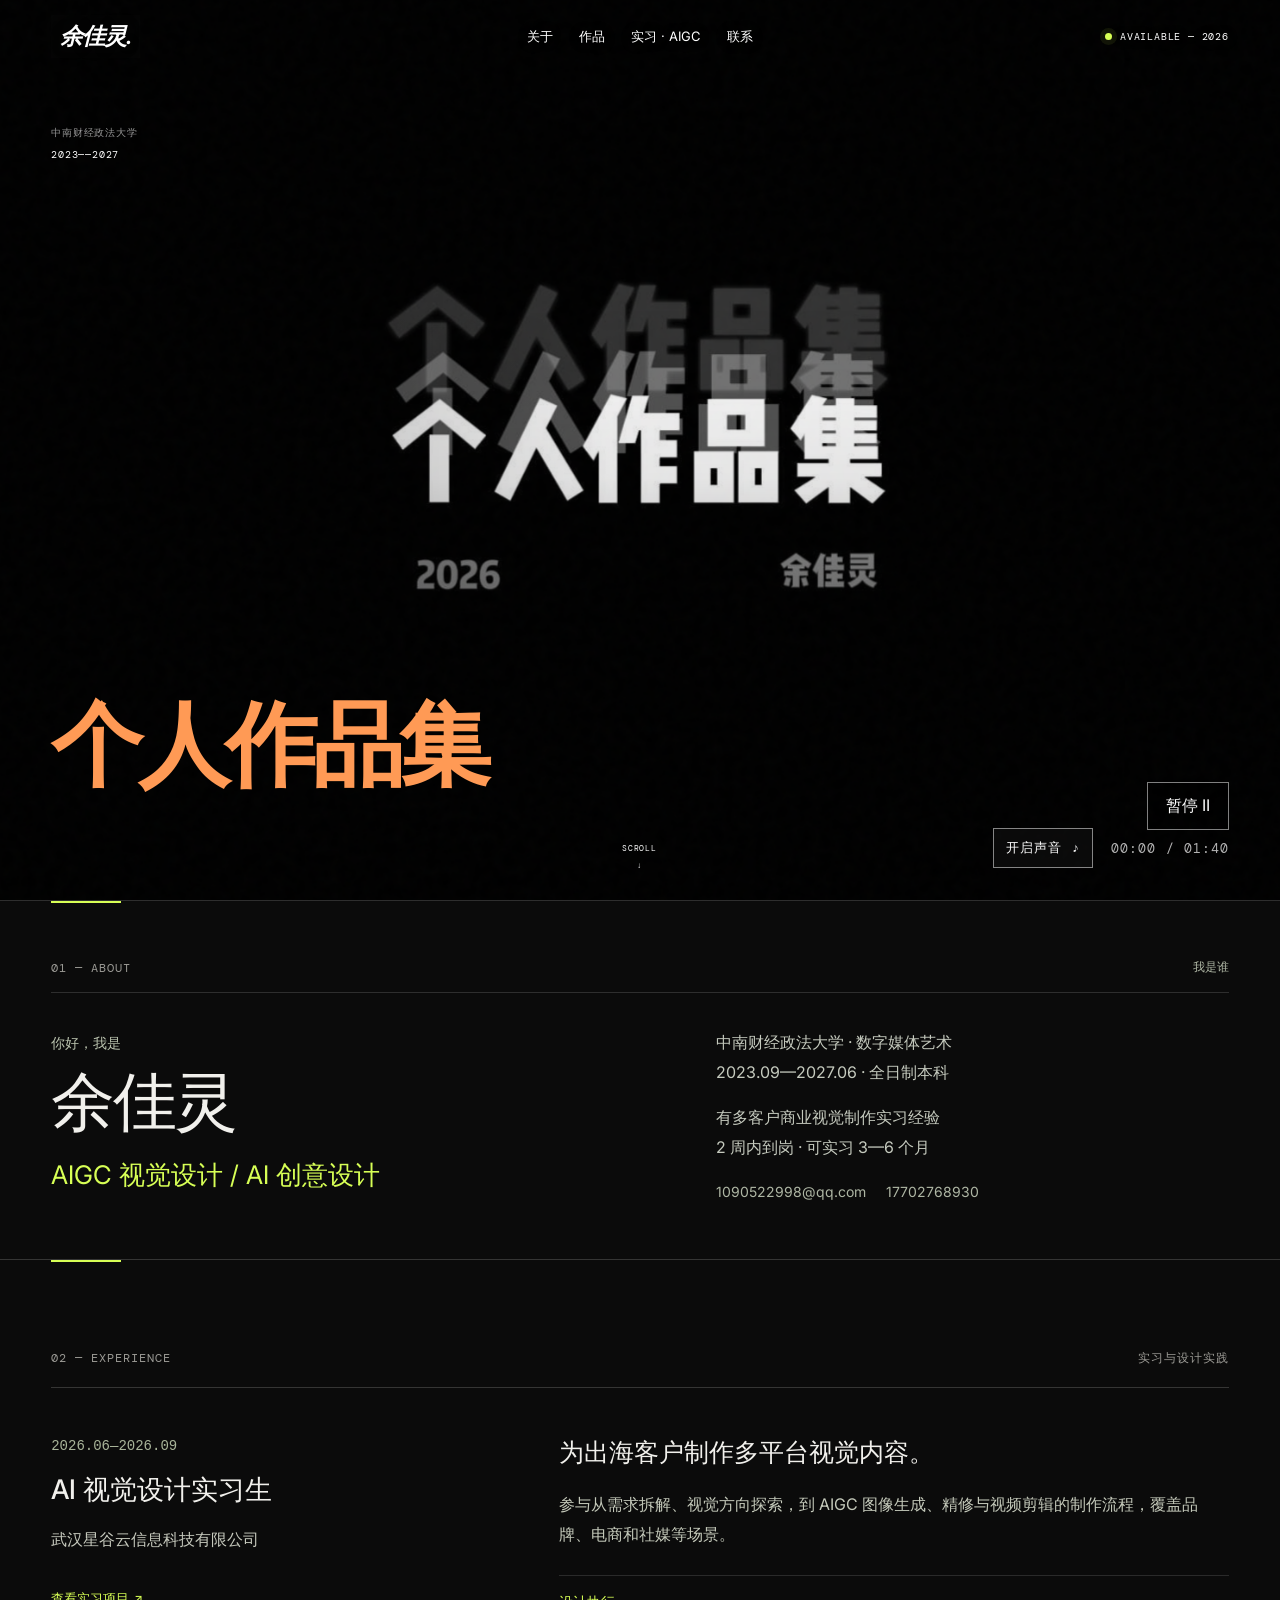
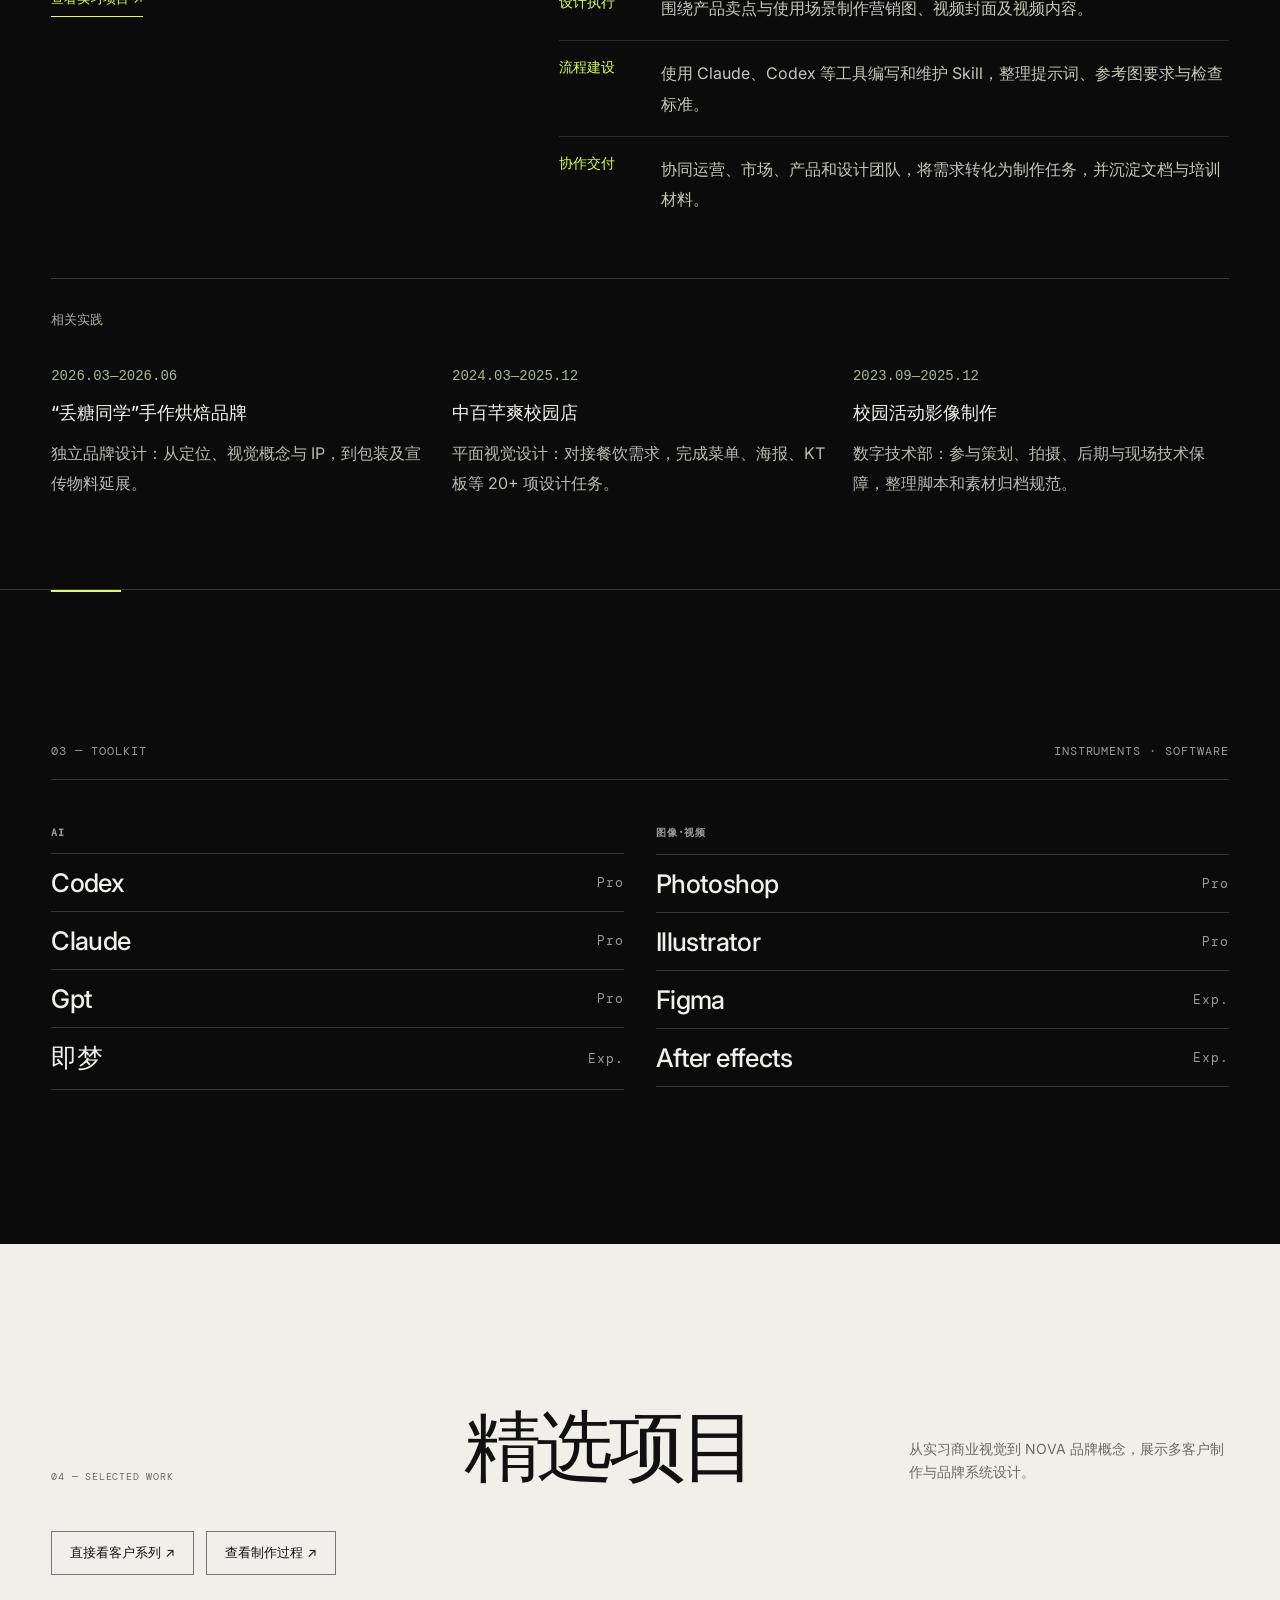
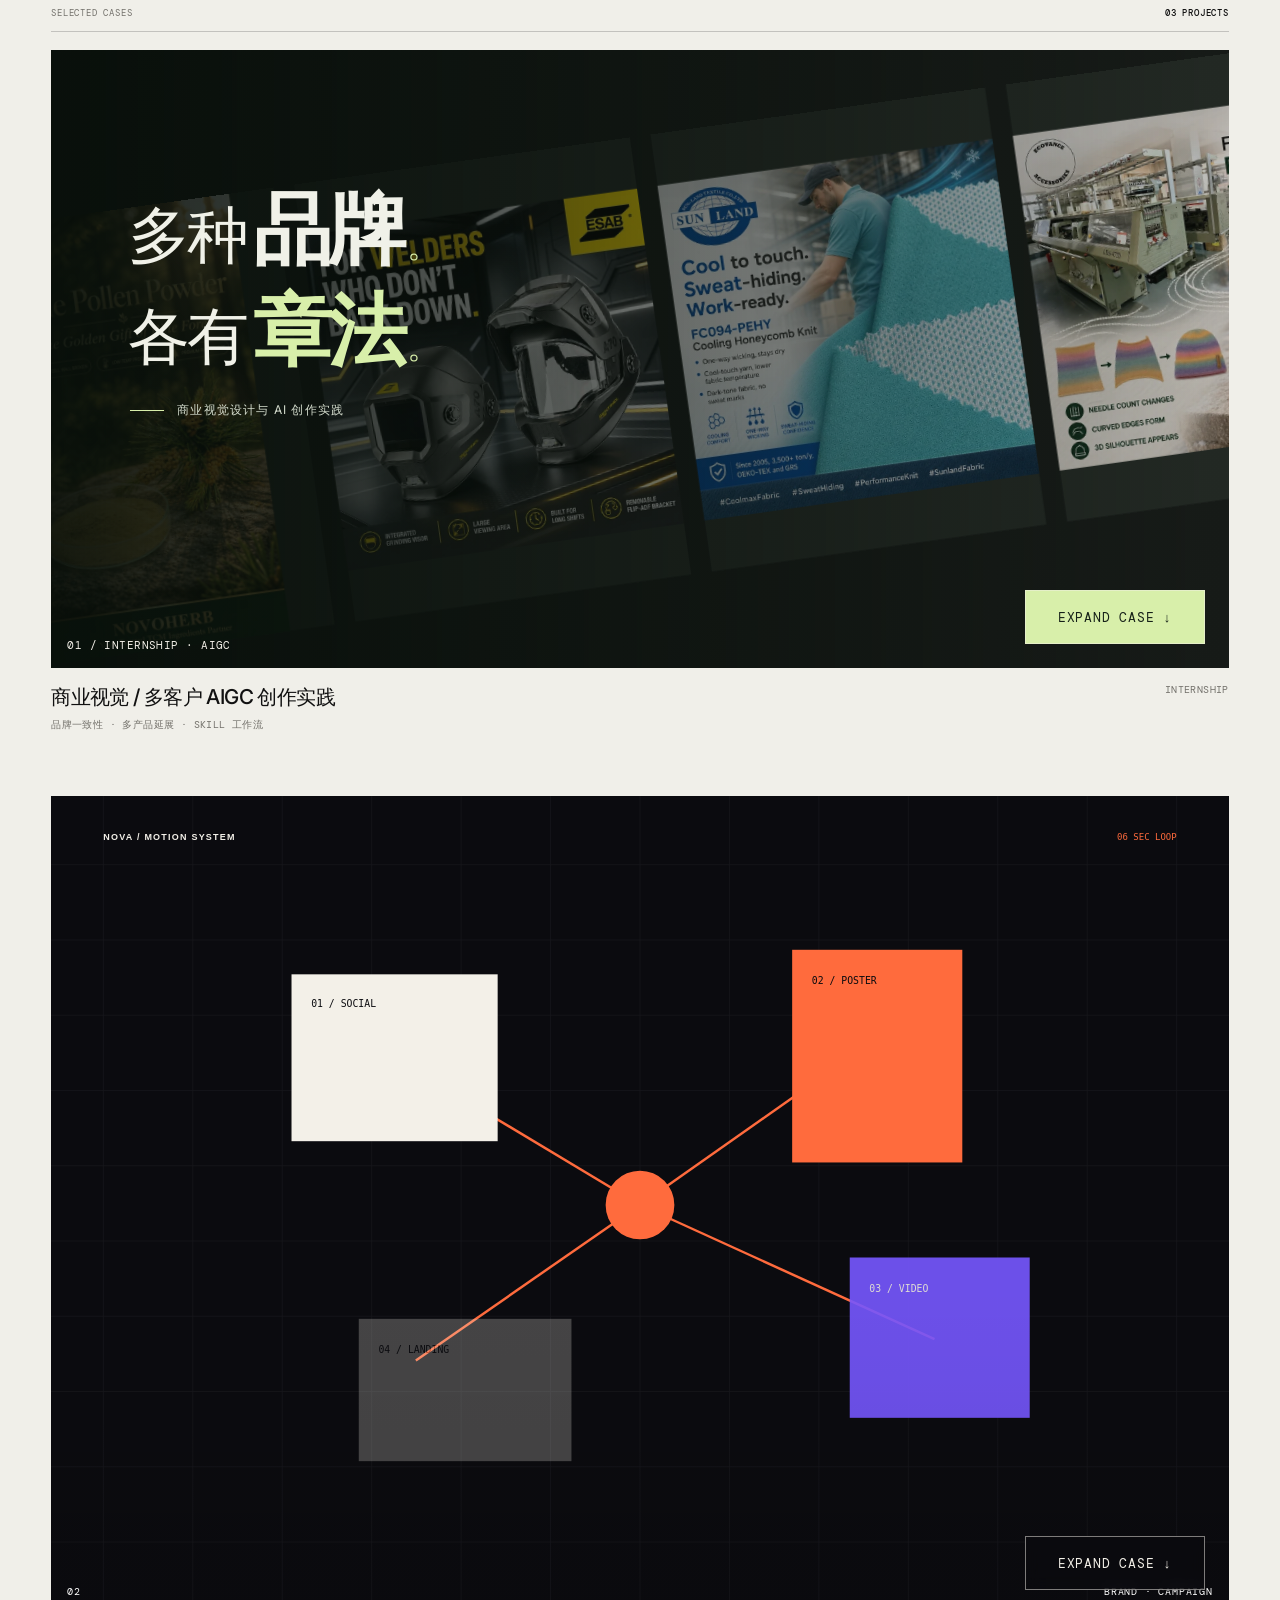
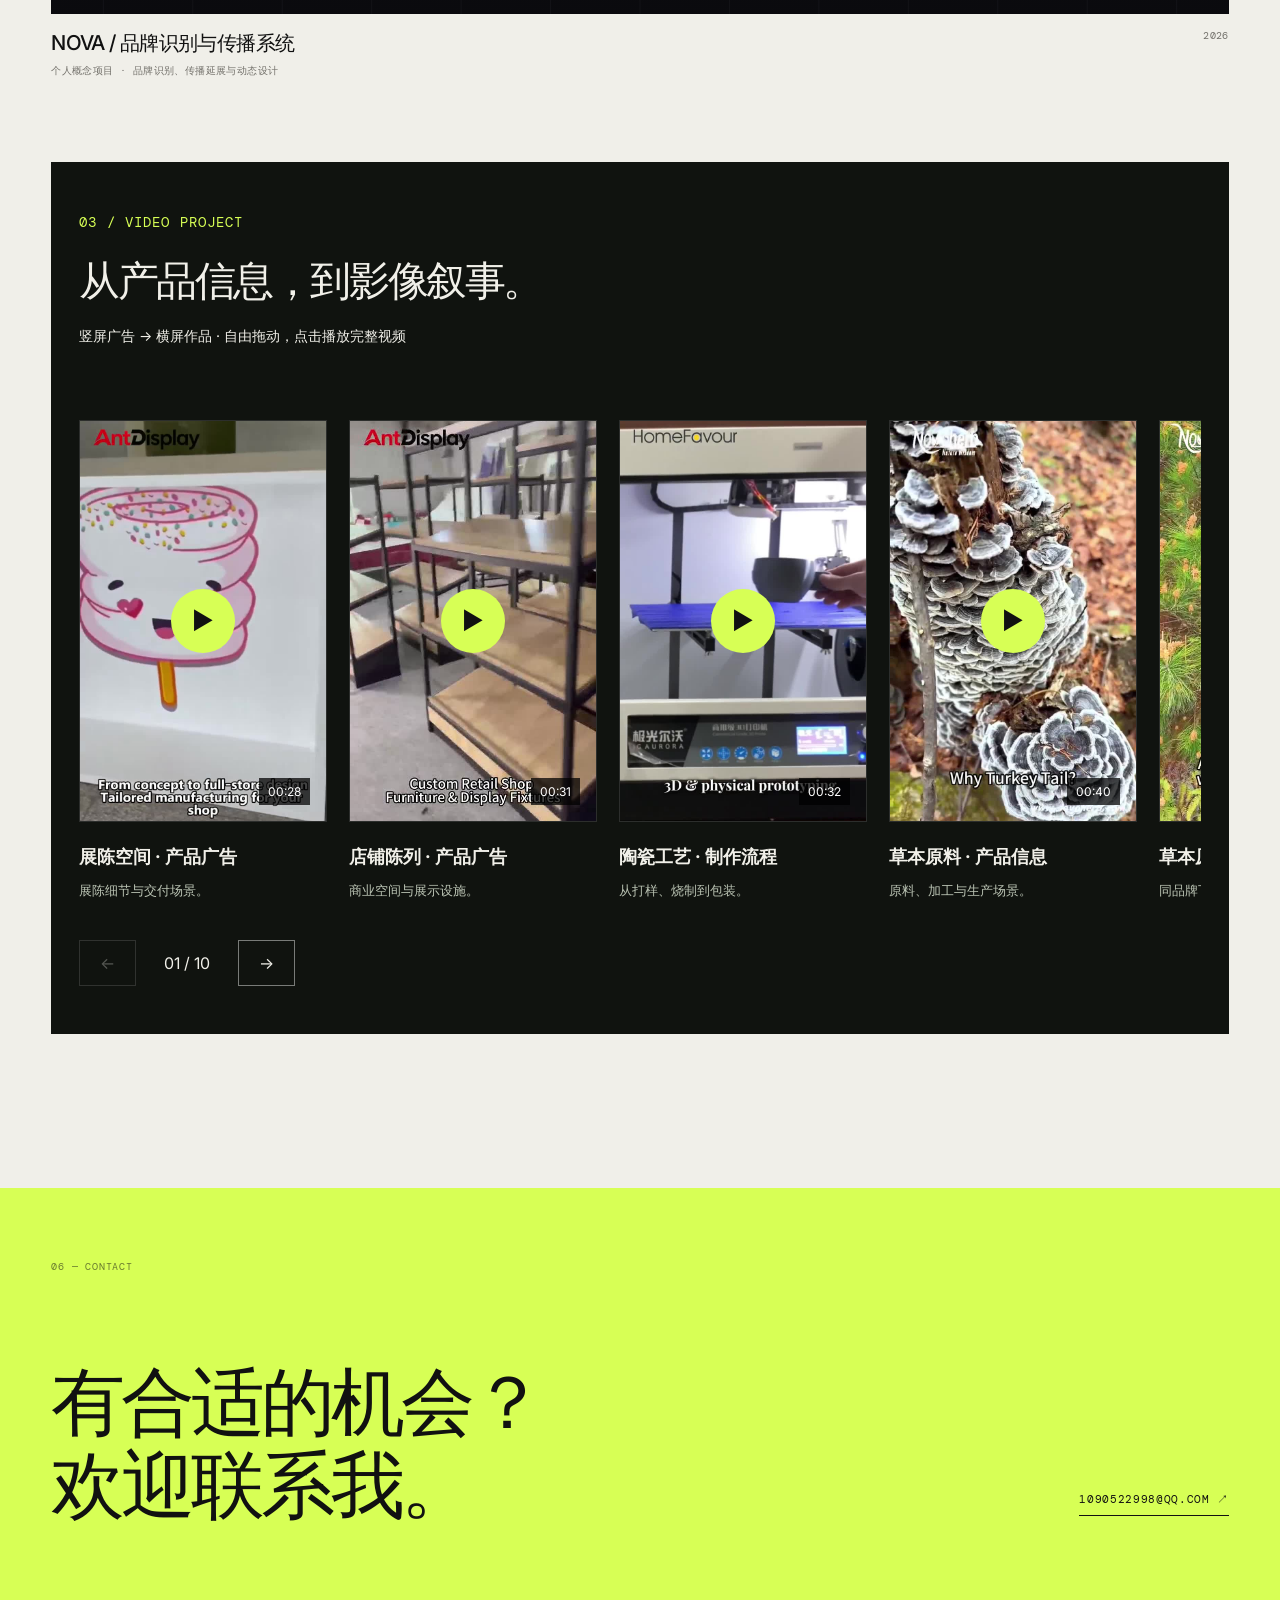
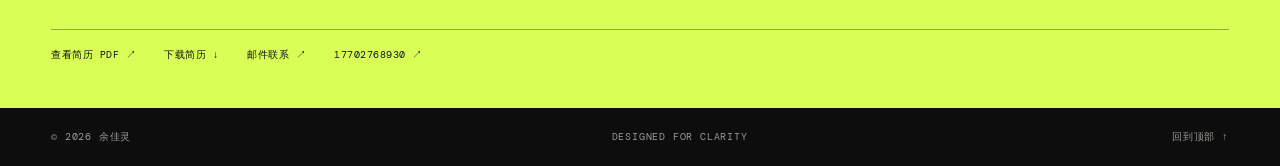
==== index.html @ d95a40e9 "chore: preserve pre-launch portfolio baseline" ====
<!doctype html>
<html lang="zh-CN">
  <head>
    <meta charset="UTF-8" />
    <meta name="viewport" content="width=device-width, initial-scale=1.0" />
    <meta name="description" content="余佳灵｜AIGC 视觉设计与 AI 创意设计：多客户商业视觉、品牌设计与 Skill 制作流程。" />
    <title>余佳灵 — Visual Portfolio</title>
    <link rel="preconnect" href="https://fonts.googleapis.com" />
    <link rel="preconnect" href="https://fonts.gstatic.com" crossorigin />
    <link href="https://fonts.googleapis.com/css2?family=DM+Mono:wght@300;400;500&family=Inter:wght@400;500;600&display=swap" rel="stylesheet" />
    <link rel="stylesheet" href="base.css" />
    <link rel="stylesheet" href="v3.css" />
    <link rel="stylesheet" href="nova-inline.css" />
    <link rel="stylesheet" href="aigc.css" />
    <link rel="stylesheet" href="sticky-wall.css" />
<link rel="stylesheet" href="mingko.css" />
<link rel="stylesheet" href="resume-home.css" />
  <link rel="stylesheet" href="portfolio-refinement.css" />
  <link rel="stylesheet" href="reading-motion.css">
<link rel="stylesheet" href="home-polish.css">
<link rel="stylesheet" href="cursor.css">
<link rel="stylesheet" href="video-project.css?v=2">
</head>
  <body>
    <div class="scroll-progress" aria-hidden="true"></div>

    <header class="site-header video-header">
      <a class="brand brand-video" href="#top" aria-label="回到首页"><span>余佳灵.</span></a>
      <nav class="site-nav" aria-label="主导航"><a href="#about">关于</a><a href="#work">作品</a><a href="#aigc">实习 · AIGC</a><a href="#contact">联系</a></nav>
      <div class="availability"><i></i> AVAILABLE — 2026</div>
    </header>

    <main id="top">
      <section class="video-hero" aria-label="项目混剪视频">
        <div class="video-stage" data-video-stage>
          <div class="video-fallback" aria-hidden="true">
            <div class="film-layer film-layer-a"></div>
            <div class="film-layer film-layer-b"></div>
            <div class="film-layer film-layer-c"></div>
          </div>
          <video class="hero-video" muted loop playsinline autoplay poster="assets/videos/showreel.jpg">
            <source src="assets/videos/showreel.mp4" type="video/mp4" />
          </video>
          <div class="video-vignette" aria-hidden="true"></div>
          <div class="video-grain" aria-hidden="true"></div>
        </div>

        <div class="hero-reel-meta hero-fade">
          <span>中南财经政法大学</span>
          <span>2023——2027</span>
        </div>

        <h1 class="hero-video-title hero-video-title-single" aria-label="个人作品集">
          <span><i>个人作品集</i></span>
        </h1>

        <button type="button" class="hero-play-toggle" aria-label="暂停首屏视频">暂停 II</button><div class="hero-video-controls hero-fade">
          <button type="button" data-sound-toggle aria-label="打开或关闭视频声音">SOUND OFF</button>
          <span class="video-time"><b data-video-progress>00:00</b> / <span data-video-duration>01:40</span></span>
        </div>

        <a class="video-scroll hero-fade" href="#about"><span>SCROLL</span><i>↓</i></a>
      </section>

      <section class="profile" id="about">
<div class="section-pad home-identity">
<div class="home-section-label"><p class="eyebrow">01 — ABOUT</p><span>我是谁</span></div>
<div class="home-identity-body"><div><p class="home-hello">你好，我是</p><h2>余佳灵</h2><p class="home-role">AIGC 视觉设计 / AI 创意设计</p></div><div class="home-bio"><p>中南财经政法大学 · 数字媒体艺术<br>2023.09—2027.06 · 全日制本科</p><p>有多客户商业视觉制作实习经验<br>2 周内到岗 · 可实习 3—6 个月</p><a href="mailto:1090522998@qq.com">1090522998@qq.com</a><span>17702768930</span></div></div></div>
        <div class="career-panel section-pad resume-career">
          <div class="toolkit-head"><p class="eyebrow">02 — EXPERIENCE</p><span>实习与设计实践</span></div>
          <div class="resume-job"><div class="resume-job-meta"><span>2026.06—2026.09</span><h3>AI 视觉设计实习生</h3><p>武汉星谷云信息科技有限公司</p><a href="#aigc">查看实习项目 ↗</a></div><div class="resume-job-body"><h4>为出海客户制作多平台视觉内容。</h4><p>参与从需求拆解、视觉方向探索，到 AIGC 图像生成、精修与视频剪辑的制作流程，覆盖品牌、电商和社媒等场景。</p><dl><div><dt>设计执行</dt><dd>围绕产品卖点与使用场景制作营销图、视频封面及视频内容。</dd></div><div><dt>流程建设</dt><dd>使用 Claude、Codex 等工具编写和维护 Skill，整理提示词、参考图要求与检查标准。</dd></div><div><dt>协作交付</dt><dd>协同运营、市场、产品和设计团队，将需求转化为制作任务，并沉淀文档与培训材料。</dd></div></dl></div></div>
          <div class="resume-other"><h3>相关实践</h3><div><span>2026.03—2026.06</span><h4>“丢糖同学”手作烘焙品牌</h4><p>独立品牌设计：从定位、视觉概念与 IP，到包装及宣传物料延展。</p></div><div><span>2024.03—2025.12</span><h4>中百芊爽校园店</h4><p>平面视觉设计：对接餐饮需求，完成菜单、海报、KT 板等 20+ 项设计任务。</p></div><div><span>2023.09—2025.12</span><h4>校园活动影像制作</h4><p>数字技术部：参与策划、拍摄、后期与现场技术保障，整理脚本和素材归档规范。</p></div></div>
        </div>
        <div class="toolkit-panel section-pad">
          <div class="toolkit-head reveal"><p class="eyebrow">03 — TOOLKIT</p><span>INSTRUMENTS · SOFTWARE</span></div>
          <div class="toolkit-grid">
            <div class="tool-group reveal">
              <h3>AI</h3>
              <ul><li><strong>Codex</strong><em>Pro</em></li><li><strong>Claude</strong><em>Pro</em></li><li><strong>Gpt</strong><em>Pro</em></li><li><strong>即梦</strong><em>Exp.</em></li></ul>
            </div>
            <div class="tool-group reveal">
              <h3>图像·视频</h3>
              <ul><li><strong>Photoshop</strong><em>Pro</em></li><li><strong>Illustrator</strong><em>Pro</em></li><li><strong>Figma</strong><em>Exp.</em></li><li><strong>After effects</strong><em>Exp.</em></li></ul>
            </div>
          </div>
        </div>
      </section>

      <section class="work section-pad" id="work">
        <div class="section-heading reveal">
          <p class="eyebrow">04 — SELECTED WORK</p>
          <div class="work-heading-copy"><h2>精选项目</h2><p>从实习商业视觉到 NOVA 品牌概念，展示多客户制作与品牌系统设计。</p></div>
        </div>
        <div class="case-shortcuts"><a href="#ai-series">直接看客户系列 ↗</a><a href="#mingko-case">查看制作过程 ↗</a></div><div class="work-count reveal"><span>SELECTED CASES</span><strong>03 PROJECTS</strong></div>
        <div class="project-grid">
          <article class="project project-wide aigc-project" id="aigc" data-category="visual">
 <button class="project-toggle aigc-toggle" type="button" aria-expanded="false" aria-controls="aigc-expanded">
 <div class="project-media ai-scroll-cover"><div class="cover-ribbon" aria-hidden="true"><div class="cover-loop"><img src="assets/aigc/i040-sm.webp" alt="" loading="lazy" width="220" height="220"><img src="assets/aigc/i049-sm.webp" alt="" loading="lazy" width="220" height="220"><img src="assets/aigc/i064-sm.webp" alt="" loading="lazy" width="220" height="220"><img src="assets/aigc/i017-sm.webp" alt="" loading="lazy" width="220" height="220"><img src="assets/aigc/i008-sm.webp" alt="" loading="lazy" width="220" height="220"><img src="assets/aigc/i020-sm.webp" alt="" loading="lazy" width="220" height="220"><img src="assets/aigc/i031-sm.webp" alt="" loading="lazy" width="220" height="220"><img src="assets/aigc/i039-sm.webp" alt="" loading="lazy" width="220" height="220"><img src="assets/aigc/i065-sm.webp" alt="" loading="lazy" width="220" height="220"><img src="assets/aigc/i003-sm.webp" alt="" loading="lazy" width="220" height="220"><img src="assets/aigc/i044-sm.webp" alt="" loading="lazy" width="220" height="220"><img src="assets/aigc/i063-sm.webp" alt="" loading="lazy" width="220" height="220"><img src="assets/aigc/i040-sm.webp" alt="" loading="lazy" width="220" height="220"><img src="assets/aigc/i049-sm.webp" alt="" loading="lazy" width="220" height="220"><img src="assets/aigc/i064-sm.webp" alt="" loading="lazy" width="220" height="220"><img src="assets/aigc/i017-sm.webp" alt="" loading="lazy" width="220" height="220"><img src="assets/aigc/i008-sm.webp" alt="" loading="lazy" width="220" height="220"><img src="assets/aigc/i020-sm.webp" alt="" loading="lazy" width="220" height="220"><img src="assets/aigc/i031-sm.webp" alt="" loading="lazy" width="220" height="220"><img src="assets/aigc/i039-sm.webp" alt="" loading="lazy" width="220" height="220"><img src="assets/aigc/i065-sm.webp" alt="" loading="lazy" width="220" height="220"><img src="assets/aigc/i003-sm.webp" alt="" loading="lazy" width="220" height="220"><img src="assets/aigc/i044-sm.webp" alt="" loading="lazy" width="220" height="220"><img src="assets/aigc/i063-sm.webp" alt="" loading="lazy" width="220" height="220"></div></div><span class="ai-cover-index">01 / INTERNSHIP · AIGC</span><div class="cover-caption cover-kv"><h3 aria-label="多种品牌，各有章法。"><span class="kv-line"><span class="kv-light">多种</span><strong>品牌</strong><i>。</i></span><span class="kv-line kv-line-offset"><span class="kv-light">各有</span><strong>章法</strong><i>。</i></span></h3><p><span class="kv-rule" aria-hidden="true"></span>商业视觉设计与 AI 创作实践</p></div><span class="project-open">EXPAND CASE ↓</span></div>
 <div class="project-meta"><div><h3>商业视觉 / 多客户 AIGC 创作实践</h3><p>品牌一致性 · 多产品延展 · Skill 工作流</p></div><span>INTERNSHIP</span></div></button>
 <section class="ai-case" id="aigc-expanded" aria-label="商业视觉 AIGC 项目详情" hidden>
 <div class="wall-toolbar"><span>01 / VISUAL ARCHIVE</span><div><button type="button" data-wall-mode aria-pressed="false">平铺查看 70 张</button><button type="button" data-open-details>直接查看案例 ↗</button></div></div>
 <section class="sticky-wall" aria-label="全部完成设计图展示墙"><div class="wall-stage"><div class="wall-grid"><button class="wall-tile" type="button" data-ai-image="0" data-caption="_history_09_Welong2607-0710" aria-label="放大查看作品 1"><img src="assets/aigc/i000-sm.webp" alt="_history_09_Welong2607-0710" width="1080" height="1080" loading="lazy" decoding="async"><span>01 ↗</span></button><button class="wall-tile" type="button" data-ai-image="1" data-caption="_history_10_Welong2607-0709" aria-label="放大查看作品 2"><img src="assets/aigc/i001-sm.webp" alt="_history_10_Welong2607-0709" width="1080" height="1080" loading="lazy" decoding="async"><span>02 ↗</span></button><button class="wall-tile" type="button" data-ai-image="2" data-caption="04_履带吊融资灵活" aria-label="放大查看作品 3"><img src="assets/aigc/i002-sm.webp" alt="04_履带吊融资灵活" width="1080" height="1080" loading="lazy" decoding="async"><span>03 ↗</span></button><button class="wall-tile" type="button" data-ai-image="3" data-caption="05_旋挖钻机应用场景版" aria-label="放大查看作品 4"><img src="assets/aigc/i003-sm.webp" alt="05_旋挖钻机应用场景版" width="1080" height="1080" loading="lazy" decoding="async"><span>04 ↗</span></button><button class="wall-tile" type="button" data-ai-image="4" data-caption="06_CDM软基加固版" aria-label="放大查看作品 5"><img src="assets/aigc/i004-sm.webp" alt="06_CDM软基加固版" width="1080" height="1080" loading="lazy" decoding="async"><span>05 ↗</span></button><button class="wall-tile" type="button" data-ai-image="5" data-caption="07_品牌综合形象" aria-label="放大查看作品 6"><img src="assets/aigc/i005-sm.webp" alt="07_品牌综合形象" width="1080" height="1080" loading="lazy" decoding="async"><span>06 ↗</span></button><button class="wall-tile" type="button" data-ai-image="6" data-caption="11_PoweringEVShift - 副本" aria-label="放大查看作品 7"><img src="assets/aigc/i006-sm.webp" alt="11_PoweringEVShift - 副本" width="1080" height="1080" loading="lazy" decoding="async"><span>07 ↗</span></button><button class="wall-tile" type="button" data-ai-image="7" data-caption="12_套标机_SleeveLabelingMachine_v2" aria-label="放大查看作品 8"><img src="assets/aigc/i007-sm.webp" alt="12_套标机_SleeveLabelingMachine_v2" width="1080" height="1080" loading="lazy" decoding="async"><span>08 ↗</span></button><button class="wall-tile" type="button" data-ai-image="8" data-caption="13_PrecisionBalanced" aria-label="放大查看作品 9"><img src="assets/aigc/i008-sm.webp" alt="13_PrecisionBalanced" width="1080" height="1080" loading="lazy" decoding="async"><span>09 ↗</span></button><button class="wall-tile" type="button" data-ai-image="9" data-caption="14_VGTActuators" aria-label="放大查看作品 10"><img src="assets/aigc/i009-sm.webp" alt="14_VGTActuators" width="1080" height="1080" loading="lazy" decoding="async"><span>10 ↗</span></button><button class="wall-tile" type="button" data-ai-image="10" data-caption="15_BuiltForLongHaul" aria-label="放大查看作品 11"><img src="assets/aigc/i010-sm.webp" alt="15_BuiltForLongHaul" width="1080" height="1080" loading="lazy" decoding="async"><span>11 ↗</span></button><button class="wall-tile" type="button" data-ai-image="11" data-caption="18_CF252HP机器加面料展示" aria-label="放大查看作品 12"><img src="assets/aigc/i011-sm.webp" alt="18_CF252HP机器加面料展示" width="1080" height="1080" loading="lazy" decoding="async"><span>12 ↗</span></button><button class="wall-tile" type="button" data-ai-image="12" data-caption="大庄2607-1101" aria-label="放大查看作品 13"><img src="assets/aigc/i012-sm.webp" alt="大庄2607-1101" width="1080" height="1080" loading="lazy" decoding="async"><span>13 ↗</span></button><button class="wall-tile" type="button" data-ai-image="13" data-caption="集硕2607-0706" aria-label="放大查看作品 14"><img src="assets/aigc/i013-sm.webp" alt="集硕2607-0706" width="1080" height="1080" loading="lazy" decoding="async"><span>14 ↗</span></button><button class="wall-tile" type="button" data-ai-image="14" data-caption="锦远2607-0703" aria-label="放大查看作品 15"><img src="assets/aigc/i014-sm.webp" alt="锦远2607-0703" width="1080" height="1080" loading="lazy" decoding="async"><span>15 ↗</span></button><button class="wall-tile" type="button" data-ai-image="15" data-caption="锦远2607-0704" aria-label="放大查看作品 16"><img src="assets/aigc/i015-sm.webp" alt="锦远2607-0704" width="1080" height="1080" loading="lazy" decoding="async"><span>16 ↗</span></button><button class="wall-tile" type="button" data-ai-image="16" data-caption="卡斯图2607-0701" aria-label="放大查看作品 17"><img src="assets/aigc/i016-sm.webp" alt="卡斯图2607-0701" width="1080" height="1080" loading="lazy" decoding="async"><span>17 ↗</span></button><button class="wall-tile" type="button" data-ai-image="17" data-caption="翎风2608-0803" aria-label="放大查看作品 18"><img src="assets/aigc/i017-sm.webp" alt="翎风2608-0803" width="1080" height="1080" loading="lazy" decoding="async"><span>18 ↗</span></button><button class="wall-tile" type="button" data-ai-image="18" data-caption="隆盛动力2607-0301" aria-label="放大查看作品 19"><img src="assets/aigc/i018-sm.webp" alt="隆盛动力2607-0301" width="1080" height="1080" loading="lazy" decoding="async"><span>19 ↗</span></button><button class="wall-tile" type="button" data-ai-image="19" data-caption="明克2608-0824" aria-label="放大查看作品 20"><img src="assets/aigc/i019-sm.webp" alt="明克2608-0824" width="1080" height="1080" loading="lazy" decoding="async"><span>20 ↗</span></button><button class="wall-tile" type="button" data-ai-image="20" data-caption="明克割草机2607-0102" aria-label="放大查看作品 21"><img src="assets/aigc/i020-sm.webp" alt="明克割草机2607-0102" width="1080" height="1080" loading="lazy" decoding="async"><span>21 ↗</span></button><button class="wall-tile" type="button" data-ai-image="21" data-caption="明克割草机2607-0103" aria-label="放大查看作品 22"><img src="assets/aigc/i021-sm.webp" alt="明克割草机2607-0103" width="1080" height="1080" loading="lazy" decoding="async"><span>22 ↗</span></button><button class="wall-tile" type="button" data-ai-image="22" data-caption="明克割草机2607-0104" aria-label="放大查看作品 23"><img src="assets/aigc/i022-sm.webp" alt="明克割草机2607-0104" width="1080" height="1080" loading="lazy" decoding="async"><span>23 ↗</span></button><button class="wall-tile" type="button" data-ai-image="23" data-caption="明克球车2607-0103" aria-label="放大查看作品 24"><img src="assets/aigc/i023-sm.webp" alt="明克球车2607-0103" width="1080" height="1080" loading="lazy" decoding="async"><span>24 ↗</span></button><button class="wall-tile" type="button" data-ai-image="24" data-caption="_history_16_大庄2608-0801" aria-label="放大查看作品 25"><img src="assets/aigc/i024-sm.webp" alt="_history_16_大庄2608-0801" width="1080" height="1350" loading="lazy" decoding="async"><span>25 ↗</span></button><button class="wall-tile" type="button" data-ai-image="25" data-caption="_history_3_松川2607-0103" aria-label="放大查看作品 26"><img src="assets/aigc/i025-sm.webp" alt="_history_3_松川2607-0103" width="1080" height="1080" loading="lazy" decoding="async"><span>26 ↗</span></button><button class="wall-tile" type="button" data-ai-image="26" data-caption="_history_4_松川2607-0104" aria-label="放大查看作品 27"><img src="assets/aigc/i026-sm.webp" alt="_history_4_松川2607-0104" width="1080" height="1080" loading="lazy" decoding="async"><span>27 ↗</span></button><button class="wall-tile" type="button" data-ai-image="27" data-caption="0" aria-label="放大查看作品 28"><img src="assets/aigc/i027-sm.webp" alt="0" width="1080" height="1080" loading="lazy" decoding="async"><span>28 ↗</span></button><button class="wall-tile" type="button" data-ai-image="28" data-caption="1" aria-label="放大查看作品 29"><img src="assets/aigc/i028-sm.webp" alt="1" width="1080" height="1350" loading="lazy" decoding="async"><span>29 ↗</span></button><button class="wall-tile" type="button" data-ai-image="29" data-caption="13_不干胶贴标机_StickerLabelingMachine" aria-label="放大查看作品 30"><img src="assets/aigc/i029-sm.webp" alt="13_不干胶贴标机_StickerLabelingMachine" width="1080" height="1080" loading="lazy" decoding="async"><span>30 ↗</span></button><button class="wall-tile" type="button" data-ai-image="30" data-caption="14_加仑桶装水灌装机_GallonWaterFillingMachine" aria-label="放大查看作品 31"><img src="assets/aigc/i030-sm.webp" alt="14_加仑桶装水灌装机_GallonWaterFillingMachine" width="1080" height="1080" loading="lazy" decoding="async"><span>31 ↗</span></button><button class="wall-tile" type="button" data-ai-image="31" data-caption="3" aria-label="放大查看作品 32"><img src="assets/aigc/i031-sm.webp" alt="3" width="1080" height="1080" loading="lazy" decoding="async"><span>32 ↗</span></button><button class="wall-tile" type="button" data-ai-image="32" data-caption="4" aria-label="放大查看作品 33"><img src="assets/aigc/i032-sm.webp" alt="4" width="1080" height="1080" loading="lazy" decoding="async"><span>33 ↗</span></button><button class="wall-tile" type="button" data-ai-image="33" data-caption="7月27日柯翰-封面" aria-label="放大查看作品 34"><img src="assets/aigc/i033-sm.webp" alt="7月27日柯翰-封面" width="1080" height="1920" loading="lazy" decoding="async"><span>34 ↗</span></button><button class="wall-tile" type="button" data-ai-image="34" data-caption="7月2日大庄wan-封面" aria-label="放大查看作品 35"><img src="assets/aigc/i034-sm.webp" alt="7月2日大庄wan-封面" width="720" height="1280" loading="lazy" decoding="async"><span>35 ↗</span></button><button class="wall-tile" type="button" data-ai-image="35" data-caption="84c9db43-af6f-47a1-86d0-554697cab476-封面" aria-label="放大查看作品 36"><img src="assets/aigc/i035-sm.webp" alt="84c9db43-af6f-47a1-86d0-554697cab476-封面" width="1080" height="1920" loading="lazy" decoding="async"><span>36 ↗</span></button><button class="wall-tile" type="button" data-ai-image="36" data-caption="大庄__9x16" aria-label="放大查看作品 37"><img src="assets/aigc/i036-sm.webp" alt="大庄__9x16" width="1080" height="1920" loading="lazy" decoding="async"><span>37 ↗</span></button><button class="wall-tile" type="button" data-ai-image="37" data-caption="大庄_1_9x16" aria-label="放大查看作品 38"><img src="assets/aigc/i037-sm.webp" alt="大庄_1_9x16" width="1080" height="1920" loading="lazy" decoding="async"><span>38 ↗</span></button><button class="wall-tile" type="button" data-ai-image="38" data-caption="大庄_虎乳芝_视频封面_9x16" aria-label="放大查看作品 39"><img src="assets/aigc/i038-sm.webp" alt="大庄_虎乳芝_视频封面_9x16" width="1080" height="1920" loading="lazy" decoding="async"><span>39 ↗</span></button><button class="wall-tile" type="button" data-ai-image="39" data-caption="大庄_姬松茸_封面_9x16" aria-label="放大查看作品 40"><img src="assets/aigc/i039-sm.webp" alt="大庄_姬松茸_封面_9x16" width="1080" height="1920" loading="lazy" decoding="async"><span>40 ↗</span></button><button class="wall-tile" type="button" data-ai-image="40" data-caption="大庄_松花粉_视频封面_9x16" aria-label="放大查看作品 41"><img src="assets/aigc/i040-sm.webp" alt="大庄_松花粉_视频封面_9x16" width="1080" height="1920" loading="lazy" decoding="async"><span>41 ↗</span></button><button class="wall-tile" type="button" data-ai-image="41" data-caption="耕机2608-0803" aria-label="放大查看作品 42"><img src="assets/aigc/i041-sm.webp" alt="耕机2608-0803" width="1080" height="1080" loading="lazy" decoding="async"><span>42 ↗</span></button><button class="wall-tile" type="button" data-ai-image="42" data-caption="卡斯图2608-0801" aria-label="放大查看作品 43"><img src="assets/aigc/i042-sm.webp" alt="卡斯图2608-0801" width="1080" height="1080" loading="lazy" decoding="async"><span>43 ↗</span></button><button class="wall-tile" type="button" data-ai-image="43" data-caption="卡斯图2608-0802" aria-label="放大查看作品 44"><img src="assets/aigc/i043-sm.webp" alt="卡斯图2608-0802" width="1080" height="1080" loading="lazy" decoding="async"><span>44 ↗</span></button><button class="wall-tile" type="button" data-ai-image="44" data-caption="卡斯图2608-0803" aria-label="放大查看作品 45"><img src="assets/aigc/i044-sm.webp" alt="卡斯图2608-0803" width="1080" height="1080" loading="lazy" decoding="async"><span>45 ↗</span></button><button class="wall-tile" type="button" data-ai-image="45" data-caption="卡斯图2608-0804" aria-label="放大查看作品 46"><img src="assets/aigc/i045-sm.webp" alt="卡斯图2608-0804" width="1080" height="1080" loading="lazy" decoding="async"><span>46 ↗</span></button><button class="wall-tile" type="button" data-ai-image="46" data-caption="首垣2608-0101-V2" aria-label="放大查看作品 47"><img src="assets/aigc/i046-sm.webp" alt="首垣2608-0101-V2" width="1080" height="1080" loading="lazy" decoding="async"><span>47 ↗</span></button><button class="wall-tile" type="button" data-ai-image="47" data-caption="首垣2608-0102" aria-label="放大查看作品 48"><img src="assets/aigc/i047-sm.webp" alt="首垣2608-0102" width="1080" height="1080" loading="lazy" decoding="async"><span>48 ↗</span></button><button class="wall-tile" type="button" data-ai-image="48" data-caption="雪人2608-0803" aria-label="放大查看作品 49"><img src="assets/aigc/i048-sm.webp" alt="雪人2608-0803" width="1080" height="1080" loading="lazy" decoding="async"><span>49 ↗</span></button><button class="wall-tile" type="button" data-ai-image="49" data-caption="ESAB2608-0804-V2" aria-label="放大查看作品 50"><img src="assets/aigc/i049-sm.webp" alt="ESAB2608-0804-V2" width="1080" height="1080" loading="lazy" decoding="async"><span>50 ↗</span></button><button class="wall-tile" type="button" data-ai-image="50" data-caption="ESAB2608-0804" aria-label="放大查看作品 51"><img src="assets/aigc/i050-sm.webp" alt="ESAB2608-0804" width="1080" height="1080" loading="lazy" decoding="async"><span>51 ↗</span></button><button class="wall-tile" type="button" data-ai-image="51" data-caption="final_post01_1080" aria-label="放大查看作品 52"><img src="assets/aigc/i051-sm.webp" alt="final_post01_1080" width="1080" height="1080" loading="lazy" decoding="async"><span>52 ↗</span></button><button class="wall-tile" type="button" data-ai-image="52" data-caption="final_r12_1080" aria-label="放大查看作品 53"><img src="assets/aigc/i052-sm.webp" alt="final_r12_1080" width="1080" height="1080" loading="lazy" decoding="async"><span>53 ↗</span></button><button class="wall-tile" type="button" data-ai-image="53" data-caption="final_task1_1080" aria-label="放大查看作品 54"><img src="assets/aigc/i053-sm.webp" alt="final_task1_1080" width="1080" height="1080" loading="lazy" decoding="async"><span>54 ↗</span></button><button class="wall-tile" type="button" data-ai-image="54" data-caption="final_task2_1080" aria-label="放大查看作品 55"><img src="assets/aigc/i054-sm.webp" alt="final_task2_1080" width="1080" height="1080" loading="lazy" decoding="async"><span>55 ↗</span></button><button class="wall-tile" type="button" data-ai-image="55" data-caption="final_task4_1080" aria-label="放大查看作品 56"><img src="assets/aigc/i055-sm.webp" alt="final_task4_1080" width="1080" height="1080" loading="lazy" decoding="async"><span>56 ↗</span></button><button class="wall-tile" type="button" data-ai-image="56" data-caption="GKZG2607-2802" aria-label="放大查看作品 57"><img src="assets/aigc/i056-sm.webp" alt="GKZG2607-2802" width="1080" height="1080" loading="lazy" decoding="async"><span>57 ↗</span></button><button class="wall-tile" type="button" data-ai-image="57" data-caption="GKZG2607-2803" aria-label="放大查看作品 58"><img src="assets/aigc/i057-sm.webp" alt="GKZG2607-2803" width="1080" height="1080" loading="lazy" decoding="async"><span>58 ↗</span></button><button class="wall-tile" type="button" data-ai-image="58" data-caption="gptimage_R11_v4c_t1" aria-label="放大查看作品 59"><img src="assets/aigc/i058-sm.webp" alt="gptimage_R11_v4c_t1" width="1254" height="1254" loading="lazy" decoding="async"><span>59 ↗</span></button><button class="wall-tile" type="button" data-ai-image="59" data-caption="gptimage_r28_v1" aria-label="放大查看作品 60"><img src="assets/aigc/i059-sm.webp" alt="gptimage_r28_v1" width="1536" height="1024" loading="lazy" decoding="async"><span>60 ↗</span></button><button class="wall-tile" type="button" data-ai-image="60" data-caption="KST2607-0101" aria-label="放大查看作品 61"><img src="assets/aigc/i060-sm.webp" alt="KST2607-0101" width="1080" height="1080" loading="lazy" decoding="async"><span>61 ↗</span></button><button class="wall-tile" type="button" data-ai-image="61" data-caption="Record13_便携充电盒美标32A" aria-label="放大查看作品 62"><img src="assets/aigc/i061-sm.webp" alt="Record13_便携充电盒美标32A" width="1254" height="1254" loading="lazy" decoding="async"><span>62 ↗</span></button><button class="wall-tile" type="button" data-ai-image="62" data-caption="Record16_Peanut-Butter-Filling-Line-V3" aria-label="放大查看作品 63"><img src="assets/aigc/i062-sm.webp" alt="Record16_Peanut-Butter-Filling-Line-V3" width="1080" height="1080" loading="lazy" decoding="async"><span>63 ↗</span></button><button class="wall-tile" type="button" data-ai-image="63" data-caption="Record27_KAYAK皮划艇" aria-label="放大查看作品 64"><img src="assets/aigc/i063-sm.webp" alt="Record27_KAYAK皮划艇" width="1080" height="1080" loading="lazy" decoding="async"><span>64 ↗</span></button><button class="wall-tile" type="button" data-ai-image="64" data-caption="Sunland_2026-07-03_post4_CoolmaxSweatHide_v1_1024x1024" aria-label="放大查看作品 65"><img src="assets/aigc/i064-sm.webp" alt="Sunland_2026-07-03_post4_CoolmaxSweatHide_v1_1024x1024" width="1254" height="1254" loading="lazy" decoding="async"><span>65 ↗</span></button><button class="wall-tile" type="button" data-ai-image="65" data-caption="Sunland_2026-07-10_post6_SoronaWoolPolo_v1_1024x1024" aria-label="放大查看作品 66"><img src="assets/aigc/i065-sm.webp" alt="Sunland_2026-07-10_post6_SoronaWoolPolo_v1_1024x1024" width="1080" height="1080" loading="lazy" decoding="async"><span>66 ↗</span></button><button class="wall-tile" type="button" data-ai-image="66" data-caption="Sunland_2026-07-17_post8_FC149OneWayWick_v5_1024x1024" aria-label="放大查看作品 67"><img src="assets/aigc/i066-sm.webp" alt="Sunland_2026-07-17_post8_FC149OneWayWick_v5_1024x1024" width="1254" height="1254" loading="lazy" decoding="async"><span>67 ↗</span></button><button class="wall-tile" type="button" data-ai-image="67" data-caption="Sunland2608-0814" aria-label="放大查看作品 68"><img src="assets/aigc/i067-sm.webp" alt="Sunland2608-0814" width="1080" height="1080" loading="lazy" decoding="async"><span>68 ↗</span></button><button class="wall-tile" type="button" data-ai-image="68" data-caption="Welong2608-1101" aria-label="放大查看作品 69"><img src="assets/aigc/i068-sm.webp" alt="Welong2608-1101" width="1080" height="1080" loading="lazy" decoding="async"><span>69 ↗</span></button><button class="wall-tile" type="button" data-ai-image="69" data-caption="Welong2608-1102" aria-label="放大查看作品 70"><img src="assets/aigc/i069-sm.webp" alt="Welong2608-1102" width="1080" height="1080" loading="lazy" decoding="async"><span>70 ↗</span></button></div><div class="wall-center"><span>商业视觉设计 · 实习成果</span><button type="button" data-open-details aria-expanded="false" aria-controls="aigc-details"><h2 id="aigc-title">多客户，多产品。<br><em>各有章法。</em></h2><span class="wall-enter">展开项目详解 ↗</span></button><p>6 组客户系列 / 2 组真实过程 / Skill 工作流</p></div><div class="wall-bottom"><span>70 张完成图 · 含不同版本，已去除重复文件</span><span class="wall-hint">向下滚动，展开作品墙 ↓</span><i></i></div></div></section>
 <div id="aigc-details" hidden><header class="ai-detail-intro ai-inset"><span class="ai-kicker">FROM VISUALS TO SYSTEMS</span><h2>适配不同客户，<br>保持各自的品牌识别。</h2><p>实习中，我为多个行业客户制作营销图与视频封面：根据产品卖点选择场景和信息层级，再将重复的制作要求整理为 Skill。以下分别展示系列适配、版本判断与工作流程。</p></header><nav class="ai-chapters" aria-label="实习案例章节"><a href="#ai-series" class="is-current">01 / 系列与适配</a><a href="#ai-process">02 / 过程与判断</a><a href="#ai-workflow">03 / 批量与方法</a></nav>
 <section class="ai-series ai-inset" id="ai-series" aria-labelledby="ai-series-title">
  <div class="ai-section-head"><p class="ai-kicker">01 / ONE CLIENT, MANY EXPRESSIONS</p><h3 id="ai-series-title">换一个产品，<br>延续同一种识别。</h3><p>选择客户，比较同一系列中保留的色彩、字体与信息层级，以及随产品变化的场景和构图。</p></div>
  <div class="ai-brand-tabs" role="tablist" aria-label="选择客户系列"><button type="button" role="tab" id="ai-tab-nowoherb" aria-controls="ai-series-panel" aria-selected="true" tabindex="0" data-brand="nowoherb" style="--brand-accent:#c7c6a3"><span>01</span>Nowoherb<small>植物原料</small></button><button type="button" role="tab" id="ai-tab-esab" aria-controls="ai-series-panel" aria-selected="false" tabindex="-1" data-brand="esab" style="--brand-accent:#f5d832"><span>02</span>ESAB<small>焊接设备</small></button><button type="button" role="tab" id="ai-tab-ecovance" aria-controls="ai-series-panel" aria-selected="false" tabindex="-1" data-brand="ecovance" style="--brand-accent:#7f9b85"><span>03</span>Ecovance<small>针织帽饰</small></button><button type="button" role="tab" id="ai-tab-sunland" aria-controls="ai-series-panel" aria-selected="false" tabindex="-1" data-brand="sunland" style="--brand-accent:#91bcca"><span>04</span>Sunland<small>功能面料</small></button><button type="button" role="tab" id="ai-tab-pai" aria-controls="ai-series-panel" aria-selected="false" tabindex="-1" data-brand="pai" style="--brand-accent:#9cb9cc"><span>05</span>PAI<small>电动出行</small></button><button type="button" role="tab" id="ai-tab-syuan" aria-controls="ai-series-panel" aria-selected="false" tabindex="-1" data-brand="syuan" style="--brand-accent:#aed65e"><span>06</span>SYUAN<small>汽车零部件</small></button></div>
  <div id="ai-series-panel" class="ai-series-panel" role="tabpanel" aria-labelledby="ai-tab-nowoherb" tabindex="0"><div class="ai-series-copy"><span class="ai-kicker">植物原料 / SERIES</span><h4>以原料差异，组织同系列封面。</h4><p>植物原料外观不同，封面需要让人辨认原料与粉末的关系。以自然环境承托主体，再用相近的标题与品牌区域连接系列。</p><dl><div><dt>保持统一</dt><dd>深绿与金色 / 衬线标题 / 原料与粉末组合</dd></div><div><dt>按需变化</dt><dd>原料形态 / 生长环境 / 光线与构图</dd></div></dl></div><div class="ai-series-art is-portrait"><figure class="ai-art "><button type="button" data-ai-image="38" data-caption="虎乳芝 · 雨林语境" aria-label="放大查看：虎乳芝 · 雨林语境"><img class="" src="assets/aigc/i038.webp" srcset="assets/aigc/i038-sm.webp 540w, assets/aigc/i038.webp 1080w" sizes="(max-width:680px) 90vw, 32vw" alt="虎乳芝 · 雨林语境" loading="lazy" decoding="async" / width="1080" height="1920"><span class="ai-zoom">查看大图 ↗</span></button><figcaption>虎乳芝 · 雨林语境</figcaption></figure><figure class="ai-art "><button type="button" data-ai-image="39" data-caption="姬松茸 · 自然原料" aria-label="放大查看：姬松茸 · 自然原料"><img class="" src="assets/aigc/i039.webp" srcset="assets/aigc/i039-sm.webp 540w, assets/aigc/i039.webp 1080w" sizes="(max-width:680px) 90vw, 32vw" alt="姬松茸 · 自然原料" loading="lazy" decoding="async" / width="1080" height="1920"><span class="ai-zoom">查看大图 ↗</span></button><figcaption>姬松茸 · 自然原料</figcaption></figure><figure class="ai-art "><button type="button" data-ai-image="40" data-caption="松花粉 · 林间光线" aria-label="放大查看：松花粉 · 林间光线"><img class="" src="assets/aigc/i040.webp" srcset="assets/aigc/i040-sm.webp 540w, assets/aigc/i040.webp 1080w" sizes="(max-width:680px) 90vw, 32vw" alt="松花粉 · 林间光线" loading="lazy" decoding="async" / width="1080" height="1920"><span class="ai-zoom">查看大图 ↗</span></button><figcaption>松花粉 · 林间光线</figcaption></figure></div></div>
  <p class="ai-small-note">精选成图用于呈现品牌延续与产品适配；画面中的产品、参数与品牌标识属于对应客户。</p>
 </section>
 <section class="ai-process ai-inset" id="ai-process" aria-labelledby="ai-process-title">
  <div class="ai-section-head"><p class="ai-kicker">02 / DECISIONS BEHIND THE IMAGE</p><h3 id="ai-process-title">从素材到成图，<br>检查每一步视觉变化。</h3><p>JINGYI 展示产品与场景的组合关系；Nowoherb 展示同一主题的版本变化，分别观察空间衔接与信息层级。</p></div>
  <article class="ai-process-story"><div class="ai-story-heading"><span class="ai-story-num">A.</span><div><h4>从产品素材，到完整场景</h4><p>JINGYI / 冻干机营销视觉</p></div></div>
   <div class="ai-process-grid"><figure class="ai-art "><button type="button" data-ai-image="105" data-caption="01 / 产品净图" aria-label="放大查看：01 / 产品净图"><img class="" src="assets/aigc/i105.webp" srcset="assets/aigc/i105-sm.webp 540w, assets/aigc/i105.webp 625w" sizes="(max-width:680px) 90vw, 32vw" alt="01 / 产品净图" loading="lazy" decoding="async" / width="625" height="564"><span class="ai-zoom">查看大图 ↗</span></button><figcaption>01 / 产品净图</figcaption></figure><figure class="ai-art "><button type="button" data-ai-image="133" data-caption="02 / 实验室场景" aria-label="放大查看：02 / 实验室场景"><img class="" src="assets/aigc/i133.webp" srcset="assets/aigc/i133-sm.webp 540w, assets/aigc/i133.webp 1536w" sizes="(max-width:680px) 90vw, 32vw" alt="02 / 实验室场景" loading="lazy" decoding="async" / width="1536" height="1024"><span class="ai-zoom">查看大图 ↗</span></button><figcaption>02 / 实验室场景</figcaption></figure><figure class="ai-art "><button type="button" data-ai-image="117" data-caption="03 / 场景成图" aria-label="放大查看：03 / 场景成图"><img class="" src="assets/aigc/i117.webp" srcset="assets/aigc/i117-sm.webp 540w, assets/aigc/i117.webp 1536w" sizes="(max-width:680px) 90vw, 32vw" alt="03 / 场景成图" loading="lazy" decoding="async" / width="1536" height="1024"><span class="ai-zoom">查看大图 ↗</span></button><figcaption>03 / 场景成图</figcaption></figure></div>
   <div class="ai-decision-line"><strong>判断重点</strong><p>让产品进入使用场景，同时保持清晰可辨的主体。对照素材与成图，重点检查结构与角度、透视和接地关系，以及文字是否遮挡设备。</p><span>素材准备 → 场景适配 → 成图检查</span></div>
  </article>
  <article class="ai-process-story ai-version-story"><div class="ai-story-heading"><span class="ai-story-num">B.</span><div><h4>从产品组合，到品牌化封面</h4><p>Nowoherb / 同一主题的版本探索</p></div></div>
   <div class="ai-version-layout"><div class="ai-version-copy"><p>围绕同一原料主题，对比背景、标题和品牌区域的处理，观察它们如何改变阅读顺序。</p><div class="ai-version-buttons" role="group" aria-label="切换封面版本"><button type="button" class="is-active" aria-pressed="true" data-version="0">01 <span>原始封面</span></button><button type="button" aria-pressed="false" data-version="1">02 <span>场景版本</span></button><button type="button" aria-pressed="false" data-version="2">03 <span>品牌区域完善</span></button></div><p id="ai-version-description" aria-live="polite">灰色背景呈现产品组合，文字与原料关系直接；作为后续视觉探索的起点。</p><p class="ai-small-note">展示留存版本的视觉变化。</p></div><div class="ai-version-stage"><div class="ai-version-slide" data-slide="0" ><figure class="ai-art "><button type="button" data-ai-image="90" data-caption="原始封面" aria-label="放大查看：原始封面"><img class="" src="assets/aigc/i090.webp" srcset="assets/aigc/i090-sm.webp 540w, assets/aigc/i090.webp 1080w" sizes="(max-width:680px) 90vw, 32vw" alt="原始封面" loading="lazy" decoding="async" / width="1080" height="1906"><span class="ai-zoom">查看大图 ↗</span></button><figcaption>原始封面</figcaption></figure></div><div class="ai-version-slide" data-slide="1" hidden><figure class="ai-art "><button type="button" data-ai-image="83" data-caption="场景版本" aria-label="放大查看：场景版本"><img class="" src="assets/aigc/i083.webp" srcset="assets/aigc/i083-sm.webp 540w, assets/aigc/i083.webp 1080w" sizes="(max-width:680px) 90vw, 32vw" alt="场景版本" loading="lazy" decoding="async" / width="1080" height="1920"><span class="ai-zoom">查看大图 ↗</span></button><figcaption>场景版本</figcaption></figure></div><div class="ai-version-slide" data-slide="2" hidden><figure class="ai-art "><button type="button" data-ai-image="77" data-caption="品牌区域完善" aria-label="放大查看：品牌区域完善"><img class="" src="assets/aigc/i077.webp" srcset="assets/aigc/i077-sm.webp 540w, assets/aigc/i077.webp 1080w" sizes="(max-width:680px) 90vw, 32vw" alt="品牌区域完善" loading="lazy" decoding="async" / width="1080" height="1920"><span class="ai-zoom">查看大图 ↗</span></button><figcaption>品牌区域完善</figcaption></figure></div></div></div>
  </article>
 </section>
 <section class="ai-workflow ai-inset" id="ai-workflow" aria-labelledby="ai-workflow-title">
  <div class="ai-workflow-top"><p class="ai-kicker">03 / A REPEATABLE PRACTICE</p><h3 id="ai-workflow-title">把重复要求，<br>写成可执行的步骤。</h3><p>多客户制作容易混淆产品资料、品牌要求与版本。我编写 Skill，将任务拆解、素材选择、生成检查和状态记录分成四步，为批量制作提供依据。</p></div>
  <div class="ai-flow-layout"><div class="ai-flow-heading"><span>BRIEF → VISUAL → REVIEW</span><p>AI 承担生成与整理。<br>我负责方向、选择<br>与结果检查。</p><a class="ai-text-link" href="#mingko-case">查看明克任务实证 ↓</a></div><ol class="ai-flow-list">
   <li><span>01</span><div><h4>明确任务与客户要求</h4><p>整理内容主题、客户偏好、产品资料与修改任务，区分不同客户和产品线。</p><code>tongji · jihua-20260624</code></div></li>
   <li><span>02</span><div><h4>准备可用素材</h4><p>整理图片、抽帧与素材分析，为当前任务选择相应产品和场景依据。</p><code>chouzhen · video-xuanpian</code></div></li>
   <li><span>03</span><div><h4>生成并检查视觉结果</h4><p>组合产品、Logo 与文案输入；检查文字、产品细节、品牌标与尺寸，按结果迭代。</p><code>facebook-post-image</code></div></li>
   <li><span>04</span><div><h4>记录版本与交付状态</h4><p>记录任务完成情况与对应文件，便于后续查找和交付跟进。</p><code>wancheng</code></div></li>
  </ol></div>
  <article id="mingko-case" class="mk-case" aria-labelledby="mk-title"><header class="mk-heading"><span class="ai-kicker">WORKFLOW IN PRACTICE / MINGKO</span><h3 id="mk-title">以任务计划，<br>组织多产品制作。</h3><p>同一客户下的产品需要不同场景与卖点。以明克任务计划为例，展示如何拆分两款挖掘机任务，并对照 MK109 的实际成图。</p></header>
<div class="mk-tabs" role="tablist" aria-label="明克制作过程"><button type="button" role="tab" id="mk-tab-0" aria-controls="mk-panel-0" aria-selected="true" tabindex="0" data-mk-step="0"><small>01</small>历史视觉</button><button type="button" role="tab" id="mk-tab-1" aria-controls="mk-panel-1" aria-selected="false" tabindex="-1" data-mk-step="1"><small>02</small>任务规划</button><button type="button" role="tab" id="mk-tab-2" aria-controls="mk-panel-2" aria-selected="false" tabindex="-1" data-mk-step="2"><small>03</small>提示词设计</button><button type="button" role="tab" id="mk-tab-3" aria-controls="mk-panel-3" aria-selected="false" tabindex="-1" data-mk-step="3"><small>04</small>成图对照</button></div>
<section class="mk-panel" id="mk-panel-0" role="tabpanel" aria-labelledby="mk-tab-0"><div class="mk-comparison"><button type="button" class="mk-image " data-ai-image="21" data-caption="Mingko 历史割草机成图" aria-label="放大查看：Mingko 历史割草机成图"><img src="assets/aigc/i021.webp" alt="Mingko 历史割草机成图" loading="lazy" width="1080" height="1080"><span>历史视觉 ↗</span></button><button type="button" class="mk-image" data-ai-image="19" data-caption="MK109：从草坪设备到施工机械的视觉延展" aria-label="放大查看 MK109 成图"><img src="assets/aigc/i019.webp" alt="MK109 挖掘机营销成图" width="1080" height="1080" loading="lazy"><span>本次成图 ↗</span></button></div><div class="mk-notes"><span class="ai-kicker">01 / VISUAL REFERENCE</span><h4>延续识别，切换产品语境。</h4><p>两张图的产品和使用场景不同；粗体标题、红白强调与金属边角构成共同的识别线索。</p><dl><dt>保留的视觉线索</dt><dd>醒目的标题、红白文字与工业装饰。</dd><dt>随产品调整</dt><dd>设备主体、应用场景、型号与参数。</dd></dl><p class="mk-note">计划列出了历史风格参考；这里展示本地留存的同名割草机作品。</p></div></section>
<section class="mk-panel" id="mk-panel-1" role="tabpanel" aria-labelledby="mk-tab-1" hidden><div class="mk-docs"><button type="button" class="mk-image " data-ai-image="evidence/brief.png" data-caption="需求判断：客户简称与实际任务不一致" aria-label="放大查看：需求判断：客户简称与实际任务不一致"><img src="assets/aigc/evidence/brief.png" alt="需求判断：客户简称与实际任务不一致" loading="lazy" width="980" height="352"><span>查看大图 ↗</span></button><div class="mk-task-pair"><button type="button" class="mk-image " data-ai-image="evidence/mk13.png" data-caption="MK13 任务原文节选" aria-label="放大查看：MK13 任务原文节选"><img src="assets/aigc/evidence/mk13.png" alt="MK13 任务原文节选" loading="lazy" width="980" height="718"><span>查看大图 ↗</span></button><button type="button" class="mk-image " data-ai-image="evidence/mk109.png" data-caption="MK109 任务原文节选" aria-label="放大查看：MK109 任务原文节选"><img src="assets/aigc/evidence/mk109.png" alt="MK109 任务原文节选" loading="lazy" width="980" height="718"><span>查看大图 ↗</span></button></div></div><div class="mk-notes"><span class="ai-kicker">02 / TASK PLANNING</span><h4>先分清任务，再组织制作。</h4><p>计划记录了客户简称与实际产品的差异，以本次型号、参数和素材说明确定制作方向。</p><dl><dt>共同要求</dt><dd>1080 × 1080、工程机械主题、明确的产品与信息层级。</dd><dt>MK13</dt><dd>1,300 kg，侧重庭院与景观施工。</dd><dt>MK109</dt><dd>1,000 kg，侧重狭窄场地与沟槽维护。</dd></dl><p class="mk-note">这里展示两条任务的规划。当前可核对的本地成图为 MK109。</p></div></section>
<section class="mk-panel" id="mk-panel-2" role="tabpanel" aria-labelledby="mk-tab-2" hidden><div><button type="button" class="mk-image " data-ai-image="evidence/prompt.png" data-caption="MK109 计划提示词节选" aria-label="放大查看：MK109 计划提示词节选"><img src="assets/aigc/evidence/prompt.png" alt="MK109 计划提示词节选" loading="lazy" width="980" height="885"><span>查看大图 ↗</span></button></div><div class="mk-notes"><span class="ai-kicker">03 / DESIGN CONSTRAINTS</span><h4>把设计要求，转成生成约束。</h4><dl><dt>产品</dt><dd>限定型号与机械结构，避免替换成相似设备。</dd><dt>场景</dt><dd>用住宅施工环境表达小型机械的使用语境。</dd><dt>版式</dt><dd>明确标题、产品与参数的信息关系。</dd><dt>文案</dt><dd>列出准确英文和参数，不补写未经确认的承诺。</dd></dl><details class="mk-prompt"><summary>展开完整计划提示词 ＋</summary><pre>制作一张 1080×1080 的 Facebook B2B 工程机械方形贴文。上传顺序必须为：
1. 主体产品图：[产品或参考素材文件]，可补充同目录其他 MK109 角度作为结构参考；
2. 历史风格参考：[产品或参考素材文件]，仅参考左上标题、红黑工业排版、清晰参数带和方形构图；
3. 若后续取得官方透明 Logo，再作为最后一张输入。当前没有独立 Logo 时，不要臆造图形 Logo，只可排版品牌文字 “MINGKO”。

严格保留上传主图中的 MK109 1 吨小型挖掘机：红色动臂与机罩、黑色顶棚和履带、开放式驾驶位、黑色铲斗、车身比例、液压管线和轮廓必须与产品参考一致。将该设备作为唯一机械主体，绝不生成蓝色 MK13、全尺寸履带挖机、装载机、挖斗以外的附件或其他品牌设备；不要拉长动臂、改变履带数量、增加封闭驾驶室，不能把白底产品替换为另一台外观相似的机器。

把 MK109 放在真实的住宅侧院管线维护现场：画面右侧为 3/4 前视角的红色挖机，履带稳稳停在狭窄但安全的碎石作业带上，铲斗低位靠近整齐的浅沟槽，后方为灰色围墙、木质栅栏、少量园林灌木与远处一段小型施工围挡。环境干净、可信、没有泥泞夸张飞溅；不要出现人物、其他车辆、其他机械、无关安全牌、网址、水印、中文或杂乱文字。使用明亮但略带阴影的午后自然光，保留红色漆面高光、黑色履带纹理和真实地面接触阴影，背景轻微虚化，机器和文案绝对清晰。

版式采用右侧产品、左侧大信息区：左侧约 40% 为深炭灰金属/混凝土纹理叠加真实场景暗部，不能是纯黑或纯色块；左上放小号 MINGKO，标题占左侧中部，底部设置一条简洁参数信息带。用品牌红细斜线、白色分隔线和留白营造可靠、紧凑、专业的工业气质，不遮挡设备驾驶位、动臂或铲斗。所有画面文字必须完全按以下英文拼写渲染，不增删、不改写、不生成中文：
  主标题：BIG WORK.
  强调标题：SMALL FOOTPRINT.
  产品行：MK109 1 TON MINI EXCAVATOR
  参数行：1,000 KG OPERATING WEIGHT | 0.025 CBM BUCKET | 2,610 mm MAX DIGGING HEIGHT
  CTA：REQUEST YOUR OEM QUOTE

只能使用以上确认的型号和参数；不展示未确认的 CE、ISO、出口国家数、保修时长、价格、交付周期或客户案例。若版面空间有限，优先保证标题、产品行、参数行和 CTA 全部清晰可读，不得生成伪文字或把文字压在产品上。

风格：Mingko B2B 小型工程机械、真实城市维护场景、硬朗专业；禁止使用固定的色值，凭图自由发挥；品牌红(#CC0000)用于文字强调色，背景结合产品实际使用场景，禁止纯色底纯色色块，图片中所有设计文字使用英文，禁止主动生成中文（产品名/logo 原文中文除外）。</pre></details><p class="mk-note">来自留存任务计划，非接口调用日志。</p></div></section>
<section class="mk-panel" id="mk-panel-3" role="tabpanel" aria-labelledby="mk-tab-3" hidden><div><button type="button" class="mk-image " data-ai-image="19" data-caption="MK109 挖掘机营销成图" aria-label="放大查看：MK109 挖掘机营销成图"><img src="assets/aigc/i019.webp" alt="MK109 挖掘机营销成图" loading="lazy" width="1080" height="1080"><span>查看大图 ↗</span></button></div><div class="mk-notes"><span class="ai-kicker">04 / PLAN TO VISUAL</span><h4>对照要求，观察结果。</h4><dl><dt>信息对应</dt><dd>标题、MK109 型号、重量、铲斗容量、最大挖高与 CTA 均能在计划中找到对应文案。</dd><dt>视觉延续</dt><dd>红白粗体标题、金属边角和施工环境共同强化工程机械主题。</dd><dt>实际变化</dt><dd>计划中的深炭灰信息区变为明亮场景，文字直接融入背景；产品占据画面下半部。</dd></dl><p class="mk-note">原始产品照片未留存在当前资料中，因此不以此对照证明机械细节完全一致。</p></div></section>
<footer class="mk-footer">证据：留存任务计划、历史作品与 MK109 成图。文档截图为原文节选重排，完整提示词保留在第三步。</footer></article><div class="ai-proof"><span>方法的作用</span><p>复用客户规则，逐图检查结果。</p><small>Skill 组织制作步骤；产品是否准确、文字是否清晰、画面是否适合品牌，仍需逐张判断。</small></div>
 </section>
 <section class="ai-more ai-inset"><div class="ai-more-heading"><p class="ai-kicker">FURTHER SELECTED WORK</p><h3>其他产品线的视觉适配</h3><p>补充园林设备、工程机械、包装与户外用品等案例，查看不同产品的主体呈现和卖点组织。</p></div><details class="ai-gallery-details"><summary>展开更多精选 <span>06 IMAGES ＋</span></summary><div class="ai-more-grid"><figure class="ai-art "><button type="button" data-ai-image="20" data-caption="Mingko / 园林设备" aria-label="放大查看：Mingko / 园林设备"><img class="" src="assets/aigc/i020.webp" srcset="assets/aigc/i020-sm.webp 540w, assets/aigc/i020.webp 1080w" sizes="(max-width:680px) 90vw, 32vw" alt="Mingko / 园林设备" loading="lazy" decoding="async" / width="1080" height="1080"><span class="ai-zoom">查看大图 ↗</span></button><figcaption>Mingko / 园林设备</figcaption></figure><figure class="ai-art "><button type="button" data-ai-image="3" data-caption="锦远 / 工程机械" aria-label="放大查看：锦远 / 工程机械"><img class="" src="assets/aigc/i003.webp" srcset="assets/aigc/i003-sm.webp 540w, assets/aigc/i003.webp 1080w" sizes="(max-width:680px) 90vw, 32vw" alt="锦远 / 工程机械" loading="lazy" decoding="async" / width="1080" height="1080"><span class="ai-zoom">查看大图 ↗</span></button><figcaption>锦远 / 工程机械</figcaption></figure><figure class="ai-art "><button type="button" data-ai-image="30" data-caption="iPack / 包装设备" aria-label="放大查看：iPack / 包装设备"><img class="" src="assets/aigc/i030.webp" srcset="assets/aigc/i030-sm.webp 540w, assets/aigc/i030.webp 1080w" sizes="(max-width:680px) 90vw, 32vw" alt="iPack / 包装设备" loading="lazy" decoding="async" / width="1080" height="1080"><span class="ai-zoom">查看大图 ↗</span></button><figcaption>iPack / 包装设备</figcaption></figure><figure class="ai-art "><button type="button" data-ai-image="63" data-caption="Sunshine / 户外用品" aria-label="放大查看：Sunshine / 户外用品"><img class="" src="assets/aigc/i063.webp" srcset="assets/aigc/i063-sm.webp 540w, assets/aigc/i063.webp 1080w" sizes="(max-width:680px) 90vw, 32vw" alt="Sunshine / 户外用品" loading="lazy" decoding="async" / width="1080" height="1080"><span class="ai-zoom">查看大图 ↗</span></button><figcaption>Sunshine / 户外用品</figcaption></figure><figure class="ai-art "><button type="button" data-ai-image="61" data-caption="Goldgun / 充电设备" aria-label="放大查看：Goldgun / 充电设备"><img class="" src="assets/aigc/i061.webp" srcset="assets/aigc/i061-sm.webp 540w, assets/aigc/i061.webp 1254w" sizes="(max-width:680px) 90vw, 32vw" alt="Goldgun / 充电设备" loading="lazy" decoding="async" / width="1254" height="1254"><span class="ai-zoom">查看大图 ↗</span></button><figcaption>Goldgun / 充电设备</figcaption></figure><figure class="ai-art "><button type="button" data-ai-image="96" data-caption="BottlingLife / 灌装设备" aria-label="放大查看：BottlingLife / 灌装设备"><img class="" src="assets/aigc/i096.webp" srcset="assets/aigc/i096-sm.webp 540w, assets/aigc/i096.webp 1254w" sizes="(max-width:680px) 90vw, 32vw" alt="BottlingLife / 灌装设备" loading="lazy" decoding="async" / width="1254" height="1254"><span class="ai-zoom">查看大图 ↗</span></button><figcaption>BottlingLife / 灌装设备</figcaption></figure></div></details></section>
 </div>
 <footer class="ai-project-end"><span>01 / END OF CASE</span><p>让产品被看清，<br><em>让品牌被认出。</em></p><button type="button" data-ai-close>收起项目 ↑ <small>COLLAPSE CASE</small></button></footer>
 </section></article>
<article class="project project-wide project-featured project-accordion reveal" data-project-accordion>
            <button class="project-toggle" type="button" aria-expanded="false" aria-controls="nova-inline-case" data-project-toggle>
              <div class="project-media project-media-nova-motion">
                <img src="assets/nova-home-motion.svg" alt="NOVA 六秒动态视觉展示" />
                <span class="project-number">02</span><span class="project-kind">BRAND · CAMPAIGN</span><span class="project-open" data-project-toggle-label>EXPAND CASE ↓</span>
              </div>
              <div class="project-meta"><div><h3>NOVA / 品牌识别与传播系统</h3><p>个人概念项目 · 品牌识别、传播延展与动态设计</p></div><span>2026</span></div>
            </button>

            <div class="inline-case-shell" id="nova-inline-case" data-project-case hidden>
              <div class="inline-case-inner">
                <div class="nova-case-toolbar"><span>02 / NOVA · PERSONAL CONCEPT PROJECT</span></div><nav class="nova-case-map" aria-label="NOVA 案例章节"><a href="#nova-rules">视觉规则</a><a href="#nova-campaign">传播适配</a><a href="#nova-motion">动态表达</a><a href="#nova-applications">应用样机</a></nav>

                <section class="nova-chapter nova-dark nova-reveal">
                  <div class="nova-index">01 / Challenge</div><h2>内容越来越多，<br />如何保持品牌识别？</h2><p>NOVA 是面向 AI 内容创作场景的个人品牌概念项目。设计目标是为不同主题与渠道建立共同的视觉规则，让内容变化时仍能识别同一品牌。</p>
                </section>
                
                <figure class="nova-frame nova-orange nova-reveal"><img src="assets/nova-edited/04_Solution.svg" alt="NOVA 产品解决方案" loading="lazy" width="1440" height="1000" /></figure>
                

                <section class="nova-chapter nova-paper nova-reveal" id="nova-rules"><div class="nova-index">02 / Approach</div><h2>先定义规则，<br />再展开视觉。</h2><p>将 Seed、Build、Matrix 转化为图形与模块关系，用统一的字体、色彩和网格组织标识及版面，为后续传播建立基础。</p>
                </section>
                
                <figure class="nova-frame nova-paper nova-reveal"><img src="nova/最终/每一页分图/06_Visual_System.png" alt="NOVA 核心视觉系统" loading="lazy" width="1440" height="1000" /></figure>
                <figure class="nova-frame nova-orange nova-reveal"><img src="nova/最终/每一页分图/07_Identity.png" alt="NOVA 品牌识别系统" loading="lazy" width="1440" height="1000" /></figure>
                <figure class="nova-frame nova-dark nova-reveal"><img src="nova/最终/每一页分图/08_Visual_Language.png" alt="NOVA 视觉语言" loading="lazy" width="1440" height="1000" /></figure>
                

                <section class="nova-chapter nova-orange nova-reveal" id="nova-campaign"><div class="nova-index">03 / Campaign</div><h2>更换传播主题，<br />保留识别线索。</h2><p>围绕三种主视觉展开系列海报，在不同画幅中调整信息位置和图形比例，同时保留字体、编号与模块关系。</p>
                </section>
                <figure class="nova-frame nova-paper nova-reveal"><img src="assets/nova-edited/09_Key_Visual.svg" alt="NOVA 三种主视觉" loading="lazy" width="1440" height="1000" /></figure>
                <figure class="nova-frame nova-orange nova-reveal"><img src="assets/nova-edited/10_Campaign.svg" alt="NOVA Campaign 系列海报" loading="lazy" width="1440" height="1000" /></figure>
                <figure class="nova-frame nova-paper nova-reveal"><img src="assets/nova-edited/11_Format_System.svg" alt="NOVA 多尺寸传播适配系统" loading="lazy" width="1440" height="1000" /></figure>
                <figure class="nova-frame nova-dark nova-reveal"><img src="nova/最终/每一页分图/12_Digital_Experience.png" alt="NOVA 数字产品工作空间" loading="lazy" width="1440" height="1000" /></figure>
                <section class="nova-motion-insert nova-motion-insert-orange nova-reveal" aria-label="NOVA 多尺寸渠道重排循环动画"><object data="nova/最终/动态效果/NOVA_Format_Reflow.svg" type="image/svg+xml"><img src="nova/最终/每一页分图/12_Digital_Experience.png" alt="NOVA 多尺寸渠道重排" width="1440" height="1000" /></object></section>

                <section class="nova-chapter nova-paper nova-reveal" id="nova-motion"><div class="nova-index">04 / Motion</div><h2>让图形规则，<br />成为动态节奏。</h2><p>将 Seed → Build → Matrix 的图形变化编排为四秒视觉循环，让静态识别延续到动态展示。</p>
                </section>
                
                <div class="nova-motion-stage nova-reveal"><div><span>NOVA / Motion loop</span><span>04 sec · Seamless</span></div><img src="nova/最终/动态效果/NOVA_Motion_Loop.svg" alt="NOVA 四秒动态视觉循环" loading="lazy" width="1440" height="1000" /></div>

                <section class="nova-chapter nova-dark nova-reveal" id="nova-applications"><div class="nova-index">05 / Execution</div><h2>从版面规则，<br />延展到应用样机。</h2><p>通过车身广告、数字界面与印刷物料样机，展示品牌在不同尺度和载体上的应用设想；这些画面属于概念展示。</p>
                </section>
                <div class="nova-mosaic">
                  <figure class="nova-wide nova-reveal"><img src="nova/最终/assets/mockups/nova-ooh-vehicle.png" alt="NOVA 车身广告概念样机" loading="lazy" width="1536" height="1024" /></figure>
                  <figure class="nova-reveal"><img src="nova/最终/assets/mockups/nova-digital-workspace.png" alt="NOVA 数字工作空间概念样机" loading="lazy" width="1536" height="1024" /></figure>
                  <figure class="nova-reveal"><img src="nova/最终/assets/mockups/nova-print-kit.png" alt="NOVA 印刷物料概念样机" loading="lazy" width="1536" height="1024" /></figure>
                </div>
                
                
                <footer class="nova-end"><span>NOVA</span><p>One idea. <b>Every channel.</b></p><button type="button" data-project-close>收起项目 ↑</button></footer>
              </div>
            </div>

          </article><section class="video-project" id="video-work"><div class="section-heading"><p class="eyebrow">03 / VIDEO PROJECT</p><div><h2>从产品信息，到影像叙事。</h2><p>竖屏广告 → 横屏作品 · 自由拖动，点击播放完整视频</p></div></div><div class="video-carousel" aria-label="视频作品轮播" tabindex="0"></div><div class="video-carousel-nav"><button type="button" data-video-prev aria-label="上一个视频">←</button><span data-video-count aria-live="polite">01 / 10</span><button type="button" data-video-next aria-label="下一个视频">→</button></div></section>
        </div>
      </section>


<dialog class="ai-lightbox" aria-label="作品大图查看器"><form method="dialog"><button class="ai-lightbox-close" aria-label="关闭大图">关闭 ×</button></form><div class="ai-lightbox-body"><img alt="" /><p data-ai-lightbox-status hidden>图片暂时无法加载，请关闭后重试。</p></div><footer><button type="button" data-ai-prev aria-label="上一张">←</button><p data-ai-caption></p><button type="button" data-ai-next aria-label="下一张">→</button></footer></dialog>


      <dialog class="video-modal" aria-label="完整视频播放器"><div class="video-modal-bar"><h3></h3><button type="button" data-video-close>关闭 ×</button></div><video controls playsinline preload="none"></video><p class="video-error" hidden>视频暂时无法播放，请关闭后重试。</p></dialog>
<section class="contact section-pad" id="contact">
        <p class="eyebrow reveal">06 — CONTACT</p>
        <div class="contact-main reveal"><h2>有合适的机会？<br />欢迎联系我。</h2><a href="mailto:1090522998@qq.com">1090522998@QQ.COM ↗</a></div>
        <div class="contact-links reveal"><a href="assets/documents/yu-jialing-resume.pdf" target="_blank" rel="noopener">查看简历 PDF ↗</a><a href="assets/documents/yu-jialing-resume.pdf" download="余佳灵-AIGC视觉设计实习生简历.pdf">下载简历 ↓</a><a href="mailto:1090522998@qq.com">邮件联系 ↗</a><a href="tel:17702768930">17702768930 ↗</a></div>
      </section>
    </main>

    <footer class="site-footer section-pad"><span>© 2026 余佳灵</span><span>DESIGNED FOR CLARITY</span><a href="#top">回到顶部 ↑</a></footer>
    <script src="v3.js"></script>
    <script src="aigc-data.js"></script>
    <script src="aigc.js"></script>
    <script src="sticky-wall.js"></script>
<script src="mingko.js"></script>
  <script src="reading-motion.js"></script>
<script src="home-polish.js"></script>
<script src="cursor.js"></script>
<script src="video-project.js?v=2"></script>
</body>
</html>
---- base.css ----
:root {
  --bg: #0d0d0d;
  --surface: #171717;
  --ink: #f1f0ec;
  --muted: #9b9a95;
  --line: rgba(241, 240, 236, 0.18);
  --accent: #d7ff55;
  --pad: clamp(22px, 4vw, 64px);
  --radius: 2px;
}

* {
  box-sizing: border-box;
}

html {
  scroll-behavior: smooth;
  background: var(--bg);
}

body {
  margin: 0;
  background: var(--bg);
  color: var(--ink);
  font-family: "Inter", "PingFang SC", "Microsoft YaHei", sans-serif;
  -webkit-font-smoothing: antialiased;
}

a {
  color: inherit;
  text-decoration: none;
}

button {
  color: inherit;
  font: inherit;
}

.section-pad {
  padding-inline: var(--pad);
}

.scroll-progress {
  position: fixed;
  z-index: 100;
  top: 0;
  left: 0;
  width: 0;
  height: 2px;
  background: var(--accent);
}

.site-header {
  position: fixed;
  z-index: 50;
  top: 0;
  left: 0;
  display: grid;
  grid-template-columns: 1fr auto 1fr;
  align-items: center;
  width: 100%;
  min-height: 74px;
  padding: 0 var(--pad);
  border-bottom: 1px solid transparent;
  transition: background 240ms ease, border-color 240ms ease;
}

.site-header.is-scrolled {
  border-color: var(--line);
  background: rgba(13, 13, 13, 0.86);
  backdrop-filter: blur(16px);
}

.brand {
  display: flex;
  gap: 13px;
  align-items: baseline;
  width: max-content;
  font-size: 13px;
  font-weight: 600;
  letter-spacing: -0.01em;
}

.brand small,
.availability,
.eyebrow,
.media-index,
.project-kind,
.project-number,
.site-footer {
  font-family: "DM Mono", monospace;
  font-size: 10px;
  font-weight: 400;
  letter-spacing: 0.08em;
  text-transform: uppercase;
}

.brand small {
  color: var(--muted);
}

.site-nav {
  display: flex;
  gap: 26px;
  font-size: 13px;
}

.site-nav a,
.contact-links a,
.site-footer a {
  transition: opacity 180ms ease;
}

.site-nav a:hover,
.contact-links a:hover,
.site-footer a:hover {
  opacity: 0.56;
}

.availability {
  justify-self: end;
  display: flex;
  gap: 8px;
  align-items: center;
}

.availability i {
  width: 7px;
  height: 7px;
  border-radius: 50%;
  background: var(--accent);
  box-shadow: 0 0 0 5px rgba(215, 255, 85, 0.08);
}

.hero {
  display: grid;
  grid-template-columns: minmax(0, 0.72fr) minmax(500px, 1.28fr);
  gap: clamp(34px, 5vw, 90px);
  align-items: end;
  min-height: 100vh;
  padding-top: 122px;
  padding-bottom: 42px;
}

.hero h1,
.section-heading h2,
.about-statement h2,
.contact-main h2 {
  margin: 0;
  font-weight: 400;
  letter-spacing: -0.06em;
  line-height: 0.95;
}

.hero h1 {
  max-width: 8ch;
  margin-top: 30px;
  font-size: clamp(58px, 7.6vw, 136px);
}

.eyebrow {
  margin: 0;
  color: var(--muted);
}

.hero-intro {
  max-width: 420px;
  margin: 40px 0 0;
  color: var(--muted);
  font-size: clamp(15px, 1.4vw, 20px);
  line-height: 1.65;
}

.editable {
  color: var(--ink);
}

.hero-media {
  position: relative;
  overflow: hidden;
  aspect-ratio: 16 / 11;
  min-height: 460px;
  background: #292929;
  isolation: isolate;
}

.frame-grid {
  position: absolute;
  z-index: -1;
  inset: 0;
  opacity: 0.24;
  background-image: linear-gradient(rgba(255,255,255,.12) 1px, transparent 1px), linear-gradient(90deg, rgba(255,255,255,.12) 1px, transparent 1px);
  background-size: 68px 68px;
}

.ambient {
  position: absolute;
  z-index: -1;
  border-radius: 999px;
  filter: blur(14px);
  transition: transform 1.2s cubic-bezier(.2,.8,.2,1);
}

.ambient-a {
  top: 5%;
  right: -12%;
  width: 68%;
  aspect-ratio: 1;
  background: radial-gradient(circle at 35% 35%, #e9ff9b, #72902d 52%, transparent 70%);
}

.ambient-b {
  bottom: -30%;
  left: -15%;
  width: 70%;
  aspect-ratio: 1;
  background: radial-gradient(circle at 50% 50%, #8c5bff, #382474 54%, transparent 70%);
}

.hero-media:hover .ambient-a {
  transform: translate(-9%, 8%) scale(1.08);
}

.hero-media:hover .ambient-b {
  transform: translate(12%, -8%) scale(1.1);
}

.media-index,
.media-caption {
  position: absolute;
  z-index: 2;
}

.media-index {
  top: 20px;
  left: 20px;
}

.media-caption {
  right: 20px;
  bottom: 18px;
  font-size: 12px;
}

.play-button {
  position: absolute;
  top: 50%;
  left: 50%;
  display: grid;
  width: 74px;
  height: 74px;
  border: 1px solid rgba(255,255,255,.42);
  border-radius: 50%;
  background: rgba(13,13,13,.18);
  backdrop-filter: blur(10px);
  place-items: center;
  transform: translate(-50%, -50%);
  transition: transform 260ms ease, background 260ms ease;
}

.hero-media:hover .play-button {
  background: var(--ink);
  color: var(--bg);
  transform: translate(-50%, -50%) scale(1.1);
}

.scroll-cue {
  grid-column: 1 / -1;
  display: flex;
  justify-content: space-between;
  padding-top: 20px;
  border-top: 1px solid var(--line);
  color: var(--muted);
  font-family: "DM Mono", monospace;
  font-size: 10px;
  letter-spacing: 0.08em;
  text-transform: uppercase;
}

.showreel,
.work,
.about,
.contact {
  padding-top: clamp(100px, 13vw, 210px);
}

.showreel {
  padding-bottom: clamp(100px, 13vw, 210px);
}

.section-heading {
  display: grid;
  grid-template-columns: minmax(180px, 1fr) 2fr;
  gap: 30px;
  align-items: end;
  margin-bottom: 48px;
}

.section-heading > p:last-child {
  justify-self: end;
  max-width: 420px;
  margin: 0;
  color: var(--muted);
  font-size: 14px;
  line-height: 1.6;
}

.reel-player {
  position: relative;
  overflow: hidden;
  aspect-ratio: 16 / 8.4;
  background: #232323;
}

.reel-visual {
  display: flex;
  flex-direction: column;
  justify-content: center;
  align-items: center;
  height: 100%;
  background:
    radial-gradient(circle at 65% 30%, rgba(215,255,85,.44), transparent 25%),
    radial-gradient(circle at 32% 70%, rgba(140,91,255,.48), transparent 28%),
    linear-gradient(135deg, #1a1a1a, #313131);
  transition: transform 900ms cubic-bezier(.2,.8,.2,1), filter 500ms ease;
}

.reel-visual::after {
  position: absolute;
  inset: 0;
  border: 1px solid rgba(255,255,255,.12);
  content: "";
}

.reel-player:hover .reel-visual {
  filter: saturate(1.2);
  transform: scale(1.018);
}

.reel-visual span {
  font-size: clamp(24px, 4vw, 64px);
  letter-spacing: -0.04em;
}

.reel-visual small {
  margin-top: 14px;
  color: rgba(255,255,255,.54);
  font-family: "DM Mono", monospace;
  font-size: 10px;
  letter-spacing: .08em;
  text-transform: uppercase;
}

.reel-control {
  position: absolute;
  right: 24px;
  bottom: 22px;
  display: flex;
  gap: 34px;
  align-items: center;
  padding: 14px 16px;
  border: 0;
  background: var(--ink);
  color: var(--bg);
  cursor: pointer;
  font-family: "DM Mono", monospace;
  font-size: 10px;
  letter-spacing: .08em;
}

.work {
  padding-bottom: clamp(100px, 12vw, 180px);
  background: #f0efe9;
  color: #111;
}

.work .eyebrow,
.work .section-heading > p:last-child {
  color: #6b6a65;
}

.work-heading-copy {
  display: flex;
  justify-content: space-between;
  align-items: end;
  gap: 30px;
}

.work-heading-copy h2 {
  font-size: clamp(46px, 6vw, 104px);
}

.work-heading-copy p {
  max-width: 320px;
  margin: 0;
  color: #6b6a65;
  font-size: 14px;
  line-height: 1.6;
}

.filters {
  display: flex;
  gap: 8px;
  margin-bottom: 28px;
  padding-top: 20px;
  border-top: 1px solid rgba(17,17,17,.18);
}

.filter {
  padding: 9px 13px;
  border: 1px solid rgba(17,17,17,.24);
  border-radius: 999px;
  background: transparent;
  cursor: pointer;
  font-family: "DM Mono", monospace;
  font-size: 10px;
  letter-spacing: .05em;
}

.filter sup {
  margin-left: 4px;
  opacity: .48;
}

.filter.is-active,
.filter:hover {
  background: #111;
  color: #fff;
}

.project-grid {
  display: grid;
  grid-template-columns: repeat(2, minmax(0, 1fr));
  gap: clamp(34px, 5vw, 78px) clamp(18px, 2.5vw, 38px);
}

.project-wide {
  grid-column: 1 / -1;
}

.project.is-hidden {
  display: none;
}

.project-media {
  position: relative;
  overflow: hidden;
  aspect-ratio: 4 / 3;
  background: #ccc;
}

.project-wide .project-media {
  aspect-ratio: 16 / 8.3;
}

.project-media::after {
  position: absolute;
  inset: 0;
  background: linear-gradient(to top, rgba(0,0,0,.22), transparent 40%);
  content: "";
  opacity: .3;
  transition: opacity 350ms ease;
}

.project-link:hover .project-media::after {
  opacity: .8;
}

.project-number,
.project-kind {
  position: absolute;
  z-index: 3;
  bottom: 16px;
  color: white;
}

.project-number {
  left: 16px;
}

.project-kind {
  right: 16px;
}

.project-media-1 {
  background: radial-gradient(circle at 42% 45%, #f4ffbd 0 10%, transparent 11%), linear-gradient(120deg, #19362e, #839b43 60%, #201c2d);
}

.project-media-2 {
  background: #e45f3e;
}

.project-media-3 {
  background: radial-gradient(circle at 30% 22%, #b8a2ff, transparent 40%), linear-gradient(145deg, #2d2355, #12121b);
}

.project-media-4 {
  background: linear-gradient(110deg, #d8d3c8 50%, #9e2027 50%);
}

.project-media-5 {
  background: linear-gradient(145deg, #c3eef1, #266d73);
}

.project-media-6 {
  background: #212121;
}

.loop-shape {
  position: absolute;
  top: 50%;
  left: 50%;
  transition: transform 800ms cubic-bezier(.2,.8,.2,1);
}

.shape-ring {
  width: min(36vw, 490px);
  aspect-ratio: 1;
  border: clamp(22px, 4vw, 62px) solid rgba(255,255,255,.75);
  border-radius: 50%;
  transform: translate(-50%, -50%) rotate(-12deg) scaleY(.42);
}

.project-link:hover .shape-ring {
  transform: translate(-50%, -50%) rotate(10deg) scaleY(.54) scale(1.08);
}

.shape-orbit {
  width: 54%;
  aspect-ratio: 1;
  border: 3px solid rgba(255,255,255,.72);
  border-radius: 50%;
  box-shadow: 0 0 0 32px rgba(255,255,255,.08), 0 0 0 70px rgba(255,255,255,.05);
  transform: translate(-50%, -50%);
}

.project-link:hover .shape-orbit {
  transform: translate(-50%, -50%) scale(.78);
}

.shape-disc {
  width: 58%;
  aspect-ratio: 1;
  border-radius: 50%;
  background: linear-gradient(45deg, rgba(255,255,255,.9), rgba(255,255,255,.12));
  box-shadow: 20px 28px 70px rgba(0,0,0,.22);
  transform: translate(-50%, -50%) rotate(-22deg) scaleY(.64);
}

.project-link:hover .shape-disc {
  transform: translate(-50%, -50%) rotate(8deg) scaleY(.72) scale(1.05);
}

.poster-word,
.editorial-lines {
  position: absolute;
  top: 50%;
  left: 50%;
  font-size: clamp(62px, 12vw, 190px);
  font-weight: 600;
  letter-spacing: -.09em;
  line-height: .75;
  transform: translate(-50%, -50%);
  transition: letter-spacing 600ms ease, transform 600ms ease;
}

.project-link:hover .poster-word {
  letter-spacing: -.03em;
  transform: translate(-50%, -50%) scale(.96);
}

.poster-word-small {
  color: #ddd;
  font-size: clamp(52px, 8vw, 120px);
  line-height: .78;
}

.editorial-lines {
  color: #181818;
  font-size: clamp(68px, 11vw, 180px);
  mix-blend-mode: multiply;
}

.project-link:hover .editorial-lines {
  transform: translate(-50%, -50%) skewX(-6deg);
}

.project-meta {
  display: flex;
  justify-content: space-between;
  gap: 24px;
  padding-top: 15px;
}

.project-meta h3 {
  margin: 0 0 7px;
  font-size: clamp(17px, 1.6vw, 24px);
  font-weight: 500;
  letter-spacing: -.03em;
}

.project-meta p,
.project-meta > span {
  margin: 0;
  color: #73716b;
  font-family: "DM Mono", monospace;
  font-size: 10px;
  letter-spacing: .04em;
  text-transform: uppercase;
}

.stills {
  overflow: hidden;
  padding-top: clamp(100px, 10vw, 160px);
  padding-bottom: clamp(100px, 10vw, 160px);
}

.stills-heading {
  display: flex;
  justify-content: space-between;
  margin-bottom: 40px;
}

.stills-heading > p:last-child {
  margin: 0;
  color: var(--muted);
  font-size: 13px;
}

.stills-track {
  display: flex;
  gap: 12px;
  width: max-content;
  padding-inline: var(--pad);
}

.still {
  position: relative;
  width: clamp(250px, 32vw, 560px);
  aspect-ratio: 4 / 3;
  flex: 0 0 auto;
}

.still span {
  position: absolute;
  right: 12px;
  bottom: 10px;
  font-family: "DM Mono", monospace;
  font-size: 10px;
}

.still-1 { background: linear-gradient(35deg, #291d50, #a28cfa); }
.still-2 { background: radial-gradient(circle, #e6ff92 0 24%, #233d34 25% 100%); }
.still-3 { background: linear-gradient(135deg, #ded8cb 50%, #9b2630 50%); }
.still-4 { background: radial-gradient(circle at 70% 20%, #d2f5f5, #287178); }
.still-5 { background: linear-gradient(145deg, #f17550, #54261f); }

.about {
  padding-bottom: clamp(100px, 12vw, 180px);
  border-top: 1px solid var(--line);
}

.about-grid {
  display: grid;
  grid-template-columns: 1.35fr .65fr;
  gap: clamp(50px, 10vw, 180px);
  padding-top: 50px;
  border-top: 1px solid var(--line);
}

.about-statement h2 {
  max-width: 18ch;
  font-size: clamp(38px, 5.2vw, 84px);
  line-height: 1.03;
}

.about-statement > p {
  max-width: 680px;
  margin: 50px 0 0;
  color: var(--muted);
  font-size: 16px;
  line-height: 1.75;
}

.capabilities {
  display: grid;
  grid-template-columns: repeat(2, 1fr);
  gap: 34px;
}

.capabilities ul {
  margin: 22px 0 0;
  padding: 0;
  list-style: none;
}

.capabilities li {
  padding: 10px 0;
  border-bottom: 1px solid var(--line);
  color: #d0cfca;
  font-size: 13px;
}

.experience {
  display: grid;
  grid-template-columns: 1fr 2fr;
  gap: 30px;
  margin-top: clamp(90px, 11vw, 170px);
  padding-top: 20px;
  border-top: 1px solid var(--line);
}

.experience-list > div {
  display: grid;
  grid-template-columns: .7fr 1fr 1fr;
  gap: 18px;
  padding: 17px 0;
  border-bottom: 1px solid var(--line);
  font-size: 13px;
}

.experience-list span,
.experience-list em {
  color: var(--muted);
  font-style: normal;
}

.experience-list strong {
  font-weight: 500;
}

.contact {
  min-height: 82vh;
  padding-bottom: 46px;
  background: var(--accent);
  color: #111;
}

.contact .eyebrow {
  color: rgba(17,17,17,.55);
}

.contact-main {
  display: flex;
  justify-content: space-between;
  gap: 40px;
  align-items: end;
  margin-top: clamp(70px, 10vw, 150px);
}

.contact-main h2 {
  font-size: clamp(55px, 9vw, 150px);
}

.contact-main > a {
  margin-bottom: 10px;
  padding-bottom: 8px;
  border-bottom: 1px solid #111;
  font-family: "DM Mono", monospace;
  font-size: 11px;
  letter-spacing: .06em;
}

.contact-links {
  display: flex;
  gap: 28px;
  margin-top: clamp(100px, 14vw, 210px);
  padding-top: 18px;
  border-top: 1px solid rgba(17,17,17,.35);
  font-family: "DM Mono", monospace;
  font-size: 10px;
  letter-spacing: .05em;
  text-transform: uppercase;
}

.site-footer {
  display: grid;
  grid-template-columns: 1fr 1fr auto;
  gap: 20px;
  padding-top: 22px;
  padding-bottom: 22px;
  color: var(--muted);
}

.reveal {
  opacity: 0;
  transform: translateY(28px);
  transition: opacity 700ms ease, transform 700ms cubic-bezier(.2,.8,.2,1);
}

.reveal.is-visible {
  opacity: 1;
  transform: translateY(0);
}

:focus-visible {
  outline: 2px solid var(--accent);
  outline-offset: 4px;
}

@media (max-width: 900px) {
  .site-header {
    grid-template-columns: 1fr auto;
  }

  .site-nav {
    display: none;
  }

  .hero {
    grid-template-columns: 1fr;
    align-items: initial;
    min-height: auto;
    padding-top: 140px;
  }

  .hero-media {
    min-height: 0;
  }

  .scroll-cue {
    margin-top: 20px;
  }

  .section-heading,
  .experience {
    grid-template-columns: 1fr;
  }

  .section-heading > p:last-child {
    justify-self: start;
  }

  .work-heading-copy {
    display: block;
  }

  .work-heading-copy p {
    margin-top: 18px;
  }

  .about-grid {
    grid-template-columns: 1fr;
  }

  .contact-main {
    display: block;
  }

  .contact-main > a {
    display: inline-block;
    margin-top: 50px;
  }
}

@media (max-width: 620px) {
  .site-header {
    min-height: 62px;
  }

  .brand small,
  .availability {
    display: none;
  }

  .hero {
    padding-top: 112px;
  }

  .hero h1 {
    font-size: clamp(54px, 19vw, 88px);
  }

  .hero-intro {
    margin-top: 28px;
  }

  .hero-media {
    aspect-ratio: 4 / 3;
  }

  .play-button {
    width: 58px;
    height: 58px;
  }

  .section-heading {
    margin-bottom: 30px;
  }

  .reel-player {
    aspect-ratio: 4 / 3;
  }

  .reel-visual span {
    font-size: 20px;
  }

  .reel-visual small {
    display: none;
  }

  .project-grid {
    grid-template-columns: 1fr;
  }

  .project-wide {
    grid-column: auto;
  }

  .project-wide .project-media,
  .project-media {
    aspect-ratio: 4 / 3;
  }

  .stills-heading {
    display: block;
  }

  .stills-heading > p:last-child {
    margin-top: 14px;
  }

  .capabilities {
    grid-template-columns: 1fr;
  }

  .experience-list > div {
    grid-template-columns: 1fr;
    gap: 7px;
  }

  .contact {
    min-height: 74vh;
  }

  .contact-main h2 {
    font-size: clamp(52px, 17vw, 82px);
  }

  .contact-links {
    flex-wrap: wrap;
  }

  .site-footer {
    grid-template-columns: 1fr auto;
  }

  .site-footer > span:nth-child(2) {
    display: none;
  }
}

@media (prefers-reduced-motion: reduce) {
  html {
    scroll-behavior: auto;
  }

  *,
  *::before,
  *::after {
    animation-duration: 0.01ms !important;
    animation-iteration-count: 1 !important;
    transition-duration: 0.01ms !important;
  }

  .reveal {
    opacity: 1;
    transform: none;
  }
}
---- v3.css ----
:root { --accent-warm: #ff9a55; }
body { overflow-x: clip; }

.video-header { color: #fff; mix-blend-mode: normal; }
.video-header:not(.is-scrolled) { text-shadow: 0 1px 14px rgba(0,0,0,.28); }
.brand-video { padding: 6px 9px; background: rgba(12,12,12,.32); backdrop-filter: blur(8px); font-size: clamp(16px,1.8vw,26px); font-style: italic; letter-spacing: -.05em; }

.video-hero { position: relative; min-height: 100svh; overflow: hidden; background: #171717; color: #fff; isolation: isolate; }
.video-stage { position: absolute; z-index: -1; inset: 0; overflow: hidden; transform: scale(1.035); will-change: transform,filter; }
.hero-video,.video-fallback { position: absolute; width: 100%; height: 100%; inset: 0; object-fit: cover; }
.hero-video { z-index: 2; }
.video-fallback { background: linear-gradient(135deg,#58432f,#747d6f 45%,#2c3331); }
.film-layer { position: absolute; border-radius: 45% 55% 52% 48%; filter: blur(18px); mix-blend-mode: screen; }
.film-layer-a { top: -18%; left: -5%; width: 58vw; aspect-ratio: 1; background: radial-gradient(circle at 35% 35%,#d4b298,#4f4039 50%,transparent 71%); animation: filmA 13s ease-in-out infinite alternate; }
.film-layer-b { right: -8%; bottom: -23%; width: 60vw; aspect-ratio: 1; background: radial-gradient(circle,#84a692,#304840 55%,transparent 72%); animation: filmB 16s ease-in-out infinite alternate; }
.film-layer-c { left: 42%; top: 20%; width: 26vw; aspect-ratio: 1; background: radial-gradient(circle,#d89155,#62402c 53%,transparent 70%); animation: filmC 9s ease-in-out infinite alternate; }
@keyframes filmA { to { transform: translate(16%,18%) scale(1.14) rotate(9deg); } }
@keyframes filmB { to { transform: translate(-17%,-12%) scale(.9) rotate(-12deg); } }
@keyframes filmC { to { transform: translate(-28%,34%) scale(1.25); } }
.video-vignette { position: absolute; z-index: 3; inset: 0; background: linear-gradient(to bottom,rgba(0,0,0,.12) 0%,transparent 28%,rgba(0,0,0,.1) 53%,rgba(0,0,0,.78) 100%),linear-gradient(90deg,rgba(0,0,0,.32),transparent 48%); }
.video-grain { position: absolute; z-index: 4; inset: -40%; opacity: .075; background-image: url("data:image/svg+xml,%3Csvg viewBox='0 0 180 180' xmlns='http://www.w3.org/2000/svg'%3E%3Cfilter id='n'%3E%3CfeTurbulence type='fractalNoise' baseFrequency='.85' numOctaves='4' stitchTiles='stitch'/%3E%3C/filter%3E%3Crect width='100%25' height='100%25' filter='url(%23n)' opacity='.85'/%3E%3C/svg%3E"); animation: grain .28s steps(2) infinite; }
@keyframes grain { 0%{transform:translate(0,0)}25%{transform:translate(3%,-2%)}50%{transform:translate(-2%,3%)}75%{transform:translate(1%,2%)}100%{transform:translate(-3%,-1%)} }

.hero-reel-meta { position: absolute; z-index: 5; top: 126px; left: var(--pad); display: flex; flex-direction: column; gap: 8px; font-family:"DM Mono",monospace; font-size: 10px; letter-spacing:.08em; }
.hero-reel-meta span:first-child { opacity: .58; }
.hero-video-title { position: absolute; z-index: 5; left: var(--pad); bottom: clamp(48px,6vw,88px); font-family: Georgia,"Times New Roman","Songti SC",serif; font-size: clamp(62px,8.4vw,146px); font-weight: 700; letter-spacing:-.075em; line-height:.76; color: var(--accent-warm); }
.hero-video-title-single { right:var(--pad); white-space:nowrap; }
.hero-video-title > span { display:block; overflow:hidden; }
.hero-video-title i { display:block; font-style:normal; transform:translateY(110%); animation:titleUp 1.05s cubic-bezier(.2,.8,.2,1) forwards; }
.hero-video-title span:nth-child(2) i { animation-delay:130ms; }
@keyframes titleUp { to { transform:translateY(0); } }
.hero-video-controls { position:absolute; z-index:5; right:var(--pad); bottom:32px; display:flex; gap:22px; align-items:center; font-family:"DM Mono",monospace; font-size:9px; letter-spacing:.08em; }
.hero-video-controls button { padding:0 0 5px; border:0; border-bottom:1px solid rgba(255,255,255,.6); background:none; cursor:pointer; font-family:inherit; font-size:inherit; letter-spacing:inherit; }
.video-time { opacity:.7; }
.video-time b { font-weight:400; }
.video-scroll { position:absolute; z-index:5; bottom:30px; left:50%; display:flex; flex-direction:column; gap:7px; align-items:center; transform:translateX(-50%); font-family:"DM Mono",monospace; font-size:8px; letter-spacing:.1em; }
.video-scroll i { font-style:normal; animation:scrollDrop 1.3s ease-in-out infinite; }
@keyframes scrollDrop { 50%{transform:translateY(6px)} }
.hero-fade { opacity:0; animation:fadeHero .7s ease .55s forwards; }
@keyframes fadeHero { to{opacity:1} }

.work { padding-top:clamp(110px,13vw,190px); }
.work-count { display:flex; justify-content:space-between; margin:32px 0 18px; padding-bottom:12px; border-bottom:1px solid rgba(17,17,17,.2); color:#73716b; font-family:"DM Mono",monospace; font-size:9px; letter-spacing:.09em; }
.work-count strong { color:#111; font-weight:500; }
.project-media-nova { background:#0b0b0f; }
.project-media-nova img { width:100%; height:100%; object-fit:cover; transition:transform .8s cubic-bezier(.2,.75,.2,1),filter .5s ease; }
.project-featured .project-media { aspect-ratio:3 / 2; }
.project-open { position:absolute; z-index:4; right:16px; bottom:16px; padding:9px 12px; border:1px solid rgba(243,240,232,.5); background:rgba(11,11,15,.7); color:#f3f0e8; font-family:"DM Mono",monospace; font-size:9px; letter-spacing:.08em; backdrop-filter:blur(8px); transition:background .25s ease,color .25s ease; }
.project-featured .project-link:hover .project-media-nova img { transform:scale(1.018); filter:brightness(.88); }
.project-featured .project-link:hover .project-open { background:#ff6b3d; color:#0b0b0f; }
.project-placeholder .project-link { cursor:default; }
.profile { background:#0b0b0b; color:var(--ink); }
.about-panel,.toolkit-panel,.career-panel { padding-top:clamp(100px,12vw,180px); padding-bottom:clamp(100px,12vw,180px); border-top:1px solid var(--line); }
.profile-label,.toolkit-head { display:grid; grid-template-columns:1fr 2fr; gap:30px; padding-bottom:20px; border-bottom:1px solid var(--line); }
.profile-label > span,.toolkit-head > span { justify-self:end; color:var(--muted); font-family:"DM Mono",monospace; font-size:9px; letter-spacing:.08em; }
.profile-copy { display:grid; grid-template-columns:1.25fr .75fr; gap:clamp(50px,10vw,170px); padding-top:50px; }
.profile-copy h2 { max-width:16ch; margin:0; font-size:clamp(42px,5.6vw,92px); font-weight:400; letter-spacing:-.06em; line-height:1.02; }
.profile-details { align-self:end; }
.profile-details p { margin:0 0 30px; color:var(--muted); font-size:14px; line-height:1.7; }
.profile-details p:last-child { font-family:"DM Mono",monospace; font-size:9px; letter-spacing:.06em; line-height:1.9; }

.toolkit-grid { display:grid; grid-template-columns:repeat(2,minmax(0,1fr)); gap:50px 32px; padding-top:46px; }
.tool-group h3 { margin:0 0 14px; color:var(--muted); font-family:"DM Mono",monospace; font-size:10px; letter-spacing:.08em; }
.tool-group ul { margin:0; padding:0; list-style:none; border-top:1px solid var(--line); }
.tool-group li { display:flex; justify-content:space-between; align-items:center; padding:13px 0; border-bottom:1px solid var(--line); transition:padding 220ms ease,color 220ms ease; }
.tool-group li:hover { padding-left:10px; color:var(--accent); }
.tool-group strong { font-size:clamp(14px,1.4vw,19px); font-weight:500; letter-spacing:-.025em; }
.tool-group em { color:var(--muted); font-family:"DM Mono",monospace; font-size:9px; font-style:normal; letter-spacing:.08em; }
.career-list { margin-top:42px; border-top:1px solid var(--line); }
.career-list > div { display:grid; grid-template-columns:.7fr 1.2fr 1fr; gap:20px; padding:20px 0; border-bottom:1px solid var(--line); }
.career-list span,.career-list em { color:var(--muted); font-size:13px; font-style:normal; }
.career-list strong { font-size:15px; font-weight:500; }

[data-stills-track] { will-change:transform; }

@media (max-width:900px) {
  .hero-video-title { font-size:clamp(58px,12vw,105px); }
  .profile-copy { grid-template-columns:1fr; }
  .profile-details { display:grid; grid-template-columns:1fr 1fr; gap:30px; }
}
@media (max-width:620px) {
  .video-hero { min-height:100svh; }
  .hero-reel-meta { top:98px; }
  .hero-video-title { right:20px; bottom:100px; font-size:clamp(55px,18vw,78px); line-height:.84; }
  .hero-video-controls { right:20px; bottom:22px; }
  .video-time { display:none; }
  .video-scroll { bottom:22px; }
  .profile-label,.toolkit-head { grid-template-columns:1fr auto; }
  .profile-copy { padding-top:34px; }
  .profile-details { display:block; }
  .toolkit-grid { grid-template-columns:1fr; gap:44px; }
  .career-list > div { grid-template-columns:1fr; gap:7px; }
}
@media (prefers-reduced-motion:reduce) {
  .film-layer,.video-grain,.hero-video-title i,.hero-fade,.video-scroll i { animation:none!important; }
  .hero-video-title i { transform:none; }
  .hero-fade { opacity:1; }
}
---- nova-inline.css ----
.project-toggle {
  width: 100%;
  padding: 0;
  border: 0;
  background: none;
  color: inherit;
  text-align: left;
  cursor: pointer;
  font: inherit;
  min-width: 0;
}

.project-accordion { min-width:0; max-width:100%; }

.project-media-nova-motion {
  aspect-ratio: 1440 / 1000 !important;
  background: #0b0b0f;
}

.project-media-nova-motion > img {
  width: 100%;
  height: 100%;
  object-fit: cover;
  pointer-events: none;
  transition: transform .8s cubic-bezier(.2,.75,.2,1), filter .5s ease;
}

.project-toggle:hover .project-media-nova-motion > img {
  transform: scale(1.012);
  filter: brightness(.88);
}

.project-accordion.is-open .project-open { background:#ff6b3d; color:#0b0b0f; }

.inline-case-shell {
  grid-column: 1 / -1;
  overflow: hidden;
  margin-top: clamp(32px, 5vw, 72px);
  background: #0b0b0f;
  color: #f3f0e8;
  width:100%;
  min-width:0;
  max-width:100%;
}

.inline-case-shell[hidden] { display: none; }
.inline-case-inner { width:100%; min-width:0; max-width:100%; overflow:hidden; }

.nova-case-toolbar {
  position: sticky;
  z-index: 20;
  top: 0;
  display: flex;
  justify-content: space-between;
  align-items: center;
  padding: 15px clamp(18px, 4vw, 64px);
  border-bottom: 1px solid rgba(243,240,232,.18);
  background: rgba(11,11,15,.9);
  font-family: "DM Mono", monospace;
  font-size: 9px;
  letter-spacing: .09em;
  backdrop-filter: blur(12px);
}

.nova-case-toolbar button,
.nova-end button {
  padding: 0 0 5px;
  border: 0;
  border-bottom: 1px solid currentColor;
  background: none;
  color: inherit;
  cursor: pointer;
  font: inherit;
  letter-spacing: inherit;
}

.nova-chapter {
  min-height: 42svh;
  padding: clamp(64px,8vw,120px) clamp(24px,5vw,72px);
  display: grid;
  grid-template-columns: minmax(0,1.25fr) minmax(260px,.75fr);
  align-content: center;
  column-gap: clamp(48px,9vw,150px);
  row-gap: 24px;
}

.nova-index {
  grid-column: 1 / -1;
  margin-bottom: clamp(10px,2vw,28px);
  font-family: "DM Mono", monospace;
  font-size: 10px;
  font-weight: 500;
  letter-spacing: .13em;
  text-transform: uppercase;
}

.nova-chapter h2 {
  max-width: 900px;
  margin: 0;
  font-size: clamp(42px,5.2vw,80px);
  line-height: .98;
  letter-spacing: -.07em;
}

.nova-chapter p {
  align-self: end;
  max-width: 540px;
  margin: 0 0 .35em;
  font-size: clamp(16px,1.35vw,22px);
  line-height: 1.72;
  letter-spacing: -.02em;
}

.nova-dark { background:#0b0b0f; color:#f3f0e8; }
.nova-dark .nova-index { color:#ff6b3d; }
.nova-dark p { color:#a8a69f; }
.nova-paper { background:#f3f0e8; color:#0b0b0f; }
.nova-paper .nova-index { color:#ff6b3d; }
.nova-paper p { color:rgba(11,11,15,.65); }
.nova-orange { background:#ff6b3d; color:#0b0b0f; }
.nova-orange .nova-index { color:#f3f0e8; }

.nova-frame { margin:0; padding-block:clamp(8px,2vw,28px); }
.nova-frame img { display:block; width:100%; height:auto; box-shadow:0 26px 80px rgba(0,0,0,.18); }

.nova-motion-insert {
  width:100%;
  min-width:0;
  max-width:100%;
  padding:clamp(14px,2vw,30px) 0;
  overflow:hidden;
  contain:inline-size;
}
.nova-motion-insert-dark { background:#0b0b0f; }
.nova-motion-insert-paper { background:#f3f0e8; }
.nova-motion-insert-orange { background:#ff6b3d; }
.nova-motion-insert object {
  display:block;
  width:100%;
  min-width:0;
  max-width:100%;
  aspect-ratio:1440 / 820;
  border:0;
  pointer-events:none;
}

.nova-motion-stage {
  position:relative;
  padding:clamp(70px,8vw,110px) 0 20px;
  background:#0b0b0f;
}

.nova-motion-stage > div {
  position:absolute;
  top:30px;
  left:clamp(20px,4vw,64px);
  right:clamp(20px,4vw,64px);
  display:flex;
  justify-content:space-between;
  font-family:"DM Mono",monospace;
  font-size:9px;
  letter-spacing:.1em;
}

.nova-motion-stage > div span:last-child { color:#ff6b3d; }
.nova-motion-stage > img { display:block; width:100%; height:auto; }

.nova-kinetic-band {
  width:100%;
  overflow:hidden;
  padding:clamp(18px,2.2vw,32px) 0;
  border-block:1px solid rgba(11,11,15,.32);
  background:#ff6b3d;
  color:#0b0b0f;
}
.nova-kinetic-band div {
  width:max-content;
  white-space:nowrap;
  font-size:clamp(30px,5vw,76px);
  font-weight:700;
  line-height:.9;
  letter-spacing:-.055em;
  animation:nova-kinetic-slide 18s linear infinite;
}
@keyframes nova-kinetic-slide {
  from { transform:translateX(0); }
  to { transform:translateX(-50%); }
}

.nova-mosaic {
  display:grid;
  grid-template-columns:1fr 1fr;
  gap:clamp(8px,1.2vw,18px);
  padding:clamp(8px,1.2vw,18px);
  background:#ff6b3d;
}

.nova-mosaic figure { min-height:36vw; margin:0; overflow:hidden; background:#0b0b0f; }
.nova-mosaic figure { min-width:0; }
.nova-mosaic .nova-wide { grid-column:1 / -1; min-height:52vw; }
.nova-mosaic img { width:100%; height:100%; object-fit:cover; transform:scale(1.025); animation:nova-mockup-breathe 12s ease-in-out infinite alternate; }
.nova-mosaic figure:nth-child(2) img { animation-delay:-4s; }
.nova-mosaic figure:nth-child(3) img { animation-delay:-8s; }
@keyframes nova-mockup-breathe {
  from { transform:scale(1.025) translate3d(0,0,0); }
  to { transform:scale(1.065) translate3d(0,-1.2%,0); }
}

.nova-end {
  min-height:42svh;
  padding:clamp(70px,9vw,130px) clamp(24px,5vw,72px);
  display:grid;
  grid-template-columns:1fr auto;
  align-content:center;
  gap:30px 70px;
  border-top:1px solid rgba(243,240,232,.18);
  background:#0b0b0f;
}

.nova-end > span {
  grid-column:1 / -1;
  font-size:clamp(88px,18vw,250px);
  font-weight:700;
  line-height:.75;
  letter-spacing:-.1em;
}

.nova-end p { margin:0; font-size:clamp(25px,3vw,46px); letter-spacing:-.06em; }
.nova-end p b { color:#ff6b3d; font-weight:500; }
.nova-end button { align-self:end; font-family:"DM Mono",monospace; font-size:9px; }

.nova-reveal {
  opacity:0;
  transform:translateY(28px);
  transition:opacity .8s ease,transform .8s cubic-bezier(.2,.75,.2,1);
}
.nova-reveal.is-visible { opacity:1; transform:none; }

@media (max-width:760px) {
  .project-grid { grid-template-columns:minmax(0,1fr); }
  .project-media-nova-motion { aspect-ratio:4 / 3 !important; }
  .nova-chapter { min-height:56svh; grid-template-columns:1fr; }
  .nova-chapter p { align-self:start; }
  .nova-mosaic { grid-template-columns:1fr; }
  .nova-mosaic .nova-wide { grid-column:auto; }
  .nova-mosaic figure,.nova-mosaic .nova-wide { min-height:68vw; }
  .nova-end { grid-template-columns:1fr; }
  .nova-end button { justify-self:start; }
}

@media (prefers-reduced-motion:reduce) {
  .nova-reveal { opacity:1; transform:none; transition:none; }
  .nova-kinetic-band div,.nova-mosaic img { animation:none; }
}
---- aigc.css ----
.ai-case{--paper:#eeeee6;--dark:#181b18;--ai-muted:#61665e;--rule:#c7cbc0;--ease:cubic-bezier(.16,1,.3,1);background:var(--paper);color:var(--dark);overflow:clip}
.ai-case *{min-width:0}.ai-inset{padding-inline:var(--pad)}.ai-case section[id],#aigc{scroll-margin-top:135px}.ai-case p{line-height:1.8}.ai-case button{cursor:pointer}.ai-kicker,.ai-mast,.ai-chapters,.ai-small-note,.ai-art figcaption{font-family:'DM Mono','Microsoft YaHei',monospace;font-size:11px;letter-spacing:.04em}.ai-kicker{margin:0 0 24px;color:var(--ai-muted)}
.ai-mast{display:flex;justify-content:space-between;padding:24px var(--pad);border-top:1px solid var(--rule);border-bottom:1px solid var(--rule)}.ai-mast a{padding:5px}.ai-intro{display:grid;grid-template-columns:1.65fr 1fr;gap:7vw;padding-top:100px;padding-bottom:70px}.ai-intro h2{font-size:clamp(36px,4.8vw,76px);line-height:1.35;letter-spacing:-.045em;font-weight:500;margin:0}.ai-intro h2 em{font-style:normal;color:#698061}.ai-intro-note{align-self:end;max-width:380px}.ai-intro-note p{font-size:14px;color:var(--ai-muted)}.ai-index{font-size:42px;font-family:'DM Mono',monospace;letter-spacing:-.07em}.ai-text-link,.ai-about-link{display:inline-block;padding:12px 0;border-bottom:1px solid currentColor;font-size:13px}.ai-mobile-break{display:none}
.ai-contact-print{display:grid;grid-template-columns:.85fr 1fr 1fr;gap:24px;align-items:start;padding-bottom:85px}.ai-print-tall{grid-row:span 2}.ai-print-square:nth-child(2){padding-top:45px}.ai-print-square:nth-child(3){padding-top:95px}.ai-print-note{grid-column:2/4;display:flex;justify-content:space-between;align-items:end;border-top:1px solid var(--rule);padding-top:24px;gap:20px}.ai-print-note span{font-family:'DM Mono',monospace;font-size:clamp(12px,1.6vw,24px);line-height:1.4}.ai-print-note p{font-size:13px;margin:0;color:var(--ai-muted)}
.ai-art{margin:0}.ai-art button{position:relative;display:block;width:100%;border:0;padding:0;background:transparent;overflow:hidden;text-align:left}.ai-art img{display:block;width:100%;height:auto;transition:filter 180ms}.ai-art button:hover img{filter:brightness(.93)}.ai-art figcaption{margin:12px 0 0;color:var(--ai-muted);line-height:1.6}.ai-zoom{position:absolute;right:10px;bottom:10px;padding:8px 10px;background:#171b18e8;color:#fff;font-size:11px;opacity:0;transform:translateY(5px);transition:opacity 180ms,transform 180ms}.ai-art button:hover .ai-zoom,.ai-art button:focus-visible .ai-zoom{opacity:1;transform:none}.ai-case :focus-visible{outline:2px solid #567c3f;outline-offset:5px}.ai-chapters{position:sticky;top:74px;z-index:15;display:flex;justify-content:center;gap:40px;background:#e8ebe1ed;backdrop-filter:blur(12px);border-block:1px solid var(--rule)}.ai-chapters a{padding:20px 4px;border-bottom:2px solid transparent;white-space:nowrap}.ai-chapters a.is-current{border-color:#527448;color:#426238}
.ai-series,.ai-process,.ai-workflow{padding-top:110px;padding-bottom:100px}.ai-section-head{display:grid;grid-template-columns:1fr 1.45fr 1fr;gap:40px;margin-bottom:60px;align-items:start}.ai-section-head .ai-kicker{max-width:170px;line-height:1.6}.ai-section-head h3,.ai-workflow h3{font-size:clamp(30px,3.5vw,54px);font-weight:500;line-height:1.4;letter-spacing:-.04em;margin:0}.ai-section-head>p:last-child{font-size:14px;color:var(--ai-muted);margin:0;align-self:end}
.ai-brand-tabs{display:grid;grid-template-columns:repeat(6,1fr);border-bottom:1px solid var(--rule);margin-bottom:45px}.ai-brand-tabs button{position:relative;display:grid;grid-template-columns:auto 1fr;gap:8px 14px;border:0;border-top:3px solid transparent;background:transparent;color:#545a50;text-align:left;padding:22px 10px;font-size:clamp(12px,1.4vw,20px);transition:background 180ms,color 180ms}.ai-brand-tabs button>span{font-size:10px;font-family:'DM Mono',monospace;margin-top:5px}.ai-brand-tabs small{grid-column:2;font-size:11px;font-weight:400}.ai-brand-tabs button[aria-selected=true]{border-top-color:var(--brand-accent);background:#1b221c;color:#fff}.ai-brand-tabs button:hover:not([aria-selected=true]){background:#dce0d4}
.ai-series-panel{display:grid;grid-template-columns:.75fr 2.4fr;gap:40px;align-items:start;min-height:480px}.ai-series-copy h4{font-size:24px;font-weight:500;line-height:1.5;margin:0 0 20px}.ai-series-copy>p{font-size:13px;color:var(--ai-muted)}.ai-series-copy dl{margin-top:28px}.ai-series-copy dl>div{padding:14px 0;border-top:1px solid var(--rule)}.ai-series-copy dt{font-size:11px;margin-bottom:8px}.ai-series-copy dd{font-size:12px;line-height:1.8;color:var(--ai-muted);margin:0}.ai-series-art{display:grid;grid-template-columns:repeat(3,1fr);gap:14px;align-items:start}.ai-series-art .ai-art:nth-child(2){margin-top:36px}.ai-series-art .ai-art:nth-child(3){margin-top:72px}.ai-small-note{color:var(--ai-muted);margin-top:35px}
.ai-process{background:#e2e5dc;border-top:1px solid var(--rule)}.ai-process-story{margin-top:65px}.ai-story-heading{display:flex;gap:25px;align-items:center;margin-bottom:30px}.ai-story-num{font-size:58px;font-family:Georgia,serif;font-style:italic;color:#638059}.ai-story-heading h4{font-size:24px;font-weight:500;margin:0 0 5px}.ai-story-heading p{font-size:12px;margin:0;color:var(--ai-muted)}.ai-process-grid{display:grid;grid-template-columns:1fr 1fr 1.5fr;gap:20px;align-items:center}.ai-process-grid img{aspect-ratio:1.5;object-fit:contain;background:#f6f7f2}.ai-decision-line{border-top:1px solid var(--rule);margin-top:32px;padding-top:20px;display:grid;grid-template-columns:.5fr 2fr 1.2fr;gap:24px;font-size:13px}.ai-decision-line strong{font-weight:500}.ai-decision-line p{margin:0}.ai-decision-line>span{color:var(--ai-muted);font-size:11px;line-height:1.8}.ai-version-story{margin-top:90px;padding-top:45px;border-top:1px solid var(--rule)}.ai-version-layout{display:grid;grid-template-columns:1fr 1fr;gap:10vw;align-items:center}.ai-version-copy>p{max-width:420px;color:var(--ai-muted);font-size:14px}.ai-version-buttons{display:flex;flex-direction:column;margin:30px 0}.ai-version-buttons button{padding:21px 0;background:none;border:0;border-bottom:1px solid var(--rule);display:flex;gap:26px;text-align:left;color:#73796f;transition:color 180ms,padding 280ms}.ai-version-buttons button.is-active{color:#233c23;padding-left:14px;border-left:3px solid #608354}.ai-version-stage{max-width:355px;justify-self:center;width:100%}.ai-version-slide[hidden]{display:none}.ai-version-stage img{aspect-ratio:9/16;object-fit:contain;background:#d6dacc}#ai-version-description{min-height:76px}
.ai-workflow{background:#18201a;color:#eef1e5}.ai-workflow .ai-kicker{color:#aebea0}.ai-workflow-top{display:grid;grid-template-columns:1fr 1.45fr 1fr;gap:40px}.ai-workflow-top>p:last-child{color:#b1bdad;font-size:14px;margin:0}.ai-flow-layout{display:grid;grid-template-columns:1fr 1.6fr;gap:10vw;margin-top:80px}.ai-flow-heading{position:sticky;top:160px;align-self:start}.ai-flow-heading>span{font-family:'DM Mono',monospace;font-size:12px;color:#bacfa8}.ai-flow-heading>p{font-size:clamp(24px,2.7vw,40px);line-height:1.6}.ai-flow-list{list-style:none;margin:0;padding:0}.ai-flow-list li{display:grid;grid-template-columns:40px 1fr;gap:25px;padding:32px 0;border-top:1px solid #ffffff2d;transition:opacity 350ms,color 350ms}.ai-flow-list li>span{font-family:'DM Mono',monospace;font-size:14px;color:#a3b795}.ai-flow-list h4{font-size:22px;font-weight:500;margin:0 0 12px}.ai-flow-list p{font-size:14px;color:#b1bdad;margin:0 0 15px}.ai-flow-list code{font-size:11px;color:#a8c68e;overflow-wrap:anywhere}.ai-flow-list li.is-reading>span{color:#deffb7}.ai-flow-list li.is-reading h4{color:#ddfbb8}.ai-proof{border-top:1px solid #ffffff2d;margin-top:75px;padding-top:25px;display:grid;grid-template-columns:1fr 2fr;gap:15px}.ai-proof>span,.ai-proof small{font-size:12px;color:#b1bdad}.ai-proof p{margin:0;font-size:clamp(14px,1.8vw,26px)}.ai-proof i{font-style:normal;color:#a8c68e;margin-inline:8px}.ai-proof small{grid-column:2;line-height:1.8}
.ai-more{padding-top:80px;padding-bottom:80px}.ai-more-heading{display:grid;grid-template-columns:1fr 1.5fr 1fr;gap:30px;align-items:start}.ai-more h3{font-size:28px;font-weight:500;line-height:1.5;margin:0}.ai-more-heading>p:last-child{font-size:13px;color:var(--ai-muted);margin:0}.ai-gallery-details{margin-top:36px}.ai-gallery-details summary{cursor:pointer;list-style:none;border-block:1px solid var(--rule);padding:22px 0;display:flex;justify-content:space-between;font-size:14px}.ai-gallery-details summary span{font-family:'DM Mono',monospace;font-size:12px}.ai-more-grid{display:grid;grid-template-columns:repeat(3,1fr);gap:35px 22px;padding-top:35px}.ai-case-end{padding-top:70px;padding-bottom:80px;background:#d9e2c9}.ai-case-end>p{font-size:12px;color:#59664e}.ai-case-end h3{font-size:clamp(32px,4.5vw,66px);font-weight:400;line-height:1.4;letter-spacing:-.04em;margin:25px 0 40px}.ai-case-end>div{display:flex;justify-content:space-between;border-top:1px solid #b4c1a7;padding-top:25px;font-size:13px}
.ai-cover{display:grid;grid-template-columns:.9fr 1.6fr;gap:25px;padding:55px;background:#dce3d1;aspect-ratio:2.4!important;color:#253321;align-items:center}.ai-cover::after{display:none}.ai-cover-type{display:flex;flex-direction:column;gap:28px}.ai-cover-type>span,.ai-cover-type small{font-family:'DM Mono',monospace;font-size:10px;line-height:1.6}.ai-cover-type strong{font-size:clamp(24px,4vw,64px);font-weight:500;line-height:1.3;letter-spacing:-.04em}.ai-cover-images{display:flex;gap:16px;align-items:center;transform:rotate(-5deg)}.ai-cover-images img{width:31%;height:auto;box-shadow:0 8px 15px #1b261523}.ai-cover-images img:first-child{width:24%}.ai-cover-images img:nth-child(2){transform:translateY(-16px)}.aigc-project:hover .ai-cover-images{transform:rotate(-2deg)}.ai-cover-images{transition:transform 700ms var(--ease)}.aigc-project .project-open{background:#243523;color:#fff}.profile-copy h2{line-height:1.35;font-size:clamp(38px,5vw,76px);letter-spacing:-.045em}.hero-video-title{margin:0}.ai-about-link{color:#d7ff55}.ai-lightbox{border:0;padding:0;background:#101510;color:#fff;width:calc(100vw - 40px);max-width:1500px;height:calc(100dvh - 40px);max-height:calc(100dvh - 40px);overflow:hidden}.ai-lightbox::backdrop{background:#070b07e8;backdrop-filter:blur(10px)}.ai-lightbox[open]{display:flex;flex-direction:column}.ai-lightbox form{display:flex;justify-content:flex-end;padding:12px 18px}.ai-lightbox-close{border:1px solid #ffffff50;background:none;padding:10px 16px;cursor:pointer}.ai-lightbox-body{min-height:0;flex:1;display:flex;align-items:center;justify-content:center;padding:0 20px}.ai-lightbox-body img{width:100%;height:100%;object-fit:contain}.ai-lightbox footer{display:flex;align-items:center;justify-content:space-between;gap:20px;padding:12px 20px}.ai-lightbox footer p{font-size:13px;text-align:center}.ai-lightbox footer button{border:1px solid #ffffff50;background:none;min-width:44px;min-height:44px;cursor:pointer}.ai-lightbox :focus-visible{outline:2px solid #d7ff55;outline-offset:3px}
@supports (animation-timeline:view()){@media (prefers-reduced-motion:no-preference) and (min-width:900px){.ai-contact-print{view-timeline:--print block}.ai-print-square:nth-child(2){animation:ai-print-drift linear both;animation-timeline:--print;animation-range:entry 0% exit 100%}.ai-print-square:nth-child(3){animation:ai-print-drift-alt linear both;animation-timeline:--print;animation-range:entry 0% exit 100%}@keyframes ai-print-drift{from{transform:translateY(22px)}to{transform:translateY(-22px)}}@keyframes ai-print-drift-alt{from{transform:translateY(40px)}to{transform:translateY(-30px)}}}}
@media(max-width:1000px){.ai-intro{gap:35px;grid-template-columns:1.5fr 1fr}.ai-section-head,.ai-workflow-top,.ai-more-heading{grid-template-columns:1.3fr 1fr;gap:22px}.ai-section-head>.ai-kicker,.ai-workflow-top>.ai-kicker,.ai-more-heading>.ai-kicker{grid-column:1/-1;max-width:none}.ai-series-panel{grid-template-columns:1fr}.ai-series-copy{display:grid;grid-template-columns:1fr 1fr;gap:0 35px}.ai-series-copy>.ai-kicker{grid-column:1/-1}.ai-series-copy dl{grid-column:2;grid-row:2/4;margin-top:0}.ai-series-copy h4{font-size:28px}.ai-brand-tabs button{gap:8px;font-size:15px}.ai-brand-tabs button>span{display:none}.ai-brand-tabs small{grid-column:1}.ai-cover{padding:30px}.ai-cover-type{gap:16px}.ai-decision-line{grid-template-columns:.6fr 2fr}.ai-decision-line>span{grid-column:2}}
@media(max-width:680px){.site-header{grid-template-columns:auto 1fr;gap:15px;min-height:64px;padding-inline:18px}.site-nav{display:flex;gap:13px;justify-self:end;font-size:11px}.site-nav a:last-child{display:none}.brand-video{font-size:18px}.availability{display:none}.ai-intro{grid-template-columns:1fr;padding-top:55px;padding-bottom:35px;gap:28px}.ai-intro h2{font-size:clamp(29px,7.4vw,48px)}.ai-intro-note{max-width:none;display:grid;grid-template-columns:65px 1fr;gap:0 15px}.ai-intro-note .ai-index{font-size:24px;grid-row:span 3;margin-top:15px}.ai-intro-note p{font-size:13px}.ai-intro-note .ai-text-link{grid-column:2;justify-self:start}.ai-contact-print{gap:14px;grid-template-columns:.7fr 1fr;padding-bottom:45px}.ai-print-tall{grid-row:span 2}.ai-print-square:nth-child(2),.ai-print-square:nth-child(3){padding-top:0}.ai-print-note{grid-column:1/-1;display:block;padding-top:20px}.ai-print-note p{margin-top:12px}.ai-art figcaption{font-size:10px}.ai-zoom{opacity:1;transform:none;font-size:9px;padding:5px}.ai-chapters{top:64px;gap:0;justify-content:space-around;font-size:10px}.ai-chapters a{padding:18px 2px}.ai-mast{font-size:9px;padding-block:20px}.ai-series,.ai-process,.ai-workflow{padding-top:55px;padding-bottom:55px}.ai-section-head,.ai-workflow-top,.ai-more-heading{grid-template-columns:1fr;gap:18px;margin-bottom:30px}.ai-section-head h3,.ai-workflow h3{font-size:32px}.ai-section-head .ai-kicker,.ai-more-heading .ai-kicker,.ai-workflow-top .ai-kicker{margin-bottom:0}.ai-brand-tabs{grid-template-columns:repeat(3,1fr);margin-bottom:28px}.ai-brand-tabs button{padding:15px 10px;font-size:15px}.ai-series-copy{display:block}.ai-series-copy h4{font-size:24px}.ai-series-copy dl{display:grid;grid-template-columns:1fr 1fr;gap:15px}.ai-series-art{gap:10px;grid-template-columns:1fr}.ai-series-art .ai-art:nth-child(n){margin-top:0}.ai-series-art.is-portrait{grid-template-columns:repeat(3,1fr)}.ai-series-art.is-portrait .ai-zoom{font-size:8px;right:4px;bottom:4px;padding:4px}.ai-series-art:not(.is-portrait) .ai-art{margin-bottom:20px}.ai-series-panel{min-height:0;gap:12px}.ai-small-note{font-size:10px}.ai-process-grid{grid-template-columns:1fr 1fr;gap:14px}.ai-process-grid>.ai-art:last-child{grid-column:1/-1}.ai-story-num{font-size:44px}.ai-story-heading{gap:15px}.ai-story-heading h4{font-size:21px}.ai-process-story{margin-top:35px}.ai-decision-line{display:block}.ai-decision-line p{margin:10px 0}.ai-version-layout{grid-template-columns:1fr;gap:20px}.ai-version-buttons{margin:20px 0}.ai-version-stage{width:75%;max-width:340px}.ai-version-story{margin-top:50px}.ai-flow-layout{grid-template-columns:1fr;gap:15px;margin-top:35px}.ai-flow-heading{position:static}.ai-flow-heading>p{font-size:24px;margin:15px 0}.ai-flow-list h4{font-size:19px}.ai-flow-list li{gap:12px;grid-template-columns:30px 1fr}.ai-proof{display:block;margin-top:40px}.ai-proof p{font-size:14px;margin:15px 0}.ai-proof i{margin-inline:1px}.ai-proof small{font-size:10px}.ai-more{padding-block:50px}.ai-more h3{font-size:26px}.ai-more-grid{grid-template-columns:1fr 1fr;gap:22px 12px}.ai-case-end{padding-block:45px}.ai-cover{grid-template-columns:1fr;aspect-ratio:auto!important;padding:25px 25px 65px}.ai-cover-type{gap:15px}.ai-cover-type strong{font-size:34px}.ai-cover-images{margin:20px 5px}.ai-lightbox{width:100vw;height:100dvh;max-height:100dvh;max-width:100vw}.ai-lightbox-body{padding:0 8px}.ai-lightbox footer{padding-inline:12px}.ai-lightbox footer p{font-size:11px}.ai-case section[id],#aigc{scroll-margin-top:120px}}
@media(prefers-reduced-motion:reduce){html{scroll-behavior:auto!important}.ai-case *,.ai-cover-images{animation:none!important;transition:none!important}.ai-print-square{transform:none!important}.nova-reveal,.reveal{opacity:1!important;transform:none!important}}
---- sticky-wall.css ----
/* Native sticky choreography, inspired by Theo Plawinski's Sticky Grid Scroll.
   Cover -> column entry -> complete archive travel -> spread -> case study. */
.ai-cover-index{position:absolute;left:16px;bottom:16px;z-index:3;color:#f3f0e8;font:11px 'DM Mono',monospace;letter-spacing:.04em}
.aigc-project{scroll-margin-top:100px;min-width:0}.aigc-project [hidden]{display:none!important}
.ai-scroll-cover{width:100%;max-width:100%;aspect-ratio:16/8.4!important;background:#171b18;position:relative;isolation:isolate;min-height:360px}
.cover-ribbon{position:absolute;inset:0;display:flex;align-items:center;transform:rotate(-8deg) scale(1.15);opacity:.74}
.cover-loop{display:flex;gap:18px;padding-right:18px;width:max-content;animation:cover-travel 65s linear infinite;will-change:transform}
.cover-loop img{width:clamp(180px,23vw,340px)!important;height:clamp(220px,30vw,400px)!important;object-fit:contain!important;background:#252c27;flex-shrink:0}
.ai-scroll-cover:after{content:'';position:absolute;inset:0;background:linear-gradient(90deg,rgba(8,15,10,.92),rgba(8,15,10,.34) 66%,transparent);z-index:1;opacity:1}
.cover-caption{position:absolute;z-index:2;left:6%;top:17%;color:#f0f1e8}.cover-caption>span{font:11px 'DM Mono',monospace;letter-spacing:.12em}.cover-caption h3{font-size:clamp(40px,5.6vw,82px);line-height:1.22;letter-spacing:-.045em;margin:28px 0 24px;font-weight:500}.cover-caption p{font-size:14px}.ai-scroll-cover .project-open{z-index:3;background:#d8efaa;color:#152018}
.aigc-toggle:focus-visible{outline:3px solid #6b845c;outline-offset:5px}.aigc-toggle:focus-visible .cover-loop,.aigc-toggle:hover .cover-loop,.aigc-project.is-open .cover-loop{animation-play-state:paused}
@keyframes cover-travel{to{transform:translateX(-50%)}}
.aigc-project .ai-case{margin-top:30px;overflow:visible;background:#eaece3}.wall-toolbar{display:flex;align-items:center;justify-content:space-between;padding:20px 26px;background:#eaece3;border-bottom:1px solid #bac1b4;font:11px 'DM Mono',monospace;gap:16px}.wall-toolbar>div{display:flex;gap:20px}.wall-toolbar button{border:0;border-bottom:1px solid #71826a;background:none;padding:8px 0;font:inherit;color:#283c25}
.sticky-wall{height:650svh;position:relative;background:#eaece3}.wall-stage{position:sticky;top:74px;height:calc(100svh - 74px);overflow:hidden;isolation:isolate}.wall-grid{position:absolute;top:0;left:12%;width:76%;display:grid;grid-template-columns:repeat(5,minmax(0,1fr));gap:14px;align-items:start}.wall-tile{position:relative;border:0;padding:0;aspect-ratio:1;background:#dce0d4;will-change:transform;cursor:zoom-in!important}.wall-tile img{display:block;width:100%;height:100%;object-fit:contain}.wall-tile span{position:absolute;bottom:5px;right:5px;background:#111b15;color:#fff;padding:4px 6px;font:9px 'DM Mono',monospace;opacity:0;transition:opacity .2s}.wall-tile:hover span,.wall-tile:focus-visible span{opacity:1}.wall-tile:focus-visible{outline:3px solid #d47135;outline-offset:3px;z-index:5}
.wall-center{position:absolute;inset:0;display:flex;flex-direction:column;align-items:center;justify-content:center;text-align:center;z-index:2;pointer-events:none;opacity:0;visibility:hidden;padding:30px}.wall-center>span{font:11px 'DM Mono',monospace;letter-spacing:.14em}.wall-center button{pointer-events:auto;background:none;border:0;color:#243321;padding:25px 8px}.wall-center h2{font-size:clamp(28px,4.5vw,64px);line-height:1.3;letter-spacing:-.06em;font-weight:500;margin:0 0 30px}.wall-center em{font-style:normal;color:#6d825d}.wall-enter{display:inline-block;background:#243321;color:#f1f3e9;padding:15px 25px;font-size:13px}.wall-center button:hover .wall-enter{background:#4d663d}.wall-center>p{font-size:11px;color:#56614e;margin:0}.wall-bottom{position:absolute;bottom:0;left:0;right:0;background:linear-gradient(transparent,#eaece3 65%);padding:35px 24px 20px;display:flex;justify-content:space-between;gap:12px;z-index:3;font:10px 'DM Mono',monospace;pointer-events:none}.wall-bottom i{position:absolute;bottom:0;left:0;height:3px;background:#678052;width:var(--wall-progress,0%)}
.ai-detail-intro{padding-block:75px 45px;border-top:1px solid #b6c2ac}.ai-detail-intro h2{font-size:clamp(26px,3vw,44px);font-weight:500;line-height:1.5;letter-spacing:-.035em}.ai-detail-intro>p{font-size:14px;color:#687260}.ai-project-end{position:relative;min-height:420px;padding:50px clamp(24px,5vw,70px) 110px;background:#111612;color:#edf0e7;display:flex;flex-direction:column;justify-content:center}.ai-project-end>span{font:10px 'DM Mono',monospace;letter-spacing:.1em;color:#b9c5ad}.ai-project-end>p{font-size:clamp(29px,4.5vw,62px);line-height:1.35;letter-spacing:-.04em;margin:30px 0}.ai-project-end em{font-style:normal;color:#b3ca93}
.ai-project-end button,.nova-end button{position:absolute;bottom:24px;right:24px;background:#ff6b3d;border:0;padding:17px 22px;color:#17150f;font:12px 'DM Mono','Microsoft YaHei',monospace;cursor:pointer}.ai-project-end button small{margin-left:12px;font-size:9px}.nova-end{position:relative;padding-bottom:110px}.ai-project-end button:hover,.nova-end button:hover{background:#ff865e}.nova-case-toolbar{position:static}
.sticky-wall.is-flat{height:auto}.is-flat .wall-stage{position:relative;top:0;height:auto;padding:30px 24px 70px;overflow:visible}.is-flat .wall-grid{position:relative;left:0;width:100%;gap:16px;transform:none!important}.is-flat .wall-tile{transform:none!important}.is-flat .wall-center{position:relative;inset:auto;opacity:1!important;visibility:visible!important;padding:65px 10px 25px}.is-flat .wall-bottom{background:none}.is-flat .wall-hint{display:none}
@media(max-width:700px){.ai-scroll-cover{min-height:370px}.cover-caption{top:16%;left:7%}.cover-caption h3{font-size:42px}.cover-caption>span{font-size:9px}.cover-loop{gap:12px}.cover-loop img{width:210px!important;height:290px!important}.wall-toolbar{padding:15px 12px;font-size:9px;align-items:start}.wall-toolbar>div{gap:10px;flex-wrap:wrap;justify-content:end}.wall-stage{top:68px;height:calc(100svh - 68px)}.wall-grid{grid-template-columns:repeat(3,minmax(0,1fr));left:5%;width:90%;gap:8px}.wall-center{padding:10px}.wall-center h2{font-size:29px}.wall-center>span{font-size:9px}.wall-center>p{max-width:200px;font-size:10px}.wall-center button{padding:18px 0}.wall-enter{font-size:11px;padding:12px 18px}.wall-bottom{padding:30px 12px 16px;font-size:8px}.wall-hint{max-width:90px;text-align:right}.is-flat .wall-stage{padding:20px 10px 65px}.is-flat .wall-grid{gap:8px}.ai-project-end{min-height:350px}.ai-project-end button,.nova-end button{bottom:18px;right:18px;padding:15px 18px}}
@media(prefers-reduced-motion:reduce){.cover-loop{animation:none;transform:translateX(-120px)}.wall-tile{will-change:auto}}
@media(max-width:700px){.wall-center h2{font-size:26px}.wall-center>p{max-width:180px;font-size:9px}.cover-loop{padding-right:12px}}

.cover-caption.cover-kv{top:20%;left:6.5%}.cover-kv h3{font-family:'Microsoft YaHei','PingFang SC',sans-serif;font-size:clamp(42px,5.9vw,86px);line-height:1.15;letter-spacing:-.065em;margin:0 0 28px}.cover-kv .kv-line{display:flex;align-items:baseline;white-space:nowrap;gap:.04em}.cover-kv .kv-line-offset{margin-top:.12em;margin-left:.8em}.cover-kv .kv-light{font-weight:300;font-size:.76em;letter-spacing:-.05em;margin-right:.09em}.cover-kv strong{font-weight:800;letter-spacing:-.075em}.cover-kv .kv-line-offset strong{color:#d8efaa}.cover-kv i{font-size:.55em;font-weight:300;font-style:normal;letter-spacing:-.15em;color:#d8efaa}.cover-kv p{display:flex;align-items:center;gap:13px;font-size:12px;letter-spacing:.08em;color:#d4dccd;margin:0 0 0 .2em}.cover-kv .kv-rule{display:block;width:34px;height:1px;background:#d8efaa;flex-shrink:0}
@media(max-width:700px){.cover-caption.cover-kv{top:23%;left:7%}.cover-kv h3{font-size:clamp(38px,7.8vw,54px);margin-bottom:24px}.cover-kv .kv-line-offset{margin-left:.5em;margin-top:.18em}.cover-kv p{font-size:10px;letter-spacing:.02em;gap:8px}.cover-kv .kv-rule{width:22px}}
---- mingko.css ----
.mk-case{margin-top:70px;padding-top:50px;border-top:1px solid #a8b49c;scroll-margin-top:100px}.mk-heading{display:grid;grid-template-columns:1fr 1fr;gap:12px 50px;margin-bottom:35px}.mk-heading>.ai-kicker{grid-column:1/-1;margin:0}.mk-heading h3{margin:0!important;font-size:clamp(28px,3.4vw,46px)!important;font-weight:500;line-height:1.4}.mk-heading>p{font-size:14px;color:#c1cdb7;align-self:end;margin:0}.mk-tabs{display:grid;grid-template-columns:repeat(4,1fr);border-block:1px solid #a8b49c;margin-bottom:32px}.mk-tabs button{padding:18px 12px;border:0;border-right:1px solid #a8b49c;background:none;font:14px 'Microsoft YaHei',sans-serif;color:#cad7bf;text-align:left}.mk-tabs button:last-child{border-right:0}.mk-tabs small{margin-right:12px;font:11px monospace}.mk-tabs [aria-selected=true]{background:#c5d9aa;color:#172313}.mk-tabs button:focus-visible{outline:3px solid #df6b39;outline-offset:-3px}.mk-panel{display:grid;grid-template-columns:1.2fr 1fr;gap:40px;align-items:start}.mk-panel[hidden]{display:none!important}.mk-image{display:block;position:relative;width:100%;padding:0;border:0;background:#101813;text-align:left}.mk-image img{display:block;width:100%;height:auto}.mk-image>span{position:absolute;bottom:10px;right:10px;background:#1c2b1e;color:#f2f4e9;padding:7px 10px;font-size:10px}.mk-notes h4{font-size:24px;line-height:1.4;margin:0 0 18px;font-weight:500}.mk-notes p,.mk-notes dd{font-size:14px;line-height:1.8}.mk-notes dl{margin:24px 0}.mk-notes dt{font-size:11px;color:#bbd6a4;margin-top:18px}.mk-notes dd{margin:5px 0}.mk-notes .mk-note{font-size:11px;color:#b1bea4;border-top:1px solid #bac4af;padding-top:14px}.mk-task-pair{display:grid;grid-template-columns:1fr 1fr;gap:12px;margin-top:12px;align-items:start}.mk-prompt{border-block:1px solid #b1bea5;padding:14px 0;font-size:13px}.mk-prompt summary{cursor:pointer}.mk-prompt pre{white-space:pre-wrap;overflow-wrap:anywhere;font:12px/1.85 'Microsoft YaHei',sans-serif;max-height:460px;overflow:auto;background:#e4e8dd;color:#23321e;padding:16px}.mk-footer{font-size:10px;color:#b1bea4;margin-top:22px;line-height:1.8}
@media(max-width:700px){.mk-case{margin-top:40px;padding-top:30px}.mk-heading,.mk-panel{grid-template-columns:1fr;gap:20px}.mk-heading h3{font-size:30px!important}.mk-tabs{margin-bottom:22px}.mk-tabs button{padding:14px 5px;font-size:11px}.mk-tabs small{display:block;margin:0 0 5px}.mk-notes h4{font-size:22px}.mk-notes p,.mk-notes dd{font-size:13px}.mk-task-pair{gap:8px}.mk-image>span{font-size:9px;padding:5px;bottom:5px;right:5px}}
.mk-comparison{display:grid;grid-template-columns:1fr 1fr;gap:12px;align-items:start}.mk-comparison .mk-image>span{position:static;display:block;padding:10px 12px;font-size:12px}.mk-notes{max-width:520px}.mk-prompt pre:focus-visible{outline:2px solid #c5d9aa}.mk-panel{scroll-margin-top:145px}.mk-notes .mk-note,.mk-footer{font-size:12px}.nova-case-map{display:flex;flex-wrap:wrap;gap:12px 28px;padding:20px clamp(24px,5vw,72px);border-bottom:1px solid #ffffff30;font-size:12px}.nova-case-map a{padding:8px 0;color:#e3dfd6;border-bottom:1px solid #ff6b3d}.nova-case-map a:hover{color:#ff8b66}.nova-chapter[id]{scroll-margin-top:90px}.nova-chapter>p{max-width:760px;line-height:1.85}.mk-image:focus-visible{outline:3px solid #d7ff55;outline-offset:3px}
@media(max-width:700px){.mk-panel .mk-notes{grid-row:1}.mk-panel .mk-notes>dl{display:grid;grid-template-columns:72px 1fr;gap:12px;margin:18px 0}.mk-panel .mk-notes dt,.mk-panel .mk-notes dd{margin:0}.mk-task-pair{grid-template-columns:1fr}.mk-docs{display:grid;gap:12px}.mk-task-pair{margin-top:0}.mk-comparison{gap:8px}.mk-comparison .mk-image>span{font-size:10px;padding:8px}.mk-heading>p{font-size:14px;line-height:1.85}.mk-tabs button{min-height:60px;font-size:12px}.nova-case-map{gap:8px 22px;font-size:12px}.nova-chapter>p{font-size:14px}.contact-main h2{font-size:clamp(30px,7vw,48px);line-height:1.35}}
---- resume-home.css ----
.home-identity,.home-capabilities,.home-tools{padding-block:58px;border-top:1px solid #ffffff25}.home-section-label{display:flex;justify-content:space-between;align-items:center;border-bottom:1px solid #ffffff25;padding-bottom:16px;gap:20px}.home-section-label .eyebrow{margin:0}.home-section-label>span{font-size:12px;color:#aeb6a4}.home-identity-body{display:grid;grid-template-columns:1.2fr 1fr;gap:50px;align-items:center;padding-top:34px}.home-hello{font-size:14px;color:#bcc5b0;margin:0 0 10px}.home-identity h2{font-size:clamp(46px,5vw,70px);line-height:1.2;font-weight:500;letter-spacing:-.04em;margin:0}.home-role{font-size:clamp(18px,2vw,26px);color:#d7ff55;margin:18px 0 0}.home-bio p{font-size:14px;line-height:1.9;color:#c5cabe;margin:0 0 14px}.home-bio a,.home-bio>span{display:inline-block;font-size:12px;color:#aeb6a4;margin:6px 20px 0 0}.home-capability-list{margin:15px 0 0}.home-capability-list>div{display:grid;grid-template-columns:1fr 1.6fr;gap:35px;padding:23px 0;border-bottom:1px solid #ffffff20;align-items:baseline}.home-capability-list>div:last-child{border:0;padding-bottom:0}.home-capability-list dt{font-size:23px;line-height:1.5}.home-capability-list dd{font-size:14px;color:#bfc5b6;line-height:1.9;margin:0}.home-tool-list{display:grid;grid-template-columns:repeat(3,minmax(0,1fr));gap:35px;padding-top:32px}.home-tool-list h3{font-size:20px;font-weight:500;margin:0 0 14px}.home-tool-list p{font-size:13px;color:#bfc5b6;line-height:1.8;margin:0 0 20px}.home-tool-list span{font-size:12px;color:#d7ff55;line-height:1.9}.home-bio a:hover{color:#d7ff55}.home-bio a:focus-visible{outline:2px solid #d7ff55;outline-offset:5px}
@media(max-width:700px){.home-identity,.home-capabilities,.home-tools{padding-block:36px}.home-identity-body{grid-template-columns:1fr;gap:24px;padding-top:28px}.home-identity h2{font-size:48px}.home-role{font-size:19px}.home-capability-list>div{grid-template-columns:1fr;gap:8px;padding:20px 0}.home-capability-list dt{font-size:21px}.home-capability-list dd{font-size:13px}.home-tool-list{grid-template-columns:1fr;gap:25px}.home-tool-list>div+div{border-top:1px solid #ffffff20;padding-top:23px}.home-tool-list p{margin-bottom:10px}.home-section-label>span{font-size:11px}.contact-main h2{font-size:clamp(30px,7vw,48px);line-height:1.35}}
#about{scroll-margin-top:80px}
.resume-career{padding-block:90px}.resume-job{display:grid;grid-template-columns:1fr 1.6fr;gap:7vw;padding:46px 0;border-bottom:1px solid #ffffff30}.resume-job-meta>span,.resume-other>div>span{font:11px monospace;color:#a9b59a}.resume-job-meta h3{font-size:27px;font-weight:500;margin:18px 0 12px}.resume-job-meta p{font-size:14px;color:#c6c9bd;line-height:1.8}.resume-job-meta a{display:inline-block;color:#d7ff55;font-size:13px;margin-top:20px;padding-bottom:8px;border-bottom:1px solid}.resume-job-body h4{font-size:25px;line-height:1.5;font-weight:500;margin:0 0 18px}.resume-job-body>p{font-size:14px;line-height:1.9;color:#c4c9ba}.resume-job-body dl{margin:25px 0 0}.resume-job-body dl>div{display:grid;grid-template-columns:80px 1fr;gap:18px;border-top:1px solid #ffffff20;padding:17px 0}.resume-job-body dt{font-size:12px;color:#d7ff55}.resume-job-body dd{margin:0;font-size:13px;line-height:1.8;color:#c4c9ba}.resume-other{display:grid;grid-template-columns:repeat(3,minmax(0,1fr));gap:25px;padding-top:32px}.resume-other>h3{grid-column:1/-1;font-size:13px;font-weight:400;color:#a9b59a;margin:0 0 10px}.resume-other h4{font-size:18px;line-height:1.5;font-weight:500;margin:15px 0 12px}.resume-other p{font-size:13px;line-height:1.9;color:#b8bdb0;margin:0}
@media(max-width:800px){.resume-career{padding-block:55px}.resume-job{grid-template-columns:1fr;gap:30px;padding:32px 0}.resume-job-meta h3{font-size:25px}.resume-job-body h4{font-size:23px}.resume-job-body dl>div{grid-template-columns:64px 1fr;gap:14px}.resume-other{grid-template-columns:1fr;gap:25px}.resume-other>div{border-bottom:1px solid #ffffff20;padding-bottom:20px}}
---- portfolio-refinement.css ----
/* Cover hierarchy and compact contact, September 2026 */
.cover-caption.cover-kv{top:22%;left:6.5%;max-width:75%}
.cover-kv h3{font-size:clamp(42px,6.2vw,90px);line-height:1.12;letter-spacing:-.045em;margin-bottom:26px}
.cover-kv .kv-line{gap:.06em}
.cover-kv .kv-line-offset{margin-left:0;margin-top:.15em}
.cover-kv .kv-light{font-size:.78em;font-weight:300;letter-spacing:-.05em;margin-right:.05em}
.cover-kv strong{font-weight:800;letter-spacing:-.055em}
.cover-kv .kv-line-offset strong{color:#d8efaa}
.cover-kv i{font-size:.42em}
.cover-kv p{font-size:12px;letter-spacing:.1em}
.contact.section-pad{min-height:0;padding-top:56px;padding-bottom:32px}
.contact .contact-main{margin-top:40px;gap:32px}
.contact .contact-main h2{font-size:clamp(36px,5.2vw,76px);line-height:1.12;letter-spacing:-.055em}
.contact .contact-links{margin-top:52px;gap:28px}
@media(max-width:700px){
.cover-caption.cover-kv{top:24%;left:7%;max-width:86%}
.cover-kv h3{font-size:clamp(40px,9vw,58px);margin-bottom:22px}
.cover-kv p{font-size:10px;letter-spacing:.02em}
.contact.section-pad{padding-top:36px;padding-bottom:26px}
.contact .contact-main{margin-top:28px;gap:24px}
.contact .contact-main h2{font-size:40px}
.contact .contact-links{margin-top:32px;flex-wrap:wrap;gap:18px}
}
---- reading-motion.css ----
.hero-work-link{position:absolute;z-index:5;bottom:90px;left:4%;padding:14px 20px;background:var(--accent);color:#111;font-size:14px}
.case-shortcuts{display:flex;gap:12px;flex-wrap:wrap;margin:24px 0}.case-shortcuts a{border:1px solid #777;padding:12px 18px;font-size:13px}.case-shortcuts a:hover{background:#111;color:#fff}
.wall-toolbar [data-open-details]{background:#d8efaa;color:#152011;font-weight:600;padding:12px 18px}
.mk-tabs{position:relative}.mk-tabs:after{content:'';position:absolute;bottom:0;left:0;width:var(--step-progress,25%);height:3px;background:#d8efaa;transition:width .35s ease}.mk-tabs [aria-selected=true]{background:#d8efaa!important;color:#172015!important}
.mk-step-context{font-size:13px;line-height:1.8;color:#cbd5c3;margin:18px 0 28px}.mk-panel:not([hidden]) .mk-notes{animation:notes-in .35s ease both}@keyframes notes-in{from{opacity:.4;transform:translateY(8px)}to{opacity:1;transform:none}}
.nova-frame figcaption{padding:20px 26px;font-size:15px;line-height:1.8;background:#efede5;color:#202020}.nova-zoom{display:block;width:100%;border:0;padding:0;cursor:zoom-in;background:transparent;text-align:inherit}.nova-zoom span{display:block;padding:10px 24px;font-size:12px;background:#151515;color:#eee}
.nova-detail-dialog{width:95vw;max-width:none;max-height:92vh;padding:16px;border:1px solid #555;background:#111;color:white}.nova-detail-dialog::backdrop{background:#000c}.nova-detail-scroll{overflow:auto;max-height:78vh}.nova-detail-scroll img{display:block;width:max(100%,1000px);max-width:none}.nova-detail-dialog button{padding:12px 20px;background:#d8efaa;color:#111;border:0;margin-bottom:12px}
.version-compare{margin-top:26px;border-top:1px solid #53604d;padding-top:22px}.version-compare summary{cursor:pointer;font-size:14px;padding:12px 0}.compare-view{position:relative;width:min(100%,360px);aspect-ratio:1080/1920;margin:20px auto;overflow:hidden;background:#151515}.compare-view img{position:absolute;inset:0;width:100%;height:100%;object-fit:contain}.compare-view .compare-after{clip-path:inset(0 calc(100% - var(--split,50%)) 0 0)}.compare-line{position:absolute;top:0;bottom:0;left:var(--split,50%);width:2px;background:#d8efaa;pointer-events:none}.version-compare label{display:block;font-size:13px;line-height:1.8}.version-compare input{width:100%;accent-color:#d8efaa;min-height:40px}.compare-note{font-size:12px;line-height:1.8}
@media(max-width:700px){.hero-work-link{left:22px;bottom:92px}.case-shortcuts a{font-size:12px;padding:11px}.nova-frame figcaption{padding:18px;font-size:14px}.mk-step-context{font-size:12px}.wall-toolbar{flex-wrap:wrap;gap:12px}.wall-toolbar>div{flex-wrap:wrap}}
@media(prefers-reduced-motion:reduce){.mk-tabs:after{transition:none}.mk-panel:not([hidden]) .mk-notes{animation:none}}
---- home-polish.css ----
/* Complete title glyphs and readable profile sections */
.hero-video-title.hero-video-title-single{font-size:clamp(48px,7.2vw,138px);line-height:1.22;letter-spacing:-.055em;bottom:clamp(90px,10vh,130px);margin:0;max-width:calc(100% - 2 * var(--pad))}
.hero-video-title>span{overflow:visible;padding-block:.08em}.hero-video-title i{animation:none;transform:none}
#about .home-bio p,#about .resume-job-meta p,#about .resume-job-body>p,#about .resume-job-body dd,#about .resume-other p{font-size:16px;line-height:1.9}
#about .home-bio a,#about .home-bio>span,#about .resume-job-meta>span,#about .resume-other>div>span,#about .resume-job-body dt{font-size:14px}
#about .eyebrow,#about .toolkit-head>span,#about .home-section-label>span{font-size:12px}
#about .tool-group li strong{font-size:clamp(21px,2vw,30px)}#about .tool-group li em{font-size:13px}
#about .resume-job-body dl>div{grid-template-columns:84px 1fr}
#about .home-identity,#about .resume-career,#about .toolkit-panel{position:relative;isolation:isolate}
#about .home-identity:after,#about .resume-career:after,#about .toolkit-panel:after{content:'';position:absolute;top:0;left:var(--pad);height:2px;width:70px;background:#d7ff55;transform:scaleX(.25);transform-origin:left;transition:transform .7s ease,opacity .5s;opacity:.35}
#about .is-in-view:after{transform:scaleX(1);opacity:1}
#about .resume-other>div,#about .resume-job-body dl>div,#about .tool-group li{transition:background .25s,color .25s,padding .25s}
@media(hover:hover){#about .resume-other>div:hover,#about .resume-job-body dl>div:hover,#about .tool-group li:hover{background:#d7ff550b}#about .tool-group li:hover{padding-left:12px;color:#d7ff55}}
.contact.section-pad{min-height:520px;padding-top:72px;padding-bottom:46px;display:flex;flex-direction:column;justify-content:space-between}.contact .contact-main{margin-top:44px}.contact .contact-main h2{font-size:clamp(44px,5.8vw,96px)}.contact .contact-links{margin-top:60px}
@media(max-width:700px){.hero-video-title.hero-video-title-single{font-size:clamp(42px,11.8vw,76px);max-width:calc(100% - 44px);left:22px;right:22px;bottom:112px;line-height:1.25}#about .home-bio p,#about .resume-job-body>p,#about .resume-job-body dd,#about .resume-other p{font-size:15px}#about .resume-job-body dl>div{grid-template-columns:1fr;gap:7px}#about .tool-group li strong{font-size:22px}.contact.section-pad{min-height:460px;padding-top:48px;padding-bottom:34px}.contact .contact-main h2{font-size:clamp(38px,10.5vw,60px)}.contact .contact-main{margin-top:30px}.contact .contact-links{margin-top:38px}}
@media(prefers-reduced-motion:reduce){#about *{transition:none!important}#about .home-identity:after,#about .resume-career:after,#about .toolkit-panel:after{transition:none;transform:none}}

/* Cover-wide interaction and larger case entry */
.project-toggle .project-open{font-size:clamp(13px,1vw,16px);padding:17px 25px;min-height:54px;min-width:180px;display:flex;align-items:center;justify-content:center;right:24px;bottom:24px;letter-spacing:.06em}
.project-media-nova-motion{cursor:pointer}.project-media-nova-motion>*{pointer-events:none}
.inline-case-shell{scroll-margin-top:86px}
.project-toggle:focus-visible{outline:3px solid #d7ff55;outline-offset:5px}
@media(hover:hover){.project-toggle:hover .project-open{background:#d8efaa;color:#152018}.project-accordion .project-toggle:hover .project-open{background:#ff6b3d;color:#111}}
@media(max-width:700px){.project-toggle .project-open{font-size:12px;min-width:148px;min-height:48px;padding:13px 17px;right:16px;bottom:36px}}
---- cursor.css ----
.portfolio-cursor{position:fixed;left:0;top:0;z-index:9999;pointer-events:none;opacity:0;--cursor-color:#d7ff55;will-change:transform}.portfolio-cursor.is-visible{opacity:1}.cursor-ring{display:flex;align-items:center;justify-content:center;width:34px;height:34px;border:1px solid var(--cursor-color);border-radius:50%;transform:translate(-50%,-50%);color:var(--cursor-color);font:12px sans-serif;white-space:nowrap;transition:width .2s,height .2s,background .2s,color .2s,border-color .2s}.portfolio-cursor.is-action .cursor-ring{width:72px;height:72px;background:var(--cursor-color);color:#111;border-color:transparent}.portfolio-cursor.is-link .cursor-ring{width:46px;height:46px;background:transparent}.portfolio-cursor.is-nova{--cursor-color:#ff6b3d}.portfolio-cursor.is-down .cursor-ring{scale:.88}
@media(pointer:coarse),(hover:none),(prefers-reduced-motion:reduce){.portfolio-cursor{display:none!important}}
---- video-project.css ----
.video-project{background:#10130f;color:#f1f0e9;padding-block:80px;overflow:hidden}.video-project h2{font-size:clamp(30px,4vw,58px);line-height:1.25}.video-project .section-heading p{font-size:14px;line-height:1.8}.video-carousel{display:flex;gap:24px;overflow-x:auto;scroll-snap-type:x mandatory;padding:30px max(12px,calc((100% - 680px)/2));scrollbar-width:none;cursor:grab;touch-action:pan-x pan-y}.video-carousel::-webkit-scrollbar{display:none}.video-card{flex:0 0 680px;max-width:82vw;scroll-snap-align:center;min-width:0;opacity:.6;transform:scale(.94);transition:opacity .35s,transform .35s}.video-card.is-current{opacity:1;transform:scale(1)}.video-card button{width:100%;padding:0;border:1px solid #ffffff25;position:relative;background:#080a08;color:white;cursor:pointer}.video-card img{display:block;width:100%;height:360px;object-fit:contain;background:#080a08;pointer-events:none}.video-play{position:absolute;left:50%;top:50%;translate:-50% -50%;width:64px;height:64px;border-radius:50%;background:#d7ff55;color:#111;display:grid;place-items:center;font-size:24px;pointer-events:none}.video-duration{position:absolute;right:16px;bottom:16px;background:#000b;padding:6px 9px;font-size:12px}.video-card h3{font-size:22px;margin:20px 0 10px}.video-card p{font-size:14px;color:#bbc4b4;line-height:1.8;margin:0}.video-carousel-nav{display:flex;justify-content:center;align-items:center;gap:28px;margin-top:25px}.video-carousel-nav button,.video-modal button{background:transparent;color:inherit;border:1px solid #ffffff70;padding:12px 20px;cursor:pointer}.video-modal{background:#0b0c0b;color:white;border:1px solid #555;width:min(1100px,94vw);max-height:95vh;padding:20px}.video-modal::backdrop{background:#000d}.video-modal-bar{display:flex;justify-content:space-between;align-items:center;gap:16px}.video-modal h3{font-size:18px}.video-modal video{display:block;width:100%;max-height:76vh;background:black}.hero-play-toggle{position:absolute;z-index:6;right:var(--pad);bottom:70px;background:#0005;color:white;border:1px solid #ffffff80;padding:12px 18px;cursor:pointer}.hero-video{cursor:pointer}.video-error{color:#ffd7b3}
@media(max-width:700px){.video-project{padding-block:48px}.video-card{flex-basis:82vw}.video-card img{height:340px}.video-carousel{padding-inline:9vw;gap:14px}.video-card h3{font-size:19px}.video-modal{padding:12px}.video-modal h3{font-size:15px}.hero-play-toggle{right:22px;bottom:64px}}
@media(prefers-reduced-motion:reduce){.video-card{transition:none;transform:none}}
#video-work{scroll-margin-top:88px}.video-carousel-nav button:disabled{opacity:.3;cursor:default}.video-card button:focus-visible{outline:3px solid #d7ff55;outline-offset:4px}

/* Visible video layer and free-scrolling project 03 */
.video-stage{z-index:0}.video-fallback{z-index:0}.hero-video{z-index:2}.video-ready .video-fallback{display:none}.video-vignette,.video-grain{pointer-events:none}.hero-video-controls{font-size:13px;gap:18px}.hero-video-controls button{padding:10px 12px;background:#1119;border:1px solid #ffffff80}.video-grain{opacity:.025}
.video-project{grid-column:1/-1;width:100%;min-width:0;padding:48px 28px;margin-top:20px}.video-project .section-heading{display:block}.video-project h2{font-size:clamp(28px,3.2vw,48px);margin:20px 0 16px}.video-carousel{padding:24px 0;gap:22px;scroll-snap-type:none;overscroll-behavior-x:contain}.video-card,.video-card.is-current{max-width:none;opacity:1;transform:none;flex:0 0 248px}.video-card.is-landscape{flex-basis:540px}.video-card img{height:400px;object-fit:cover}.video-card.is-landscape img{object-fit:contain}.video-card h3{font-size:18px}.video-card p{font-size:13px}.video-carousel-nav{justify-content:flex-start;margin-top:14px}.video-project .eyebrow{color:#d7ff55}
@media(max-width:700px){.video-project{padding:30px 16px}.video-card{flex-basis:220px}.video-card.is-landscape{flex-basis:310px}.video-card img{height:350px}.video-carousel{gap:16px}.hero-video-controls{font-size:12px}}
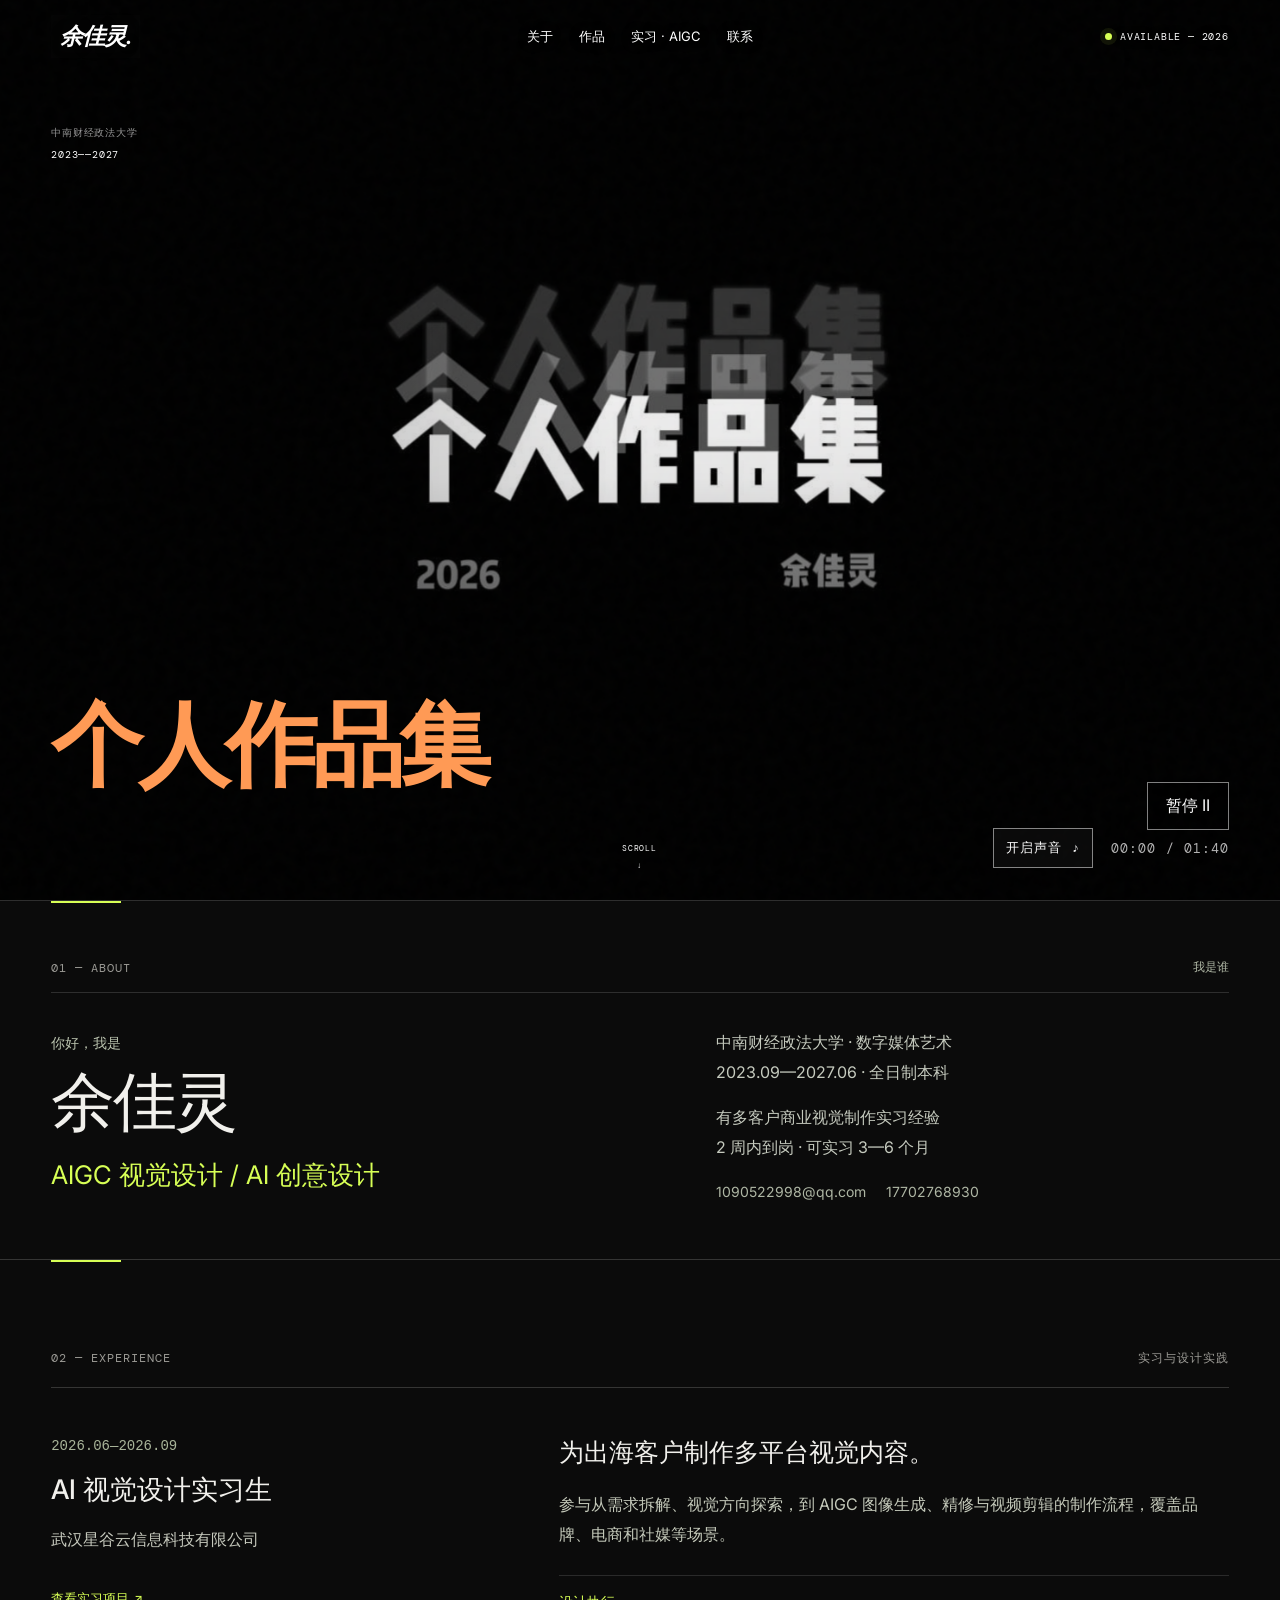
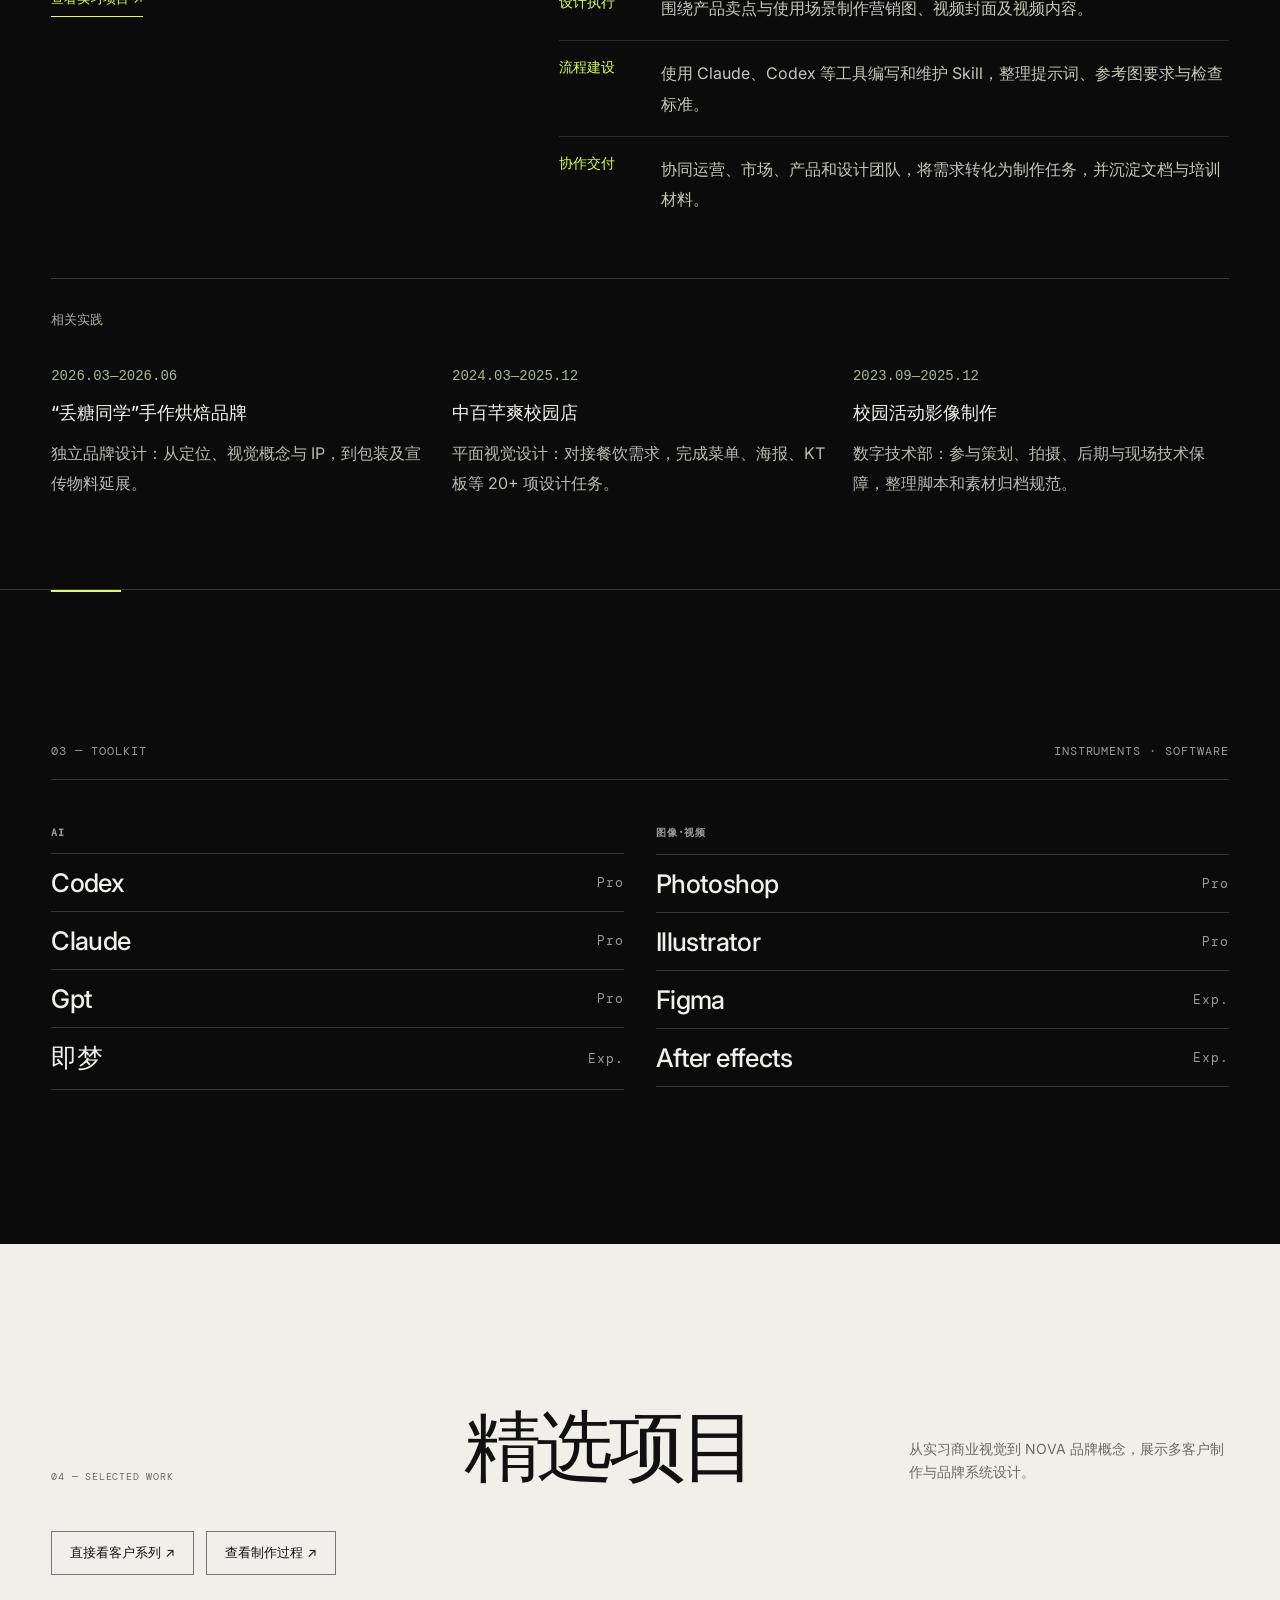
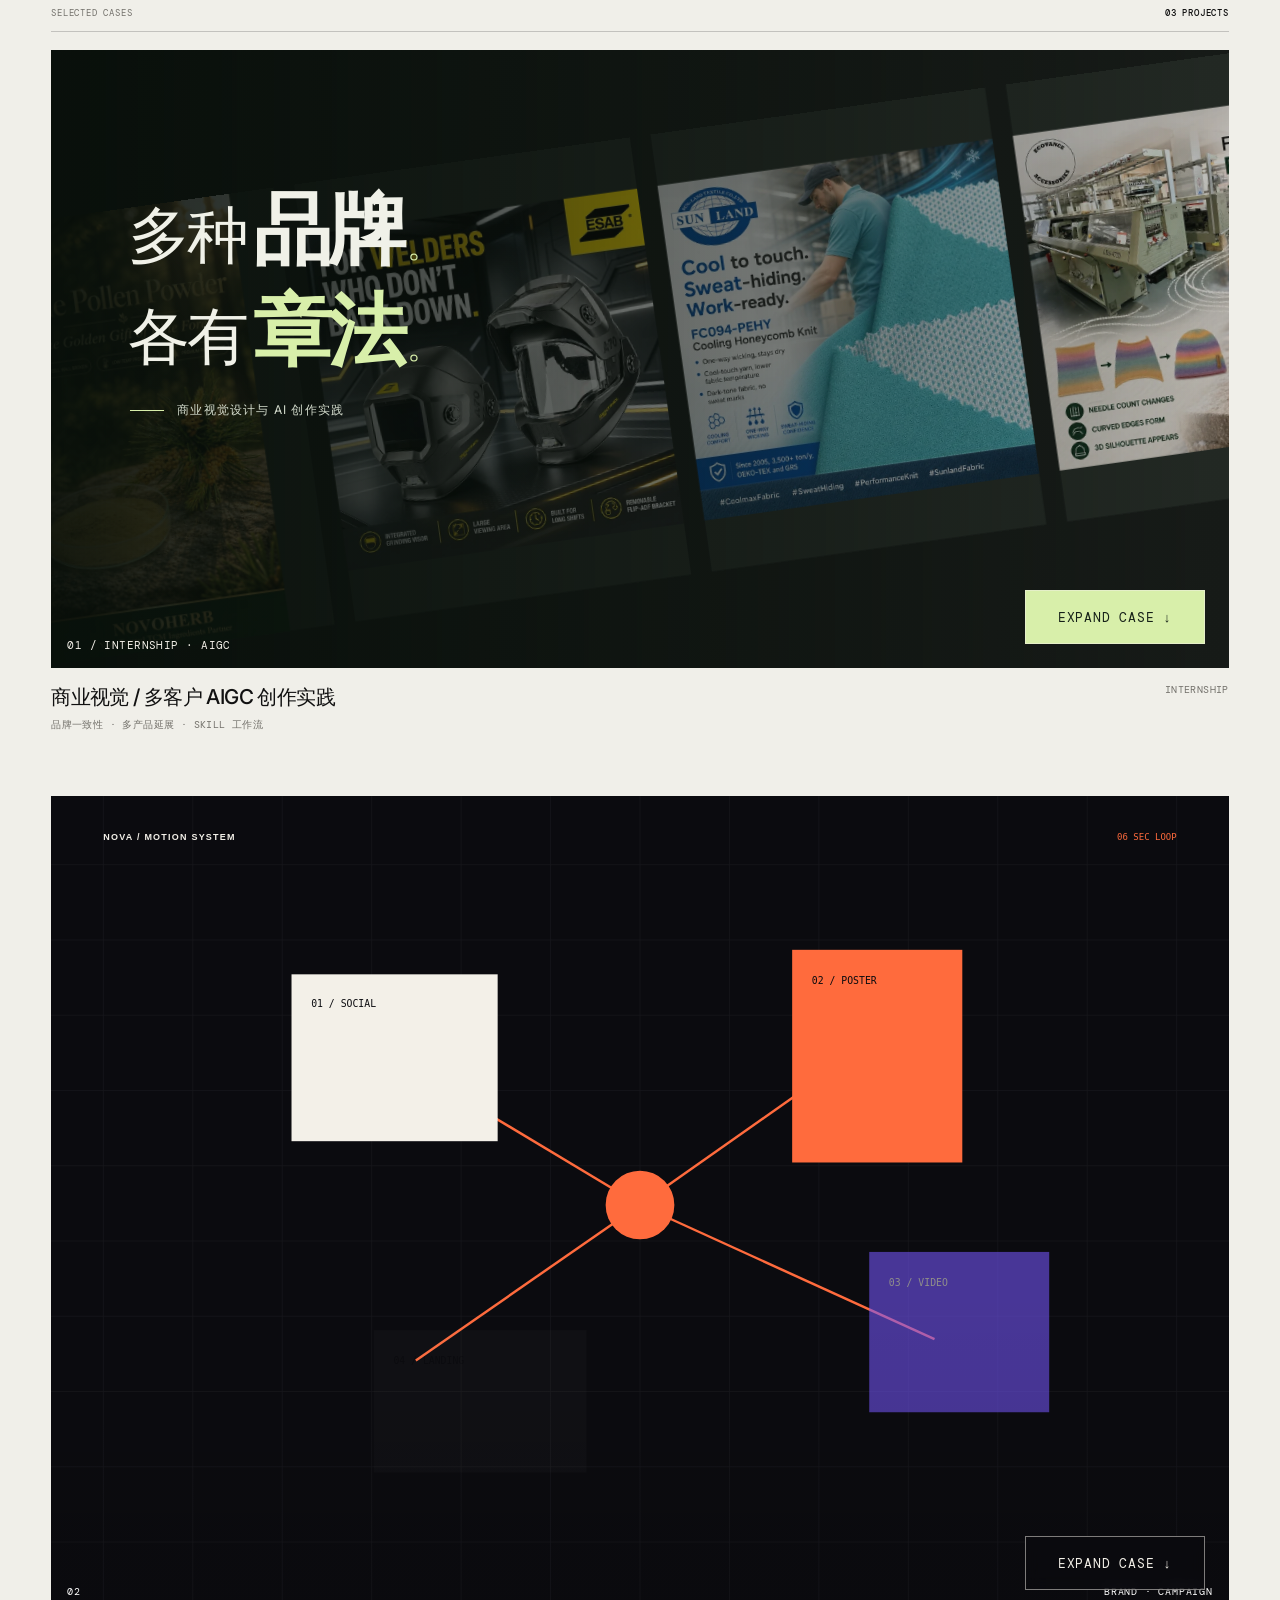
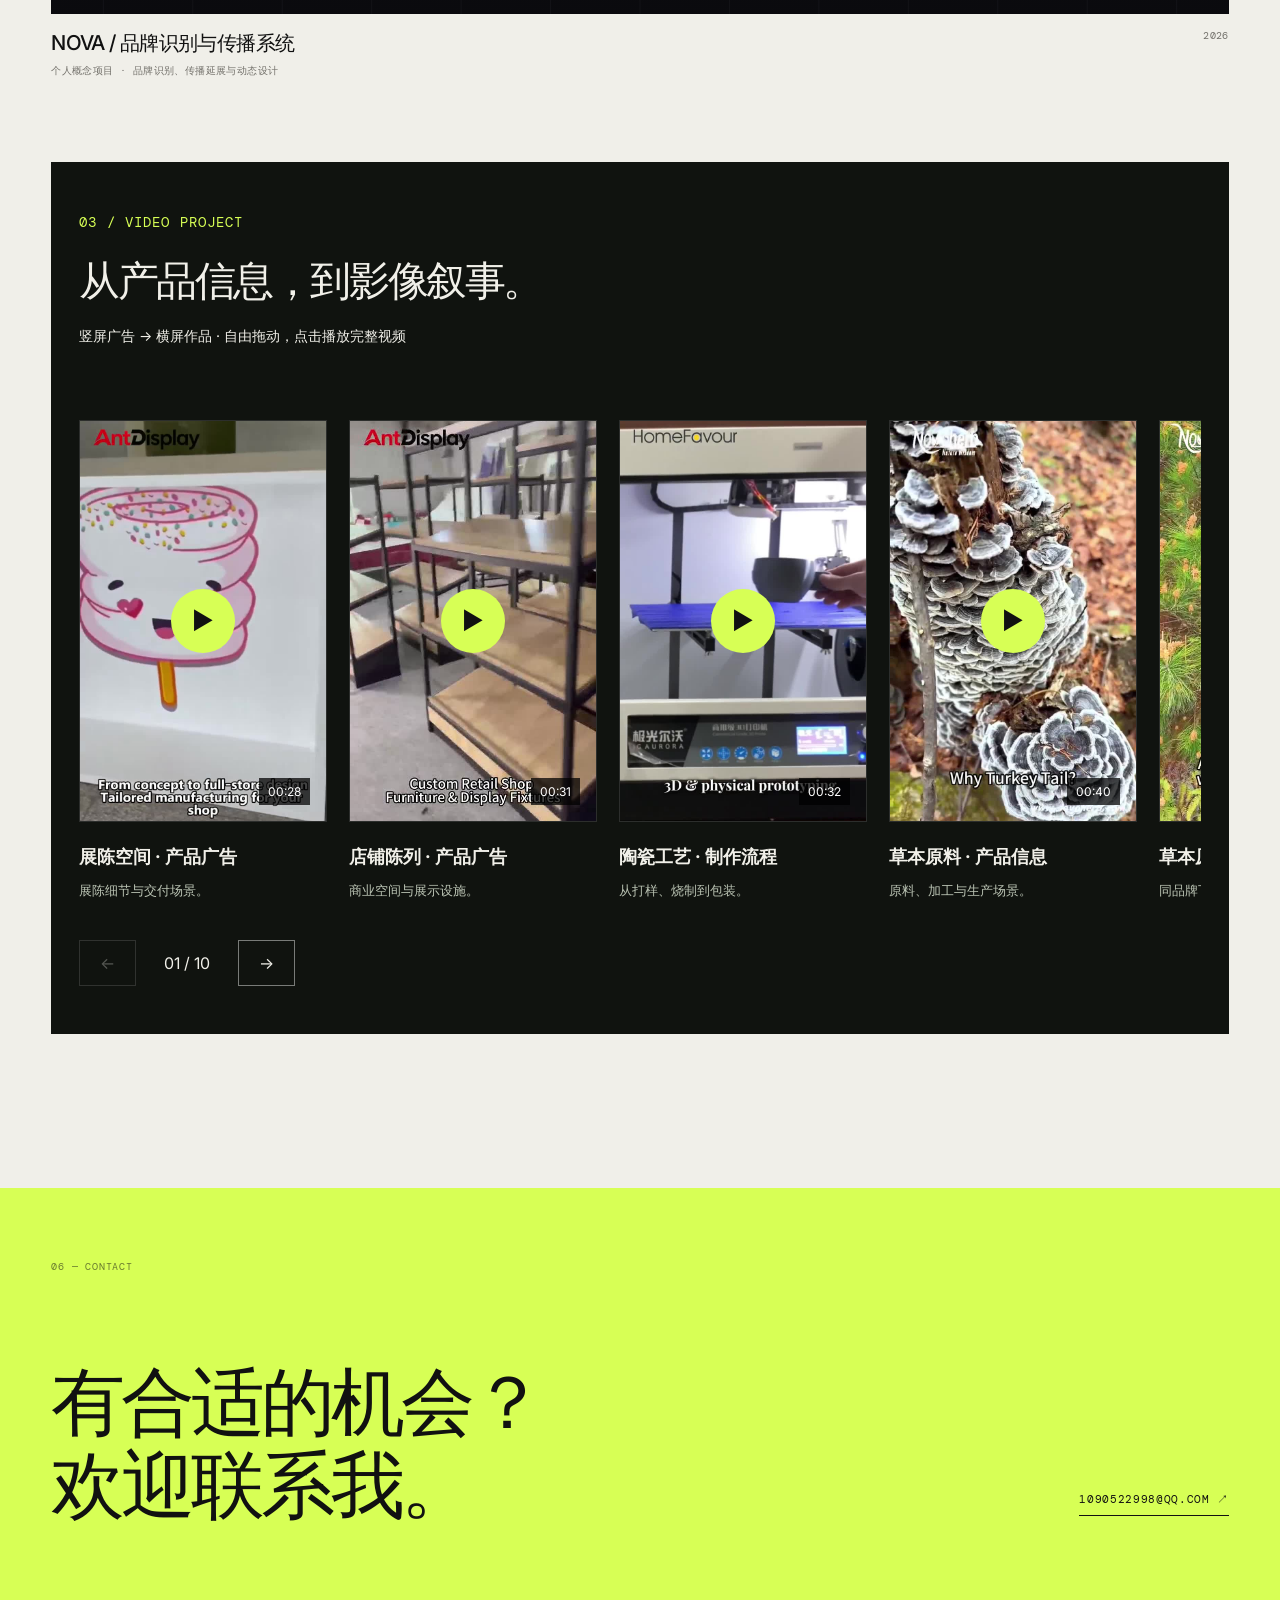
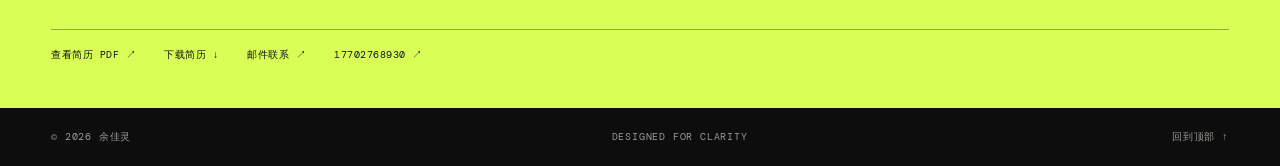
==== commit 00fbe829: "feat: prepare portfolio for public launch" ====
--- a/index.html
+++ b/index.html
@@ -4,24 +4,39 @@
     <meta charset="UTF-8" />
     <meta name="viewport" content="width=device-width, initial-scale=1.0" />
     <meta name="description" content="余佳灵｜AIGC 视觉设计与 AI 创意设计：多客户商业视觉、品牌设计与 Skill 制作流程。" />
-    <title>余佳灵 — Visual Portfolio</title>
+    <meta name="theme-color" content="#080a09" />
+    <meta name="color-scheme" content="dark" />
+    <meta property="og:type" content="website" />
+    <meta property="og:locale" content="zh_CN" />
+    <meta property="og:title" content="余佳灵｜AIGC 视觉设计作品集" />
+    <meta property="og:description" content="多客户商业视觉、品牌设计、AIGC 创作与 Skill 工作流。" />
+    <meta property="og:image:width" content="1200" />
+    <meta property="og:image:height" content="630" />
+    <meta name="twitter:card" content="summary_large_image" />
+    <!-- 上线取得正式网址后补充 canonical、og:url 与 og:image 的绝对地址。 -->
+    <title>余佳灵｜AIGC 视觉设计与 AI 创意作品集</title>
+    <link rel="icon" href="favicon.svg" type="image/svg+xml" />
+    <link rel="icon" href="favicon.ico" sizes="32x32" />
+    <link rel="apple-touch-icon" href="apple-touch-icon.png" />
+    <link rel="manifest" href="site.webmanifest" />
     <link rel="preconnect" href="https://fonts.googleapis.com" />
     <link rel="preconnect" href="https://fonts.gstatic.com" crossorigin />
     <link href="https://fonts.googleapis.com/css2?family=DM+Mono:wght@300;400;500&family=Inter:wght@400;500;600&display=swap" rel="stylesheet" />
-    <link rel="stylesheet" href="base.css" />
-    <link rel="stylesheet" href="v3.css" />
-    <link rel="stylesheet" href="nova-inline.css" />
-    <link rel="stylesheet" href="aigc.css" />
-    <link rel="stylesheet" href="sticky-wall.css" />
-<link rel="stylesheet" href="mingko.css" />
-<link rel="stylesheet" href="resume-home.css" />
-  <link rel="stylesheet" href="portfolio-refinement.css" />
-  <link rel="stylesheet" href="reading-motion.css">
-<link rel="stylesheet" href="home-polish.css">
-<link rel="stylesheet" href="cursor.css">
-<link rel="stylesheet" href="video-project.css?v=2">
+    <link rel="stylesheet" href="base.css?v=20260921" />
+    <link rel="stylesheet" href="v3.css?v=20260921" />
+    <link rel="stylesheet" href="nova-inline.css?v=20260921" />
+    <link rel="stylesheet" href="aigc.css?v=20260921" />
+    <link rel="stylesheet" href="sticky-wall.css?v=20260921" />
+<link rel="stylesheet" href="mingko.css?v=20260921" />
+<link rel="stylesheet" href="resume-home.css?v=20260921" />
+  <link rel="stylesheet" href="portfolio-refinement.css?v=20260921" />
+  <link rel="stylesheet" href="reading-motion.css?v=20260921">
+<link rel="stylesheet" href="home-polish.css?v=20260921">
+<link rel="stylesheet" href="cursor.css?v=20260921">
+<link rel="stylesheet" href="video-project.css?v=20260921">
 </head>
   <body>
+    <a class="skip-link" href="#main-content">跳到主要内容</a>
     <div class="scroll-progress" aria-hidden="true"></div>
 
     <header class="site-header video-header">
@@ -30,7 +45,8 @@
       <div class="availability"><i></i> AVAILABLE — 2026</div>
     </header>
 
-    <main id="top">
+    <main id="main-content">
+      <div id="top" aria-hidden="true"></div>
       <section class="video-hero" aria-label="项目混剪视频">
         <div class="video-stage" data-video-stage>
           <div class="video-fallback" aria-hidden="true">
@@ -226,15 +242,15 @@
     </main>
 
     <footer class="site-footer section-pad"><span>© 2026 余佳灵</span><span>DESIGNED FOR CLARITY</span><a href="#top">回到顶部 ↑</a></footer>
-    <script src="v3.js"></script>
-    <script src="aigc-data.js"></script>
-    <script src="aigc.js"></script>
-    <script src="sticky-wall.js"></script>
-<script src="mingko.js"></script>
-  <script src="reading-motion.js"></script>
-<script src="home-polish.js"></script>
-<script src="cursor.js"></script>
-<script src="video-project.js?v=2"></script>
+    <script src="v3.js?v=20260921"></script>
+    <script src="aigc-data.js?v=20260921"></script>
+    <script src="aigc.js?v=20260921"></script>
+    <script src="sticky-wall.js?v=20260921"></script>
+<script src="mingko.js?v=20260921"></script>
+  <script src="reading-motion.js?v=20260921"></script>
+<script src="home-polish.js?v=20260921"></script>
+<script src="cursor.js?v=20260921"></script>
+<script src="video-project.js?v=20260921"></script>
 </body>
 </html>
 
--- a/home-polish.css
+++ b/home-polish.css
@@ -22,3 +22,20 @@
 .project-toggle:focus-visible{outline:3px solid #d7ff55;outline-offset:5px}
 @media(hover:hover){.project-toggle:hover .project-open{background:#d8efaa;color:#152018}.project-accordion .project-toggle:hover .project-open{background:#ff6b3d;color:#111}}
 @media(max-width:700px){.project-toggle .project-open{font-size:12px;min-width:148px;min-height:48px;padding:13px 17px;right:16px;bottom:36px}}
+/* Keyboard users can bypass the visual hero and navigation. */
+.skip-link {
+  position: fixed;
+  z-index: 10000;
+  top: 12px;
+  left: 12px;
+  padding: 10px 14px;
+  color: #080a09;
+  background: #caff3d;
+  border: 1px solid currentColor;
+  transform: translateY(-160%);
+  transition: transform 160ms ease;
+}
+
+.skip-link:focus {
+  transform: translateY(0);
+}
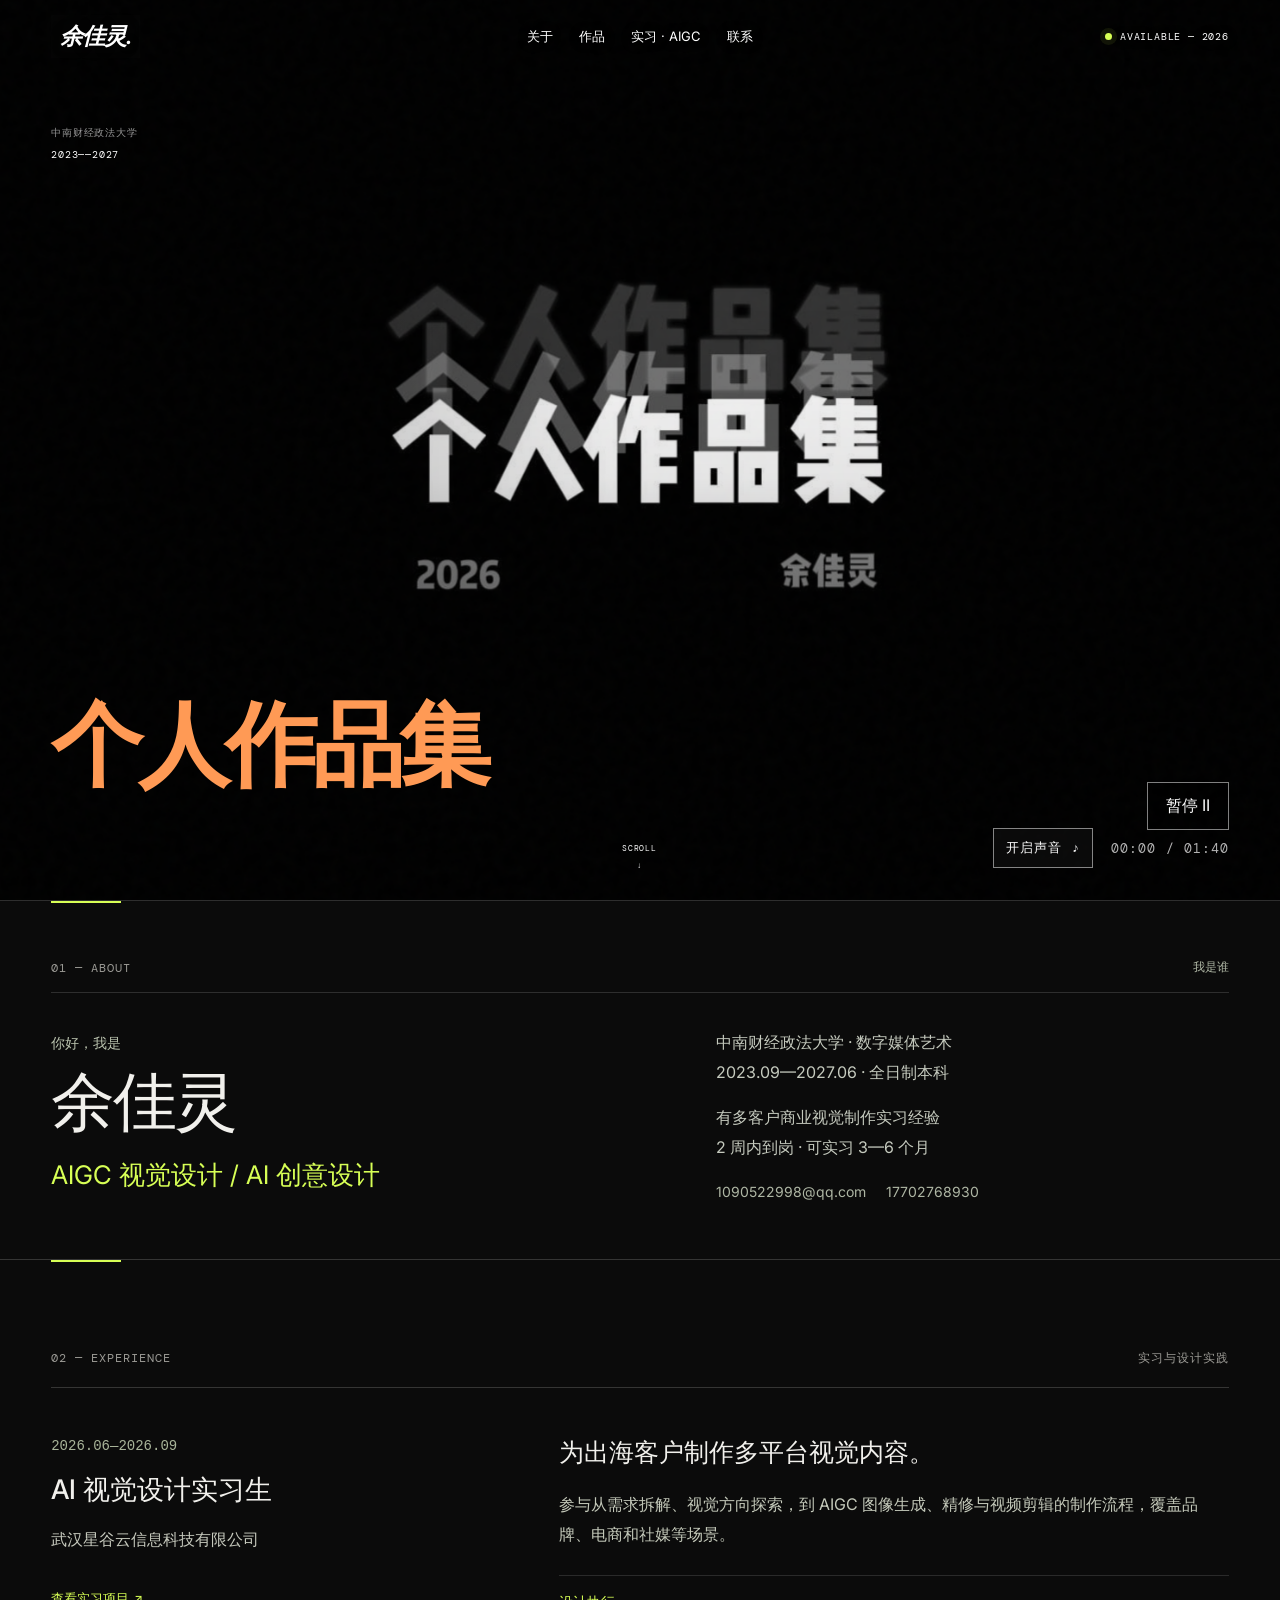
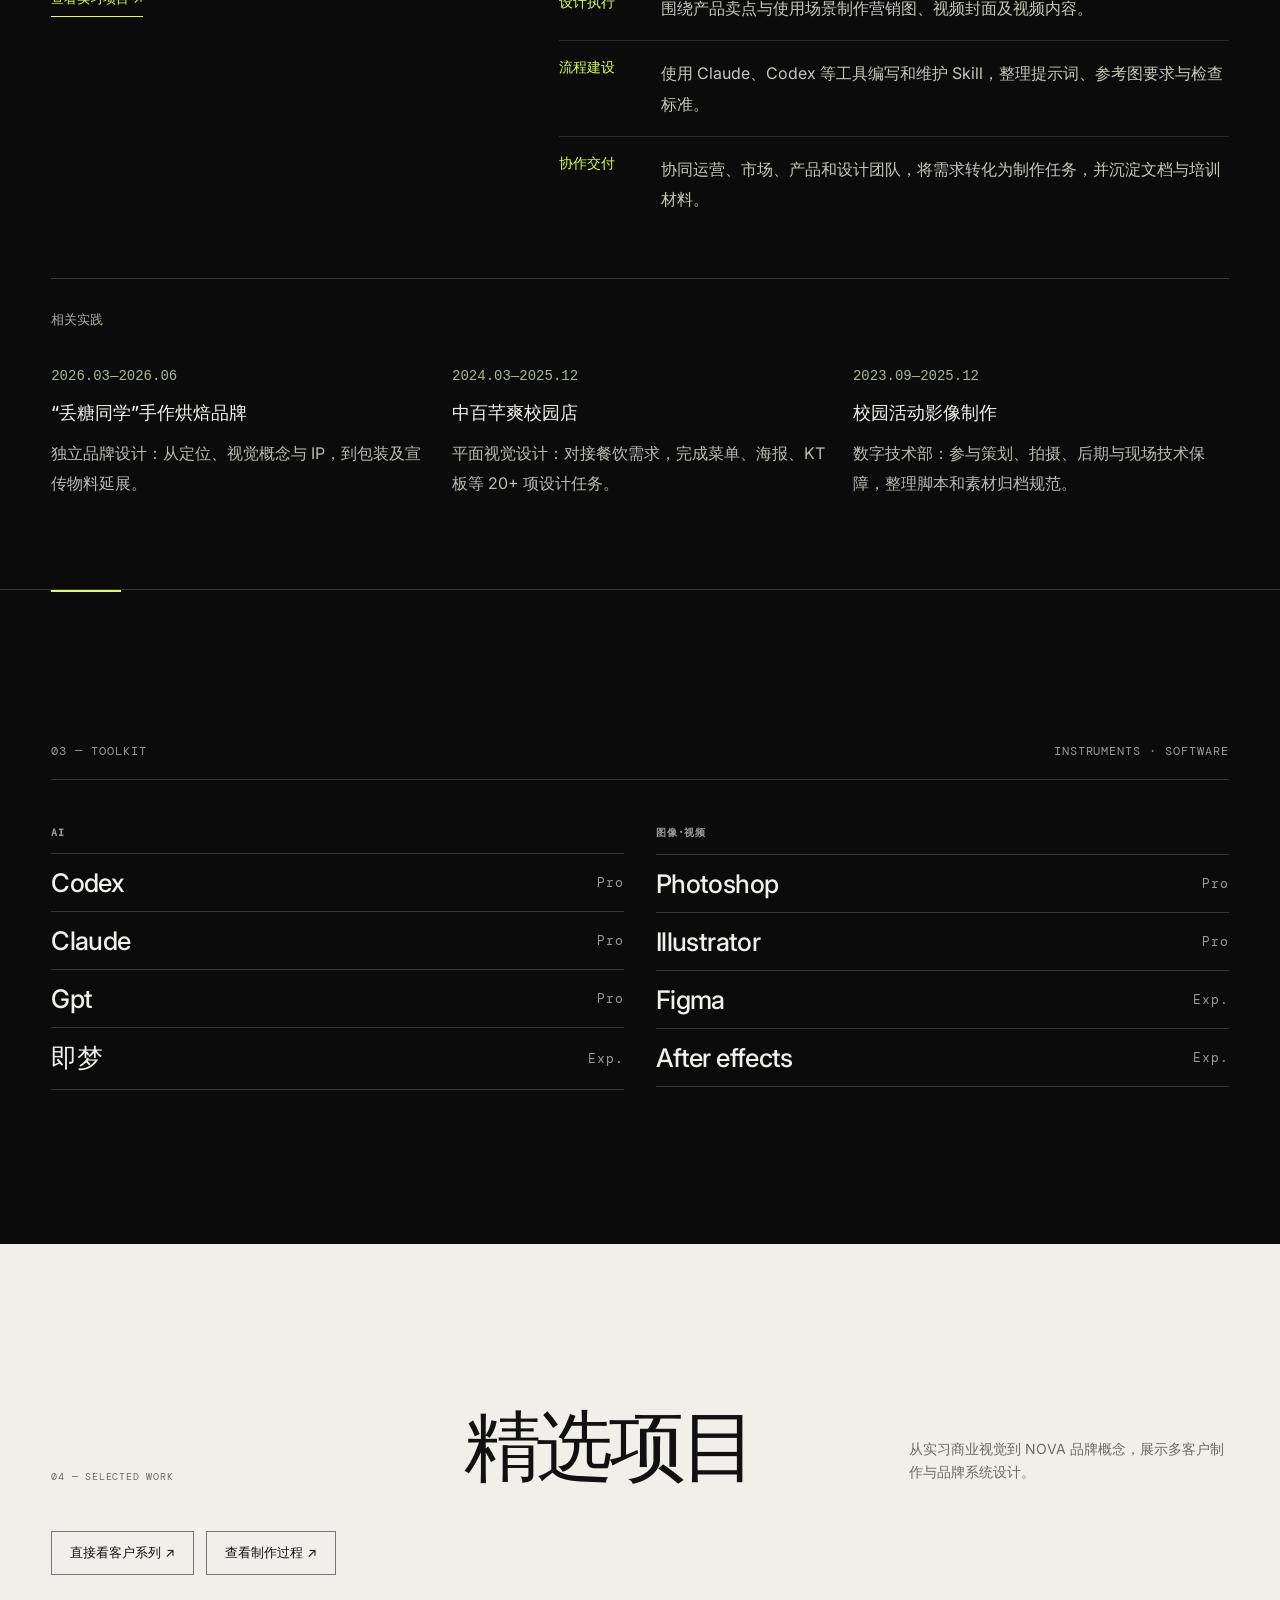
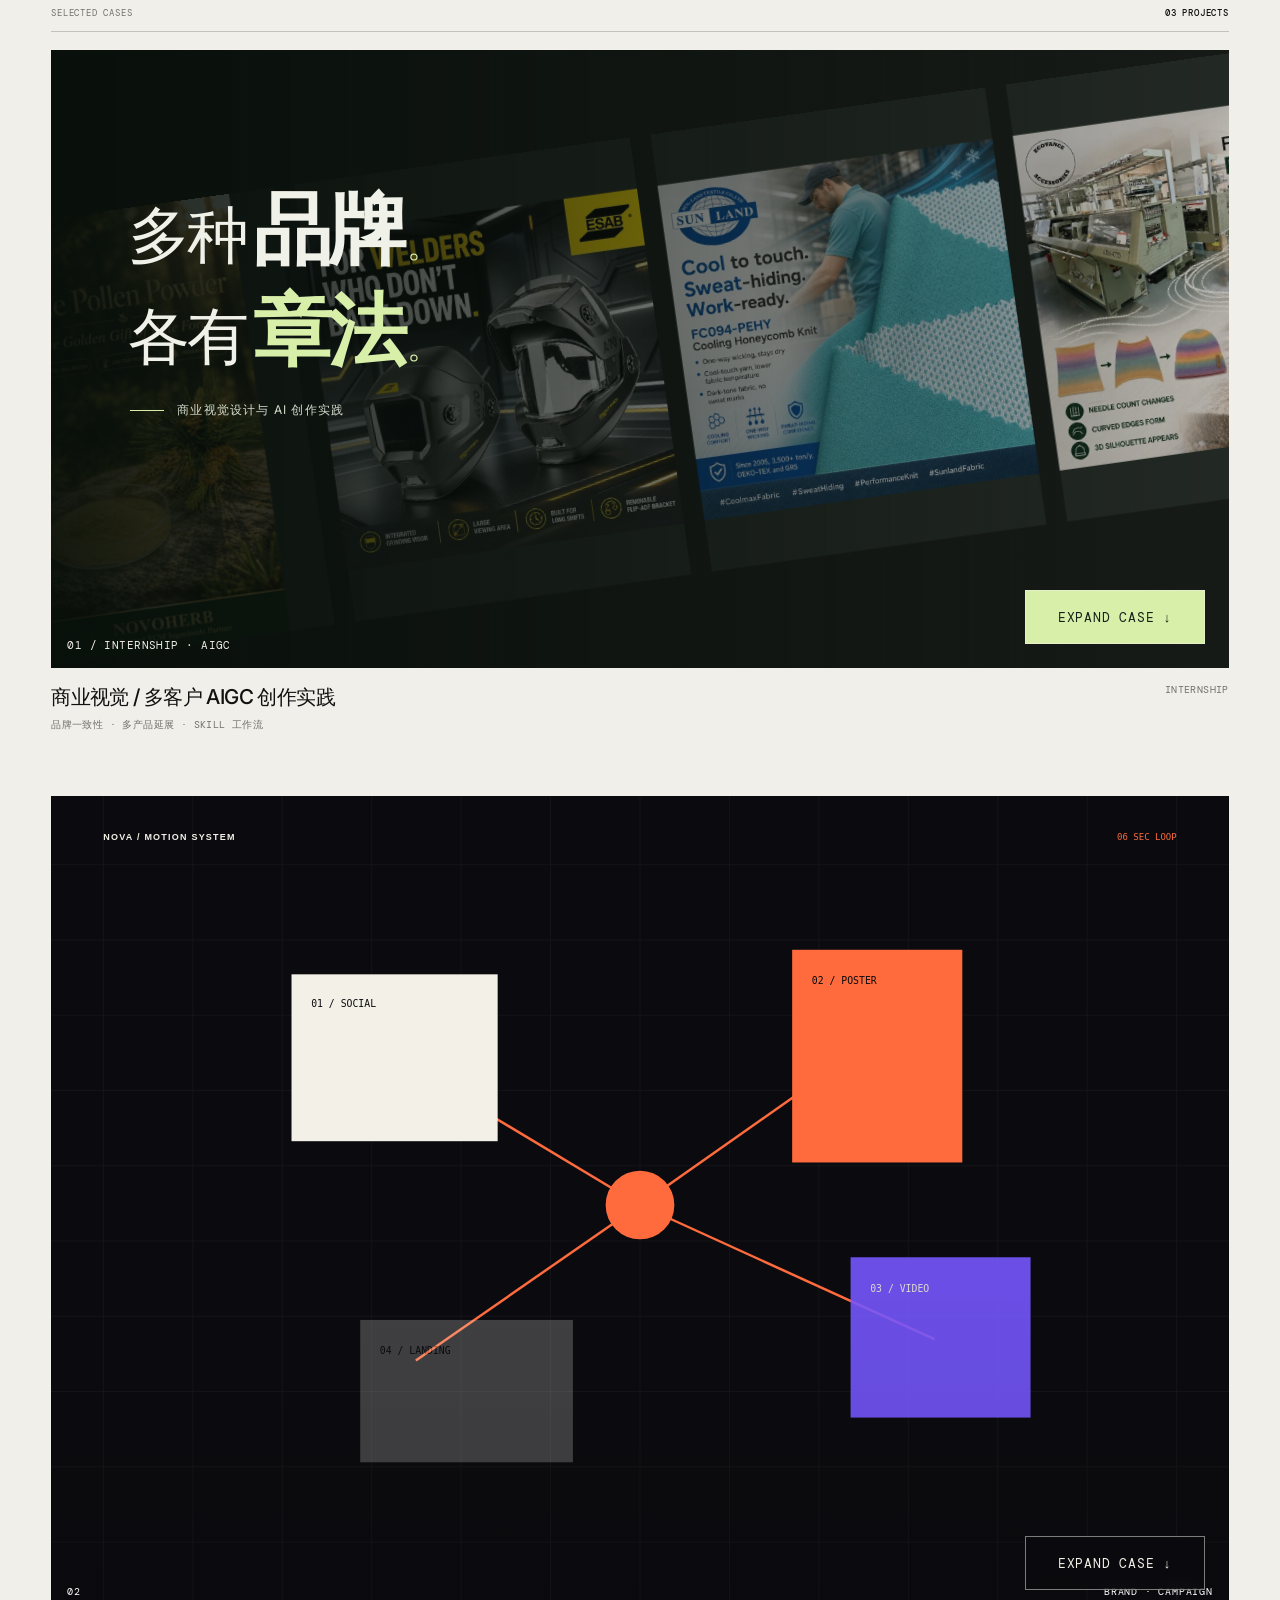
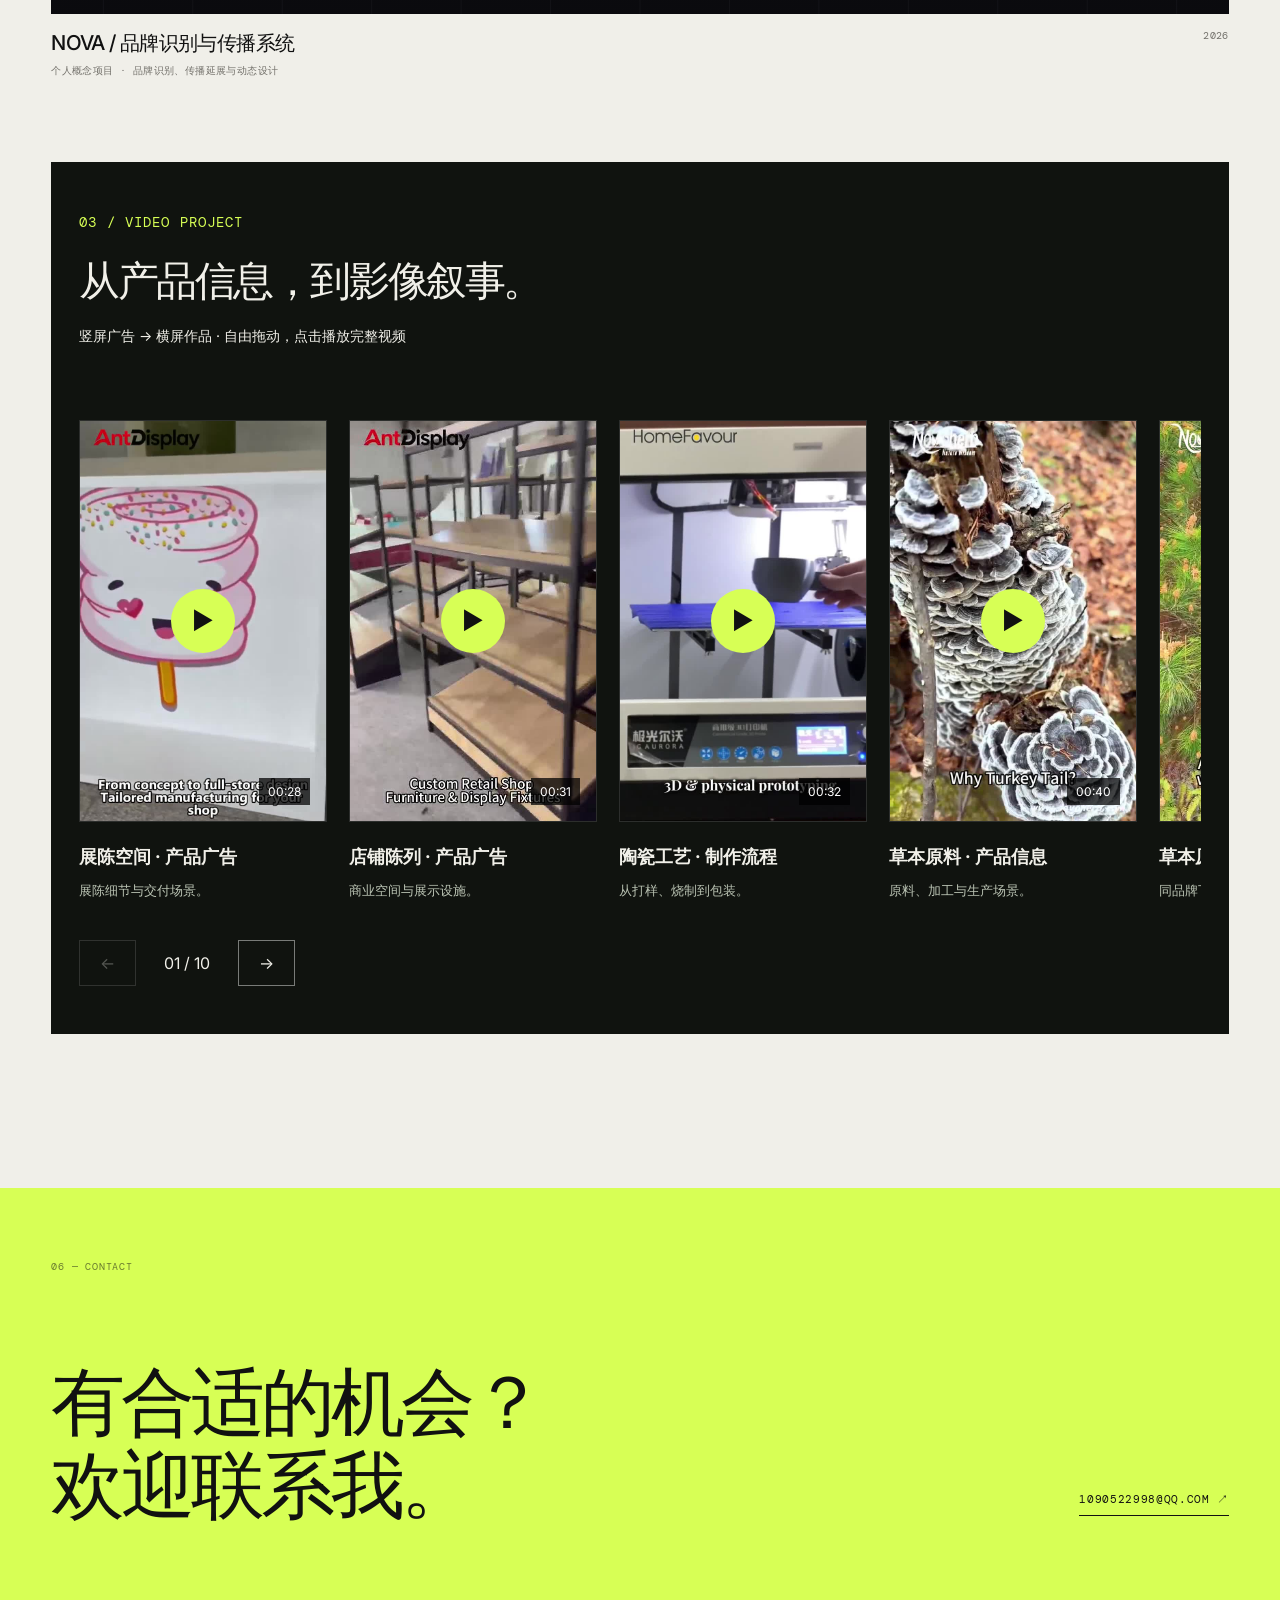
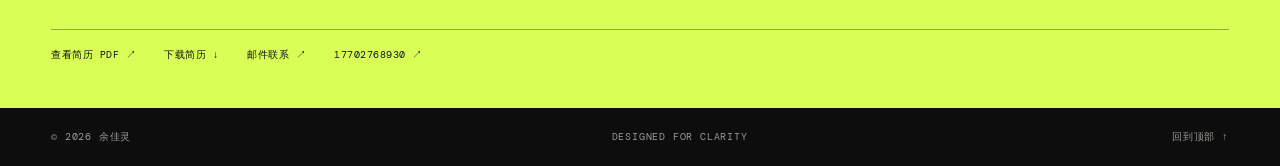
==== commit 1db98c44: "chore: set production site metadata" ====
--- a/index.html
+++ b/index.html
@@ -10,11 +10,14 @@
     <meta property="og:locale" content="zh_CN" />
     <meta property="og:title" content="余佳灵｜AIGC 视觉设计作品集" />
     <meta property="og:description" content="多客户商业视觉、品牌设计、AIGC 创作与 Skill 工作流。" />
+    <meta property="og:url" content="https://guu39464.github.io/" />
+    <meta property="og:image" content="https://guu39464.github.io/og-cover.png" />
     <meta property="og:image:width" content="1200" />
     <meta property="og:image:height" content="630" />
     <meta name="twitter:card" content="summary_large_image" />
-    <!-- 上线取得正式网址后补充 canonical、og:url 与 og:image 的绝对地址。 -->
+    <meta name="twitter:image" content="https://guu39464.github.io/og-cover.png" />
     <title>余佳灵｜AIGC 视觉设计与 AI 创意作品集</title>
+    <link rel="canonical" href="https://guu39464.github.io/" />
     <link rel="icon" href="favicon.svg" type="image/svg+xml" />
     <link rel="icon" href="favicon.ico" sizes="32x32" />
     <link rel="apple-touch-icon" href="apple-touch-icon.png" />
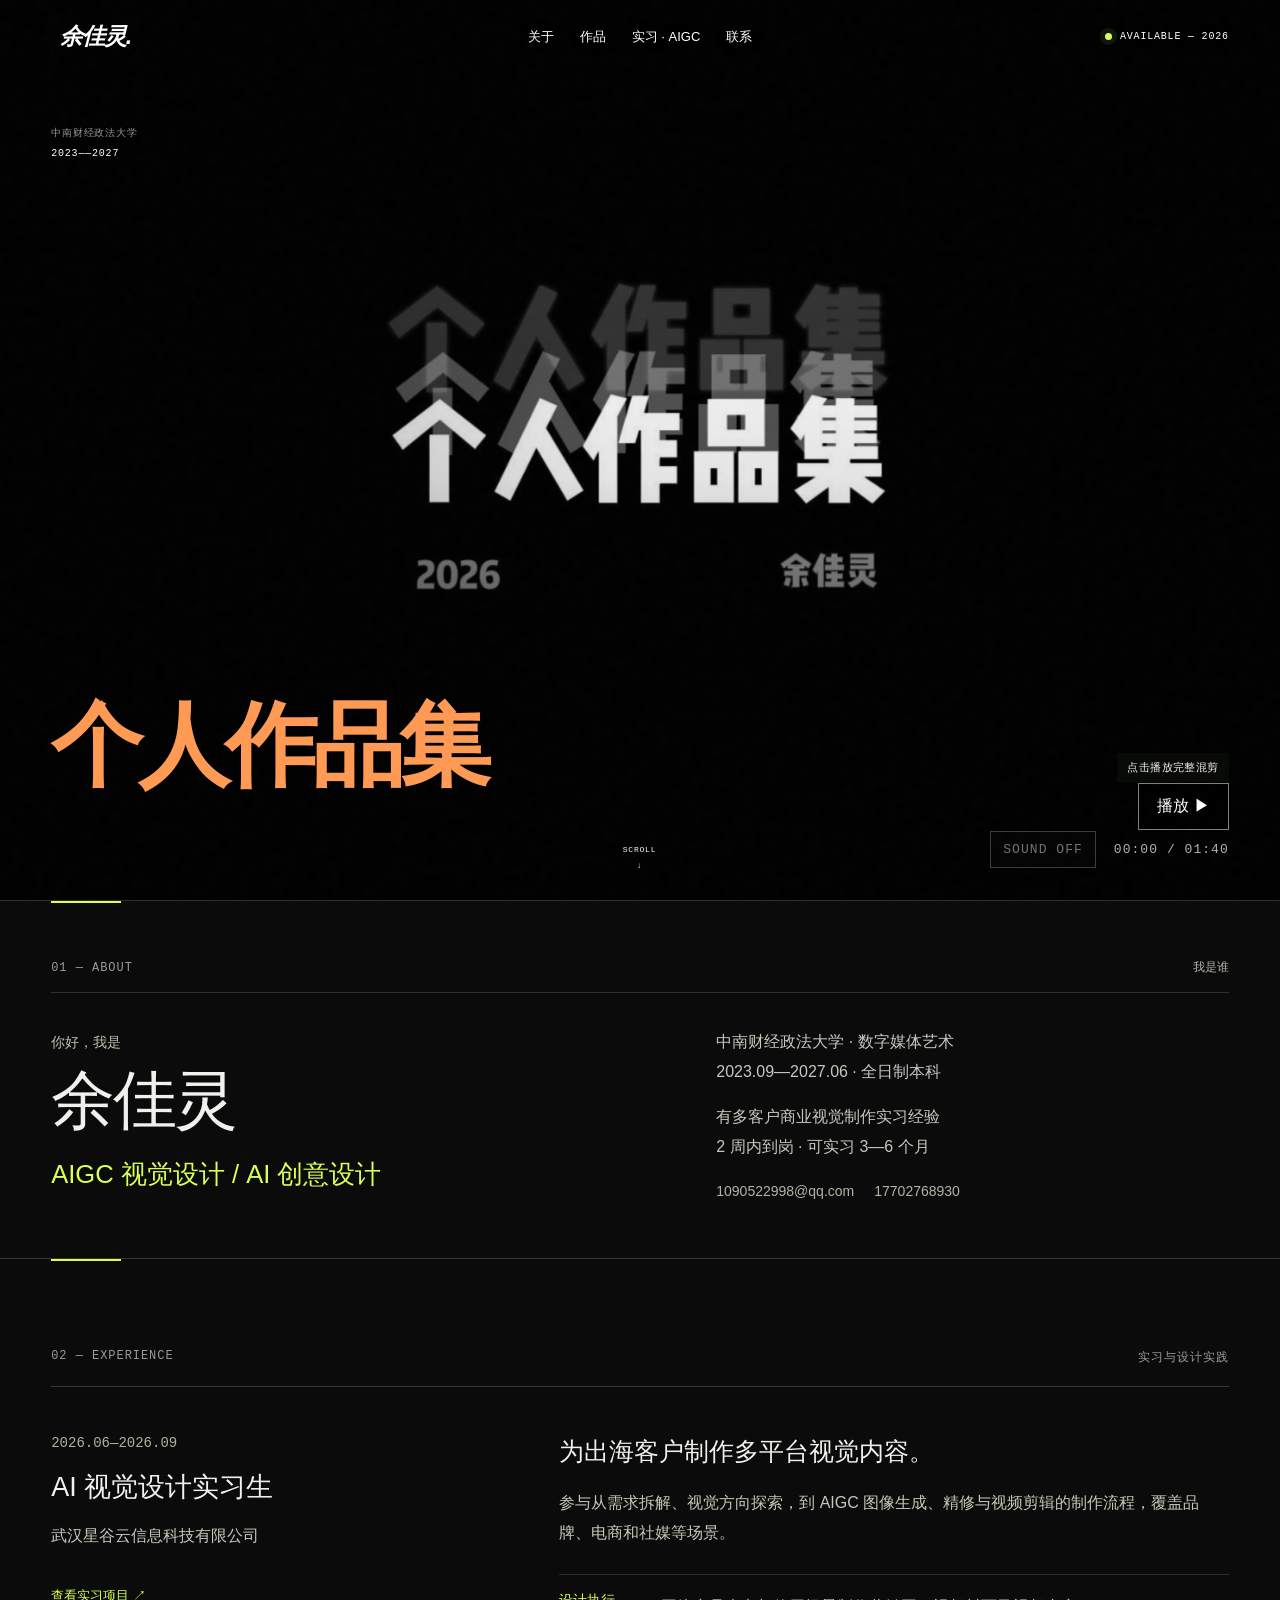
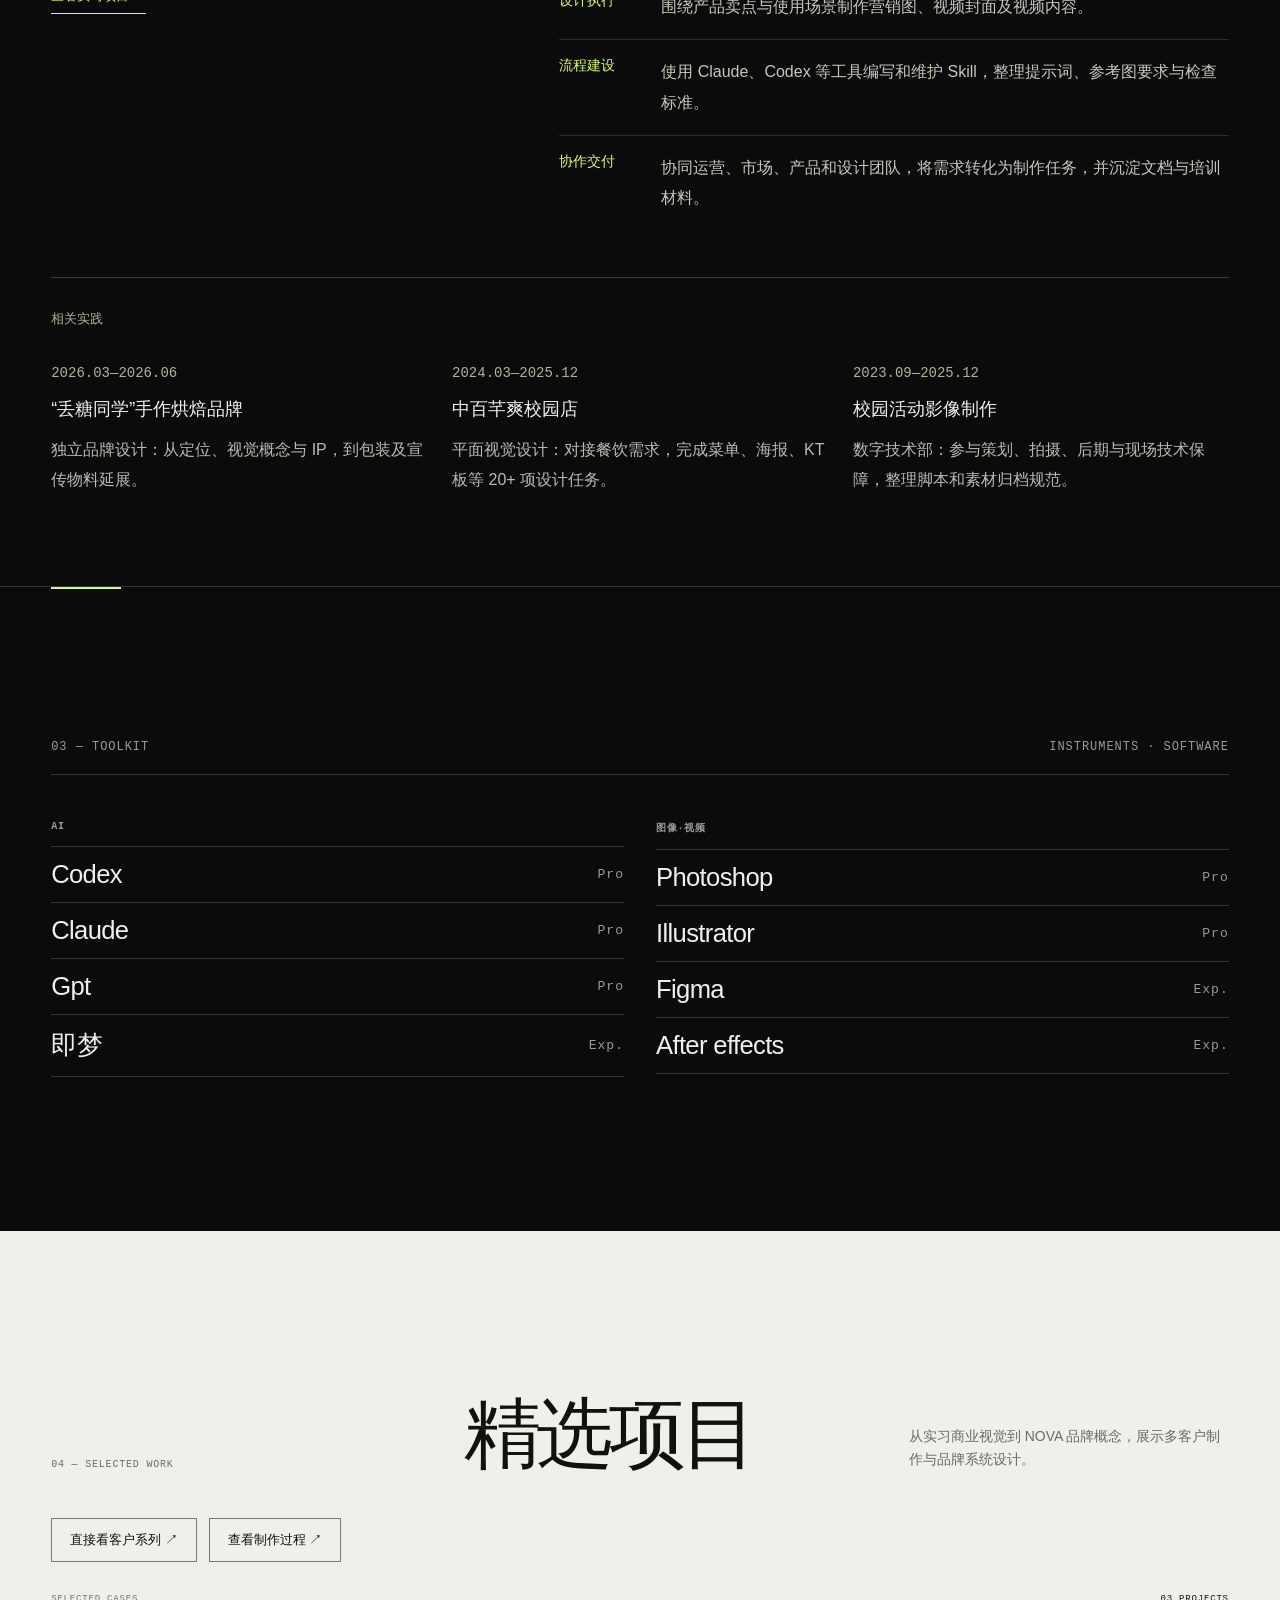
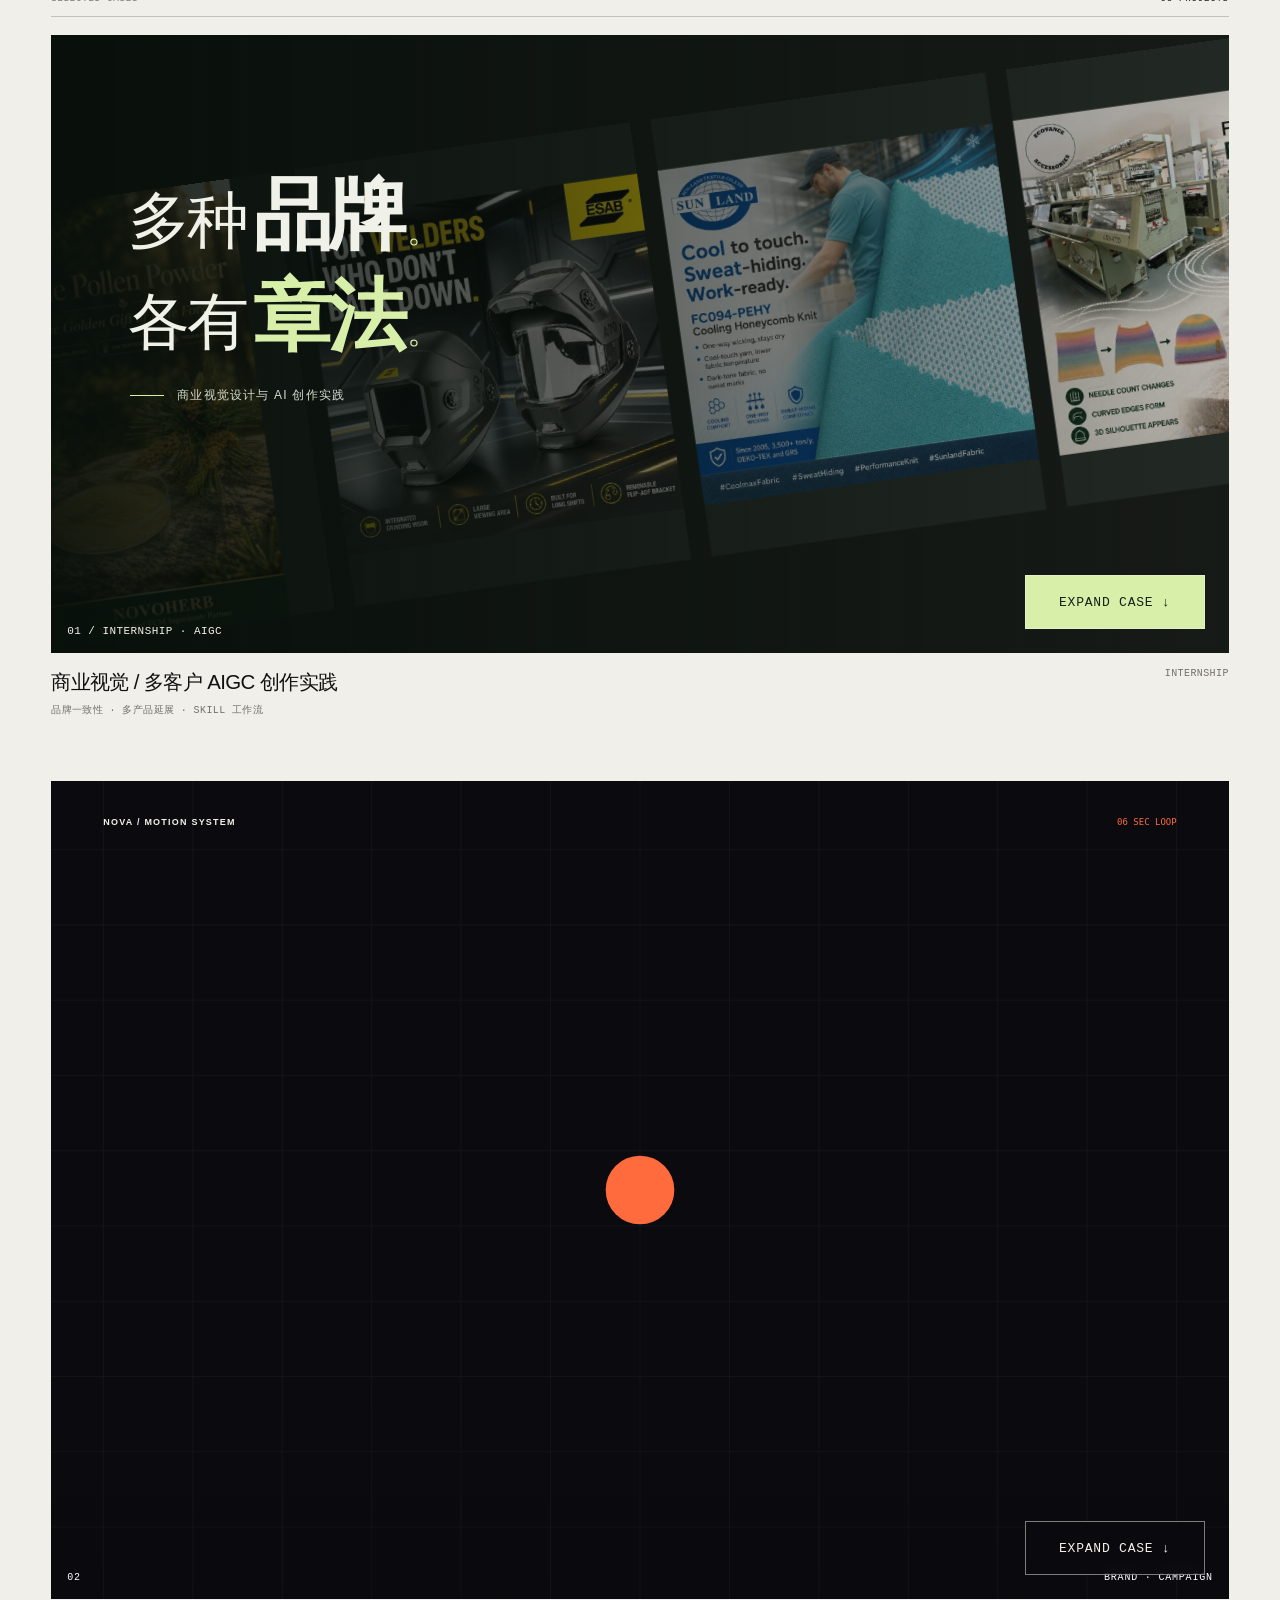
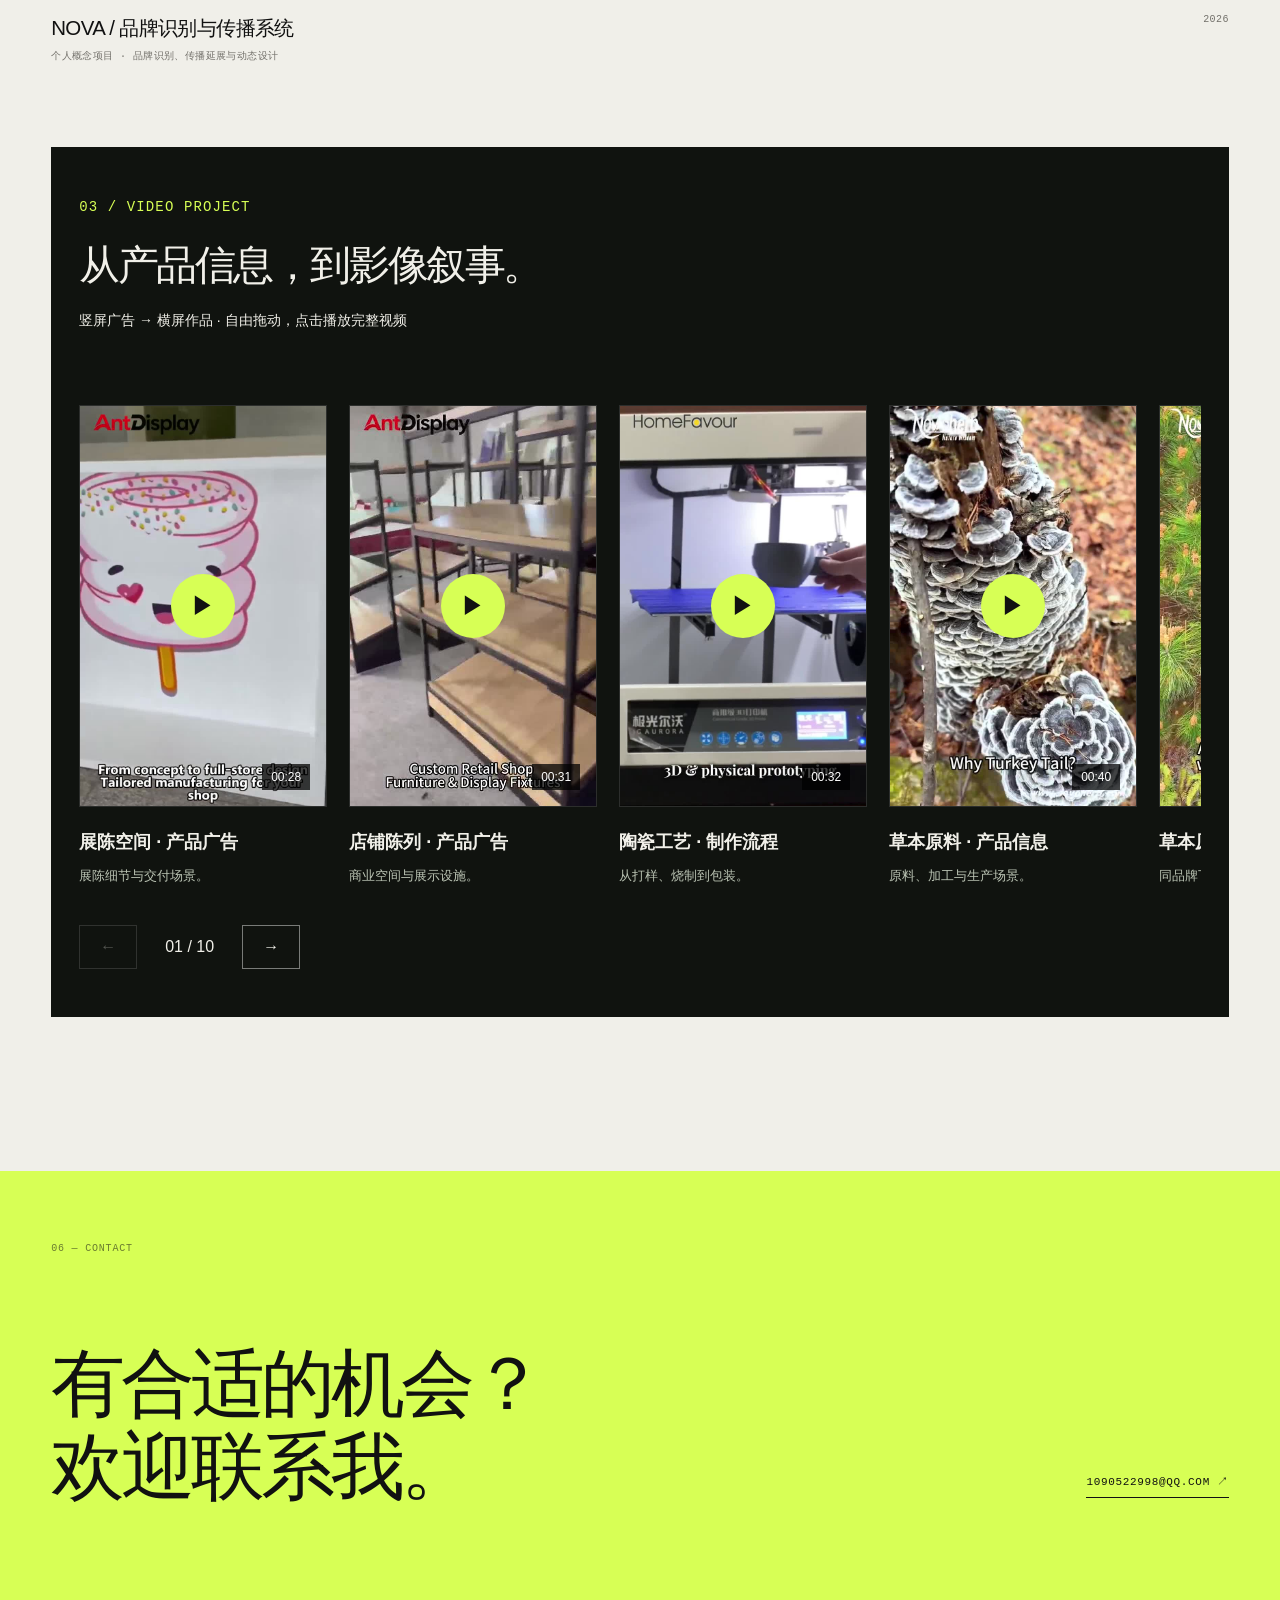
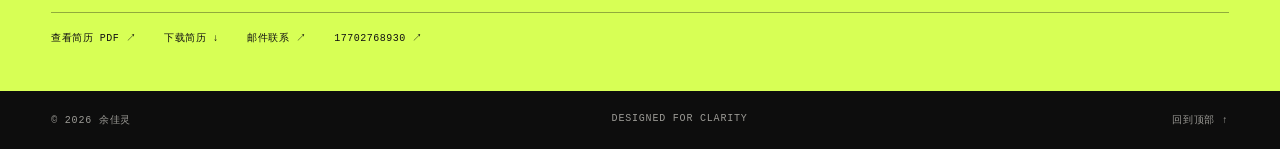
==== commit b8a44fcb: "perf: optimize portfolio media delivery" ====
--- a/index.html
+++ b/index.html
@@ -22,21 +22,18 @@
     <link rel="icon" href="favicon.ico" sizes="32x32" />
     <link rel="apple-touch-icon" href="apple-touch-icon.png" />
     <link rel="manifest" href="site.webmanifest" />
-    <link rel="preconnect" href="https://fonts.googleapis.com" />
-    <link rel="preconnect" href="https://fonts.gstatic.com" crossorigin />
-    <link href="https://fonts.googleapis.com/css2?family=DM+Mono:wght@300;400;500&family=Inter:wght@400;500;600&display=swap" rel="stylesheet" />
-    <link rel="stylesheet" href="base.css?v=20260921" />
-    <link rel="stylesheet" href="v3.css?v=20260921" />
-    <link rel="stylesheet" href="nova-inline.css?v=20260921" />
-    <link rel="stylesheet" href="aigc.css?v=20260921" />
-    <link rel="stylesheet" href="sticky-wall.css?v=20260921" />
-<link rel="stylesheet" href="mingko.css?v=20260921" />
-<link rel="stylesheet" href="resume-home.css?v=20260921" />
-  <link rel="stylesheet" href="portfolio-refinement.css?v=20260921" />
-  <link rel="stylesheet" href="reading-motion.css?v=20260921">
-<link rel="stylesheet" href="home-polish.css?v=20260921">
-<link rel="stylesheet" href="cursor.css?v=20260921">
-<link rel="stylesheet" href="video-project.css?v=20260921">
+    <link rel="stylesheet" href="base.css?v=20260921-2" />
+    <link rel="stylesheet" href="v3.css?v=20260921-2" />
+    <link rel="stylesheet" href="nova-inline.css?v=20260921-2" />
+    <link rel="stylesheet" href="aigc.css?v=20260921-2" />
+    <link rel="stylesheet" href="sticky-wall.css?v=20260921-2" />
+<link rel="stylesheet" href="mingko.css?v=20260921-2" />
+<link rel="stylesheet" href="resume-home.css?v=20260921-2" />
+  <link rel="stylesheet" href="portfolio-refinement.css?v=20260921-2" />
+  <link rel="stylesheet" href="reading-motion.css?v=20260921-2">
+<link rel="stylesheet" href="home-polish.css?v=20260921-2">
+<link rel="stylesheet" href="cursor.css?v=20260921-2">
+<link rel="stylesheet" href="video-project.css?v=20260921-2">
 </head>
   <body>
     <a class="skip-link" href="#main-content">跳到主要内容</a>
@@ -57,8 +54,8 @@
             <div class="film-layer film-layer-b"></div>
             <div class="film-layer film-layer-c"></div>
           </div>
-          <video class="hero-video" muted loop playsinline autoplay poster="assets/videos/showreel.jpg">
-            <source src="assets/videos/showreel.mp4" type="video/mp4" />
+          <video class="hero-video" muted loop playsinline preload="none" poster="assets/videos/showreel.jpg">
+            <source data-src="assets/videos/showreel.mp4" type="video/mp4" />
           </video>
           <div class="video-vignette" aria-hidden="true"></div>
           <div class="video-grain" aria-hidden="true"></div>
@@ -73,10 +70,11 @@
           <span><i>个人作品集</i></span>
         </h1>
 
-        <button type="button" class="hero-play-toggle" aria-label="暂停首屏视频">暂停 II</button><div class="hero-video-controls hero-fade">
-          <button type="button" data-sound-toggle aria-label="打开或关闭视频声音">SOUND OFF</button>
+        <button type="button" class="hero-play-toggle" aria-label="播放首屏视频">播放 ▶</button><div class="hero-video-controls hero-fade">
+          <button type="button" data-sound-toggle aria-label="开启视频声音" disabled>SOUND OFF</button>
           <span class="video-time"><b data-video-progress>00:00</b> / <span data-video-duration>01:40</span></span>
         </div>
+        <p class="hero-video-status" data-hero-video-status aria-live="polite">点击播放完整混剪</p>
 
         <a class="video-scroll hero-fade" href="#about"><span>SCROLL</span><i>↓</i></a>
       </section>
@@ -177,7 +175,7 @@
 <article class="project project-wide project-featured project-accordion reveal" data-project-accordion>
             <button class="project-toggle" type="button" aria-expanded="false" aria-controls="nova-inline-case" data-project-toggle>
               <div class="project-media project-media-nova-motion">
-                <img src="assets/nova-home-motion.svg" alt="NOVA 六秒动态视觉展示" />
+                <img src="assets/nova-home-motion.svg" alt="NOVA 六秒动态视觉展示" loading="lazy" decoding="async" />
                 <span class="project-number">02</span><span class="project-kind">BRAND · CAMPAIGN</span><span class="project-open" data-project-toggle-label>EXPAND CASE ↓</span>
               </div>
               <div class="project-meta"><div><h3>NOVA / 品牌识别与传播系统</h3><p>个人概念项目 · 品牌识别、传播延展与动态设计</p></div><span>2026</span></div>
@@ -208,7 +206,7 @@
                 <figure class="nova-frame nova-orange nova-reveal"><img src="assets/nova-edited/10_Campaign.svg" alt="NOVA Campaign 系列海报" loading="lazy" width="1440" height="1000" /></figure>
                 <figure class="nova-frame nova-paper nova-reveal"><img src="assets/nova-edited/11_Format_System.svg" alt="NOVA 多尺寸传播适配系统" loading="lazy" width="1440" height="1000" /></figure>
                 <figure class="nova-frame nova-dark nova-reveal"><img src="nova/最终/每一页分图/12_Digital_Experience.png" alt="NOVA 数字产品工作空间" loading="lazy" width="1440" height="1000" /></figure>
-                <section class="nova-motion-insert nova-motion-insert-orange nova-reveal" aria-label="NOVA 多尺寸渠道重排循环动画"><object data="nova/最终/动态效果/NOVA_Format_Reflow.svg" type="image/svg+xml"><img src="nova/最终/每一页分图/12_Digital_Experience.png" alt="NOVA 多尺寸渠道重排" width="1440" height="1000" /></object></section>
+                <section class="nova-motion-insert nova-motion-insert-orange nova-reveal" aria-label="NOVA 多尺寸渠道重排循环动画"><object data="nova/最终/动态效果/NOVA_Format_Reflow.svg" type="image/svg+xml"><img src="nova/最终/每一页分图/12_Digital_Experience.png" alt="NOVA 多尺寸渠道重排" loading="lazy" decoding="async" width="1440" height="1000" /></object></section>
 
                 <section class="nova-chapter nova-paper nova-reveal" id="nova-motion"><div class="nova-index">04 / Motion</div><h2>让图形规则，<br />成为动态节奏。</h2><p>将 Seed → Build → Matrix 的图形变化编排为四秒视觉循环，让静态识别延续到动态展示。</p>
                 </section>
@@ -245,15 +243,15 @@
     </main>
 
     <footer class="site-footer section-pad"><span>© 2026 余佳灵</span><span>DESIGNED FOR CLARITY</span><a href="#top">回到顶部 ↑</a></footer>
-    <script src="v3.js?v=20260921"></script>
-    <script src="aigc-data.js?v=20260921"></script>
-    <script src="aigc.js?v=20260921"></script>
-    <script src="sticky-wall.js?v=20260921"></script>
-<script src="mingko.js?v=20260921"></script>
-  <script src="reading-motion.js?v=20260921"></script>
-<script src="home-polish.js?v=20260921"></script>
-<script src="cursor.js?v=20260921"></script>
-<script src="video-project.js?v=20260921"></script>
+    <script src="v3.js?v=20260921-2"></script>
+    <script src="aigc-data.js?v=20260921-2"></script>
+    <script src="aigc.js?v=20260921-2"></script>
+    <script src="sticky-wall.js?v=20260921-2"></script>
+<script src="mingko.js?v=20260921-2"></script>
+  <script src="reading-motion.js?v=20260921-2"></script>
+<script src="home-polish.js?v=20260921-2"></script>
+<script src="cursor.js?v=20260921-2"></script>
+<script src="video-project.js?v=20260921-2"></script>
 </body>
 </html>
 
--- a/video-project.css
+++ b/video-project.css
@@ -4,6 +4,6 @@
 #video-work{scroll-margin-top:88px}.video-carousel-nav button:disabled{opacity:.3;cursor:default}.video-card button:focus-visible{outline:3px solid #d7ff55;outline-offset:4px}
 
 /* Visible video layer and free-scrolling project 03 */
-.video-stage{z-index:0}.video-fallback{z-index:0}.hero-video{z-index:2}.video-ready .video-fallback{display:none}.video-vignette,.video-grain{pointer-events:none}.hero-video-controls{font-size:13px;gap:18px}.hero-video-controls button{padding:10px 12px;background:#1119;border:1px solid #ffffff80}.video-grain{opacity:.025}
+.video-stage{z-index:0}.video-fallback{z-index:0}.hero-video{z-index:2}.video-ready .video-fallback{display:none}.video-vignette,.video-grain{pointer-events:none}.hero-video-controls{font-size:13px;gap:18px}.hero-video-controls button{padding:10px 12px;background:#1119;border:1px solid #ffffff80}.hero-video-controls button:disabled{opacity:.45;cursor:not-allowed}.video-grain{opacity:.025}.hero-video-status{position:absolute;z-index:6;right:var(--pad);bottom:118px;margin:0;padding:7px 10px;background:#0b0d0bc7;color:#f4f3ed;font-size:11px;letter-spacing:.04em;pointer-events:none}.hero-video-status:empty{display:none}.hero-video-status[data-state="error"]{color:#ffd7b3;border:1px solid #ffd7b366}.video-loading .hero-play-toggle{cursor:progress}
 .video-project{grid-column:1/-1;width:100%;min-width:0;padding:48px 28px;margin-top:20px}.video-project .section-heading{display:block}.video-project h2{font-size:clamp(28px,3.2vw,48px);margin:20px 0 16px}.video-carousel{padding:24px 0;gap:22px;scroll-snap-type:none;overscroll-behavior-x:contain}.video-card,.video-card.is-current{max-width:none;opacity:1;transform:none;flex:0 0 248px}.video-card.is-landscape{flex-basis:540px}.video-card img{height:400px;object-fit:cover}.video-card.is-landscape img{object-fit:contain}.video-card h3{font-size:18px}.video-card p{font-size:13px}.video-carousel-nav{justify-content:flex-start;margin-top:14px}.video-project .eyebrow{color:#d7ff55}
-@media(max-width:700px){.video-project{padding:30px 16px}.video-card{flex-basis:220px}.video-card.is-landscape{flex-basis:310px}.video-card img{height:350px}.video-carousel{gap:16px}.hero-video-controls{font-size:12px}}
+@media(max-width:700px){.video-project{padding:30px 16px}.video-card{flex-basis:220px}.video-card.is-landscape{flex-basis:310px}.video-card img{height:350px}.video-carousel{gap:16px}.hero-video-controls{font-size:12px}.hero-video-status{right:22px;bottom:112px}}
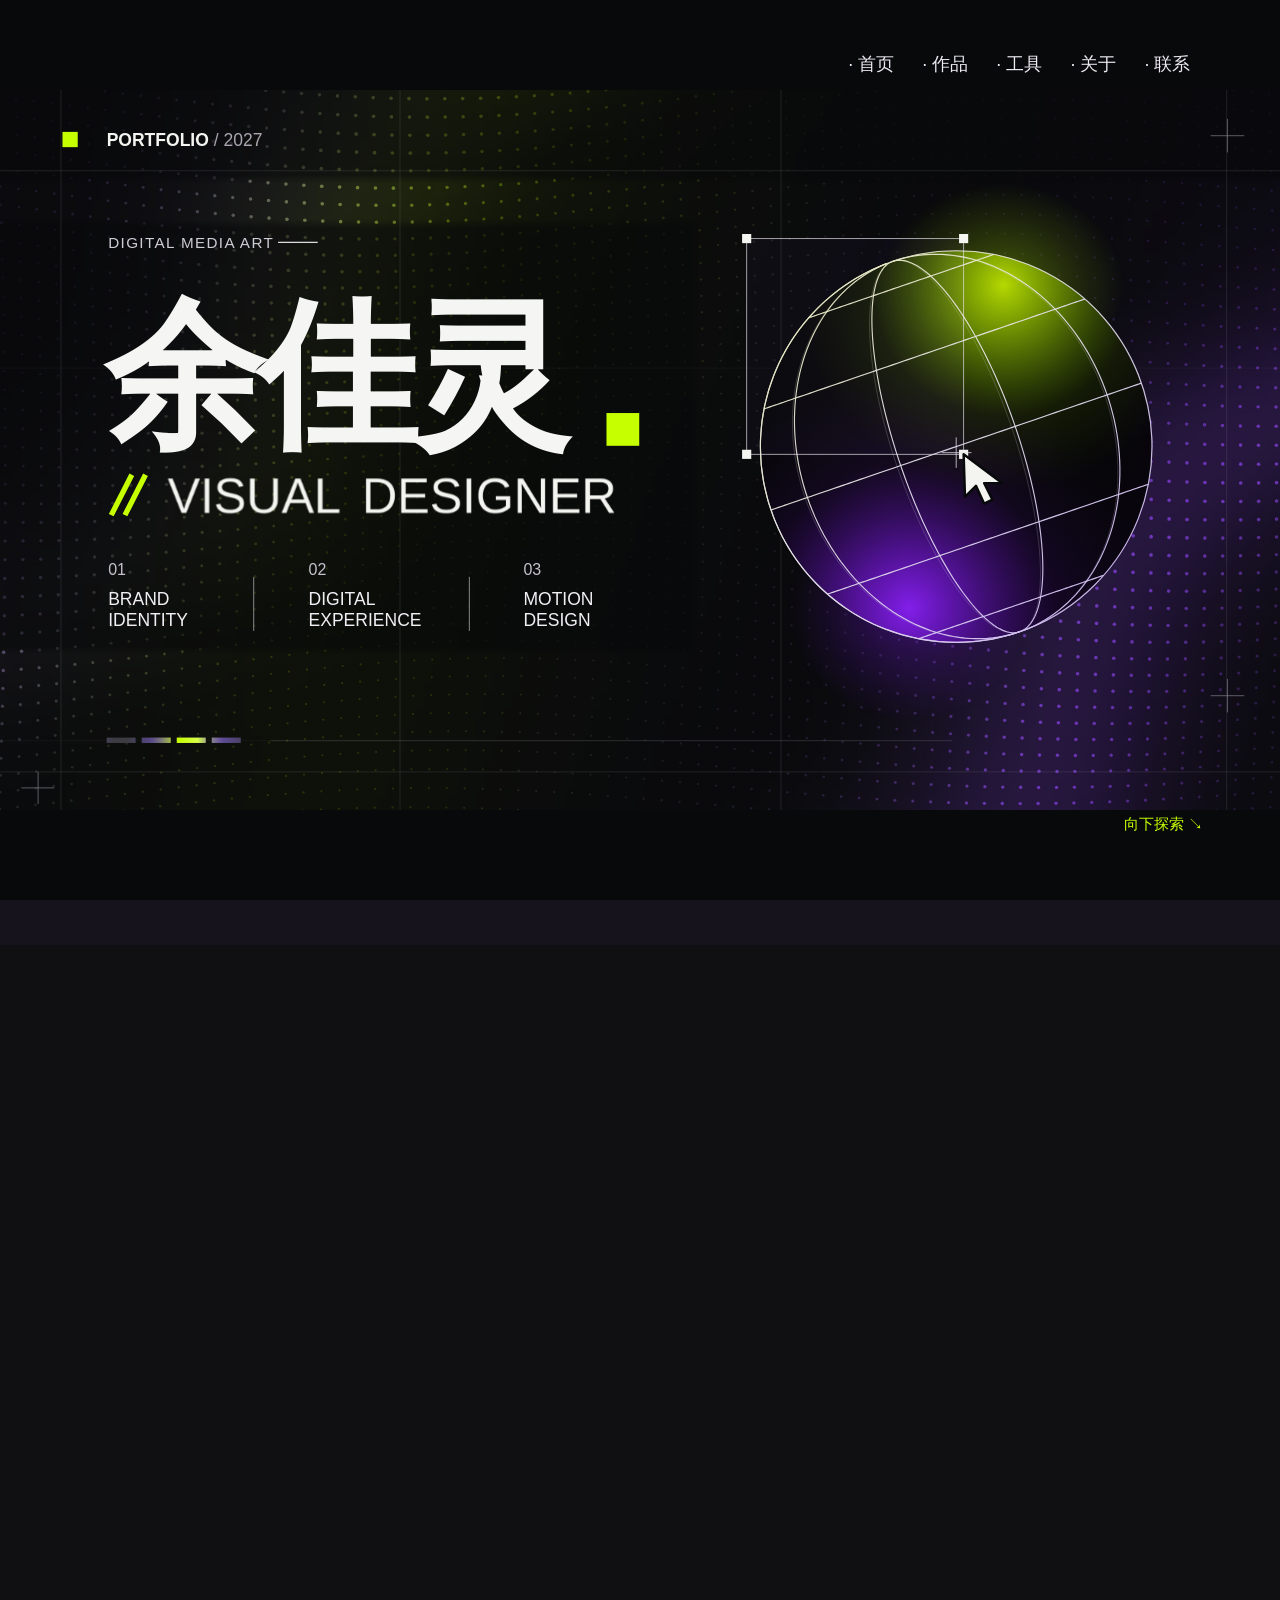
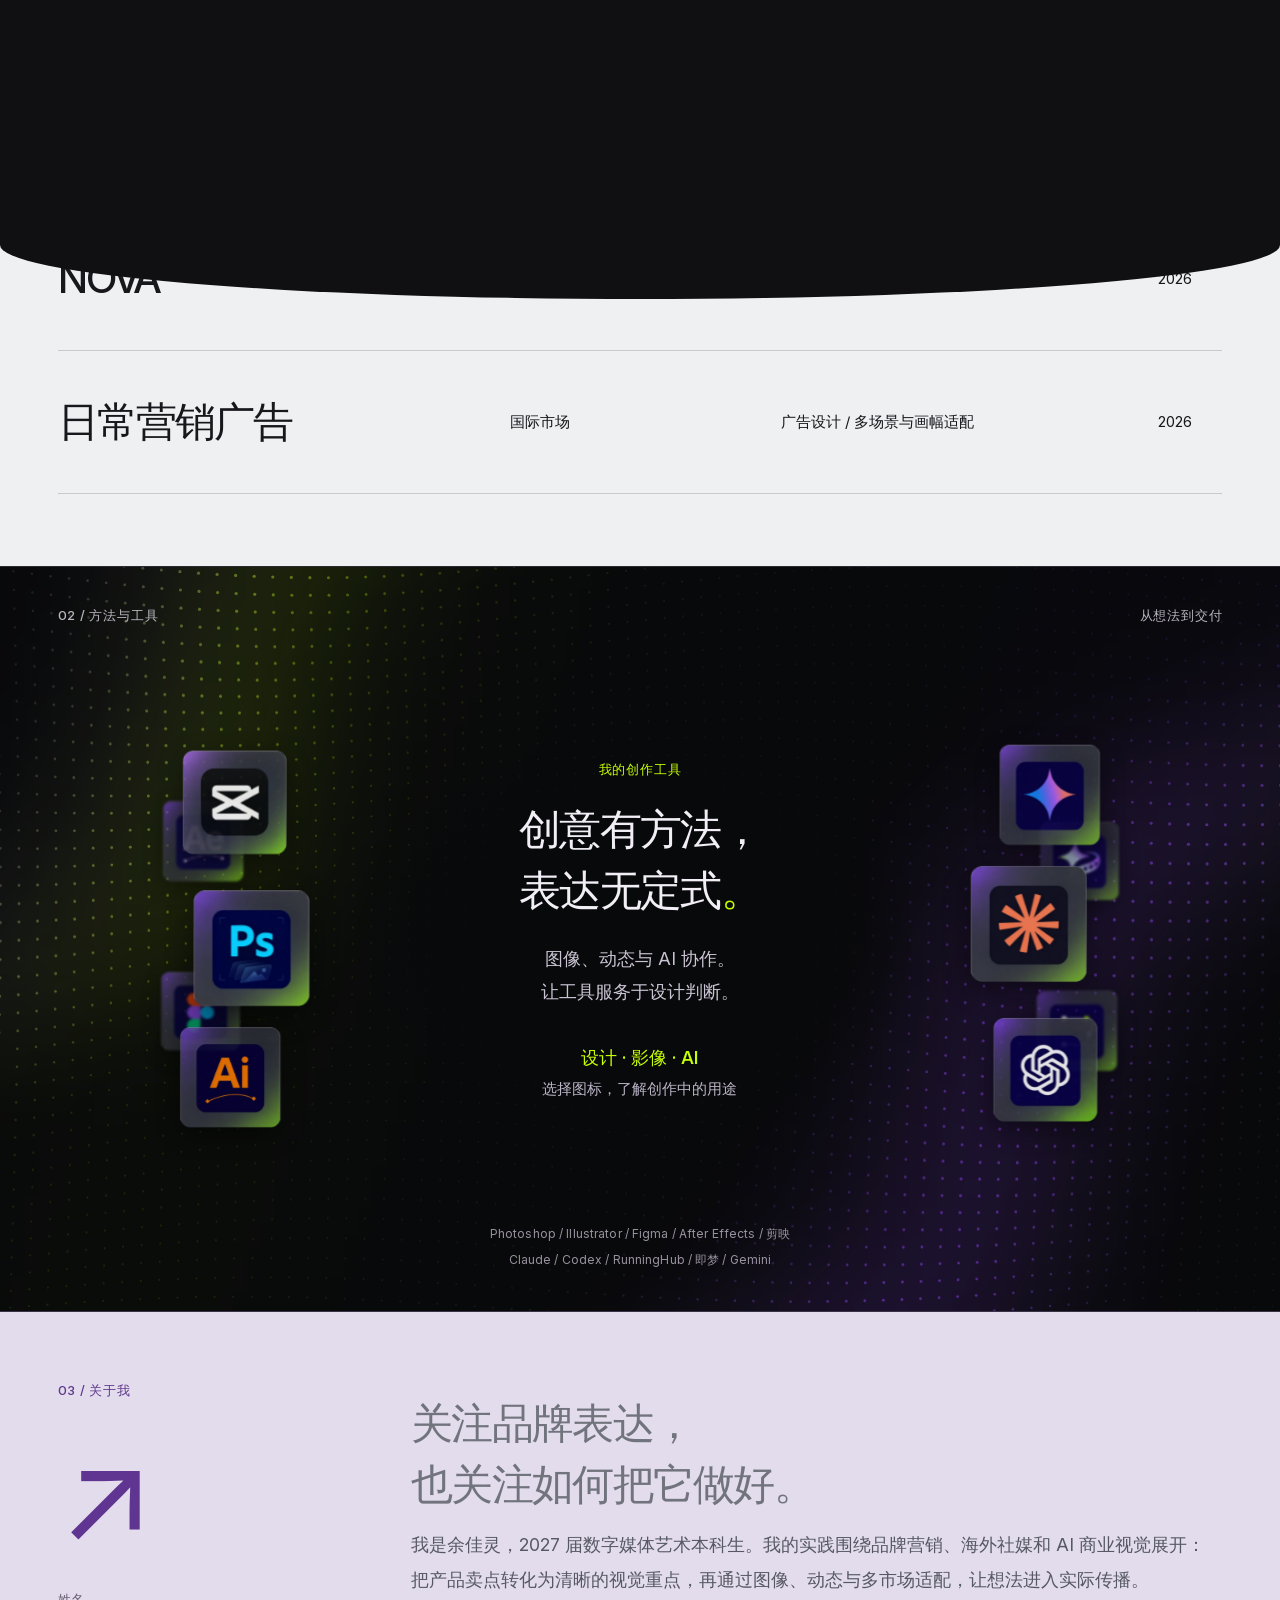
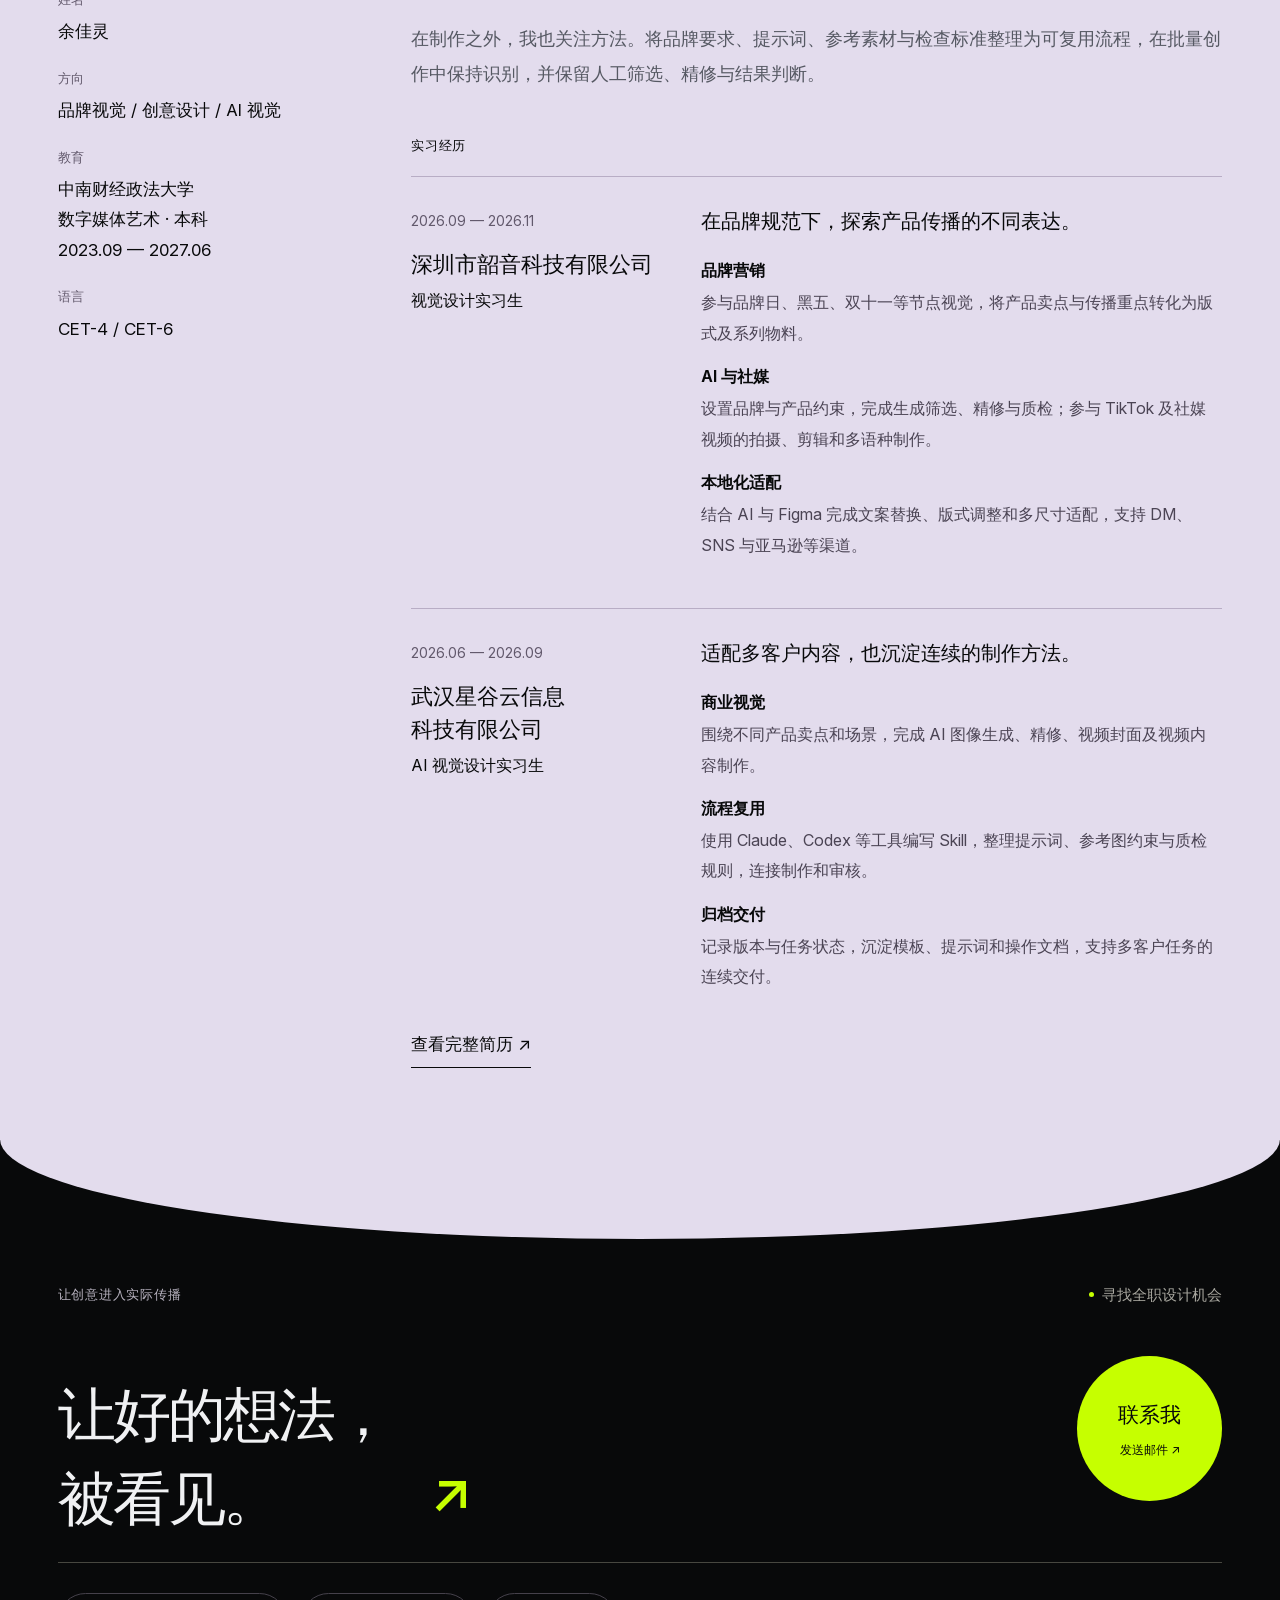
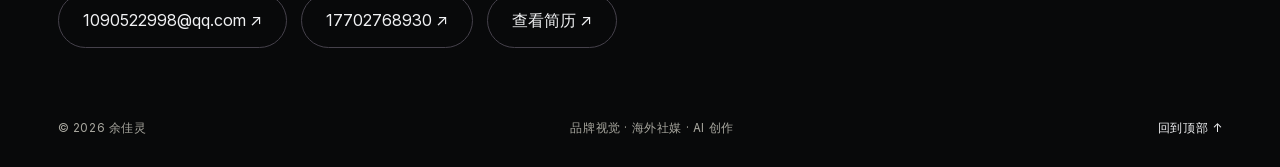
==== commit 0566bac3: "Publish redesigned portfolio with desktop work index and AI series" ====
--- a/index.html
+++ b/index.html
@@ -1,258 +1 @@
-<!doctype html>
-<html lang="zh-CN">
-  <head>
-    <meta charset="UTF-8" />
-    <meta name="viewport" content="width=device-width, initial-scale=1.0" />
-    <meta name="description" content="余佳灵｜AIGC 视觉设计与 AI 创意设计：多客户商业视觉、品牌设计与 Skill 制作流程。" />
-    <meta name="theme-color" content="#080a09" />
-    <meta name="color-scheme" content="dark" />
-    <meta property="og:type" content="website" />
-    <meta property="og:locale" content="zh_CN" />
-    <meta property="og:title" content="余佳灵｜AIGC 视觉设计作品集" />
-    <meta property="og:description" content="多客户商业视觉、品牌设计、AIGC 创作与 Skill 工作流。" />
-    <meta property="og:url" content="https://guu39464.github.io/" />
-    <meta property="og:image" content="https://guu39464.github.io/og-cover.png" />
-    <meta property="og:image:width" content="1200" />
-    <meta property="og:image:height" content="630" />
-    <meta name="twitter:card" content="summary_large_image" />
-    <meta name="twitter:image" content="https://guu39464.github.io/og-cover.png" />
-    <title>余佳灵｜AIGC 视觉设计与 AI 创意作品集</title>
-    <link rel="canonical" href="https://guu39464.github.io/" />
-    <link rel="icon" href="favicon.svg" type="image/svg+xml" />
-    <link rel="icon" href="favicon.ico" sizes="32x32" />
-    <link rel="apple-touch-icon" href="apple-touch-icon.png" />
-    <link rel="manifest" href="site.webmanifest" />
-    <link rel="stylesheet" href="base.css?v=20260921-2" />
-    <link rel="stylesheet" href="v3.css?v=20260921-2" />
-    <link rel="stylesheet" href="nova-inline.css?v=20260921-2" />
-    <link rel="stylesheet" href="aigc.css?v=20260921-2" />
-    <link rel="stylesheet" href="sticky-wall.css?v=20260921-2" />
-<link rel="stylesheet" href="mingko.css?v=20260921-2" />
-<link rel="stylesheet" href="resume-home.css?v=20260921-2" />
-  <link rel="stylesheet" href="portfolio-refinement.css?v=20260921-2" />
-  <link rel="stylesheet" href="reading-motion.css?v=20260921-2">
-<link rel="stylesheet" href="home-polish.css?v=20260921-2">
-<link rel="stylesheet" href="cursor.css?v=20260921-2">
-<link rel="stylesheet" href="video-project.css?v=20260921-2">
-</head>
-  <body>
-    <a class="skip-link" href="#main-content">跳到主要内容</a>
-    <div class="scroll-progress" aria-hidden="true"></div>
-
-    <header class="site-header video-header">
-      <a class="brand brand-video" href="#top" aria-label="回到首页"><span>余佳灵.</span></a>
-      <nav class="site-nav" aria-label="主导航"><a href="#about">关于</a><a href="#work">作品</a><a href="#aigc">实习 · AIGC</a><a href="#contact">联系</a></nav>
-      <div class="availability"><i></i> AVAILABLE — 2026</div>
-    </header>
-
-    <main id="main-content">
-      <div id="top" aria-hidden="true"></div>
-      <section class="video-hero" aria-label="项目混剪视频">
-        <div class="video-stage" data-video-stage>
-          <div class="video-fallback" aria-hidden="true">
-            <div class="film-layer film-layer-a"></div>
-            <div class="film-layer film-layer-b"></div>
-            <div class="film-layer film-layer-c"></div>
-          </div>
-          <video class="hero-video" muted loop playsinline preload="none" poster="assets/videos/showreel.jpg">
-            <source data-src="assets/videos/showreel.mp4" type="video/mp4" />
-          </video>
-          <div class="video-vignette" aria-hidden="true"></div>
-          <div class="video-grain" aria-hidden="true"></div>
-        </div>
-
-        <div class="hero-reel-meta hero-fade">
-          <span>中南财经政法大学</span>
-          <span>2023——2027</span>
-        </div>
-
-        <h1 class="hero-video-title hero-video-title-single" aria-label="个人作品集">
-          <span><i>个人作品集</i></span>
-        </h1>
-
-        <button type="button" class="hero-play-toggle" aria-label="播放首屏视频">播放 ▶</button><div class="hero-video-controls hero-fade">
-          <button type="button" data-sound-toggle aria-label="开启视频声音" disabled>SOUND OFF</button>
-          <span class="video-time"><b data-video-progress>00:00</b> / <span data-video-duration>01:40</span></span>
-        </div>
-        <p class="hero-video-status" data-hero-video-status aria-live="polite">点击播放完整混剪</p>
-
-        <a class="video-scroll hero-fade" href="#about"><span>SCROLL</span><i>↓</i></a>
-      </section>
-
-      <section class="profile" id="about">
-<div class="section-pad home-identity">
-<div class="home-section-label"><p class="eyebrow">01 — ABOUT</p><span>我是谁</span></div>
-<div class="home-identity-body"><div><p class="home-hello">你好，我是</p><h2>余佳灵</h2><p class="home-role">AIGC 视觉设计 / AI 创意设计</p></div><div class="home-bio"><p>中南财经政法大学 · 数字媒体艺术<br>2023.09—2027.06 · 全日制本科</p><p>有多客户商业视觉制作实习经验<br>2 周内到岗 · 可实习 3—6 个月</p><a href="mailto:1090522998@qq.com">1090522998@qq.com</a><span>17702768930</span></div></div></div>
-        <div class="career-panel section-pad resume-career">
-          <div class="toolkit-head"><p class="eyebrow">02 — EXPERIENCE</p><span>实习与设计实践</span></div>
-          <div class="resume-job"><div class="resume-job-meta"><span>2026.06—2026.09</span><h3>AI 视觉设计实习生</h3><p>武汉星谷云信息科技有限公司</p><a href="#aigc">查看实习项目 ↗</a></div><div class="resume-job-body"><h4>为出海客户制作多平台视觉内容。</h4><p>参与从需求拆解、视觉方向探索，到 AIGC 图像生成、精修与视频剪辑的制作流程，覆盖品牌、电商和社媒等场景。</p><dl><div><dt>设计执行</dt><dd>围绕产品卖点与使用场景制作营销图、视频封面及视频内容。</dd></div><div><dt>流程建设</dt><dd>使用 Claude、Codex 等工具编写和维护 Skill，整理提示词、参考图要求与检查标准。</dd></div><div><dt>协作交付</dt><dd>协同运营、市场、产品和设计团队，将需求转化为制作任务，并沉淀文档与培训材料。</dd></div></dl></div></div>
-          <div class="resume-other"><h3>相关实践</h3><div><span>2026.03—2026.06</span><h4>“丢糖同学”手作烘焙品牌</h4><p>独立品牌设计：从定位、视觉概念与 IP，到包装及宣传物料延展。</p></div><div><span>2024.03—2025.12</span><h4>中百芊爽校园店</h4><p>平面视觉设计：对接餐饮需求，完成菜单、海报、KT 板等 20+ 项设计任务。</p></div><div><span>2023.09—2025.12</span><h4>校园活动影像制作</h4><p>数字技术部：参与策划、拍摄、后期与现场技术保障，整理脚本和素材归档规范。</p></div></div>
-        </div>
-        <div class="toolkit-panel section-pad">
-          <div class="toolkit-head reveal"><p class="eyebrow">03 — TOOLKIT</p><span>INSTRUMENTS · SOFTWARE</span></div>
-          <div class="toolkit-grid">
-            <div class="tool-group reveal">
-              <h3>AI</h3>
-              <ul><li><strong>Codex</strong><em>Pro</em></li><li><strong>Claude</strong><em>Pro</em></li><li><strong>Gpt</strong><em>Pro</em></li><li><strong>即梦</strong><em>Exp.</em></li></ul>
-            </div>
-            <div class="tool-group reveal">
-              <h3>图像·视频</h3>
-              <ul><li><strong>Photoshop</strong><em>Pro</em></li><li><strong>Illustrator</strong><em>Pro</em></li><li><strong>Figma</strong><em>Exp.</em></li><li><strong>After effects</strong><em>Exp.</em></li></ul>
-            </div>
-          </div>
-        </div>
-      </section>
-
-      <section class="work section-pad" id="work">
-        <div class="section-heading reveal">
-          <p class="eyebrow">04 — SELECTED WORK</p>
-          <div class="work-heading-copy"><h2>精选项目</h2><p>从实习商业视觉到 NOVA 品牌概念，展示多客户制作与品牌系统设计。</p></div>
-        </div>
-        <div class="case-shortcuts"><a href="#ai-series">直接看客户系列 ↗</a><a href="#mingko-case">查看制作过程 ↗</a></div><div class="work-count reveal"><span>SELECTED CASES</span><strong>03 PROJECTS</strong></div>
-        <div class="project-grid">
-          <article class="project project-wide aigc-project" id="aigc" data-category="visual">
- <button class="project-toggle aigc-toggle" type="button" aria-expanded="false" aria-controls="aigc-expanded">
- <div class="project-media ai-scroll-cover"><div class="cover-ribbon" aria-hidden="true"><div class="cover-loop"><img src="assets/aigc/i040-sm.webp" alt="" loading="lazy" width="220" height="220"><img src="assets/aigc/i049-sm.webp" alt="" loading="lazy" width="220" height="220"><img src="assets/aigc/i064-sm.webp" alt="" loading="lazy" width="220" height="220"><img src="assets/aigc/i017-sm.webp" alt="" loading="lazy" width="220" height="220"><img src="assets/aigc/i008-sm.webp" alt="" loading="lazy" width="220" height="220"><img src="assets/aigc/i020-sm.webp" alt="" loading="lazy" width="220" height="220"><img src="assets/aigc/i031-sm.webp" alt="" loading="lazy" width="220" height="220"><img src="assets/aigc/i039-sm.webp" alt="" loading="lazy" width="220" height="220"><img src="assets/aigc/i065-sm.webp" alt="" loading="lazy" width="220" height="220"><img src="assets/aigc/i003-sm.webp" alt="" loading="lazy" width="220" height="220"><img src="assets/aigc/i044-sm.webp" alt="" loading="lazy" width="220" height="220"><img src="assets/aigc/i063-sm.webp" alt="" loading="lazy" width="220" height="220"><img src="assets/aigc/i040-sm.webp" alt="" loading="lazy" width="220" height="220"><img src="assets/aigc/i049-sm.webp" alt="" loading="lazy" width="220" height="220"><img src="assets/aigc/i064-sm.webp" alt="" loading="lazy" width="220" height="220"><img src="assets/aigc/i017-sm.webp" alt="" loading="lazy" width="220" height="220"><img src="assets/aigc/i008-sm.webp" alt="" loading="lazy" width="220" height="220"><img src="assets/aigc/i020-sm.webp" alt="" loading="lazy" width="220" height="220"><img src="assets/aigc/i031-sm.webp" alt="" loading="lazy" width="220" height="220"><img src="assets/aigc/i039-sm.webp" alt="" loading="lazy" width="220" height="220"><img src="assets/aigc/i065-sm.webp" alt="" loading="lazy" width="220" height="220"><img src="assets/aigc/i003-sm.webp" alt="" loading="lazy" width="220" height="220"><img src="assets/aigc/i044-sm.webp" alt="" loading="lazy" width="220" height="220"><img src="assets/aigc/i063-sm.webp" alt="" loading="lazy" width="220" height="220"></div></div><span class="ai-cover-index">01 / INTERNSHIP · AIGC</span><div class="cover-caption cover-kv"><h3 aria-label="多种品牌，各有章法。"><span class="kv-line"><span class="kv-light">多种</span><strong>品牌</strong><i>。</i></span><span class="kv-line kv-line-offset"><span class="kv-light">各有</span><strong>章法</strong><i>。</i></span></h3><p><span class="kv-rule" aria-hidden="true"></span>商业视觉设计与 AI 创作实践</p></div><span class="project-open">EXPAND CASE ↓</span></div>
- <div class="project-meta"><div><h3>商业视觉 / 多客户 AIGC 创作实践</h3><p>品牌一致性 · 多产品延展 · Skill 工作流</p></div><span>INTERNSHIP</span></div></button>
- <section class="ai-case" id="aigc-expanded" aria-label="商业视觉 AIGC 项目详情" hidden>
- <div class="wall-toolbar"><span>01 / VISUAL ARCHIVE</span><div><button type="button" data-wall-mode aria-pressed="false">平铺查看 70 张</button><button type="button" data-open-details>直接查看案例 ↗</button></div></div>
- <section class="sticky-wall" aria-label="全部完成设计图展示墙"><div class="wall-stage"><div class="wall-grid"><button class="wall-tile" type="button" data-ai-image="0" data-caption="_history_09_Welong2607-0710" aria-label="放大查看作品 1"><img src="assets/aigc/i000-sm.webp" alt="_history_09_Welong2607-0710" width="1080" height="1080" loading="lazy" decoding="async"><span>01 ↗</span></button><button class="wall-tile" type="button" data-ai-image="1" data-caption="_history_10_Welong2607-0709" aria-label="放大查看作品 2"><img src="assets/aigc/i001-sm.webp" alt="_history_10_Welong2607-0709" width="1080" height="1080" loading="lazy" decoding="async"><span>02 ↗</span></button><button class="wall-tile" type="button" data-ai-image="2" data-caption="04_履带吊融资灵活" aria-label="放大查看作品 3"><img src="assets/aigc/i002-sm.webp" alt="04_履带吊融资灵活" width="1080" height="1080" loading="lazy" decoding="async"><span>03 ↗</span></button><button class="wall-tile" type="button" data-ai-image="3" data-caption="05_旋挖钻机应用场景版" aria-label="放大查看作品 4"><img src="assets/aigc/i003-sm.webp" alt="05_旋挖钻机应用场景版" width="1080" height="1080" loading="lazy" decoding="async"><span>04 ↗</span></button><button class="wall-tile" type="button" data-ai-image="4" data-caption="06_CDM软基加固版" aria-label="放大查看作品 5"><img src="assets/aigc/i004-sm.webp" alt="06_CDM软基加固版" width="1080" height="1080" loading="lazy" decoding="async"><span>05 ↗</span></button><button class="wall-tile" type="button" data-ai-image="5" data-caption="07_品牌综合形象" aria-label="放大查看作品 6"><img src="assets/aigc/i005-sm.webp" alt="07_品牌综合形象" width="1080" height="1080" loading="lazy" decoding="async"><span>06 ↗</span></button><button class="wall-tile" type="button" data-ai-image="6" data-caption="11_PoweringEVShift - 副本" aria-label="放大查看作品 7"><img src="assets/aigc/i006-sm.webp" alt="11_PoweringEVShift - 副本" width="1080" height="1080" loading="lazy" decoding="async"><span>07 ↗</span></button><button class="wall-tile" type="button" data-ai-image="7" data-caption="12_套标机_SleeveLabelingMachine_v2" aria-label="放大查看作品 8"><img src="assets/aigc/i007-sm.webp" alt="12_套标机_SleeveLabelingMachine_v2" width="1080" height="1080" loading="lazy" decoding="async"><span>08 ↗</span></button><button class="wall-tile" type="button" data-ai-image="8" data-caption="13_PrecisionBalanced" aria-label="放大查看作品 9"><img src="assets/aigc/i008-sm.webp" alt="13_PrecisionBalanced" width="1080" height="1080" loading="lazy" decoding="async"><span>09 ↗</span></button><button class="wall-tile" type="button" data-ai-image="9" data-caption="14_VGTActuators" aria-label="放大查看作品 10"><img src="assets/aigc/i009-sm.webp" alt="14_VGTActuators" width="1080" height="1080" loading="lazy" decoding="async"><span>10 ↗</span></button><button class="wall-tile" type="button" data-ai-image="10" data-caption="15_BuiltForLongHaul" aria-label="放大查看作品 11"><img src="assets/aigc/i010-sm.webp" alt="15_BuiltForLongHaul" width="1080" height="1080" loading="lazy" decoding="async"><span>11 ↗</span></button><button class="wall-tile" type="button" data-ai-image="11" data-caption="18_CF252HP机器加面料展示" aria-label="放大查看作品 12"><img src="assets/aigc/i011-sm.webp" alt="18_CF252HP机器加面料展示" width="1080" height="1080" loading="lazy" decoding="async"><span>12 ↗</span></button><button class="wall-tile" type="button" data-ai-image="12" data-caption="大庄2607-1101" aria-label="放大查看作品 13"><img src="assets/aigc/i012-sm.webp" alt="大庄2607-1101" width="1080" height="1080" loading="lazy" decoding="async"><span>13 ↗</span></button><button class="wall-tile" type="button" data-ai-image="13" data-caption="集硕2607-0706" aria-label="放大查看作品 14"><img src="assets/aigc/i013-sm.webp" alt="集硕2607-0706" width="1080" height="1080" loading="lazy" decoding="async"><span>14 ↗</span></button><button class="wall-tile" type="button" data-ai-image="14" data-caption="锦远2607-0703" aria-label="放大查看作品 15"><img src="assets/aigc/i014-sm.webp" alt="锦远2607-0703" width="1080" height="1080" loading="lazy" decoding="async"><span>15 ↗</span></button><button class="wall-tile" type="button" data-ai-image="15" data-caption="锦远2607-0704" aria-label="放大查看作品 16"><img src="assets/aigc/i015-sm.webp" alt="锦远2607-0704" width="1080" height="1080" loading="lazy" decoding="async"><span>16 ↗</span></button><button class="wall-tile" type="button" data-ai-image="16" data-caption="卡斯图2607-0701" aria-label="放大查看作品 17"><img src="assets/aigc/i016-sm.webp" alt="卡斯图2607-0701" width="1080" height="1080" loading="lazy" decoding="async"><span>17 ↗</span></button><button class="wall-tile" type="button" data-ai-image="17" data-caption="翎风2608-0803" aria-label="放大查看作品 18"><img src="assets/aigc/i017-sm.webp" alt="翎风2608-0803" width="1080" height="1080" loading="lazy" decoding="async"><span>18 ↗</span></button><button class="wall-tile" type="button" data-ai-image="18" data-caption="隆盛动力2607-0301" aria-label="放大查看作品 19"><img src="assets/aigc/i018-sm.webp" alt="隆盛动力2607-0301" width="1080" height="1080" loading="lazy" decoding="async"><span>19 ↗</span></button><button class="wall-tile" type="button" data-ai-image="19" data-caption="明克2608-0824" aria-label="放大查看作品 20"><img src="assets/aigc/i019-sm.webp" alt="明克2608-0824" width="1080" height="1080" loading="lazy" decoding="async"><span>20 ↗</span></button><button class="wall-tile" type="button" data-ai-image="20" data-caption="明克割草机2607-0102" aria-label="放大查看作品 21"><img src="assets/aigc/i020-sm.webp" alt="明克割草机2607-0102" width="1080" height="1080" loading="lazy" decoding="async"><span>21 ↗</span></button><button class="wall-tile" type="button" data-ai-image="21" data-caption="明克割草机2607-0103" aria-label="放大查看作品 22"><img src="assets/aigc/i021-sm.webp" alt="明克割草机2607-0103" width="1080" height="1080" loading="lazy" decoding="async"><span>22 ↗</span></button><button class="wall-tile" type="button" data-ai-image="22" data-caption="明克割草机2607-0104" aria-label="放大查看作品 23"><img src="assets/aigc/i022-sm.webp" alt="明克割草机2607-0104" width="1080" height="1080" loading="lazy" decoding="async"><span>23 ↗</span></button><button class="wall-tile" type="button" data-ai-image="23" data-caption="明克球车2607-0103" aria-label="放大查看作品 24"><img src="assets/aigc/i023-sm.webp" alt="明克球车2607-0103" width="1080" height="1080" loading="lazy" decoding="async"><span>24 ↗</span></button><button class="wall-tile" type="button" data-ai-image="24" data-caption="_history_16_大庄2608-0801" aria-label="放大查看作品 25"><img src="assets/aigc/i024-sm.webp" alt="_history_16_大庄2608-0801" width="1080" height="1350" loading="lazy" decoding="async"><span>25 ↗</span></button><button class="wall-tile" type="button" data-ai-image="25" data-caption="_history_3_松川2607-0103" aria-label="放大查看作品 26"><img src="assets/aigc/i025-sm.webp" alt="_history_3_松川2607-0103" width="1080" height="1080" loading="lazy" decoding="async"><span>26 ↗</span></button><button class="wall-tile" type="button" data-ai-image="26" data-caption="_history_4_松川2607-0104" aria-label="放大查看作品 27"><img src="assets/aigc/i026-sm.webp" alt="_history_4_松川2607-0104" width="1080" height="1080" loading="lazy" decoding="async"><span>27 ↗</span></button><button class="wall-tile" type="button" data-ai-image="27" data-caption="0" aria-label="放大查看作品 28"><img src="assets/aigc/i027-sm.webp" alt="0" width="1080" height="1080" loading="lazy" decoding="async"><span>28 ↗</span></button><button class="wall-tile" type="button" data-ai-image="28" data-caption="1" aria-label="放大查看作品 29"><img src="assets/aigc/i028-sm.webp" alt="1" width="1080" height="1350" loading="lazy" decoding="async"><span>29 ↗</span></button><button class="wall-tile" type="button" data-ai-image="29" data-caption="13_不干胶贴标机_StickerLabelingMachine" aria-label="放大查看作品 30"><img src="assets/aigc/i029-sm.webp" alt="13_不干胶贴标机_StickerLabelingMachine" width="1080" height="1080" loading="lazy" decoding="async"><span>30 ↗</span></button><button class="wall-tile" type="button" data-ai-image="30" data-caption="14_加仑桶装水灌装机_GallonWaterFillingMachine" aria-label="放大查看作品 31"><img src="assets/aigc/i030-sm.webp" alt="14_加仑桶装水灌装机_GallonWaterFillingMachine" width="1080" height="1080" loading="lazy" decoding="async"><span>31 ↗</span></button><button class="wall-tile" type="button" data-ai-image="31" data-caption="3" aria-label="放大查看作品 32"><img src="assets/aigc/i031-sm.webp" alt="3" width="1080" height="1080" loading="lazy" decoding="async"><span>32 ↗</span></button><button class="wall-tile" type="button" data-ai-image="32" data-caption="4" aria-label="放大查看作品 33"><img src="assets/aigc/i032-sm.webp" alt="4" width="1080" height="1080" loading="lazy" decoding="async"><span>33 ↗</span></button><button class="wall-tile" type="button" data-ai-image="33" data-caption="7月27日柯翰-封面" aria-label="放大查看作品 34"><img src="assets/aigc/i033-sm.webp" alt="7月27日柯翰-封面" width="1080" height="1920" loading="lazy" decoding="async"><span>34 ↗</span></button><button class="wall-tile" type="button" data-ai-image="34" data-caption="7月2日大庄wan-封面" aria-label="放大查看作品 35"><img src="assets/aigc/i034-sm.webp" alt="7月2日大庄wan-封面" width="720" height="1280" loading="lazy" decoding="async"><span>35 ↗</span></button><button class="wall-tile" type="button" data-ai-image="35" data-caption="84c9db43-af6f-47a1-86d0-554697cab476-封面" aria-label="放大查看作品 36"><img src="assets/aigc/i035-sm.webp" alt="84c9db43-af6f-47a1-86d0-554697cab476-封面" width="1080" height="1920" loading="lazy" decoding="async"><span>36 ↗</span></button><button class="wall-tile" type="button" data-ai-image="36" data-caption="大庄__9x16" aria-label="放大查看作品 37"><img src="assets/aigc/i036-sm.webp" alt="大庄__9x16" width="1080" height="1920" loading="lazy" decoding="async"><span>37 ↗</span></button><button class="wall-tile" type="button" data-ai-image="37" data-caption="大庄_1_9x16" aria-label="放大查看作品 38"><img src="assets/aigc/i037-sm.webp" alt="大庄_1_9x16" width="1080" height="1920" loading="lazy" decoding="async"><span>38 ↗</span></button><button class="wall-tile" type="button" data-ai-image="38" data-caption="大庄_虎乳芝_视频封面_9x16" aria-label="放大查看作品 39"><img src="assets/aigc/i038-sm.webp" alt="大庄_虎乳芝_视频封面_9x16" width="1080" height="1920" loading="lazy" decoding="async"><span>39 ↗</span></button><button class="wall-tile" type="button" data-ai-image="39" data-caption="大庄_姬松茸_封面_9x16" aria-label="放大查看作品 40"><img src="assets/aigc/i039-sm.webp" alt="大庄_姬松茸_封面_9x16" width="1080" height="1920" loading="lazy" decoding="async"><span>40 ↗</span></button><button class="wall-tile" type="button" data-ai-image="40" data-caption="大庄_松花粉_视频封面_9x16" aria-label="放大查看作品 41"><img src="assets/aigc/i040-sm.webp" alt="大庄_松花粉_视频封面_9x16" width="1080" height="1920" loading="lazy" decoding="async"><span>41 ↗</span></button><button class="wall-tile" type="button" data-ai-image="41" data-caption="耕机2608-0803" aria-label="放大查看作品 42"><img src="assets/aigc/i041-sm.webp" alt="耕机2608-0803" width="1080" height="1080" loading="lazy" decoding="async"><span>42 ↗</span></button><button class="wall-tile" type="button" data-ai-image="42" data-caption="卡斯图2608-0801" aria-label="放大查看作品 43"><img src="assets/aigc/i042-sm.webp" alt="卡斯图2608-0801" width="1080" height="1080" loading="lazy" decoding="async"><span>43 ↗</span></button><button class="wall-tile" type="button" data-ai-image="43" data-caption="卡斯图2608-0802" aria-label="放大查看作品 44"><img src="assets/aigc/i043-sm.webp" alt="卡斯图2608-0802" width="1080" height="1080" loading="lazy" decoding="async"><span>44 ↗</span></button><button class="wall-tile" type="button" data-ai-image="44" data-caption="卡斯图2608-0803" aria-label="放大查看作品 45"><img src="assets/aigc/i044-sm.webp" alt="卡斯图2608-0803" width="1080" height="1080" loading="lazy" decoding="async"><span>45 ↗</span></button><button class="wall-tile" type="button" data-ai-image="45" data-caption="卡斯图2608-0804" aria-label="放大查看作品 46"><img src="assets/aigc/i045-sm.webp" alt="卡斯图2608-0804" width="1080" height="1080" loading="lazy" decoding="async"><span>46 ↗</span></button><button class="wall-tile" type="button" data-ai-image="46" data-caption="首垣2608-0101-V2" aria-label="放大查看作品 47"><img src="assets/aigc/i046-sm.webp" alt="首垣2608-0101-V2" width="1080" height="1080" loading="lazy" decoding="async"><span>47 ↗</span></button><button class="wall-tile" type="button" data-ai-image="47" data-caption="首垣2608-0102" aria-label="放大查看作品 48"><img src="assets/aigc/i047-sm.webp" alt="首垣2608-0102" width="1080" height="1080" loading="lazy" decoding="async"><span>48 ↗</span></button><button class="wall-tile" type="button" data-ai-image="48" data-caption="雪人2608-0803" aria-label="放大查看作品 49"><img src="assets/aigc/i048-sm.webp" alt="雪人2608-0803" width="1080" height="1080" loading="lazy" decoding="async"><span>49 ↗</span></button><button class="wall-tile" type="button" data-ai-image="49" data-caption="ESAB2608-0804-V2" aria-label="放大查看作品 50"><img src="assets/aigc/i049-sm.webp" alt="ESAB2608-0804-V2" width="1080" height="1080" loading="lazy" decoding="async"><span>50 ↗</span></button><button class="wall-tile" type="button" data-ai-image="50" data-caption="ESAB2608-0804" aria-label="放大查看作品 51"><img src="assets/aigc/i050-sm.webp" alt="ESAB2608-0804" width="1080" height="1080" loading="lazy" decoding="async"><span>51 ↗</span></button><button class="wall-tile" type="button" data-ai-image="51" data-caption="final_post01_1080" aria-label="放大查看作品 52"><img src="assets/aigc/i051-sm.webp" alt="final_post01_1080" width="1080" height="1080" loading="lazy" decoding="async"><span>52 ↗</span></button><button class="wall-tile" type="button" data-ai-image="52" data-caption="final_r12_1080" aria-label="放大查看作品 53"><img src="assets/aigc/i052-sm.webp" alt="final_r12_1080" width="1080" height="1080" loading="lazy" decoding="async"><span>53 ↗</span></button><button class="wall-tile" type="button" data-ai-image="53" data-caption="final_task1_1080" aria-label="放大查看作品 54"><img src="assets/aigc/i053-sm.webp" alt="final_task1_1080" width="1080" height="1080" loading="lazy" decoding="async"><span>54 ↗</span></button><button class="wall-tile" type="button" data-ai-image="54" data-caption="final_task2_1080" aria-label="放大查看作品 55"><img src="assets/aigc/i054-sm.webp" alt="final_task2_1080" width="1080" height="1080" loading="lazy" decoding="async"><span>55 ↗</span></button><button class="wall-tile" type="button" data-ai-image="55" data-caption="final_task4_1080" aria-label="放大查看作品 56"><img src="assets/aigc/i055-sm.webp" alt="final_task4_1080" width="1080" height="1080" loading="lazy" decoding="async"><span>56 ↗</span></button><button class="wall-tile" type="button" data-ai-image="56" data-caption="GKZG2607-2802" aria-label="放大查看作品 57"><img src="assets/aigc/i056-sm.webp" alt="GKZG2607-2802" width="1080" height="1080" loading="lazy" decoding="async"><span>57 ↗</span></button><button class="wall-tile" type="button" data-ai-image="57" data-caption="GKZG2607-2803" aria-label="放大查看作品 58"><img src="assets/aigc/i057-sm.webp" alt="GKZG2607-2803" width="1080" height="1080" loading="lazy" decoding="async"><span>58 ↗</span></button><button class="wall-tile" type="button" data-ai-image="58" data-caption="gptimage_R11_v4c_t1" aria-label="放大查看作品 59"><img src="assets/aigc/i058-sm.webp" alt="gptimage_R11_v4c_t1" width="1254" height="1254" loading="lazy" decoding="async"><span>59 ↗</span></button><button class="wall-tile" type="button" data-ai-image="59" data-caption="gptimage_r28_v1" aria-label="放大查看作品 60"><img src="assets/aigc/i059-sm.webp" alt="gptimage_r28_v1" width="1536" height="1024" loading="lazy" decoding="async"><span>60 ↗</span></button><button class="wall-tile" type="button" data-ai-image="60" data-caption="KST2607-0101" aria-label="放大查看作品 61"><img src="assets/aigc/i060-sm.webp" alt="KST2607-0101" width="1080" height="1080" loading="lazy" decoding="async"><span>61 ↗</span></button><button class="wall-tile" type="button" data-ai-image="61" data-caption="Record13_便携充电盒美标32A" aria-label="放大查看作品 62"><img src="assets/aigc/i061-sm.webp" alt="Record13_便携充电盒美标32A" width="1254" height="1254" loading="lazy" decoding="async"><span>62 ↗</span></button><button class="wall-tile" type="button" data-ai-image="62" data-caption="Record16_Peanut-Butter-Filling-Line-V3" aria-label="放大查看作品 63"><img src="assets/aigc/i062-sm.webp" alt="Record16_Peanut-Butter-Filling-Line-V3" width="1080" height="1080" loading="lazy" decoding="async"><span>63 ↗</span></button><button class="wall-tile" type="button" data-ai-image="63" data-caption="Record27_KAYAK皮划艇" aria-label="放大查看作品 64"><img src="assets/aigc/i063-sm.webp" alt="Record27_KAYAK皮划艇" width="1080" height="1080" loading="lazy" decoding="async"><span>64 ↗</span></button><button class="wall-tile" type="button" data-ai-image="64" data-caption="Sunland_2026-07-03_post4_CoolmaxSweatHide_v1_1024x1024" aria-label="放大查看作品 65"><img src="assets/aigc/i064-sm.webp" alt="Sunland_2026-07-03_post4_CoolmaxSweatHide_v1_1024x1024" width="1254" height="1254" loading="lazy" decoding="async"><span>65 ↗</span></button><button class="wall-tile" type="button" data-ai-image="65" data-caption="Sunland_2026-07-10_post6_SoronaWoolPolo_v1_1024x1024" aria-label="放大查看作品 66"><img src="assets/aigc/i065-sm.webp" alt="Sunland_2026-07-10_post6_SoronaWoolPolo_v1_1024x1024" width="1080" height="1080" loading="lazy" decoding="async"><span>66 ↗</span></button><button class="wall-tile" type="button" data-ai-image="66" data-caption="Sunland_2026-07-17_post8_FC149OneWayWick_v5_1024x1024" aria-label="放大查看作品 67"><img src="assets/aigc/i066-sm.webp" alt="Sunland_2026-07-17_post8_FC149OneWayWick_v5_1024x1024" width="1254" height="1254" loading="lazy" decoding="async"><span>67 ↗</span></button><button class="wall-tile" type="button" data-ai-image="67" data-caption="Sunland2608-0814" aria-label="放大查看作品 68"><img src="assets/aigc/i067-sm.webp" alt="Sunland2608-0814" width="1080" height="1080" loading="lazy" decoding="async"><span>68 ↗</span></button><button class="wall-tile" type="button" data-ai-image="68" data-caption="Welong2608-1101" aria-label="放大查看作品 69"><img src="assets/aigc/i068-sm.webp" alt="Welong2608-1101" width="1080" height="1080" loading="lazy" decoding="async"><span>69 ↗</span></button><button class="wall-tile" type="button" data-ai-image="69" data-caption="Welong2608-1102" aria-label="放大查看作品 70"><img src="assets/aigc/i069-sm.webp" alt="Welong2608-1102" width="1080" height="1080" loading="lazy" decoding="async"><span>70 ↗</span></button></div><div class="wall-center"><span>商业视觉设计 · 实习成果</span><button type="button" data-open-details aria-expanded="false" aria-controls="aigc-details"><h2 id="aigc-title">多客户，多产品。<br><em>各有章法。</em></h2><span class="wall-enter">展开项目详解 ↗</span></button><p>6 组客户系列 / 2 组真实过程 / Skill 工作流</p></div><div class="wall-bottom"><span>70 张完成图 · 含不同版本，已去除重复文件</span><span class="wall-hint">向下滚动，展开作品墙 ↓</span><i></i></div></div></section>
- <div id="aigc-details" hidden><header class="ai-detail-intro ai-inset"><span class="ai-kicker">FROM VISUALS TO SYSTEMS</span><h2>适配不同客户，<br>保持各自的品牌识别。</h2><p>实习中，我为多个行业客户制作营销图与视频封面：根据产品卖点选择场景和信息层级，再将重复的制作要求整理为 Skill。以下分别展示系列适配、版本判断与工作流程。</p></header><nav class="ai-chapters" aria-label="实习案例章节"><a href="#ai-series" class="is-current">01 / 系列与适配</a><a href="#ai-process">02 / 过程与判断</a><a href="#ai-workflow">03 / 批量与方法</a></nav>
- <section class="ai-series ai-inset" id="ai-series" aria-labelledby="ai-series-title">
-  <div class="ai-section-head"><p class="ai-kicker">01 / ONE CLIENT, MANY EXPRESSIONS</p><h3 id="ai-series-title">换一个产品，<br>延续同一种识别。</h3><p>选择客户，比较同一系列中保留的色彩、字体与信息层级，以及随产品变化的场景和构图。</p></div>
-  <div class="ai-brand-tabs" role="tablist" aria-label="选择客户系列"><button type="button" role="tab" id="ai-tab-nowoherb" aria-controls="ai-series-panel" aria-selected="true" tabindex="0" data-brand="nowoherb" style="--brand-accent:#c7c6a3"><span>01</span>Nowoherb<small>植物原料</small></button><button type="button" role="tab" id="ai-tab-esab" aria-controls="ai-series-panel" aria-selected="false" tabindex="-1" data-brand="esab" style="--brand-accent:#f5d832"><span>02</span>ESAB<small>焊接设备</small></button><button type="button" role="tab" id="ai-tab-ecovance" aria-controls="ai-series-panel" aria-selected="false" tabindex="-1" data-brand="ecovance" style="--brand-accent:#7f9b85"><span>03</span>Ecovance<small>针织帽饰</small></button><button type="button" role="tab" id="ai-tab-sunland" aria-controls="ai-series-panel" aria-selected="false" tabindex="-1" data-brand="sunland" style="--brand-accent:#91bcca"><span>04</span>Sunland<small>功能面料</small></button><button type="button" role="tab" id="ai-tab-pai" aria-controls="ai-series-panel" aria-selected="false" tabindex="-1" data-brand="pai" style="--brand-accent:#9cb9cc"><span>05</span>PAI<small>电动出行</small></button><button type="button" role="tab" id="ai-tab-syuan" aria-controls="ai-series-panel" aria-selected="false" tabindex="-1" data-brand="syuan" style="--brand-accent:#aed65e"><span>06</span>SYUAN<small>汽车零部件</small></button></div>
-  <div id="ai-series-panel" class="ai-series-panel" role="tabpanel" aria-labelledby="ai-tab-nowoherb" tabindex="0"><div class="ai-series-copy"><span class="ai-kicker">植物原料 / SERIES</span><h4>以原料差异，组织同系列封面。</h4><p>植物原料外观不同，封面需要让人辨认原料与粉末的关系。以自然环境承托主体，再用相近的标题与品牌区域连接系列。</p><dl><div><dt>保持统一</dt><dd>深绿与金色 / 衬线标题 / 原料与粉末组合</dd></div><div><dt>按需变化</dt><dd>原料形态 / 生长环境 / 光线与构图</dd></div></dl></div><div class="ai-series-art is-portrait"><figure class="ai-art "><button type="button" data-ai-image="38" data-caption="虎乳芝 · 雨林语境" aria-label="放大查看：虎乳芝 · 雨林语境"><img class="" src="assets/aigc/i038.webp" srcset="assets/aigc/i038-sm.webp 540w, assets/aigc/i038.webp 1080w" sizes="(max-width:680px) 90vw, 32vw" alt="虎乳芝 · 雨林语境" loading="lazy" decoding="async" / width="1080" height="1920"><span class="ai-zoom">查看大图 ↗</span></button><figcaption>虎乳芝 · 雨林语境</figcaption></figure><figure class="ai-art "><button type="button" data-ai-image="39" data-caption="姬松茸 · 自然原料" aria-label="放大查看：姬松茸 · 自然原料"><img class="" src="assets/aigc/i039.webp" srcset="assets/aigc/i039-sm.webp 540w, assets/aigc/i039.webp 1080w" sizes="(max-width:680px) 90vw, 32vw" alt="姬松茸 · 自然原料" loading="lazy" decoding="async" / width="1080" height="1920"><span class="ai-zoom">查看大图 ↗</span></button><figcaption>姬松茸 · 自然原料</figcaption></figure><figure class="ai-art "><button type="button" data-ai-image="40" data-caption="松花粉 · 林间光线" aria-label="放大查看：松花粉 · 林间光线"><img class="" src="assets/aigc/i040.webp" srcset="assets/aigc/i040-sm.webp 540w, assets/aigc/i040.webp 1080w" sizes="(max-width:680px) 90vw, 32vw" alt="松花粉 · 林间光线" loading="lazy" decoding="async" / width="1080" height="1920"><span class="ai-zoom">查看大图 ↗</span></button><figcaption>松花粉 · 林间光线</figcaption></figure></div></div>
-  <p class="ai-small-note">精选成图用于呈现品牌延续与产品适配；画面中的产品、参数与品牌标识属于对应客户。</p>
- </section>
- <section class="ai-process ai-inset" id="ai-process" aria-labelledby="ai-process-title">
-  <div class="ai-section-head"><p class="ai-kicker">02 / DECISIONS BEHIND THE IMAGE</p><h3 id="ai-process-title">从素材到成图，<br>检查每一步视觉变化。</h3><p>JINGYI 展示产品与场景的组合关系；Nowoherb 展示同一主题的版本变化，分别观察空间衔接与信息层级。</p></div>
-  <article class="ai-process-story"><div class="ai-story-heading"><span class="ai-story-num">A.</span><div><h4>从产品素材，到完整场景</h4><p>JINGYI / 冻干机营销视觉</p></div></div>
-   <div class="ai-process-grid"><figure class="ai-art "><button type="button" data-ai-image="105" data-caption="01 / 产品净图" aria-label="放大查看：01 / 产品净图"><img class="" src="assets/aigc/i105.webp" srcset="assets/aigc/i105-sm.webp 540w, assets/aigc/i105.webp 625w" sizes="(max-width:680px) 90vw, 32vw" alt="01 / 产品净图" loading="lazy" decoding="async" / width="625" height="564"><span class="ai-zoom">查看大图 ↗</span></button><figcaption>01 / 产品净图</figcaption></figure><figure class="ai-art "><button type="button" data-ai-image="133" data-caption="02 / 实验室场景" aria-label="放大查看：02 / 实验室场景"><img class="" src="assets/aigc/i133.webp" srcset="assets/aigc/i133-sm.webp 540w, assets/aigc/i133.webp 1536w" sizes="(max-width:680px) 90vw, 32vw" alt="02 / 实验室场景" loading="lazy" decoding="async" / width="1536" height="1024"><span class="ai-zoom">查看大图 ↗</span></button><figcaption>02 / 实验室场景</figcaption></figure><figure class="ai-art "><button type="button" data-ai-image="117" data-caption="03 / 场景成图" aria-label="放大查看：03 / 场景成图"><img class="" src="assets/aigc/i117.webp" srcset="assets/aigc/i117-sm.webp 540w, assets/aigc/i117.webp 1536w" sizes="(max-width:680px) 90vw, 32vw" alt="03 / 场景成图" loading="lazy" decoding="async" / width="1536" height="1024"><span class="ai-zoom">查看大图 ↗</span></button><figcaption>03 / 场景成图</figcaption></figure></div>
-   <div class="ai-decision-line"><strong>判断重点</strong><p>让产品进入使用场景，同时保持清晰可辨的主体。对照素材与成图，重点检查结构与角度、透视和接地关系，以及文字是否遮挡设备。</p><span>素材准备 → 场景适配 → 成图检查</span></div>
-  </article>
-  <article class="ai-process-story ai-version-story"><div class="ai-story-heading"><span class="ai-story-num">B.</span><div><h4>从产品组合，到品牌化封面</h4><p>Nowoherb / 同一主题的版本探索</p></div></div>
-   <div class="ai-version-layout"><div class="ai-version-copy"><p>围绕同一原料主题，对比背景、标题和品牌区域的处理，观察它们如何改变阅读顺序。</p><div class="ai-version-buttons" role="group" aria-label="切换封面版本"><button type="button" class="is-active" aria-pressed="true" data-version="0">01 <span>原始封面</span></button><button type="button" aria-pressed="false" data-version="1">02 <span>场景版本</span></button><button type="button" aria-pressed="false" data-version="2">03 <span>品牌区域完善</span></button></div><p id="ai-version-description" aria-live="polite">灰色背景呈现产品组合，文字与原料关系直接；作为后续视觉探索的起点。</p><p class="ai-small-note">展示留存版本的视觉变化。</p></div><div class="ai-version-stage"><div class="ai-version-slide" data-slide="0" ><figure class="ai-art "><button type="button" data-ai-image="90" data-caption="原始封面" aria-label="放大查看：原始封面"><img class="" src="assets/aigc/i090.webp" srcset="assets/aigc/i090-sm.webp 540w, assets/aigc/i090.webp 1080w" sizes="(max-width:680px) 90vw, 32vw" alt="原始封面" loading="lazy" decoding="async" / width="1080" height="1906"><span class="ai-zoom">查看大图 ↗</span></button><figcaption>原始封面</figcaption></figure></div><div class="ai-version-slide" data-slide="1" hidden><figure class="ai-art "><button type="button" data-ai-image="83" data-caption="场景版本" aria-label="放大查看：场景版本"><img class="" src="assets/aigc/i083.webp" srcset="assets/aigc/i083-sm.webp 540w, assets/aigc/i083.webp 1080w" sizes="(max-width:680px) 90vw, 32vw" alt="场景版本" loading="lazy" decoding="async" / width="1080" height="1920"><span class="ai-zoom">查看大图 ↗</span></button><figcaption>场景版本</figcaption></figure></div><div class="ai-version-slide" data-slide="2" hidden><figure class="ai-art "><button type="button" data-ai-image="77" data-caption="品牌区域完善" aria-label="放大查看：品牌区域完善"><img class="" src="assets/aigc/i077.webp" srcset="assets/aigc/i077-sm.webp 540w, assets/aigc/i077.webp 1080w" sizes="(max-width:680px) 90vw, 32vw" alt="品牌区域完善" loading="lazy" decoding="async" / width="1080" height="1920"><span class="ai-zoom">查看大图 ↗</span></button><figcaption>品牌区域完善</figcaption></figure></div></div></div>
-  </article>
- </section>
- <section class="ai-workflow ai-inset" id="ai-workflow" aria-labelledby="ai-workflow-title">
-  <div class="ai-workflow-top"><p class="ai-kicker">03 / A REPEATABLE PRACTICE</p><h3 id="ai-workflow-title">把重复要求，<br>写成可执行的步骤。</h3><p>多客户制作容易混淆产品资料、品牌要求与版本。我编写 Skill，将任务拆解、素材选择、生成检查和状态记录分成四步，为批量制作提供依据。</p></div>
-  <div class="ai-flow-layout"><div class="ai-flow-heading"><span>BRIEF → VISUAL → REVIEW</span><p>AI 承担生成与整理。<br>我负责方向、选择<br>与结果检查。</p><a class="ai-text-link" href="#mingko-case">查看明克任务实证 ↓</a></div><ol class="ai-flow-list">
-   <li><span>01</span><div><h4>明确任务与客户要求</h4><p>整理内容主题、客户偏好、产品资料与修改任务，区分不同客户和产品线。</p><code>tongji · jihua-20260624</code></div></li>
-   <li><span>02</span><div><h4>准备可用素材</h4><p>整理图片、抽帧与素材分析，为当前任务选择相应产品和场景依据。</p><code>chouzhen · video-xuanpian</code></div></li>
-   <li><span>03</span><div><h4>生成并检查视觉结果</h4><p>组合产品、Logo 与文案输入；检查文字、产品细节、品牌标与尺寸，按结果迭代。</p><code>facebook-post-image</code></div></li>
-   <li><span>04</span><div><h4>记录版本与交付状态</h4><p>记录任务完成情况与对应文件，便于后续查找和交付跟进。</p><code>wancheng</code></div></li>
-  </ol></div>
-  <article id="mingko-case" class="mk-case" aria-labelledby="mk-title"><header class="mk-heading"><span class="ai-kicker">WORKFLOW IN PRACTICE / MINGKO</span><h3 id="mk-title">以任务计划，<br>组织多产品制作。</h3><p>同一客户下的产品需要不同场景与卖点。以明克任务计划为例，展示如何拆分两款挖掘机任务，并对照 MK109 的实际成图。</p></header>
-<div class="mk-tabs" role="tablist" aria-label="明克制作过程"><button type="button" role="tab" id="mk-tab-0" aria-controls="mk-panel-0" aria-selected="true" tabindex="0" data-mk-step="0"><small>01</small>历史视觉</button><button type="button" role="tab" id="mk-tab-1" aria-controls="mk-panel-1" aria-selected="false" tabindex="-1" data-mk-step="1"><small>02</small>任务规划</button><button type="button" role="tab" id="mk-tab-2" aria-controls="mk-panel-2" aria-selected="false" tabindex="-1" data-mk-step="2"><small>03</small>提示词设计</button><button type="button" role="tab" id="mk-tab-3" aria-controls="mk-panel-3" aria-selected="false" tabindex="-1" data-mk-step="3"><small>04</small>成图对照</button></div>
-<section class="mk-panel" id="mk-panel-0" role="tabpanel" aria-labelledby="mk-tab-0"><div class="mk-comparison"><button type="button" class="mk-image " data-ai-image="21" data-caption="Mingko 历史割草机成图" aria-label="放大查看：Mingko 历史割草机成图"><img src="assets/aigc/i021.webp" alt="Mingko 历史割草机成图" loading="lazy" width="1080" height="1080"><span>历史视觉 ↗</span></button><button type="button" class="mk-image" data-ai-image="19" data-caption="MK109：从草坪设备到施工机械的视觉延展" aria-label="放大查看 MK109 成图"><img src="assets/aigc/i019.webp" alt="MK109 挖掘机营销成图" width="1080" height="1080" loading="lazy"><span>本次成图 ↗</span></button></div><div class="mk-notes"><span class="ai-kicker">01 / VISUAL REFERENCE</span><h4>延续识别，切换产品语境。</h4><p>两张图的产品和使用场景不同；粗体标题、红白强调与金属边角构成共同的识别线索。</p><dl><dt>保留的视觉线索</dt><dd>醒目的标题、红白文字与工业装饰。</dd><dt>随产品调整</dt><dd>设备主体、应用场景、型号与参数。</dd></dl><p class="mk-note">计划列出了历史风格参考；这里展示本地留存的同名割草机作品。</p></div></section>
-<section class="mk-panel" id="mk-panel-1" role="tabpanel" aria-labelledby="mk-tab-1" hidden><div class="mk-docs"><button type="button" class="mk-image " data-ai-image="evidence/brief.png" data-caption="需求判断：客户简称与实际任务不一致" aria-label="放大查看：需求判断：客户简称与实际任务不一致"><img src="assets/aigc/evidence/brief.png" alt="需求判断：客户简称与实际任务不一致" loading="lazy" width="980" height="352"><span>查看大图 ↗</span></button><div class="mk-task-pair"><button type="button" class="mk-image " data-ai-image="evidence/mk13.png" data-caption="MK13 任务原文节选" aria-label="放大查看：MK13 任务原文节选"><img src="assets/aigc/evidence/mk13.png" alt="MK13 任务原文节选" loading="lazy" width="980" height="718"><span>查看大图 ↗</span></button><button type="button" class="mk-image " data-ai-image="evidence/mk109.png" data-caption="MK109 任务原文节选" aria-label="放大查看：MK109 任务原文节选"><img src="assets/aigc/evidence/mk109.png" alt="MK109 任务原文节选" loading="lazy" width="980" height="718"><span>查看大图 ↗</span></button></div></div><div class="mk-notes"><span class="ai-kicker">02 / TASK PLANNING</span><h4>先分清任务，再组织制作。</h4><p>计划记录了客户简称与实际产品的差异，以本次型号、参数和素材说明确定制作方向。</p><dl><dt>共同要求</dt><dd>1080 × 1080、工程机械主题、明确的产品与信息层级。</dd><dt>MK13</dt><dd>1,300 kg，侧重庭院与景观施工。</dd><dt>MK109</dt><dd>1,000 kg，侧重狭窄场地与沟槽维护。</dd></dl><p class="mk-note">这里展示两条任务的规划。当前可核对的本地成图为 MK109。</p></div></section>
-<section class="mk-panel" id="mk-panel-2" role="tabpanel" aria-labelledby="mk-tab-2" hidden><div><button type="button" class="mk-image " data-ai-image="evidence/prompt.png" data-caption="MK109 计划提示词节选" aria-label="放大查看：MK109 计划提示词节选"><img src="assets/aigc/evidence/prompt.png" alt="MK109 计划提示词节选" loading="lazy" width="980" height="885"><span>查看大图 ↗</span></button></div><div class="mk-notes"><span class="ai-kicker">03 / DESIGN CONSTRAINTS</span><h4>把设计要求，转成生成约束。</h4><dl><dt>产品</dt><dd>限定型号与机械结构，避免替换成相似设备。</dd><dt>场景</dt><dd>用住宅施工环境表达小型机械的使用语境。</dd><dt>版式</dt><dd>明确标题、产品与参数的信息关系。</dd><dt>文案</dt><dd>列出准确英文和参数，不补写未经确认的承诺。</dd></dl><details class="mk-prompt"><summary>展开完整计划提示词 ＋</summary><pre>制作一张 1080×1080 的 Facebook B2B 工程机械方形贴文。上传顺序必须为：
-1. 主体产品图：[产品或参考素材文件]，可补充同目录其他 MK109 角度作为结构参考；
-2. 历史风格参考：[产品或参考素材文件]，仅参考左上标题、红黑工业排版、清晰参数带和方形构图；
-3. 若后续取得官方透明 Logo，再作为最后一张输入。当前没有独立 Logo 时，不要臆造图形 Logo，只可排版品牌文字 “MINGKO”。
-
-严格保留上传主图中的 MK109 1 吨小型挖掘机：红色动臂与机罩、黑色顶棚和履带、开放式驾驶位、黑色铲斗、车身比例、液压管线和轮廓必须与产品参考一致。将该设备作为唯一机械主体，绝不生成蓝色 MK13、全尺寸履带挖机、装载机、挖斗以外的附件或其他品牌设备；不要拉长动臂、改变履带数量、增加封闭驾驶室，不能把白底产品替换为另一台外观相似的机器。
-
-把 MK109 放在真实的住宅侧院管线维护现场：画面右侧为 3/4 前视角的红色挖机，履带稳稳停在狭窄但安全的碎石作业带上，铲斗低位靠近整齐的浅沟槽，后方为灰色围墙、木质栅栏、少量园林灌木与远处一段小型施工围挡。环境干净、可信、没有泥泞夸张飞溅；不要出现人物、其他车辆、其他机械、无关安全牌、网址、水印、中文或杂乱文字。使用明亮但略带阴影的午后自然光，保留红色漆面高光、黑色履带纹理和真实地面接触阴影，背景轻微虚化，机器和文案绝对清晰。
-
-版式采用右侧产品、左侧大信息区：左侧约 40% 为深炭灰金属/混凝土纹理叠加真实场景暗部，不能是纯黑或纯色块；左上放小号 MINGKO，标题占左侧中部，底部设置一条简洁参数信息带。用品牌红细斜线、白色分隔线和留白营造可靠、紧凑、专业的工业气质，不遮挡设备驾驶位、动臂或铲斗。所有画面文字必须完全按以下英文拼写渲染，不增删、不改写、不生成中文：
-  主标题：BIG WORK.
-  强调标题：SMALL FOOTPRINT.
-  产品行：MK109 1 TON MINI EXCAVATOR
-  参数行：1,000 KG OPERATING WEIGHT | 0.025 CBM BUCKET | 2,610 mm MAX DIGGING HEIGHT
-  CTA：REQUEST YOUR OEM QUOTE
-
-只能使用以上确认的型号和参数；不展示未确认的 CE、ISO、出口国家数、保修时长、价格、交付周期或客户案例。若版面空间有限，优先保证标题、产品行、参数行和 CTA 全部清晰可读，不得生成伪文字或把文字压在产品上。
-
-风格：Mingko B2B 小型工程机械、真实城市维护场景、硬朗专业；禁止使用固定的色值，凭图自由发挥；品牌红(#CC0000)用于文字强调色，背景结合产品实际使用场景，禁止纯色底纯色色块，图片中所有设计文字使用英文，禁止主动生成中文（产品名/logo 原文中文除外）。</pre></details><p class="mk-note">来自留存任务计划，非接口调用日志。</p></div></section>
-<section class="mk-panel" id="mk-panel-3" role="tabpanel" aria-labelledby="mk-tab-3" hidden><div><button type="button" class="mk-image " data-ai-image="19" data-caption="MK109 挖掘机营销成图" aria-label="放大查看：MK109 挖掘机营销成图"><img src="assets/aigc/i019.webp" alt="MK109 挖掘机营销成图" loading="lazy" width="1080" height="1080"><span>查看大图 ↗</span></button></div><div class="mk-notes"><span class="ai-kicker">04 / PLAN TO VISUAL</span><h4>对照要求，观察结果。</h4><dl><dt>信息对应</dt><dd>标题、MK109 型号、重量、铲斗容量、最大挖高与 CTA 均能在计划中找到对应文案。</dd><dt>视觉延续</dt><dd>红白粗体标题、金属边角和施工环境共同强化工程机械主题。</dd><dt>实际变化</dt><dd>计划中的深炭灰信息区变为明亮场景，文字直接融入背景；产品占据画面下半部。</dd></dl><p class="mk-note">原始产品照片未留存在当前资料中，因此不以此对照证明机械细节完全一致。</p></div></section>
-<footer class="mk-footer">证据：留存任务计划、历史作品与 MK109 成图。文档截图为原文节选重排，完整提示词保留在第三步。</footer></article><div class="ai-proof"><span>方法的作用</span><p>复用客户规则，逐图检查结果。</p><small>Skill 组织制作步骤；产品是否准确、文字是否清晰、画面是否适合品牌，仍需逐张判断。</small></div>
- </section>
- <section class="ai-more ai-inset"><div class="ai-more-heading"><p class="ai-kicker">FURTHER SELECTED WORK</p><h3>其他产品线的视觉适配</h3><p>补充园林设备、工程机械、包装与户外用品等案例，查看不同产品的主体呈现和卖点组织。</p></div><details class="ai-gallery-details"><summary>展开更多精选 <span>06 IMAGES ＋</span></summary><div class="ai-more-grid"><figure class="ai-art "><button type="button" data-ai-image="20" data-caption="Mingko / 园林设备" aria-label="放大查看：Mingko / 园林设备"><img class="" src="assets/aigc/i020.webp" srcset="assets/aigc/i020-sm.webp 540w, assets/aigc/i020.webp 1080w" sizes="(max-width:680px) 90vw, 32vw" alt="Mingko / 园林设备" loading="lazy" decoding="async" / width="1080" height="1080"><span class="ai-zoom">查看大图 ↗</span></button><figcaption>Mingko / 园林设备</figcaption></figure><figure class="ai-art "><button type="button" data-ai-image="3" data-caption="锦远 / 工程机械" aria-label="放大查看：锦远 / 工程机械"><img class="" src="assets/aigc/i003.webp" srcset="assets/aigc/i003-sm.webp 540w, assets/aigc/i003.webp 1080w" sizes="(max-width:680px) 90vw, 32vw" alt="锦远 / 工程机械" loading="lazy" decoding="async" / width="1080" height="1080"><span class="ai-zoom">查看大图 ↗</span></button><figcaption>锦远 / 工程机械</figcaption></figure><figure class="ai-art "><button type="button" data-ai-image="30" data-caption="iPack / 包装设备" aria-label="放大查看：iPack / 包装设备"><img class="" src="assets/aigc/i030.webp" srcset="assets/aigc/i030-sm.webp 540w, assets/aigc/i030.webp 1080w" sizes="(max-width:680px) 90vw, 32vw" alt="iPack / 包装设备" loading="lazy" decoding="async" / width="1080" height="1080"><span class="ai-zoom">查看大图 ↗</span></button><figcaption>iPack / 包装设备</figcaption></figure><figure class="ai-art "><button type="button" data-ai-image="63" data-caption="Sunshine / 户外用品" aria-label="放大查看：Sunshine / 户外用品"><img class="" src="assets/aigc/i063.webp" srcset="assets/aigc/i063-sm.webp 540w, assets/aigc/i063.webp 1080w" sizes="(max-width:680px) 90vw, 32vw" alt="Sunshine / 户外用品" loading="lazy" decoding="async" / width="1080" height="1080"><span class="ai-zoom">查看大图 ↗</span></button><figcaption>Sunshine / 户外用品</figcaption></figure><figure class="ai-art "><button type="button" data-ai-image="61" data-caption="Goldgun / 充电设备" aria-label="放大查看：Goldgun / 充电设备"><img class="" src="assets/aigc/i061.webp" srcset="assets/aigc/i061-sm.webp 540w, assets/aigc/i061.webp 1254w" sizes="(max-width:680px) 90vw, 32vw" alt="Goldgun / 充电设备" loading="lazy" decoding="async" / width="1254" height="1254"><span class="ai-zoom">查看大图 ↗</span></button><figcaption>Goldgun / 充电设备</figcaption></figure><figure class="ai-art "><button type="button" data-ai-image="96" data-caption="BottlingLife / 灌装设备" aria-label="放大查看：BottlingLife / 灌装设备"><img class="" src="assets/aigc/i096.webp" srcset="assets/aigc/i096-sm.webp 540w, assets/aigc/i096.webp 1254w" sizes="(max-width:680px) 90vw, 32vw" alt="BottlingLife / 灌装设备" loading="lazy" decoding="async" / width="1254" height="1254"><span class="ai-zoom">查看大图 ↗</span></button><figcaption>BottlingLife / 灌装设备</figcaption></figure></div></details></section>
- </div>
- <footer class="ai-project-end"><span>01 / END OF CASE</span><p>让产品被看清，<br><em>让品牌被认出。</em></p><button type="button" data-ai-close>收起项目 ↑ <small>COLLAPSE CASE</small></button></footer>
- </section></article>
-<article class="project project-wide project-featured project-accordion reveal" data-project-accordion>
-            <button class="project-toggle" type="button" aria-expanded="false" aria-controls="nova-inline-case" data-project-toggle>
-              <div class="project-media project-media-nova-motion">
-                <img src="assets/nova-home-motion.svg" alt="NOVA 六秒动态视觉展示" loading="lazy" decoding="async" />
-                <span class="project-number">02</span><span class="project-kind">BRAND · CAMPAIGN</span><span class="project-open" data-project-toggle-label>EXPAND CASE ↓</span>
-              </div>
-              <div class="project-meta"><div><h3>NOVA / 品牌识别与传播系统</h3><p>个人概念项目 · 品牌识别、传播延展与动态设计</p></div><span>2026</span></div>
-            </button>
-
-            <div class="inline-case-shell" id="nova-inline-case" data-project-case hidden>
-              <div class="inline-case-inner">
-                <div class="nova-case-toolbar"><span>02 / NOVA · PERSONAL CONCEPT PROJECT</span></div><nav class="nova-case-map" aria-label="NOVA 案例章节"><a href="#nova-rules">视觉规则</a><a href="#nova-campaign">传播适配</a><a href="#nova-motion">动态表达</a><a href="#nova-applications">应用样机</a></nav>
-
-                <section class="nova-chapter nova-dark nova-reveal">
-                  <div class="nova-index">01 / Challenge</div><h2>内容越来越多，<br />如何保持品牌识别？</h2><p>NOVA 是面向 AI 内容创作场景的个人品牌概念项目。设计目标是为不同主题与渠道建立共同的视觉规则，让内容变化时仍能识别同一品牌。</p>
-                </section>
-                
-                <figure class="nova-frame nova-orange nova-reveal"><img src="assets/nova-edited/04_Solution.svg" alt="NOVA 产品解决方案" loading="lazy" width="1440" height="1000" /></figure>
-                
-
-                <section class="nova-chapter nova-paper nova-reveal" id="nova-rules"><div class="nova-index">02 / Approach</div><h2>先定义规则，<br />再展开视觉。</h2><p>将 Seed、Build、Matrix 转化为图形与模块关系，用统一的字体、色彩和网格组织标识及版面，为后续传播建立基础。</p>
-                </section>
-                
-                <figure class="nova-frame nova-paper nova-reveal"><img src="nova/最终/每一页分图/06_Visual_System.png" alt="NOVA 核心视觉系统" loading="lazy" width="1440" height="1000" /></figure>
-                <figure class="nova-frame nova-orange nova-reveal"><img src="nova/最终/每一页分图/07_Identity.png" alt="NOVA 品牌识别系统" loading="lazy" width="1440" height="1000" /></figure>
-                <figure class="nova-frame nova-dark nova-reveal"><img src="nova/最终/每一页分图/08_Visual_Language.png" alt="NOVA 视觉语言" loading="lazy" width="1440" height="1000" /></figure>
-                
-
-                <section class="nova-chapter nova-orange nova-reveal" id="nova-campaign"><div class="nova-index">03 / Campaign</div><h2>更换传播主题，<br />保留识别线索。</h2><p>围绕三种主视觉展开系列海报，在不同画幅中调整信息位置和图形比例，同时保留字体、编号与模块关系。</p>
-                </section>
-                <figure class="nova-frame nova-paper nova-reveal"><img src="assets/nova-edited/09_Key_Visual.svg" alt="NOVA 三种主视觉" loading="lazy" width="1440" height="1000" /></figure>
-                <figure class="nova-frame nova-orange nova-reveal"><img src="assets/nova-edited/10_Campaign.svg" alt="NOVA Campaign 系列海报" loading="lazy" width="1440" height="1000" /></figure>
-                <figure class="nova-frame nova-paper nova-reveal"><img src="assets/nova-edited/11_Format_System.svg" alt="NOVA 多尺寸传播适配系统" loading="lazy" width="1440" height="1000" /></figure>
-                <figure class="nova-frame nova-dark nova-reveal"><img src="nova/最终/每一页分图/12_Digital_Experience.png" alt="NOVA 数字产品工作空间" loading="lazy" width="1440" height="1000" /></figure>
-                <section class="nova-motion-insert nova-motion-insert-orange nova-reveal" aria-label="NOVA 多尺寸渠道重排循环动画"><object data="nova/最终/动态效果/NOVA_Format_Reflow.svg" type="image/svg+xml"><img src="nova/最终/每一页分图/12_Digital_Experience.png" alt="NOVA 多尺寸渠道重排" loading="lazy" decoding="async" width="1440" height="1000" /></object></section>
-
-                <section class="nova-chapter nova-paper nova-reveal" id="nova-motion"><div class="nova-index">04 / Motion</div><h2>让图形规则，<br />成为动态节奏。</h2><p>将 Seed → Build → Matrix 的图形变化编排为四秒视觉循环，让静态识别延续到动态展示。</p>
-                </section>
-                
-                <div class="nova-motion-stage nova-reveal"><div><span>NOVA / Motion loop</span><span>04 sec · Seamless</span></div><img src="nova/最终/动态效果/NOVA_Motion_Loop.svg" alt="NOVA 四秒动态视觉循环" loading="lazy" width="1440" height="1000" /></div>
-
-                <section class="nova-chapter nova-dark nova-reveal" id="nova-applications"><div class="nova-index">05 / Execution</div><h2>从版面规则，<br />延展到应用样机。</h2><p>通过车身广告、数字界面与印刷物料样机，展示品牌在不同尺度和载体上的应用设想；这些画面属于概念展示。</p>
-                </section>
-                <div class="nova-mosaic">
-                  <figure class="nova-wide nova-reveal"><img src="nova/最终/assets/mockups/nova-ooh-vehicle.png" alt="NOVA 车身广告概念样机" loading="lazy" width="1536" height="1024" /></figure>
-                  <figure class="nova-reveal"><img src="nova/最终/assets/mockups/nova-digital-workspace.png" alt="NOVA 数字工作空间概念样机" loading="lazy" width="1536" height="1024" /></figure>
-                  <figure class="nova-reveal"><img src="nova/最终/assets/mockups/nova-print-kit.png" alt="NOVA 印刷物料概念样机" loading="lazy" width="1536" height="1024" /></figure>
-                </div>
-                
-                
-                <footer class="nova-end"><span>NOVA</span><p>One idea. <b>Every channel.</b></p><button type="button" data-project-close>收起项目 ↑</button></footer>
-              </div>
-            </div>
-
-          </article><section class="video-project" id="video-work"><div class="section-heading"><p class="eyebrow">03 / VIDEO PROJECT</p><div><h2>从产品信息，到影像叙事。</h2><p>竖屏广告 → 横屏作品 · 自由拖动，点击播放完整视频</p></div></div><div class="video-carousel" aria-label="视频作品轮播" tabindex="0"></div><div class="video-carousel-nav"><button type="button" data-video-prev aria-label="上一个视频">←</button><span data-video-count aria-live="polite">01 / 10</span><button type="button" data-video-next aria-label="下一个视频">→</button></div></section>
-        </div>
-      </section>
-
-
-<dialog class="ai-lightbox" aria-label="作品大图查看器"><form method="dialog"><button class="ai-lightbox-close" aria-label="关闭大图">关闭 ×</button></form><div class="ai-lightbox-body"><img alt="" /><p data-ai-lightbox-status hidden>图片暂时无法加载，请关闭后重试。</p></div><footer><button type="button" data-ai-prev aria-label="上一张">←</button><p data-ai-caption></p><button type="button" data-ai-next aria-label="下一张">→</button></footer></dialog>
-
-
-      <dialog class="video-modal" aria-label="完整视频播放器"><div class="video-modal-bar"><h3></h3><button type="button" data-video-close>关闭 ×</button></div><video controls playsinline preload="none"></video><p class="video-error" hidden>视频暂时无法播放，请关闭后重试。</p></dialog>
-<section class="contact section-pad" id="contact">
-        <p class="eyebrow reveal">06 — CONTACT</p>
-        <div class="contact-main reveal"><h2>有合适的机会？<br />欢迎联系我。</h2><a href="mailto:1090522998@qq.com">1090522998@QQ.COM ↗</a></div>
-        <div class="contact-links reveal"><a href="assets/documents/yu-jialing-resume.pdf" target="_blank" rel="noopener">查看简历 PDF ↗</a><a href="assets/documents/yu-jialing-resume.pdf" download="余佳灵-AIGC视觉设计实习生简历.pdf">下载简历 ↓</a><a href="mailto:1090522998@qq.com">邮件联系 ↗</a><a href="tel:17702768930">17702768930 ↗</a></div>
-      </section>
-    </main>
-
-    <footer class="site-footer section-pad"><span>© 2026 余佳灵</span><span>DESIGNED FOR CLARITY</span><a href="#top">回到顶部 ↑</a></footer>
-    <script src="v3.js?v=20260921-2"></script>
-    <script src="aigc-data.js?v=20260921-2"></script>
-    <script src="aigc.js?v=20260921-2"></script>
-    <script src="sticky-wall.js?v=20260921-2"></script>
-<script src="mingko.js?v=20260921-2"></script>
-  <script src="reading-motion.js?v=20260921-2"></script>
-<script src="home-polish.js?v=20260921-2"></script>
-<script src="cursor.js?v=20260921-2"></script>
-<script src="video-project.js?v=20260921-2"></script>
-</body>
-</html>
-
-
+<!doctype html><html lang="zh-CN"><head><meta charset="utf-8"><meta name="viewport" content="width=device-width,initial-scale=1"><title>品牌、社媒与 AI 视觉 · 余佳灵作品集</title><meta name="description" content="余佳灵，2027届数字媒体艺术本科生。品牌营销、海外社媒与 AI 商业视觉作品，展示创意、视觉制作和流程化交付。"><meta name="theme-color" content="#08090a"><meta name="color-scheme" content="light"><link rel="canonical" href="https://guu39464.github.io/"><meta property="og:type" content="website"><meta property="og:title" content="品牌、社媒与 AI 视觉 · 余佳灵"><meta property="og:description" content="余佳灵，2027届数字媒体艺术本科生。品牌营销、海外社媒与 AI 商业视觉作品，展示创意、视觉制作和流程化交付。"><meta property="og:url" content="https://guu39464.github.io/"><meta property="og:image" content="https://guu39464.github.io/assets/og.jpg"><meta name="twitter:card" content="summary_large_image"><link rel="icon" type="image/svg+xml" href="/assets/favicon.svg"><link rel="apple-touch-icon" href="/assets/apple-touch-icon.png"><link rel="preload" href="/assets/fonts/InterVariable.woff2" as="font" type="font/woff2" crossorigin><link rel="stylesheet" href="/site.css?v=3693885a23"><link rel="stylesheet" href="/polish.css?v=5d9a84ed9b"><link rel="stylesheet" href="/revision.css?v=90a6f34144"><link rel="stylesheet" href="/doc-review.css?v=f311c29aa8"><link rel="stylesheet" href="/scroll-rhythm.css?v=ae3e3cc171"><link rel="stylesheet" href="/desktop-work.css?v=19ab3615fe"><script src="/site.js?v=be2271867f" defer></script><script>if(new URLSearchParams(location.search).get("motion")==="off"||matchMedia("(prefers-reduced-motion:reduce)").matches)document.documentElement.dataset.motion="reduced";</script><script src="/revision.js?v=4c348094e1" defer></script></head><body class="home-page" id="top"><a class="skip-link" href="#main">跳到主要内容</a><header class="site-header"><a class="wordmark" href="/" data-page-title="余佳灵"><span class="wordmark-symbol">↗</span><span>余佳灵<span class="wordmark-en">JIALING YU</span></span></a><nav aria-label="主导航"><a href="/#top">· 首页</a><a href="/#work">· 作品</a><a href="/#tools">· 工具</a><a href="/#about">· 关于</a><a href="/#contact">· 联系</a></nav><button class="menu-toggle" aria-label="打开导航菜单" aria-expanded="false" aria-controls="mobile-menu"><span></span><span></span></button></header><div class="mobile-menu" id="mobile-menu" hidden><nav aria-label="手机导航"><a href="/#top">· 首页</a><a href="/#work">· 作品</a><a href="/#tools">· 工具</a><a href="/#about">· 关于</a><a href="/#contact">· 联系</a></nav></div><main id="main"><section class="hero-live" aria-label="交互点阵首页"><h1 class="sr-only">余佳灵 · 视觉设计与创意作品集</h1><iframe id="hero-frame" src="/hero/" title="余佳灵交互点阵：鼠标推开回弹与紫绿光色" loading="eager"></iframe></section><section class="statement"><p class="eyebrow">视觉表达 / 创意实践</p><p class="statement-main"><span class="reading-line"><span class="reading-ink">把产品的特点，</span></span><span class="reading-line"><span class="reading-ink">变成<span class="reading-accent">有记忆点的视觉。</span></span></span></p><p class="statement-note">在品牌规范下探索创意，<br>以图像、动态与 AI 工作流，<br>完成面向不同市场的视觉内容。</p></section><section class="work-section section-pad" id="work"><div class="work-title"><div><p class="eyebrow">01 / 项目选集</p><h2>精选作品<span>品牌、影像与创作方法</span></h2></div><span class="work-count">2026<br>01 — 04</span></div><div class="work-toolbar"><div class="filters" aria-label="作品分类"><button class="active" data-filter="all" aria-pressed="true">全部 <sup>04</sup></button><button data-filter="品牌营销" aria-pressed="false">品牌营销</button><button data-filter="AI 商业视觉" aria-pressed="false">AI 商业视觉</button><button data-filter="品牌系统" aria-pressed="false">品牌系统</button></div><div class="view-switch" aria-label="作品浏览方式"><button data-view="list" class="active" aria-label="列表视图" aria-pressed="true">☰</button><button data-view="grid" aria-label="网格视图" aria-pressed="false">⊞</button></div></div><div class="project-index"><div class="desktop-list-head" aria-hidden="true"><span>项目 / PROJECT</span><span>项目语境</span><span>设计内容 / SERVICES</span><span>年份 / YEAR</span></div><div class="project-list"><article class="project-row" data-kind="品牌营销"><div class="row-picture"><div class="project-deck" aria-label="韶音黑五项目图片卡片"><a class="deck-card" href="/work/shokz-black-friday/" data-page-title="韶音黑五 · 品牌营销" data-deck-index="0" data-front="false"><div class="deck-image"><img class="" src="/assets/shokz/poster-1.webp" width="1600" height="2000" alt="黑五预热" loading="lazy" decoding="async"></div><span class="deck-caption"><strong>黑五预热</strong><small>韶音黑五</small><span>↗</span></span></a><a class="deck-card" href="/work/shokz-black-friday/" data-page-title="韶音黑五 · 品牌营销" data-deck-index="1" data-front="false"><div class="deck-image"><img class="" src="/assets/shokz/flatlay-2.webp" width="1350" height="1688" alt="产品氛围" loading="lazy" decoding="async"></div><span class="deck-caption"><strong>产品氛围</strong><small>韶音黑五</small><span>↗</span></span></a><a class="deck-card" href="/work/shokz-black-friday/" data-page-title="韶音黑五 · 品牌营销" data-deck-index="2" data-front="true"><div class="deck-image"><img class="" src="/assets/shokz/cover.webp" width="1375" height="790" alt="黑五主视觉" loading="lazy" decoding="async"></div><span class="deck-caption"><strong>黑五主视觉</strong><small>韶音黑五</small><span>↗</span></span></a></div></div><a class="project-title-link" href="/work/shokz-black-friday/" data-page-title="韶音黑五 · 品牌营销"><span class="row-number">01</span><div class="row-name"><h3>韶音黑五</h3><p>黑五促销 · 海外社媒与品牌创意</p></div><span class="desktop-meta work-context">海外市场</span><span class="desktop-meta work-services">品牌营销 / AI 视觉 / 动态</span><span class="desktop-meta work-year">2026</span><span class="row-arrow" aria-hidden="true">↗</span></a></article><article class="project-row" data-kind="AI 商业视觉"><div class="row-picture"><div class="project-deck" aria-label="AI 商业视觉项目图片卡片"><a class="deck-card" href="/work/ai-commercial/" data-page-title="AI 商业视觉与工作流" data-deck-index="0" data-front="false"><div class="deck-image"><img class="" src="/assets/ai/i049.webp" width="1080" height="1080" alt="品牌系列" loading="lazy" decoding="async"></div><span class="deck-caption"><strong>品牌系列</strong><small>AI 商业视觉</small><span>↗</span></span></a><a class="deck-card" href="/work/ai-commercial/" data-page-title="AI 商业视觉与工作流" data-deck-index="1" data-front="false"><div class="deck-image"><img class="" src="/assets/ai/i064.webp" width="1080" height="1080" alt="场景与产品" loading="lazy" decoding="async"></div><span class="deck-caption"><strong>场景与产品</strong><small>AI 商业视觉</small><span>↗</span></span></a><a class="deck-card" href="/work/ai-commercial/" data-page-title="AI 商业视觉与工作流" data-deck-index="2" data-front="true"><div class="deck-image"><img class="" src="/assets/ai/i019.webp" width="1080" height="1080" alt="商业视觉" loading="lazy" decoding="async"></div><span class="deck-caption"><strong>商业视觉</strong><small>AI 商业视觉</small><span>↗</span></span></a></div></div><a class="project-title-link" href="/work/ai-commercial/" data-page-title="AI 商业视觉与工作流"><span class="row-number">02</span><div class="row-name"><h3>AI 商业视觉</h3><p>多客户商业视觉与 Skill 工作流</p></div><span class="desktop-meta work-context">多行业客户</span><span class="desktop-meta work-services">商业视觉 / 系列适配 / 工作流</span><span class="desktop-meta work-year">2026</span><span class="row-arrow" aria-hidden="true">↗</span></a></article><article class="project-row" data-kind="品牌系统"><div class="row-picture"><a class="nova-preview" href="/work/nova/" data-page-title="NOVA"><img src="/nova-original/assets/nova-home-motion.svg" width="1440" height="1000" alt="NOVA 原版动态封面"><span>NOVA · 品牌概念项目 ↗</span></a></div><a class="project-title-link" href="/work/nova/" data-page-title="NOVA · PERSONAL CONCEPT"><span class="row-number">03</span><div class="row-name"><h3>NOVA</h3><p>品牌识别与传播系统 · 个人概念项目</p></div><span class="desktop-meta work-context">个人概念项目</span><span class="desktop-meta work-services">品牌识别 / 图形 / 动态</span><span class="desktop-meta work-year">2026</span><span class="row-arrow" aria-hidden="true">↗</span></a></article><article class="project-row" data-kind="品牌营销"><div class="row-picture"><div class="project-deck" aria-label="日常营销广告项目图片卡片"><a class="deck-card" href="/work/shokz-everyday/" data-page-title="日常营销广告" data-deck-index="0" data-front="false"><div class="deck-image"><img class="" src="/assets/daily/s820-questions-square.webp" width="900" height="900" alt="产品卖点" loading="lazy" decoding="async"></div><span class="deck-caption"><strong>产品卖点</strong><small>日常营销广告</small><span>↗</span></span></a><a class="deck-card" href="/work/shokz-everyday/" data-page-title="日常营销广告" data-deck-index="1" data-front="false"><div class="deck-image"><img class="" src="/assets/daily/o2o-02.webp" width="1200" height="628" alt="德国 O2O" loading="lazy" decoding="async"></div><span class="deck-caption"><strong>德国 O2O</strong><small>日常营销广告</small><span>↗</span></span></a><a class="deck-card" href="/work/shokz-everyday/" data-page-title="日常营销广告" data-deck-index="2" data-front="true"><div class="deck-image"><img class="" src="/assets/daily/s710-sound-square.webp" width="900" height="900" alt="日常营销" loading="lazy" decoding="async"></div><span class="deck-caption"><strong>日常营销</strong><small>日常营销广告</small><span>↗</span></span></a></div></div><a class="project-title-link" href="/work/shokz-everyday/" data-page-title="日常营销广告"><span class="row-number">04</span><div class="row-name"><h3>日常营销广告</h3><p>产品卖点 · 多场景广告与画幅适配</p></div><span class="desktop-meta work-context">国际市场</span><span class="desktop-meta work-services">广告设计 / 多场景与画幅适配</span><span class="desktop-meta work-year">2026</span><span class="row-arrow" aria-hidden="true">↗</span></a></article></div></div></section><section class="tools-section" id="tools"><canvas class="tools-particles" aria-hidden="true"></canvas><div class="tools-head"><span class="eyebrow">02 / 方法与工具</span><span class="eyebrow">从想法到交付</span></div><div class="tools-stage"><div class="tool-reel left" aria-label="软件工具"><button class="tool-card glass-tool" data-slot="0" data-tool="Photoshop" data-use="图像精修与视觉合成" aria-label="Photoshop：图像精修与视觉合成"><img class="" src="/assets/tool-art/photoshop.webp" width="512" height="512" alt="" loading="lazy" decoding="async"><span class="tool-tip">Photoshop</span></button><button class="tool-card glass-tool" data-slot="1" data-tool="Illustrator" data-use="图形与版式设计" aria-label="Illustrator：图形与版式设计"><img class="" src="/assets/tool-art/illustrator.webp" width="512" height="512" alt="" loading="lazy" decoding="async"><span class="tool-tip">Illustrator</span></button><button class="tool-card glass-tool" data-slot="2" data-tool="Figma" data-use="排版、协作与多语种适配" aria-label="Figma：排版、协作与多语种适配"><img class="" src="/assets/tool-art/figma.webp" width="512" height="512" alt="" loading="lazy" decoding="async"><span class="tool-tip">Figma</span></button><button class="tool-card glass-tool" data-slot="3" data-tool="After Effects" data-use="动态设计与视觉包装" aria-label="After Effects：动态设计与视觉包装"><img class="" src="/assets/tool-art/aftereffects.webp" width="512" height="512" alt="" loading="lazy" decoding="async"><span class="tool-tip">After Effects</span></button><button class="tool-card glass-tool" data-slot="4" data-tool="剪映" data-use="视频剪辑与字幕制作" aria-label="剪映：视频剪辑与字幕制作"><img class="" src="/assets/tool-art/剪映.webp" width="512" height="512" alt="" loading="lazy" decoding="async"><span class="tool-tip">剪映</span></button></div><div class="tools-copy"><p class="eyebrow">我的创作工具</p><h2>创意有方法，<br>表达无定式<span class="orange">。</span></h2><p>图像、动态与 AI 协作。<br>让工具服务于设计判断。</p><div class="tool-description" aria-live="polite"><strong>设计 · 影像 · AI</strong><span>选择图标，了解创作中的用途</span></div></div><div class="tool-reel right" aria-label="软件工具"><button class="tool-card glass-tool" data-slot="0" data-tool="Claude" data-use="需求拆解与工作流编写" aria-label="Claude：需求拆解与工作流编写"><img class="" src="/assets/tool-art/claude.webp" width="512" height="512" alt="" loading="lazy" decoding="async"><span class="tool-tip">Claude</span></button><button class="tool-card glass-tool" data-slot="1" data-tool="Codex" data-use="设计流程与工具协作" aria-label="Codex：设计流程与工具协作"><img class="" src="/assets/tool-art/codex.webp" width="512" height="512" alt="" loading="lazy" decoding="async"><span class="tool-tip">Codex</span></button><button class="tool-card glass-tool" data-slot="2" data-tool="RunningHub" data-use="节点工作流与视觉生成" aria-label="RunningHub：节点工作流与视觉生成"><img class="" src="/assets/tool-art/runninghub.webp" width="512" height="512" alt="" loading="lazy" decoding="async"><span class="tool-tip">RunningHub</span></button><button class="tool-card glass-tool" data-slot="3" data-tool="即梦" data-use="视觉探索与动态素材" aria-label="即梦：视觉探索与动态素材"><img class="" src="/assets/tool-art/即梦.webp" width="512" height="512" alt="" loading="lazy" decoding="async"><span class="tool-tip">即梦</span></button><button class="tool-card glass-tool" data-slot="4" data-tool="Gemini" data-use="图像创意与多模态辅助" aria-label="Gemini：图像创意与多模态辅助"><img class="" src="/assets/tool-art/gemini.webp" width="512" height="512" alt="" loading="lazy" decoding="async"><span class="tool-tip">Gemini</span></button></div></div><p class="tools-list">Photoshop / Illustrator / Figma / After Effects / 剪映<br>Claude / Codex / RunningHub / 即梦 / Gemini</p></section><section class="about-section section-pad" id="about"><div class="about-label"><p class="eyebrow">03 / 关于我</p><span class="about-symbol" aria-hidden="true">↗</span><dl class="profile-facts"><div><dt>姓名</dt><dd>余佳灵</dd></div><div><dt>方向</dt><dd>品牌视觉 / 创意设计 / AI 视觉</dd></div><div><dt>教育</dt><dd>中南财经政法大学<br>数字媒体艺术 · 本科<br>2023.09 — 2027.06</dd></div><div><dt>语言</dt><dd>CET-4 / CET-6</dd></div></dl></div><div class="about-copy"><h2>关注品牌表达，<br>也关注如何把它做好。</h2><p>我是余佳灵，2027 届数字媒体艺术本科生。我的实践围绕品牌营销、海外社媒和 AI 商业视觉展开：把产品卖点转化为清晰的视觉重点，再通过图像、动态与多市场适配，让想法进入实际传播。</p><p>在制作之外，我也关注方法。将品牌要求、提示词、参考素材与检查标准整理为可复用流程，在批量创作中保持识别，并保留人工筛选、精修与结果判断。</p><div class="experience-detail"><p class="eyebrow">实习经历</p><article><div class="job-meta"><span>2026.09 — 2026.11</span><h3>深圳市韶音科技有限公司</h3><p>视觉设计实习生</p></div><div class="job-body"><h4>在品牌规范下，探索产品传播的不同表达。</h4><dl><div><dt>品牌营销</dt><dd>参与品牌日、黑五、双十一等节点视觉，将产品卖点与传播重点转化为版式及系列物料。</dd></div><div><dt>AI 与社媒</dt><dd>设置品牌与产品约束，完成生成筛选、精修与质检；参与 TikTok 及社媒视频的拍摄、剪辑和多语种制作。</dd></div><div><dt>本地化适配</dt><dd>结合 AI 与 Figma 完成文案替换、版式调整和多尺寸适配，支持 DM、SNS 与亚马逊等渠道。</dd></div></dl></div></article><article><div class="job-meta"><span>2026.06 — 2026.09</span><h3>武汉星谷云信息科技有限公司</h3><p>AI 视觉设计实习生</p></div><div class="job-body"><h4>适配多客户内容，也沉淀连续的制作方法。</h4><dl><div><dt>商业视觉</dt><dd>围绕不同产品卖点和场景，完成 AI 图像生成、精修、视频封面及视频内容制作。</dd></div><div><dt>流程复用</dt><dd>使用 Claude、Codex 等工具编写 Skill，整理提示词、参考图约束与质检规则，连接制作和审核。</dd></div><div><dt>归档交付</dt><dd>记录版本与任务状态，沉淀模板、提示词和操作文档，支持多客户任务的连续交付。</dd></div></dl></div></article></div><a class="text-link" href="/assets/yu-jialing-resume.pdf" target="_blank" rel="noopener">查看完整简历 ↗</a></div></section><footer class="contact" id="contact"><div class="contact-top"><p class="eyebrow">让创意进入实际传播</p><span class="availability"><i></i> 寻找全职设计机会</span></div><div class="contact-main"><h2>让好的想法，<br>被看见。<span class="orange">↗</span></h2><a class="round-link magnetic" href="mailto:1090522998@qq.com">联系我<span>发送邮件 ↗</span></a></div><div class="contact-links"><a href="mailto:1090522998@qq.com">1090522998@qq.com ↗</a><a href="tel:17702768930">17702768930 ↗</a><a href="/assets/yu-jialing-resume.pdf" target="_blank" rel="noopener">查看简历 ↗</a></div><div class="footer-bottom"><span>© 2026 余佳灵</span><span>品牌视觉 · 海外社媒 · AI 创作</span><a href="#top">回到顶部 ↑</a></div></footer></main><div class="page-curtain" aria-hidden="true"><span></span><p class="curtain-note"></p></div><dialog class="lightbox" aria-label="作品大图"><button class="lightbox-close" aria-label="关闭大图">关闭 ×</button><div class="lightbox-stage"><img alt=""></div><p></p><div class="lightbox-nav"><button data-prev aria-label="上一张作品">←</button><button data-next aria-label="下一张作品">→</button></div></dialog><div class="image-error-toast" role="status" hidden>图片暂时无法加载，请稍后重试。</div></body></html>
--- a/site.css
+++ b/site.css
@@ -0,0 +1,17 @@
+@font-face{font-family:Inter;src:url('/assets/fonts/InterVariable.woff2') format('woff2');font-weight:100 900;font-display:swap}
+:root{--paper:#f2f1ed;--ink:#151515;--ash:#686762;--line:#d7d5cd;--ember:#ff542e;--bg:var(--paper);--text:var(--ink);--muted:var(--ash);--border:var(--line);--accent:var(--ember);--on-dark:#f4f3ee;--ease:cubic-bezier(.22,1,.36,1);--gutter:clamp(24px,5vw,92px);--fast:180ms;--normal:450ms;--slow:800ms}
+*{box-sizing:border-box}html{scroll-behavior:smooth;scroll-padding-top:90px;overflow-x:clip}body{margin:0;color:var(--text);background:var(--bg);font-family:Inter,'PingFang SC','Microsoft YaHei',sans-serif;font-size:16px;line-height:1.6;-webkit-font-smoothing:antialiased}body.no-scroll{overflow:hidden}button,a,input{ -webkit-tap-highlight-color:transparent}a{color:inherit;text-decoration:none}button{font:inherit;color:inherit;background:none;border:0;cursor:pointer;padding:0}img{display:block;width:100%;height:auto}h1,h2,h3,p,figure,dl,dd{margin:0}h1,h2,h3{font-weight:450;line-height:1.13}a,button{touch-action:manipulation}button:focus-visible,a:focus-visible,[tabindex]:focus-visible{outline:2px solid var(--accent);outline-offset:6px}button:active{opacity:.75}::selection{background:var(--accent);color:white}[hidden]{display:none!important}.orange{color:var(--accent)}.eyebrow{font-size:11px;letter-spacing:.09em;text-transform:uppercase;font-weight:500;line-height:1.6}.section-pad{padding-left:var(--gutter);padding-right:var(--gutter)}.skip-link{position:fixed;top:8px;left:20px;transform:translateY(-200%);z-index:300;background:var(--text);color:var(--bg);padding:12px}.skip-link:focus{transform:none}.text-link{display:inline-block;border-bottom:1px solid var(--text);padding:10px 0 8px;font-size:14px}.text-link:hover{color:var(--accent);border-color:var(--accent)}
+.site-header{height:100px;padding:0 var(--gutter);display:flex;align-items:center;justify-content:space-between;position:absolute;top:0;left:0;right:0;z-index:30}.wordmark{display:flex;align-items:center;gap:12px;font-size:18px;line-height:1.1;font-weight:650}.wordmark-symbol{font-size:37px;line-height:1;color:var(--accent)}.wordmark-en{display:block;font-size:9px;letter-spacing:.09em;margin-top:6px;font-weight:500}.site-header nav{display:flex;gap:36px}.site-header nav a{position:relative;font-size:14px;display:flex;align-items:center;gap:8px;min-height:44px}.site-header nav a span{font-size:11px;color:var(--muted)}.site-header nav a:after{content:'';position:absolute;bottom:2px;left:50%;height:4px;width:4px;border-radius:100%;background:currentColor;transform:scale(0);transition:transform var(--fast)}.site-header nav a:hover:after{transform:scale(1)}.menu-toggle{display:none;width:44px;height:44px;position:relative;z-index:60}.menu-toggle span{position:absolute;width:20px;height:1px;background:currentColor;left:12px;top:18px;transition:transform .3s}.menu-toggle span+span{top:25px}.menu-toggle[aria-expanded=true] span{top:22px;transform:rotate(45deg)}.menu-toggle[aria-expanded=true] span+span{transform:rotate(-45deg)}.mobile-menu{position:fixed;inset:0;background:var(--ink);color:var(--on-dark);z-index:29;padding:150px 30px 40px}.mobile-menu nav{display:grid;gap:25px}.mobile-menu a{font-size:44px}.mobile-menu small{font-size:16px;color:#a6a59e;margin-left:12px}.menu-open .wordmark,.menu-open .menu-toggle{color:var(--on-dark)}.header-compact{position:fixed;top:18px;right:20px;width:56px;height:56px;padding:0;left:auto;border-radius:50%;background:var(--ink);color:var(--on-dark);justify-content:center;box-shadow:0 0 0 1px #ffffff22}.header-compact .wordmark,.header-compact>nav{display:none}.header-compact .menu-toggle{display:block}.header-compact~.mobile-menu{z-index:29}.site-header.menu-is-open{z-index:40}
+.hero-reserved{height:max(620px,87svh);position:relative;border-bottom:1px solid var(--border);padding:150px var(--gutter) 40px;display:flex;flex-direction:column;justify-content:space-between;background:var(--bg)}.hero-placeholder-meta{display:flex;justify-content:space-between;font-size:10px;letter-spacing:.08em;color:var(--muted)}.hero-identity{display:grid;grid-template-columns:1fr auto auto;gap:36px;align-items:end}.hero-identity h1{font-size:clamp(42px,5.5vw,88px);font-weight:450;letter-spacing:-.05em}.hero-identity h1 span{display:block;font-size:12px;letter-spacing:.15em;margin-top:16px;font-weight:450}.hero-identity>div{padding-bottom:2px;font-size:14px;line-height:1.9}.hero-identity>div p+p{font-size:10px;letter-spacing:.06em;color:var(--muted)}.scroll-link{width:64px;height:64px;border-radius:50%;border:1px solid var(--border);display:grid;place-items:center;font-size:26px;transition:background .3s,color .3s}.scroll-link:hover{background:var(--text);color:var(--bg)}.statement{padding:120px var(--gutter) 140px;display:grid;grid-template-columns:1fr 1.7fr 1fr;gap:40px;align-items:start}.statement>.eyebrow{padding-top:9px}.statement-main{font-size:clamp(28px,3.1vw,50px);letter-spacing:-.03em;line-height:1.5}.statement-main span{color:var(--muted)}.statement-note{font-size:14px;line-height:2.1;max-width:250px;margin-left:auto;padding-top:12px}
+.work-section{padding-top:35px;padding-bottom:130px}.work-title{display:flex;justify-content:space-between;align-items:end;margin-bottom:62px}.work-title h2{font-size:clamp(44px,6vw,88px);letter-spacing:-.06em;margin-top:18px}.work-title h2 span{display:block;font-size:19px;letter-spacing:-.02em;color:var(--muted);margin-top:16px}.work-count{text-align:right;font-size:11px;line-height:1.8;letter-spacing:.06em}.work-toolbar{display:flex;justify-content:space-between;align-items:center;margin-bottom:44px;gap:20px}.filters{display:flex;gap:9px;flex-wrap:wrap}.filters button{min-height:44px;padding:10px 18px;border:1px solid var(--border);border-radius:99px;font-size:12px;transition:background .25s,color .25s,border .25s}.filters button.active{background:var(--text);color:var(--bg);border-color:var(--text)}.filters sup{font-size:9px;margin-left:4px}.view-switch{display:flex;gap:8px}.view-switch button{width:44px;height:44px;border:1px solid var(--border);border-radius:50%;font-size:24px;line-height:1}.view-switch .active{background:var(--text);color:var(--bg)}.project-index{display:grid;grid-template-columns:1.06fr 1fr;gap:6vw;align-items:start}.project-row{display:grid;grid-template-columns:30px minmax(0,1fr) 30px;gap:14px;align-items:center;padding:34px 0;border-top:1px solid var(--border);position:relative}.project-row:last-child{border-bottom:1px solid var(--border)}.row-number{align-self:start;padding-top:6px;font-size:10px;color:var(--muted)}.row-name h3{font-size:clamp(27px,3.3vw,52px);letter-spacing:-.05em;transition:transform .55s var(--ease),color .3s}.row-name p{font-size:12px;color:var(--muted);margin-top:10px;line-height:1.8}.row-service{display:none;font-size:11px;color:var(--muted)}.row-arrow{font-size:28px;transition:transform .45s var(--ease)}.project-row:hover .row-name h3,.project-row:focus-visible .row-name h3{transform:translateX(8px);color:var(--accent)}.project-row:hover .row-arrow{transform:rotate(45deg)}.row-picture{display:none}.project-preview{position:sticky;top:90px;padding-top:28px;overflow:visible;min-width:0}.preview-frame{position:relative;aspect-ratio:1.1;background:#e2e0da;overflow:hidden}.preview-frame>img{height:100%;width:100%;object-fit:contain;background:#0c0c0c;transition:opacity .3s,transform 1s var(--ease)}.preview-frame:hover>img{transform:scale(1.025)}.preview-view{position:absolute;bottom:22px;right:22px;background:var(--accent);color:#fff;display:grid;place-items:center;width:100px;height:100px;border-radius:50%;font-size:13px}.preview-caption{display:flex;justify-content:space-between;gap:16px;margin-top:20px;font-size:9px;letter-spacing:.06em;color:var(--muted)}.work-footnote{border-top:1px solid var(--border);margin-top:60px;padding-top:24px;display:flex;justify-content:space-between;color:var(--muted);font-size:12px}.work-footnote span{font-size:22px;color:var(--text)}.grid-mode{display:block}.grid-mode .project-preview{display:none}.grid-mode .project-list{display:grid;grid-template-columns:1fr 1fr;gap:48px 28px}.grid-mode .project-row{display:block;border:0;padding:0}.grid-mode .row-picture{display:block;aspect-ratio:4/3;margin-bottom:24px;overflow:hidden;background:#dfddd6}.grid-mode .row-picture img{width:100%;height:100%;object-fit:contain}.grid-mode .row-number{display:none}.grid-mode .row-name h3{font-size:36px}.grid-mode .row-arrow{position:absolute;bottom:14px;right:4px}.grid-mode .row-name p{padding-right:30px}.project-deck{height:390px;position:relative;perspective:1200px;margin:20px 0 5px}.deck-card{position:absolute;left:7%;top:0;width:86%;background:#faf9f6;border-radius:12px;overflow:hidden;border:1px solid #d0cec622;box-shadow:0 12px 20px #15151514;transform-origin:50% 85%;transition:transform .75s var(--ease),box-shadow .5s;z-index:var(--deck-z,1)}.deck-card:nth-child(1){--deck-z:1;transform:translateX(-15%) translateY(20px) rotate(-11deg)}.deck-card:nth-child(2){--deck-z:2;transform:translateX(-5%) translateY(9px) rotate(-4deg)}.deck-card:nth-child(3){--deck-z:3;transform:translateX(10%) translateY(0) rotate(3deg)}.deck-card[data-front=true]{z-index:6;transform:translateX(5%) translateY(-10px) rotate(0deg);box-shadow:0 20px 34px #15151524}.deck-image{aspect-ratio:1.22;overflow:hidden;background:#111}.deck-image img{width:100%;height:100%;object-fit:contain}.deck-caption{display:block;padding:14px 17px;position:relative;line-height:1.5}.deck-caption strong{font-size:12px;font-weight:500;display:block}.deck-caption small{font-size:10px;color:var(--muted)}.deck-caption>span{position:absolute;right:17px;top:17px}
+.tools-section{padding:50px var(--gutter) 80px;background:#e8e7e1;border-top:1px solid var(--border);border-bottom:1px solid var(--border)}.tools-head{display:flex;justify-content:space-between;gap:30px}.tools-stage{display:grid;grid-template-columns:minmax(160px,1fr) minmax(320px,1.7fr) minmax(160px,1fr);gap:20px;align-items:center;min-height:570px;padding:40px 0 0}.tools-copy{text-align:center}.tools-copy h2{font-size:clamp(48px,5.7vw,86px);letter-spacing:-.065em;line-height:1.02;margin-top:20px}.tools-copy>p:not(.eyebrow){font-size:14px;color:var(--muted);line-height:1.9;margin-top:26px}.tool-description{display:grid;min-height:65px;margin-top:24px;gap:3px;align-content:center}.tool-description strong{font-size:12px;font-weight:550}.tool-description span{font-size:11px;color:var(--muted)}.motion-toggle{font-size:11px;border-bottom:1px solid #98968e;padding:6px 0;margin-top:14px}.tool-reel{position:relative;width:100%;height:380px;max-width:220px;margin:auto}.tool-card{position:absolute;left:calc(50% - 43px);top:calc(50% - 43px);width:86px;height:86px;border-radius:21px;background:#faf9f6;box-shadow:0 4px 10px #15151516;display:grid;place-items:center;isolation:isolate}.tool-card>span:first-child{font-size:42px;font-weight:550;letter-spacing:-.06em;line-height:1}.tool-card img{width:43px;height:43px;object-fit:contain}.tool-card .tool-tip{display:none;position:absolute;top:calc(100% + 10px);left:50%;transform:translateX(-50%);white-space:nowrap;font-size:10px;padding:3px 7px;background:var(--text);color:var(--bg);border-radius:4px;letter-spacing:0}.tool-card:hover .tool-tip,.tool-card:focus-visible .tool-tip{display:block}.tool-ps{background:#071d34;color:#4ca9ff}.tool-ai{background:#321707;color:#ff9d00}.tool-ae{background:#101044;color:#a399ff}.tool-figma{background:#fff}.tool-capcut{background:#fff;color:#141414}.tool-claude{background:#d77757}.tool-codex{background:#151515;color:#fff}.tool-gpt{background:#f4f4ee}.tool-dreamina{background:#b9f666;color:#1b370e}.tool-kling{background:#101010;color:#b9fd57}.tools-list{text-align:center;font-size:10px;color:var(--muted);line-height:2.3;margin-top:15px;letter-spacing:.01em}
+.about-section{display:grid;grid-template-columns:1fr 2fr;gap:8vw;padding-top:140px;padding-bottom:150px}.about-symbol{font-size:170px;line-height:1;display:block;margin-top:55px;color:var(--accent)}.about-copy h2{font-size:clamp(32px,4vw,58px);letter-spacing:-.04em;line-height:1.4}.about-copy>p{font-size:16px;line-height:2;max-width:640px;margin-top:32px;color:var(--muted)}.experience-list{margin:55px 0 30px}.experience-list>div{border-top:1px solid var(--border);padding:24px 0;display:grid;grid-template-columns:180px 1fr;gap:8px 24px}.experience-list span{font-size:11px;color:var(--muted);grid-row:span 2;padding-top:4px}.experience-list h3{font-size:19px;line-height:1.6}.experience-list p{font-size:12px;color:var(--muted)}.contact{background:var(--ink);color:var(--on-dark);padding:70px var(--gutter) 28px;position:relative}.contact:before{content:'';position:absolute;top:-35px;left:-5%;width:110%;height:38px;background:var(--ink);border-radius:50% 50% 0 0/100% 100% 0 0}.contact-top{display:flex;justify-content:space-between;gap:20px;align-items:center;color:#a7a69e}.availability{font-size:11px;display:flex;align-items:center;gap:8px}.availability i{display:inline-block;width:5px;height:5px;border-radius:50%;background:var(--accent)}.contact-main{display:flex;justify-content:space-between;align-items:center;gap:50px;padding:55px 0 60px;border-bottom:1px solid #474740}.contact-main h2{font-size:clamp(45px,6vw,90px);line-height:1.25;letter-spacing:-.05em;position:relative}.contact-main h2 .orange{position:absolute;right:-80px;bottom:8px}.round-link{width:160px;height:160px;flex-shrink:0;border-radius:50%;background:var(--accent);display:flex;align-items:center;justify-content:center;flex-direction:column;font-size:21px;gap:7px}.round-link span{font-size:10px}.round-link:hover{background:#ff6c4b}.contact-links{display:flex;gap:14px;flex-wrap:wrap;padding:30px 0 70px}.contact-links a{border:1px solid #46463e;padding:13px 24px;border-radius:99px;font-size:12px;transition:background .3s}.contact-links a:hover{background:#2b2b27}.footer-bottom{display:flex;justify-content:space-between;gap:24px;font-size:9px;letter-spacing:.05em;color:#a7a69e}.footer-bottom a{color:var(--on-dark)}
+.case-header{padding-top:150px;padding-bottom:70px;max-width:1600px;margin:auto}.back-link{display:flex;align-items:center;gap:18px;font-size:13px;min-height:44px}.back-link span{font-size:9px;color:var(--muted);letter-spacing:.07em}.case-heading{padding-top:65px}.case-heading h1{font-size:clamp(48px,7.9vw,125px);letter-spacing:-.065em;line-height:1.03;margin-top:20px}.case-heading>p{font-size:16px;color:var(--muted);margin-top:26px}.case-meta{display:grid;grid-template-columns:1.2fr 1fr 1fr;gap:6vw;margin-top:70px}.case-meta dt{font-size:10px;color:var(--muted);border-bottom:1px solid var(--border);padding-bottom:16px;letter-spacing:.03em}.case-meta dd{font-size:13px;padding-top:22px;line-height:1.9}.case-cover{margin:0 var(--gutter);max-width:1800px}.case-cover .photo{margin:0}.case-cover .image-button{display:block;width:100%}.case-cover .image-button>img{max-height:1000px;object-fit:contain;background:#111}.photo{min-width:0}.image-button{position:relative;display:block;width:100%;overflow:hidden;background:#e6e4de;cursor:zoom-in}.image-button img{width:100%;height:auto;transition:transform 1s var(--ease)}.image-button:hover img{transform:scale(1.015)}.zoom-mark{position:absolute;right:10px;bottom:10px;display:grid;place-items:center;width:27px;height:27px;border-radius:50%;background:#f2f1eddb;color:#151515;font-size:16px;opacity:0;transition:opacity .2s}.image-button:hover .zoom-mark,.image-button:focus-visible .zoom-mark{opacity:1}.photo figcaption{font-size:10px;letter-spacing:.03em;line-height:1.8;padding-top:12px;color:var(--muted)}.case-intro{display:grid;grid-template-columns:1fr 2fr;gap:6vw;padding-top:120px;padding-bottom:120px}.case-intro>.eyebrow{padding-top:10px}.case-intro h2{font-size:clamp(30px,3.6vw,54px);line-height:1.4;letter-spacing:-.04em}.case-intro p:not(.eyebrow){max-width:650px;font-size:15px;line-height:2;margin-top:28px;color:var(--muted)}.case-section{padding-top:80px;padding-bottom:90px}.section-heading{display:flex;justify-content:space-between;gap:25px;align-items:start;margin-bottom:45px}.section-heading h2{font-size:clamp(25px,3.1vw,46px);letter-spacing:-.04em;line-height:1.35;max-width:70%}.section-heading .eyebrow{color:var(--muted);padding-top:8px;max-width:28%}.gallery{display:grid;gap:20px}.gallery.two{grid-template-columns:repeat(2,minmax(0,1fr))}.gallery.three{grid-template-columns:repeat(3,minmax(0,1fr))}.gallery.four{grid-template-columns:repeat(4,minmax(0,1fr))}.posters .image-button img{aspect-ratio:2/3;object-fit:contain}.warm-ground{background:#e8e6df}.wearing{margin-top:70px;max-width:1000px;margin-left:auto;margin-right:auto;gap:40px}.section-note{font-size:13px;color:var(--muted);line-height:2;max-width:680px;margin-top:30px}.campaign-layout{display:grid;grid-template-columns:1.1fr 1fr;gap:24px;align-items:center}.campaign-small{display:grid;grid-template-columns:1fr 1fr;gap:20px}.reserved{background:#eae8e1;border:1px solid var(--border);padding:24px;display:flex;flex-direction:column;justify-content:space-between;min-height:300px;color:var(--muted)}.reserved-top{display:flex;justify-content:space-between;font-size:10px;letter-spacing:.06em}.reserved-top span:last-child{font-size:20px;line-height:1}.reserved-label h3{font-size:21px;color:var(--muted);line-height:1.4}.reserved-label p{font-size:12px;margin-top:12px;line-height:1.8;max-width:350px}.process-reserved{min-height:370px}.motion-placeholders{display:grid;grid-template-columns:repeat(4,minmax(0,1fr));gap:16px}.motion-cell{min-height:300px;padding:16px;aspect-ratio:9/14}.motion-cell .reserved-label h3{font-size:14px}.video-reserved{min-height:400px}.case-section-intro{max-width:640px;font-size:14px;color:var(--muted);line-height:2;margin-bottom:35px}.daily-first{padding-top:0}.next-case{padding:100px var(--gutter) 110px;background:#1c1c1b;color:var(--on-dark);text-align:center;overflow:hidden}.next-case>.eyebrow{color:#a7a69e;margin-bottom:28px}.next-case>a:first-of-type{display:block}.next-case h2{font-size:clamp(40px,7.2vw,110px);letter-spacing:-.065em;display:flex;align-items:center;justify-content:center;gap:30px}.next-case h2 span{font-size:.7em;color:var(--accent);transition:transform .6s var(--ease)}.next-case a:hover h2 span{transform:translate(10px,-10px)}.next-image{width:260px;height:170px;overflow:hidden;margin:35px auto 20px;transition:width .8s var(--ease)}.next-image img{width:100%;height:100%;object-fit:cover}.next-case a:hover .next-image{width:330px}.next-case a>p{font-size:12px;color:#b6b5ae}.outline-link{display:inline-block;border:1px solid #50504a;border-radius:99px;padding:15px 30px;margin-top:42px;font-size:12px}.nova-board{padding-top:20px;padding-bottom:20px}.nova-board .image-button img{max-height:1000px;object-fit:contain}.not-found{padding:30vh var(--gutter);min-height:80vh}.not-found h1{font-size:clamp(30px,6vw,80px);margin:20px 0}
+.wall-container{background:#111;color:var(--on-dark);padding:32px var(--gutter);overflow:hidden}.wall-label,.wall-controls{display:flex;justify-content:space-between;align-items:center;gap:20px;font-size:10px;letter-spacing:.08em}.wall-label{color:#bdbdb6}.wall-controls{padding-top:20px;padding-bottom:4px;border-top:1px solid #33332e;font-size:11px;letter-spacing:0}.wall-controls button{min-height:44px;padding:6px 10px}.wall-controls>div{display:flex;align-items:center;gap:12px}.ribbon-stage{height:560px;position:relative;margin:20px calc(-1 * var(--gutter));cursor:grab;touch-action:pan-y;overflow:hidden}.ribbon-stage[data-dragging=true]{cursor:grabbing}.ribbon-stage canvas{position:absolute;inset:0;width:100%;height:100%;display:none}.ribbon-stage.ready canvas{display:block}.ribbon-stage.ready .ribbon-fallback{visibility:hidden}.ribbon-fallback{display:flex;align-items:center;gap:12px;height:100%;padding:50px var(--gutter);overflow-x:auto}.ribbon-fallback img{width:220px;height:330px;object-fit:contain;flex:none}.ribbon-hint{position:absolute;bottom:16px;left:50%;transform:translateX(-50%);font-size:10px;color:#aeaea5;letter-spacing:.1em;pointer-events:none}.flat-gallery{display:grid;grid-template-columns:repeat(5,minmax(0,1fr));gap:12px;padding:40px var(--gutter);background:#e5e3dc}.flat-gallery .image-button{aspect-ratio:1}.flat-gallery img{width:100%;height:100%;object-fit:contain}.brand-tabs{display:flex;gap:0;border-bottom:1px solid var(--border);margin-bottom:30px}.brand-tabs button{padding:20px 35px 20px 0;font-size:18px;position:relative;min-height:44px}.brand-tabs span{font-size:10px;color:var(--muted);display:block;margin-top:5px}.brand-tabs [aria-selected=true]:after{content:'';position:absolute;bottom:-1px;left:0;right:30px;height:2px;background:var(--accent)}.brand-panel .image-button img{max-height:640px;object-fit:contain}.workflow-section{padding-top:90px;padding-bottom:90px;background:#e6e6de}.workflow-grid{display:grid;grid-template-columns:repeat(4,minmax(0,1fr));gap:30px;margin-top:60px}.workflow-grid article{padding-top:20px;border-top:1px solid #bdbdb2}.workflow-grid article>span{font-size:11px;color:var(--muted)}.workflow-grid h3{font-size:21px;margin:30px 0 18px}.workflow-grid p{font-size:13px;color:var(--muted);line-height:1.9}.evidence-tabs{display:flex;border:1px solid var(--border);margin-bottom:45px}.evidence-tabs button{padding:20px;flex:1;text-align:left;font-size:13px;min-height:64px;border-right:1px solid var(--border)}.evidence-tabs button:last-child{border:0}.evidence-tabs small{font-size:9px;margin-right:12px}.evidence-tabs [aria-selected=true]{background:var(--text);color:var(--bg)}.evidence-panel{display:grid;grid-template-columns:1.5fr 1fr;gap:6vw;align-items:center;min-height:500px}.evidence-visual .gallery{gap:14px}.evidence-copy h3{font-size:clamp(25px,3vw,42px);line-height:1.4;letter-spacing:-.03em;margin-top:24px}.evidence-copy p{font-size:14px;color:var(--muted);line-height:2;margin-top:25px}.evidence-docs>.photo{margin-bottom:18px}.evidence-visual .photo img{max-height:670px;object-fit:contain;background:#ecebe5}.evidence-panel .eyebrow{color:var(--muted)}
+.page-curtain{position:fixed;inset:-25vh -10vw;background:#171717;color:#f2f1ed;z-index:200;display:flex;align-items:center;justify-content:center;transform:translateY(120%);border-radius:50% 50% 0 0/15% 15% 0 0;pointer-events:none;will-change:auto}.page-curtain>span{font-size:clamp(20px,3vw,42px);letter-spacing:-.03em;text-align:center;padding:30px}.page-curtain.transitioning{pointer-events:auto;will-change:transform,border-radius}.lightbox{position:fixed;inset:0;width:100vw;max-width:none;height:100dvh;max-height:none;border:0;padding:70px 60px 60px;background:#111;color:#fff;overflow:hidden}.lightbox::backdrop{background:#111}.lightbox-stage{height:calc(100% - 55px);display:grid;place-items:center}.lightbox-stage img{width:auto;height:auto;max-width:100%;max-height:100%;object-fit:contain}.lightbox-close{position:absolute;top:20px;right:30px;padding:10px;font-size:13px}.lightbox>p{text-align:center;font-size:11px;color:#b8b8b0;margin-top:18px}.lightbox-nav{position:absolute;bottom:20px;left:50%;transform:translateX(-50%);display:flex;gap:30px}.lightbox-nav button{width:44px;height:44px;border:1px solid #45453e;border-radius:50%;font-size:18px}.image-error-toast{position:fixed;bottom:25px;left:50%;transform:translateX(-50%);padding:12px 20px;background:var(--ink);color:var(--on-dark);font-size:12px;z-index:300;border-radius:5px}.image-button.failed{min-height:180px;display:grid;place-items:center}.image-button.failed:after{content:'图片暂时无法加载';font-size:12px;color:var(--muted)}
+@media(min-width:1600px){.project-deck{height:470px}.deck-caption{padding:18px}.hero-reserved{max-height:1100px}.ribbon-stage{height:640px}}
+@media(max-width:1100px){.statement{grid-template-columns:1fr 2fr;gap:35px}.statement-note{grid-column:2;margin:0;max-width:none}.project-index{gap:4vw}.project-row{padding:28px 0;grid-template-columns:20px 1fr 20px}.row-name h3{font-size:32px}.project-deck{height:330px}.preview-caption span:last-child{display:none}.tools-stage{grid-template-columns:160px minmax(260px,1.6fr) 160px;gap:0}.about-section{grid-template-columns:1fr 2.5fr;gap:40px}.experience-list>div{grid-template-columns:145px 1fr}.contact-main h2 .orange{right:-65px}.contact-links{padding-bottom:50px}}
+@media(max-width:760px){:root{--gutter:22px}.site-header{height:82px}.site-header>nav{display:none}.menu-toggle{display:block}.wordmark{font-size:16px;gap:8px}.wordmark-symbol{font-size:32px}.header-compact{height:50px;width:50px;top:14px;right:14px}.hero-reserved{height:82svh;min-height:550px;padding-top:120px;padding-bottom:30px}.hero-placeholder-meta{font-size:9px}.hero-identity{grid-template-columns:1fr auto;gap:24px}.hero-identity h1{font-size:52px}.hero-identity>div{grid-column:1;grid-row:2;font-size:12px}.hero-identity h1 span{font-size:9px;margin-top:12px}.hero-identity>div p+p{font-size:8px}.scroll-link{grid-column:2;grid-row:2;width:46px;height:46px;font-size:20px}.statement{padding-top:70px;padding-bottom:90px;grid-template-columns:1fr;gap:25px}.statement-main{font-size:31px;line-height:1.6}.statement-note{grid-column:1;font-size:13px;line-height:1.9}.statement-note br{display:none}.work-section{padding-bottom:75px;padding-top:0}.work-title{margin-bottom:35px}.work-title h2{font-size:43px}.work-title h2 span{font-size:14px;margin-top:13px}.work-count{font-size:9px}.work-toolbar{align-items:start;gap:12px;margin-bottom:30px}.filters{gap:6px}.filters button{padding:8px 11px;font-size:10px;min-height:38px}.filters sup{display:none}.view-switch{display:none}.project-index{display:block}.project-preview{display:none}.project-list{display:grid;grid-template-columns:1fr;gap:40px}.project-row{display:grid;grid-template-columns:20px 1fr 25px;padding:0;border:0;gap:12px}.project-row:last-child{border:0}.row-picture{display:block;grid-column:1/-1;aspect-ratio:4/3;overflow:hidden;background:#e4e2db;margin-bottom:6px}.row-picture img{width:100%;height:100%;object-fit:contain}.row-number{font-size:9px}.row-name h3{font-size:30px}.row-name p{font-size:11px;margin-top:8px}.row-arrow{font-size:24px}.row-name{min-width:0}.grid-mode .project-list{grid-template-columns:1fr;gap:40px}.grid-mode .project-row{display:grid;grid-template-columns:20px 1fr 25px}.grid-mode .row-name h3{font-size:30px}.grid-mode .row-number{display:block}.grid-mode .row-arrow{position:static}.work-footnote{font-size:11px;margin-top:40px;line-height:1.8;gap:20px}.tools-section{padding-top:28px;padding-bottom:40px}.tools-head>.eyebrow:last-child{display:none}.tools-stage{display:grid;grid-template-columns:1fr;min-height:0;padding-top:0;gap:0}.tool-reel{width:min(100%,420px);max-width:420px;height:150px}.tool-reel.left{grid-row:1;margin-top:20px}.tools-copy{grid-row:2;margin:15px 0}.tool-reel.right{grid-row:3}.tools-copy h2{font-size:61px;margin-top:15px}.tools-copy>p:not(.eyebrow){font-size:13px;margin-top:20px}.tool-description{margin-top:20px}.tools-list{font-size:8px;line-height:2.2}.tool-card{width:64px;height:64px;left:calc(50% - 32px);top:calc(50% - 32px);border-radius:16px}.tool-card>span:first-child{font-size:31px}.tool-card img{width:32px;height:32px}.about-section{padding-top:75px;padding-bottom:100px;grid-template-columns:1fr;gap:25px}.about-symbol{display:none}.about-copy h2{font-size:33px;line-height:1.5}.about-copy>p{font-size:14px;margin-top:25px;line-height:2}.experience-list{margin-top:35px}.experience-list>div{grid-template-columns:1fr;gap:5px;padding:22px 0}.experience-list span{grid-row:auto;font-size:10px;margin-bottom:4px}.experience-list h3{font-size:18px}.experience-list p{font-size:12px}.contact{padding-top:40px}.contact-top{flex-direction:column;align-items:start;gap:18px}.contact-top .eyebrow{font-size:8px}.contact-main{padding:30px 0 35px;gap:20px}.contact-main h2{font-size:34px;line-height:1.45}.contact-main h2 .orange{display:none}.round-link{width:100px;height:100px;font-size:16px;gap:4px}.round-link span{font-size:8px}.contact-links{gap:9px;padding:25px 0 45px}.contact-links a{padding:11px 16px;font-size:11px}.footer-bottom{font-size:8px;gap:20px;flex-wrap:wrap}.footer-bottom>span:nth-child(2){display:none}.case-header{padding-top:112px;padding-bottom:40px}.case-heading{padding-top:35px}.case-heading>.eyebrow{font-size:9px}.case-heading h1{font-size:clamp(38px,9.8vw,65px);margin-top:18px;letter-spacing:-.055em}.case-heading>p{font-size:13px;line-height:1.9;margin-top:20px}.case-meta{grid-template-columns:1fr;gap:22px;margin-top:35px}.case-meta>div{display:grid;grid-template-columns:115px 1fr;gap:18px;border-top:1px solid var(--border);padding-top:16px}.case-meta dt{border:0;padding:0;font-size:8px}.case-meta dd{padding:0;font-size:11px;line-height:1.8}.case-cover{margin:0 12px}.case-cover .photo figcaption{padding-left:10px;font-size:8px}.case-intro{grid-template-columns:1fr;gap:22px;padding-top:65px;padding-bottom:65px}.case-intro h2{font-size:29px;line-height:1.5}.case-intro p:not(.eyebrow){font-size:13px;margin-top:22px}.case-section{padding-top:50px;padding-bottom:55px}.section-heading{display:block;margin-bottom:28px}.section-heading .eyebrow{max-width:100%;font-size:9px;margin-bottom:14px;padding:0}.section-heading h2{font-size:26px;max-width:100%}.gallery{gap:12px}.gallery.three{grid-template-columns:repeat(3,minmax(0,1fr))}.posters{gap:7px}.posters .photo figcaption{font-size:8px;letter-spacing:0;line-height:1.8}.gallery.four{grid-template-columns:repeat(2,minmax(0,1fr))}.wearing{margin-top:35px;gap:8px}.section-note{font-size:12px;line-height:1.9;margin-top:22px}.campaign-layout{grid-template-columns:1fr;gap:14px}.campaign-small{gap:12px}.reserved{padding:18px;min-height:240px}.reserved-label h3{font-size:19px}.reserved-label p{font-size:11px}.process-reserved{min-height:280px}.motion-placeholders{grid-template-columns:repeat(2,minmax(0,1fr));gap:10px}.motion-cell{min-height:210px;padding:12px}.motion-cell .reserved-top{font-size:8px}.motion-cell .reserved-label h3{font-size:12px}.video-reserved{min-height:260px}.daily-first{padding-top:0}.next-case{padding-top:65px;padding-bottom:80px}.next-case h2{font-size:44px;gap:20px}.next-image{width:190px;height:145px;margin-top:25px}.next-case a:hover .next-image{width:220px}.next-case a>p{font-size:10px}.outline-link{padding:12px 24px;margin-top:30px}.nova-board{padding:10px 12px}.wall-container{padding-top:22px;padding-bottom:20px}.wall-label{font-size:8px;gap:12px}.ribbon-stage{height:370px;margin-top:10px;margin-bottom:10px}.ribbon-hint{font-size:8px;bottom:8px}.wall-controls{font-size:9px;gap:8px;padding-top:8px;letter-spacing:0}.wall-controls>div{gap:0}.wall-controls button{padding:6px 5px;font-size:9px}.flat-gallery{grid-template-columns:repeat(3,minmax(0,1fr));gap:7px;padding:20px 12px}.brand-tabs button{font-size:14px;padding:14px 21px 14px 0}.brand-tabs span{font-size:9px}.brand-panel .gallery.three{gap:8px}.workflow-section{padding-top:55px;padding-bottom:55px}.workflow-grid{grid-template-columns:1fr 1fr;gap:30px 18px;margin-top:30px}.workflow-grid h3{font-size:18px;margin:20px 0 13px}.workflow-grid p{font-size:11px;line-height:1.9}.evidence-tabs{margin-bottom:25px}.evidence-tabs button{padding:12px 8px;font-size:10px;min-height:63px;line-height:1.8}.evidence-tabs small{display:block;font-size:8px;margin:0}.evidence-panel{grid-template-columns:1fr;gap:25px;min-height:0}.evidence-copy{grid-row:1}.evidence-copy h3{font-size:25px;line-height:1.5;margin-top:12px}.evidence-copy p{font-size:12px;margin-top:15px}.evidence-visual .gallery{gap:10px}.evidence-visual>.photo{max-width:500px;margin:auto}.lightbox{padding:70px 12px 70px}.lightbox-close{right:12px}.lightbox>p{font-size:10px}.page-curtain>span{font-size:21px;max-width:90vw}.deck-card .deck-caption small{font-size:9px}}
+@media(prefers-reduced-motion:reduce){html{scroll-behavior:auto}*,*:before,*:after{animation:none!important;transition:none!important;scroll-behavior:auto!important}.page-curtain{display:none!important}.ribbon-stage canvas{display:none!important}.ribbon-stage.ready .ribbon-fallback{visibility:visible}.tool-card{filter:none!important}.round-link{transform:none!important}.project-row:hover .row-name h3{transform:none}.image-button:hover img{transform:none}}
+
+html[data-motion="reduced"]{scroll-behavior:auto}html[data-motion="reduced"] *,html[data-motion="reduced"] *:before,html[data-motion="reduced"] *:after{animation:none!important;transition:none!important;scroll-behavior:auto!important}html[data-motion="reduced"] .page-curtain{display:none!important}html[data-motion="reduced"] .ribbon-stage canvas{display:none!important}html[data-motion="reduced"] .ribbon-stage.ready .ribbon-fallback{visibility:visible}html[data-motion="reduced"] .round-link{transform:none!important}
--- a/polish.css
+++ b/polish.css
@@ -0,0 +1,28 @@
+body{overflow-x:clip}
+.contact:before{left:0;width:100%}
+.tool-gpt>span:first-child{font-size:25px;letter-spacing:-.04em}
+.tool-codex>span:first-child{font-size:42px}
+.ribbon-fallback{overflow-y:hidden;padding-top:20px;padding-bottom:20px}
+html[data-motion="reduced"] .motion-toggle,html[data-motion="reduced"] [data-wall-pause]{display:none}
+@media(prefers-reduced-motion:reduce){.motion-toggle,[data-wall-pause]{display:none}}
+@media(max-width:760px){
+ .project-index{display:flex;flex-direction:column;gap:0}
+ .project-preview{display:block;position:static;order:-1;width:100%;padding:0;margin:0 0 38px}
+ .project-deck{height:310px;max-width:340px;width:94%;margin:5px auto 0}
+ .deck-image{aspect-ratio:1.15}
+ .deck-card{left:5%;width:87%}
+ .deck-card:nth-child(1){transform:translateX(-9%) translateY(17px) rotate(-10deg)}
+ .deck-card:nth-child(2){transform:translateX(0) translateY(7px) rotate(-3deg)}
+ .deck-card:nth-child(3){transform:translateX(7%) translateY(0) rotate(3deg)}
+ .deck-card[data-front=true]{transform:translateX(5%) translateY(-3px) rotate(0deg)}
+ .preview-caption{margin-top:18px;font-size:8px}
+ .project-list{width:100%}
+ .project-row .row-picture{grid-column:1/-1;grid-row:1}
+ .project-row .row-number{grid-column:1;grid-row:2}
+ .project-row .row-name{grid-column:2;grid-row:2}
+ .project-row .row-arrow{grid-column:3;grid-row:2}
+ .project-index:not(.grid-mode) .project-row:first-child .row-picture{display:none}
+ .project-index[data-filter="AI 商业视觉"] .project-preview,.project-index[data-filter="品牌系统"] .project-preview{display:none}
+ .grid-mode .project-preview{display:none}
+ .tool-gpt>span:first-child{font-size:20px}
+}
--- a/revision.css
+++ b/revision.css
@@ -0,0 +1,38 @@
+:root{--paper:#eef0f2;--ink:#08090a;--ash:#565963;--line:#ccd0d7;--ember:#7540d8;--lime:#c6ff00;--violet:#a16aff;--on-dark:#f2f3f5;--gutter:clamp(22px,4.5vw,80px)}
+body{font-size:18px;line-height:1.7}h1,h2,h3{font-weight:550;text-wrap:balance}p,dd{overflow-wrap:break-word}::selection{background:var(--lime);color:#08090a}.eyebrow{font-size:13px;letter-spacing:.06em}.sr-only{position:absolute;width:1px;height:1px;overflow:hidden;clip:rect(0,0,0,0);white-space:nowrap}.text-link{font-size:17px}.orange{color:var(--accent)}
+.home-page>.site-header:not(.header-compact){visibility:hidden}.hero-live{height:100svh;min-height:570px;background:#08090a}.hero-live iframe{display:block;border:0;width:100%;height:100%}.site-header nav a{font-size:18px}.wordmark{font-size:21px}.wordmark-en{font-size:10px}.mobile-menu a{font-size:clamp(38px,6vw,66px)}.header-compact{background:#08090a;color:var(--lime);z-index:80}.menu-open .header-compact{z-index:90}.mobile-menu{z-index:75}.site-header.menu-is-open{z-index:90}
+.statement{padding:64px var(--gutter) 70px;grid-template-columns:.7fr 2fr 1fr;gap:28px;background:#16131d;color:#f0edf4;border-bottom:1px solid #39333f}.statement>.eyebrow{color:var(--violet)}.statement-main{font-size:clamp(30px,3vw,50px);line-height:1.45;font-weight:500}.statement-main span{color:var(--lime)}.statement-note{font-size:17px;line-height:1.9;max-width:280px;margin:0}
+.work-section{padding-top:66px;padding-bottom:72px;background:var(--paper)}.work-title{margin-bottom:32px}.work-title h2{font-size:clamp(40px,5vw,76px);letter-spacing:-.05em;margin-top:14px}.work-title h2 span{font-size:18px;letter-spacing:0;margin-top:16px}.work-count{font-size:13px}.work-toolbar{margin-bottom:22px}.filters button{font-size:15px;padding:10px 20px}.filters button.active{background:#08090a;color:var(--lime)}.project-index{display:block}.project-list{display:block}.project-row{display:grid;grid-template-columns:minmax(0,1.03fr) minmax(0,1fr);align-items:center;gap:7vw;padding:25px 0 30px;border-color:#bfc3cb;min-height:390px}.project-row:last-child{border-bottom-color:#bfc3cb}.project-row .row-picture{display:block;grid-column:2;grid-row:1;aspect-ratio:auto;overflow:visible;background:none;padding:0;margin:0}.project-title-link{grid-column:1;grid-row:1;display:grid;grid-template-columns:30px minmax(0,1fr) 38px;align-items:center;gap:14px;padding:28px 0}.row-name h3{font-size:clamp(29px,3.1vw,49px);line-height:1.3;letter-spacing:-.045em;transition:transform .4s var(--ease)}.row-name p{font-size:17px;line-height:1.8;margin-top:15px;max-width:29em}.row-number{font-size:13px;padding-top:8px}.row-arrow{font-size:36px}.project-title-link:hover .row-name h3{transform:translateX(10px)}.project-row:hover .row-name h3{opacity:1}.project-row .project-deck{height:340px;max-width:480px;width:100%;margin:0 auto;position:relative}.project-deck .deck-card{left:15%;width:78%;border-radius:16px;overflow:hidden}.deck-image{aspect-ratio:1.32;background:#101012}.deck-image img{width:100%;height:100%;object-fit:contain}.deck-card .deck-caption{padding:12px 17px 13px;background:#f8f9fa;color:#08090a}.deck-caption strong{font-size:17px}.deck-card .deck-caption small{font-size:12px}.deck-card:nth-child(1){transform:translateX(-19%) translateY(22px) rotate(-10deg)}.deck-card:nth-child(2){transform:translateX(-7%) translateY(10px) rotate(-4deg)}.deck-card:nth-child(3){transform:translateX(3%) translateY(0) rotate(2deg)}.deck-card[data-front=true]{transform:translateX(4%) translateY(-7px) rotate(0)}.nova-preview{display:block;background:#101010;position:relative;border-radius:12px;overflow:hidden}.nova-preview>img{width:100%;aspect-ratio:1.44;object-fit:cover}.nova-preview>span{display:flex;justify-content:space-between;background:#101010;color:#fff;padding:12px 18px;font-size:16px}.grid-mode .project-list{display:grid;grid-template-columns:1fr 1fr;gap:36px}.grid-mode .project-row{display:flex;flex-direction:column;padding:25px 0;border-top:1px solid #bfc3cb;gap:8px;align-items:stretch}.grid-mode .row-picture{width:100%;order:0}.grid-mode .project-title-link{order:1;width:100%;grid-template-columns:28px 1fr 35px;padding:18px 0}.grid-mode .row-name h3{font-size:32px}.grid-mode .row-number{display:block}.grid-mode .row-arrow{position:static}.grid-mode .row-name p{font-size:15px}
+.tools-section{background:#08090a;color:#f1eef5;border-top:1px solid #2b2930;border-bottom:1px solid #3a3347;padding-top:38px;padding-bottom:38px}.tools-head{color:#bbb7c2}.tools-stage{min-height:580px;grid-template-columns:minmax(180px,1fr) minmax(350px,1.4fr) minmax(180px,1fr);gap:15px}.tools-copy h2{font-size:clamp(36px,3.3vw,56px);line-height:1.45;letter-spacing:-.04em;margin-top:18px}.tools-copy .orange{color:var(--lime)}.tools-copy>.eyebrow{color:var(--lime)}.tools-copy>p:not(.eyebrow){font-size:18px;line-height:1.8;margin-top:23px}.tool-description{min-height:80px}.tool-description strong{font-size:18px;color:var(--lime)}.tool-description span{font-size:15px;color:#bbb4c7;line-height:1.6}.motion-toggle{font-size:14px;border-color:#6a6375;color:#dad5e3;padding:9px 18px}.tools-list{font-size:12px;line-height:2.2;color:#98929f}.tool-card.glass-tool{width:116px;height:116px;left:calc(50% - 58px);top:calc(50% - 58px);border:0;background:none;box-shadow:none;border-radius:18px}.tool-card.glass-tool img{width:100%;height:100%;object-fit:contain;filter:drop-shadow(0 8px 15px #0008)}.tool-tip{background:#f1f2f4;color:#08090a;font-size:12px;bottom:-25px}.tool-reel{height:440px}
+.about-section{background:#e3dced;padding-top:68px;padding-bottom:72px;grid-template-columns:.75fr 2.2fr;gap:6vw}.about-label .eyebrow{color:#5f388c}.about-symbol{font-size:130px;margin-top:25px;color:#603491}.profile-facts{margin-top:32px;display:grid;gap:20px}.profile-facts dt{font-size:13px;color:#645b6e;margin-bottom:6px}.profile-facts dd{font-size:17px;line-height:1.8}.about-copy h2{font-size:clamp(32px,3.3vw,51px);line-height:1.45;letter-spacing:-.04em}.about-copy>p{font-size:18px;line-height:1.95;margin-top:24px;max-width:46em}.experience-detail{margin-top:44px}.experience-detail>article{display:grid;grid-template-columns:minmax(190px,.8fr) 1.6fr;gap:30px;padding:28px 0;border-top:1px solid #b8adc5;margin-top:20px}.job-meta>span{font-size:14px;color:#62596c}.job-meta h3{font-size:22px;line-height:1.5;margin:12px 0 6px}.job-meta>p{font-size:16px}.job-body h4{font-size:20px;line-height:1.6;font-weight:550;margin:0 0 20px}.job-body dl{display:grid;gap:15px}.job-body dt{font-size:16px;font-weight:650;margin-bottom:3px}.job-body dd{font-size:16px;line-height:1.9;color:#4b4454}.contact{background:#08090a;color:#f0f1f3;padding-top:48px}.contact:before{display:none}.contact .eyebrow{color:#b8b3c0}.availability{font-size:15px}.availability i{background:var(--lime)}.contact-main{padding:38px 0 50px}.contact-main h2{font-size:clamp(36px,4.5vw,72px);line-height:1.45}.contact-main .orange{color:var(--lime)}.round-link{background:var(--lime);color:#08090a;width:145px;height:145px;font-size:21px}.round-link span{font-size:12px}.contact-links a{font-size:16px;border-color:#45414b}.footer-bottom{font-size:12px}
+.case-header{padding-top:140px;padding-bottom:46px}.back-link{font-size:15px}.back-link span{display:none}.case-heading{padding-top:48px}.case-heading h1{font-size:clamp(40px,6.4vw,100px);line-height:1.22;letter-spacing:-.05em;margin-top:22px;word-break:keep-all;overflow-wrap:normal}.case-heading>.eyebrow{font-size:14px}.case-heading>p{font-size:20px;margin-top:20px}.case-meta{margin-top:36px;gap:5vw}.case-meta dt{font-size:13px;padding-bottom:14px}.case-meta dd{font-size:16px;padding-top:15px;line-height:1.85}.case-cover{margin:0 var(--gutter)}.case-cover .photo{max-width:1200px;margin:auto}.case-cover .image-button{background:#101010}.case-cover img{max-height:82vh;object-fit:contain}.photo figcaption{font-size:13px;line-height:1.7}.case-intro{padding-top:60px;padding-bottom:60px;grid-template-columns:.7fr 2fr;gap:45px}.case-intro h2{font-size:clamp(30px,3vw,46px);line-height:1.5}.case-intro p:not(.eyebrow){font-size:18px;line-height:1.95;max-width:46em;margin-top:22px}.case-section,.workflow-section{padding-top:56px;padding-bottom:60px}.warm-ground{background:#dce0e5}.section-heading{margin-bottom:28px;gap:30px}.section-heading h2{font-size:clamp(28px,3vw,46px);line-height:1.45}.section-heading .eyebrow{font-size:13px}.section-note,.case-section-intro{font-size:17px;line-height:1.9;margin-top:18px}.section-note{max-width:52em}.gallery{gap:18px}.brand-tabs button{font-size:22px;padding:16px 28px 16px 0}.brand-tabs span{font-size:14px}.brand-panel .gallery{max-width:1200px;margin:auto}.workflow-section{background:#ded5ed}.workflow-grid h3{font-size:24px}.workflow-grid p{font-size:17px;line-height:1.9}.workflow-grid>article>span{font-size:15px}.evidence-tabs button{font-size:17px;padding:16px 12px}.evidence-tabs small{font-size:12px}.evidence-copy h3{font-size:31px;line-height:1.5}.evidence-copy p{font-size:17px;line-height:1.9}.process-contact-sheet{display:grid;grid-template-columns:repeat(3,minmax(0,1fr));gap:18px;margin-top:28px;align-items:start}.process-contact-sheet .photo:nth-child(5){grid-column:span 2}.video-wall{display:grid;grid-template-columns:repeat(3,minmax(0,1fr));gap:26px 18px;margin-top:28px;align-items:start}.video-wall video{display:block;width:100%;max-height:580px;aspect-ratio:9/16;object-fit:contain;background:#08090a;border-radius:12px}.video-wall figcaption{font-size:14px;margin-top:12px}.motion-section{background:#17141d;color:#eeeaf4}.motion-section .section-note{color:#bcb4c9}.daily-archive{padding-top:10px;padding-bottom:65px}.daily-summary{max-width:62em;font-size:19px;line-height:1.9;margin-bottom:30px}.daily-photo-wall{columns:3;column-gap:20px}.daily-photo-wall .photo{break-inside:avoid;margin-bottom:22px}.daily-photo-wall figcaption{font-size:13px}.next-case{padding-top:55px;padding-bottom:65px;background:#d9d3e3}.next-case h2{font-size:clamp(36px,5vw,72px);line-height:1.3;letter-spacing:-.03em}.next-case a>p{font-size:17px}.outline-link{font-size:15px}.nova-original-embed{background:#111}.nova-original-embed .nova-case-toolbar{font-size:14px}.nova-original-embed .nova-case-map a{font-size:16px}.nova-original-embed .nova-frame{margin:0}.nova-original-embed .nova-frame figcaption{font-size:15px}.nova-original-embed .nova-chapter p{font-size:18px;line-height:1.9}.nova-original-embed .nova-chapter h2{font-size:clamp(32px,4vw,64px)}
+.page-curtain{position:fixed;inset:0;width:100%;height:100%;border-radius:0;background:#101012;z-index:200;pointer-events:none;transform:translateY(105%);will-change:transform}.page-curtain:after{content:'';position:absolute;bottom:-54px;left:0;width:100%;height:108px;background:inherit;border-radius:0 0 50% 50%}.page-curtain>span{font-size:clamp(30px,4.8vw,76px);font-weight:500;letter-spacing:-.03em;max-width:90vw;text-align:center;color:#f0f2f5;line-height:1.35}.page-curtain.transitioning{pointer-events:auto}.cursor-orb{position:fixed;top:0;left:0;width:74px;height:74px;border-radius:50%;background:var(--lime);color:#08090a;z-index:150;pointer-events:none;display:grid;place-items:center;font-size:14px;opacity:0;transition:opacity .18s;will-change:transform}.cursor-orb.visible{opacity:1}.ribbon-stage{cursor:grab}.ribbon-stage[data-dragging=true]{cursor:grabbing}.ribbon-hint{font-size:13px}.wall-label,.wall-controls button{font-size:14px}
+@media(min-width:1600px){.project-row .project-deck{height:390px;max-width:560px}.project-row{min-height:445px}}
+@media(max-width:1100px){.statement{grid-template-columns:1.7fr 1fr}.statement>.eyebrow{grid-column:1/-1}.project-row{gap:35px;min-height:330px}.project-row .project-deck{height:280px}.row-name h3{font-size:32px}.row-name p{font-size:16px}.tools-stage{grid-template-columns:1fr 1.7fr 1fr}.tools-copy h2{font-size:35px}.tool-card.glass-tool{width:96px;height:96px;left:calc(50% - 48px);top:calc(50% - 48px)}.about-section{grid-template-columns:1fr 2.5fr;gap:35px}.experience-detail>article{grid-template-columns:1fr;gap:20px}.job-meta h3{margin:7px 0}.case-heading h1{font-size:7vw}}
+@media(max-width:760px){body{font-size:16px}.eyebrow{font-size:12px}.hero-live{height:100svh;min-height:640px;max-height:960px}.statement{padding:37px var(--gutter) 42px;grid-template-columns:1fr;gap:18px}.statement>.eyebrow{grid-column:auto}.statement-main{font-size:29px;line-height:1.5}.statement-note{font-size:16px;line-height:1.8;max-width:none}.statement-note br{display:none}.work-section{padding-top:38px;padding-bottom:35px}.work-title{margin-bottom:25px}.work-title h2{font-size:40px}.work-title h2 span{font-size:15px;margin-top:12px}.work-count{font-size:11px}.work-toolbar{gap:10px;align-items:start}.filters{gap:7px;flex:1}.filters button{font-size:13px;min-height:38px;padding:8px 12px}.filters sup{font-size:9px}.view-switch{gap:4px}.view-switch button{width:36px;height:36px;font-size:22px}.project-index,.project-list{display:block}.project-row{display:flex;flex-direction:column;align-items:stretch;gap:0;padding:28px 0 15px;min-height:0}.project-row .row-picture{display:block;order:0;width:100%;margin-bottom:0}.project-row .project-deck{height:290px;max-width:370px;width:100%;margin:0 auto}.project-deck .deck-card{width:78%;left:15%;border-radius:12px}.deck-image{aspect-ratio:1.32}.deck-card .deck-caption{padding:9px 12px 10px}.deck-caption strong{font-size:15px}.deck-card .deck-caption small{font-size:11px}.project-title-link{order:1;grid-template-columns:22px minmax(0,1fr) 29px;gap:10px;padding:18px 0}.row-name h3{font-size:29px;line-height:1.35}.row-name p{font-size:15px;line-height:1.8;margin-top:9px}.row-number{font-size:12px;padding-top:6px}.row-arrow{font-size:28px}.nova-preview>span{font-size:14px}.grid-mode .project-list{grid-template-columns:1fr;gap:0}.grid-mode .project-row{padding:28px 0 15px;gap:0}.grid-mode .row-name h3{font-size:29px}.grid-mode .project-title-link{grid-template-columns:22px 1fr 29px}.tools-section{padding-top:26px;padding-bottom:28px}.tools-stage{display:grid;grid-template-columns:1fr;min-height:0;gap:0}.tools-copy{margin:10px 0 12px}.tools-copy h2{font-size:32px;line-height:1.5;margin-top:10px}.tools-copy>p:not(.eyebrow){font-size:16px;margin-top:16px}.tools-head .eyebrow{font-size:12px}.tool-reel{height:160px;width:100%;max-width:420px}.tool-reel.left{margin-top:18px}.tool-card.glass-tool{width:82px;height:82px;left:calc(50% - 41px);top:calc(50% - 41px);border-radius:12px}.tool-description{min-height:70px;margin-top:20px}.tool-description strong{font-size:17px}.tool-description span{font-size:14px}.motion-toggle{font-size:13px}.tools-list{font-size:10px}.about-section{padding-top:40px;padding-bottom:46px;grid-template-columns:1fr;gap:30px}.about-label{display:block}.about-symbol{display:none}.profile-facts{grid-template-columns:1fr 1fr;gap:17px 20px;margin-top:24px}.profile-facts dt{font-size:12px}.profile-facts dd{font-size:14px}.about-copy h2{font-size:30px;line-height:1.5}.about-copy>p{font-size:16px;line-height:1.95;margin-top:20px}.experience-detail{margin-top:30px}.experience-detail>article{margin-top:15px;padding:22px 0;gap:17px}.job-meta h3{font-size:20px;line-height:1.6}.job-meta>span{font-size:13px}.job-meta>p{font-size:15px}.job-body h4{font-size:18px;margin-bottom:16px}.job-body dt{font-size:15px}.job-body dd{font-size:15px}.contact{padding-top:32px}.contact-top .eyebrow{font-size:12px}.availability{font-size:14px}.contact-main{padding:28px 0;gap:14px}.contact-main h2{font-size:29px;line-height:1.5}.round-link{width:95px;height:95px;flex-shrink:0;font-size:16px}.round-link span{font-size:10px}.contact-links{padding-bottom:30px;gap:10px}.contact-links a{font-size:13px;padding:10px 12px}.footer-bottom{font-size:10px}.case-header{padding-top:105px;padding-bottom:30px}.case-heading{padding-top:26px}.case-heading h1{font-size:clamp(30px,7.5vw,55px);line-height:1.3;letter-spacing:-.04em;word-break:keep-all}.case-heading>.eyebrow{font-size:12px}.case-heading>p{font-size:16px;line-height:1.85;margin-top:16px}.case-meta{gap:17px;margin-top:25px}.case-meta>div{grid-template-columns:92px 1fr;gap:15px;padding-top:13px}.case-meta dt{font-size:12px;padding:0}.case-meta dd{font-size:14px;padding:0}.back-link{font-size:14px}.case-cover{margin:0 12px}.case-cover .photo figcaption{font-size:12px}.case-intro{padding-top:38px;padding-bottom:40px;grid-template-columns:1fr;gap:17px}.case-intro h2{font-size:27px;line-height:1.5}.case-intro p:not(.eyebrow){font-size:16px;line-height:1.9;margin-top:18px}.case-section,.workflow-section{padding-top:36px;padding-bottom:40px}.section-heading{margin-bottom:22px}.section-heading h2{font-size:26px}.section-heading .eyebrow{font-size:12px}.section-note,.case-section-intro{font-size:15px;line-height:1.9}.gallery.three:not(.posters){grid-template-columns:1fr}.gallery.three.posters{grid-template-columns:repeat(3,minmax(0,1fr));gap:8px}.gallery.two{grid-template-columns:1fr 1fr}.photo figcaption,.posters .photo figcaption{font-size:11px}.brand-panel .gallery.three{grid-template-columns:repeat(3,minmax(0,1fr));gap:8px}.brand-tabs button{font-size:17px;padding:12px 15px 12px 0}.brand-tabs span{font-size:11px}.workflow-grid{grid-template-columns:1fr 1fr;gap:25px 18px}.workflow-grid h3{font-size:20px;margin:15px 0 10px}.workflow-grid p{font-size:15px;line-height:1.85}.workflow-grid>article>span{font-size:13px}.evidence-tabs button{font-size:13px;padding:10px 4px;min-height:60px}.evidence-tabs small{font-size:10px}.evidence-copy h3{font-size:25px}.evidence-copy p{font-size:15px}.process-contact-sheet{grid-template-columns:1fr 1fr;gap:12px;margin-top:20px}.video-wall{grid-template-columns:1fr 1fr;gap:20px 12px}.video-wall video{border-radius:8px}.video-wall figcaption{font-size:12px;margin-top:8px}.daily-archive{padding-top:0;padding-bottom:38px}.daily-summary{font-size:16px;line-height:1.9;margin-bottom:24px}.daily-photo-wall{columns:2;column-gap:12px}.daily-photo-wall .photo{margin-bottom:16px}.daily-photo-wall figcaption{font-size:11px}.next-case{padding-top:38px;padding-bottom:45px}.next-case h2{font-size:35px}.next-case a>p{font-size:14px}.nova-original-embed .nova-chapter p{font-size:16px;line-height:1.85}.nova-original-embed .nova-chapter h2{font-size:30px}.nova-original-embed .nova-case-map a{font-size:13px}.page-curtain>span{font-size:clamp(26px,7vw,44px)}.wall-label,.wall-controls button{font-size:12px}.ribbon-stage{height:330px}.ribbon-hint{font-size:12px}.cursor-orb{display:none}}
+@media(max-width:370px){.row-name h3{font-size:26px}.project-row .project-deck{height:260px}.case-heading h1{font-size:7.3vw}.work-toolbar{display:block}.view-switch{margin-top:12px}.contact-main h2{font-size:25px}.profile-facts{grid-template-columns:1fr}.tools-copy h2{font-size:29px}}
+@media(prefers-reduced-motion:reduce){.cursor-orb{display:none}.page-curtain{display:none}.nova-preview img{animation:none}}
+.brief-evidence{max-width:1000px;margin:28px auto 36px}.process-pairs{display:grid;grid-template-columns:1fr 1fr;gap:34px 26px;margin-top:24px}.process-pair h3{font-size:21px;line-height:1.5;margin-bottom:16px}@media(max-width:760px){.process-pairs{grid-template-columns:1fr;gap:28px}.process-pair h3{font-size:19px}.brief-evidence{margin-top:20px}}
+.tools-copy>p:not(.eyebrow){color:#cac3d3}.tools-copy>.eyebrow{color:var(--lime)}.project-index:not(.grid-mode) .project-row:first-child .row-picture{display:block}.view-switch{display:flex}
+.motion-section .eyebrow{color:#b8a5ce}.motion-section .section-note{color:#c6bed2}
+/* Six client series restored from the original website. */
+.ai-series>.case-section-intro{max-width:56em;margin:0 0 32px;color:var(--muted,#62636a)}
+.ai-series .series-tabs{display:grid;grid-template-columns:repeat(6,minmax(0,1fr));gap:0;border-bottom:1px solid #c9cbd0;overflow:visible;margin-bottom:38px}
+.ai-series .series-tabs button{display:grid;grid-template-columns:20px minmax(0,1fr);column-gap:4px;row-gap:7px;min-width:0;padding:22px 12px 20px;text-align:left;border:0;border-top:3px solid transparent;background:transparent;color:#5d6067;transition:background .25s,color .25s,border-color .25s}
+.ai-series .series-tabs button small{font-size:10px;align-self:center}
+.ai-series .series-tabs button strong{font-size:clamp(16px,1.5vw,23px);font-weight:500}
+.ai-series .series-tabs button span{grid-column:2;font-size:12px}
+.ai-series .series-tabs button[aria-selected=true]{background:#17141d;color:#fff;border-top-color:var(--series-accent)}
+.ai-series .series-tabs button:focus-visible{outline:2px solid #7851ac;outline-offset:-3px}
+.ai-series .series-panel:not([hidden]){display:grid;grid-template-columns:minmax(220px,.88fr) minmax(0,3fr);gap:38px;align-items:start}
+.ai-series .series-copy h3{font-size:clamp(23px,2vw,31px);font-weight:500;line-height:1.55;letter-spacing:-.03em;margin:10px 0 22px}
+.ai-series .series-copy>p:not(.eyebrow){font-size:15px;line-height:1.95;color:#62636a}
+.ai-series .series-copy dl{margin-top:25px}.ai-series .series-copy dl>div{padding:16px 0;border-top:1px solid #c9cbd0}
+.ai-series .series-copy dt{font-size:12px;margin-bottom:8px}.ai-series .series-copy dd{margin:0;font-size:13px;line-height:1.8;color:#62636a}
+.ai-series .series-art{width:100%;gap:15px;align-items:start}
+.ai-series .series-art img{height:auto;max-height:none;object-fit:contain;aspect-ratio:auto}
+.ai-series .series-art .photo:nth-child(2){margin-top:32px}.ai-series .series-art .photo:nth-child(3){margin-top:64px}
+@media(max-width:1000px){.ai-series .series-panel:not([hidden]){grid-template-columns:1fr;gap:26px}.ai-series .series-copy{display:grid;grid-template-columns:1fr 1fr;column-gap:35px}.ai-series .series-copy .eyebrow,.ai-series .series-copy h3{grid-column:1}.ai-series .series-copy>p:not(.eyebrow){grid-column:1}.ai-series .series-copy dl{grid-column:2;grid-row:1/4;margin-top:0}.ai-series .series-tabs button{padding:18px 8px}}
+@media(max-width:760px){.ai-series .series-tabs{display:flex;overflow-x:auto;scroll-snap-type:x proximity;margin-bottom:25px}.ai-series .series-tabs button{flex:0 0 145px;scroll-snap-align:start;padding:18px 12px}.ai-series .series-tabs button strong{font-size:18px}.ai-series .series-tabs button span{font-size:12px}.ai-series .series-copy{display:block}.ai-series .series-copy h3{font-size:24px;margin:10px 0 15px}.ai-series .series-copy>p:not(.eyebrow){font-size:15px}.ai-series .series-copy dl{display:grid;grid-template-columns:1fr 1fr;gap:18px;margin-top:20px}.ai-series .series-art{display:grid;grid-template-columns:repeat(3,minmax(0,1fr));gap:8px}.ai-series .series-art .photo:nth-child(2){margin-top:16px}.ai-series .series-art .photo:nth-child(3){margin-top:32px}.ai-series .series-art figcaption{font-size:11px;line-height:1.6}}
+@media(prefers-reduced-motion:reduce){.ai-series .series-tabs button{transition:none}}
+.ai-series .series-tabs button[aria-selected=true] span{color:#e5dfed}
--- a/doc-review.css
+++ b/doc-review.css
@@ -0,0 +1,11 @@
+/* 修改1.docx: eight requested refinements. */
+.site-header nav{gap:25px}.site-header nav a{font-size:17px}.mobile-menu nav{gap:24px}.mobile-menu a{font-size:clamp(36px,4.3vw,58px)}
+.statement.statement-loop{display:block;padding:38px 0 42px;overflow:hidden;background:#16131d;color:#eeedf4}.statement-marquee{overflow:hidden;max-width:100%}.marquee-track{display:flex;width:max-content;will-change:transform;animation:statement-loop 23s linear infinite}.marquee-track>span{display:flex;align-items:center;flex:none;white-space:nowrap;font-size:clamp(72px,12vw,190px);font-weight:450;line-height:1.3;letter-spacing:-.045em}.marquee-dot{color:var(--lime);padding:0 .25em;font-weight:400}@keyframes statement-loop{to{transform:translate3d(-50%,0,0)}}
+.tools-section{position:relative;isolation:isolate;overflow:hidden}.tools-particles{position:absolute;inset:0;z-index:-1;width:100%;height:100%;display:block;pointer-events:none;opacity:.9}.tools-copy{position:relative}.tools-copy:before{content:'';position:absolute;inset:-28px -38px;z-index:-1;background:radial-gradient(ellipse,#08090af2 18%,#08090abd 52%,#08090a00 74%);pointer-events:none}.tools-stage{z-index:1;position:relative}.tools-head,.tools-list{position:relative}.tools-copy>p:not(.eyebrow){color:#cac3d3}
+.video-wall{display:flex;flex-wrap:nowrap;gap:20px;overflow-x:auto;overflow-y:hidden;scroll-snap-type:x mandatory;scrollbar-width:thin;scrollbar-color:#a16aff #302b3a;padding:8px 0 26px;cursor:grab;touch-action:pan-x pan-y;overscroll-behavior-x:contain}.video-wall:active{cursor:grabbing}.video-wall>figure{flex:0 0 clamp(240px,26vw,380px);min-width:0;scroll-snap-align:start;margin:0}.video-wall video{width:100%;max-height:none;aspect-ratio:4/5;object-fit:contain;border-radius:12px;background:#08090a;pointer-events:none}.video-wall figcaption{font-size:14px}.video-wall:focus-visible{outline:2px solid var(--lime);outline-offset:8px}.motion-section .section-note{color:#c6bed2}
+.page-curtain{gap:15px}.page-curtain>span{font-size:clamp(28px,3.2vw,48px);line-height:1.4;max-width:88vw}.page-curtain>.curtain-note{font-size:clamp(13px,1.1vw,17px);line-height:1.8;max-width:min(80vw,650px);text-align:center;color:#bfb9cb;font-weight:400;letter-spacing:.03em}
+.compact-case .daily-summary{font-size:18px;line-height:1.9;margin-top:25px;margin-bottom:0;max-width:58em}.ribbon-fallback{touch-action:pan-x pan-y}.ribbon-stage[data-dragging=true]{user-select:none}
+@media(max-width:760px){.statement.statement-loop{padding:24px 0 28px}.marquee-track>span{font-size:clamp(48px,10vw,76px)}.tools-copy:before{inset:-15px -20px}.video-wall{gap:14px;padding-bottom:20px}.video-wall>figure{flex-basis:72vw;max-width:330px}.video-wall video{border-radius:9px}.page-curtain>span{font-size:clamp(23px,5.8vw,33px)}.page-curtain>.curtain-note{font-size:13px;max-width:80vw}.mobile-menu{padding-top:112px}.mobile-menu nav{gap:24px}.mobile-menu a{font-size:38px;line-height:1.35}.compact-case .daily-summary{font-size:16px;line-height:1.9;margin-top:22px}.site-header nav{gap:18px}}
+@media(prefers-reduced-motion:reduce){.marquee-track{animation:none;transform:none}.marquee-track>span{font-size:clamp(24px,5.9vw,75px)}.marquee-track>span+span{display:none}.statement-marquee{padding:0 var(--gutter)}.marquee-dot:last-child{display:none}}
+html[data-motion=reduced] .marquee-track{animation:none;transform:none}html[data-motion=reduced] .marquee-track>span{font-size:clamp(24px,5.9vw,75px)}html[data-motion=reduced] .marquee-track>span+span{display:none}html[data-motion=reduced] .statement-marquee{padding:0 var(--gutter)}html[data-motion=reduced] .marquee-dot:last-child{display:none}
+.page-curtain{display:flex;flex-direction:column;align-items:center;justify-content:center;gap:15px}.page-curtain>.curtain-note{display:block;flex:none;margin:0;text-align:center}.page-curtain>span{display:block;flex:none}
--- a/scroll-rhythm.css
+++ b/scroll-rhythm.css
@@ -0,0 +1,7 @@
+.statement-main .reading-line{display:block;color:inherit;overflow:hidden;padding-bottom:.07em;margin-bottom:-.07em}.statement-main .reading-ink{display:block;color:inherit;will-change:transform,opacity}.statement-main .reading-accent{display:inline;color:var(--lime)}
+.scroll-ink{will-change:transform,color;transition:none}.project-index.has-reading-focus .row-name h3,.project-index.has-reading-focus .row-name p,.project-index.has-reading-focus .row-number{transition:color .38s var(--ease),opacity .38s var(--ease),transform .4s var(--ease)}.project-index.has-reading-focus .project-row:not(.is-reading) .row-name h3{color:#8b8d96}.project-index.has-reading-focus .project-row:not(.is-reading) .row-name p{opacity:.72}.project-index.has-reading-focus .project-row.is-reading .row-name h3{color:var(--accent)}.project-index.has-reading-focus .project-row.is-reading .row-number{color:var(--accent)}.project-index.has-reading-focus .project-row .row-picture{transition:opacity .45s var(--ease)}.project-index.has-reading-focus .project-row:not(.is-reading) .row-picture{opacity:.84}.project-index.has-reading-focus .project-row.is-reading .row-picture{opacity:1}
+.contact{position:relative;padding-top:142px}.contact:before{content:'';display:block;position:absolute;top:-1px;left:0;width:100%;height:100px;background:#d9d3e3;border-radius:0 0 50% 50% / 0 0 100% 100%;transform:scaleY(var(--wave-scale,1));transform-origin:50% 0;pointer-events:none;z-index:2;will-change:transform}.home-page .contact:before{background:#e3dced}.contact-top,.contact-main,.contact-links,.footer-bottom{position:relative;z-index:3}.contact-main h2{will-change:transform}
+@media(max-width:760px){.contact{padding-top:94px}.contact:before{height:64px}.project-index.has-reading-focus .project-row:not(.is-reading) .row-name h3{color:#6e707a}.project-index.has-reading-focus .project-row:not(.is-reading) .row-picture{opacity:.93}}
+@media(prefers-reduced-motion:reduce){.scroll-ink,.reading-ink,.contact-main h2{transform:none!important;opacity:1!important}.contact:before{transform:none}.project-index.has-reading-focus .project-row .row-name h3{color:inherit}.project-index.has-reading-focus .project-row .row-name p,.project-index.has-reading-focus .project-row .row-picture{opacity:1}}
+html[data-motion=reduced] .scroll-ink,html[data-motion=reduced] .reading-ink,html[data-motion=reduced] .contact-main h2{transform:none!important;opacity:1!important}html[data-motion=reduced] .contact:before{transform:none}html[data-motion=reduced] .project-index.has-reading-focus .project-row .row-name h3{color:inherit}html[data-motion=reduced] .project-index.has-reading-focus .project-row .row-name p,html[data-motion=reduced] .project-index.has-reading-focus .project-row .row-picture{opacity:1}
+@media(max-width:760px){.statement-main{font-size:clamp(21px,6.6vw,29px)}.statement-main .reading-line{white-space:nowrap}}
--- a/desktop-work.css
+++ b/desktop-work.css
@@ -0,0 +1,28 @@
+.desktop-meta,.desktop-list-head,.desktop-work-preview{display:none}
+@media(min-width:761px){
+ .work-section .view-switch{display:none}
+ .work-section .project-index .project-list{display:block}
+ .work-section .desktop-list-head{display:grid;grid-template-columns:minmax(0,2fr) minmax(0,1.15fr) minmax(0,1.65fr) 64px;gap:26px;padding:20px 0 27px;color:#7c7e86;font-size:11px;line-height:1.5;letter-spacing:.02em}
+ .work-section .project-index .project-row{display:block;min-height:0;padding:0;border-top:1px solid #c7cbd0;border-bottom:0;transition:opacity .3s}
+ .work-section .project-index .project-row[hidden]{display:none}
+ .work-section .project-index .project-row:last-child{border-bottom:1px solid #c7cbd0}
+ .work-section .project-index .project-row .row-picture{display:none!important}
+ .work-section .project-index.has-reading-focus .project-row .row-name h3{color:#17171c}
+ .work-section .project-index .project-title-link{display:grid;grid-template-columns:minmax(0,2fr) minmax(0,1.15fr) minmax(0,1.65fr) 64px;gap:26px;width:100%;min-height:142px;padding:36px 0;align-items:center;color:#17171c;position:relative}
+ .work-section .project-index .row-number,.work-section .project-index .row-arrow,.work-section .project-index .row-name p{display:none}
+ .work-section .project-index .row-name h3{font-size:clamp(26px,3.2vw,49px);line-height:1.3;font-weight:500;color:inherit;letter-spacing:-.045em;transform:none;opacity:1}
+ .work-section .desktop-meta{display:block;font-size:15px;line-height:1.8;letter-spacing:0;transition:transform .35s}
+ .work-section .project-index .project-title-link:hover .row-name h3,.work-section .project-index .project-title-link:focus-visible .row-name h3{transform:translateX(8px)}
+ .work-section .project-index .project-title-link:focus-visible{outline:2px solid #7851ac;outline-offset:-3px}
+ .work-section .project-index.desktop-has-preview .project-row:not(.desktop-preview-active){opacity:.45}
+ .desktop-work-preview{display:block;position:fixed;top:0;left:0;width:clamp(260px,27vw,390px);aspect-ratio:1;z-index:75;pointer-events:none;opacity:0;visibility:hidden;transform:translate3d(-999px,-999px,0);will-change:transform;transition:opacity .2s,visibility .2s}
+ .desktop-work-preview.visible{opacity:1;visibility:visible}
+ .desktop-work-preview .desktop-preview-stage{height:100%;width:100%;background:#d8d4df;display:grid;place-items:center;transform:scale(.88);transition:transform .38s cubic-bezier(.22,1,.36,1);overflow:hidden}
+ .desktop-work-preview.visible .desktop-preview-stage{transform:scale(1)}
+ .desktop-work-preview img{width:85%;height:85%;object-fit:contain;display:block}
+ .desktop-work-preview .desktop-preview-label{position:absolute;left:50%;top:50%;transform:translate(-50%,-50%);display:grid;place-items:center;width:82px;height:82px;border-radius:50%;background:#7950da;color:#fff;font-size:15px}
+ @media(max-width:1000px){.work-section .desktop-list-head,.work-section .project-index .project-title-link{grid-template-columns:minmax(0,1.8fr) minmax(0,1fr) minmax(0,1.5fr) 45px;gap:16px}.work-section .desktop-meta{font-size:12px}.work-section .project-index .project-title-link{min-height:125px}}
+}
+@media(prefers-reduced-motion:reduce){.desktop-work-preview,.desktop-work-preview .desktop-preview-stage,.work-section .project-index .project-row{transition:none}}
+html[data-motion=reduced] .desktop-work-preview,html[data-motion=reduced] .desktop-work-preview .desktop-preview-stage{transition:none}
+@media(min-width:761px){body.desktop-project-hover .cursor-orb{display:none}}
